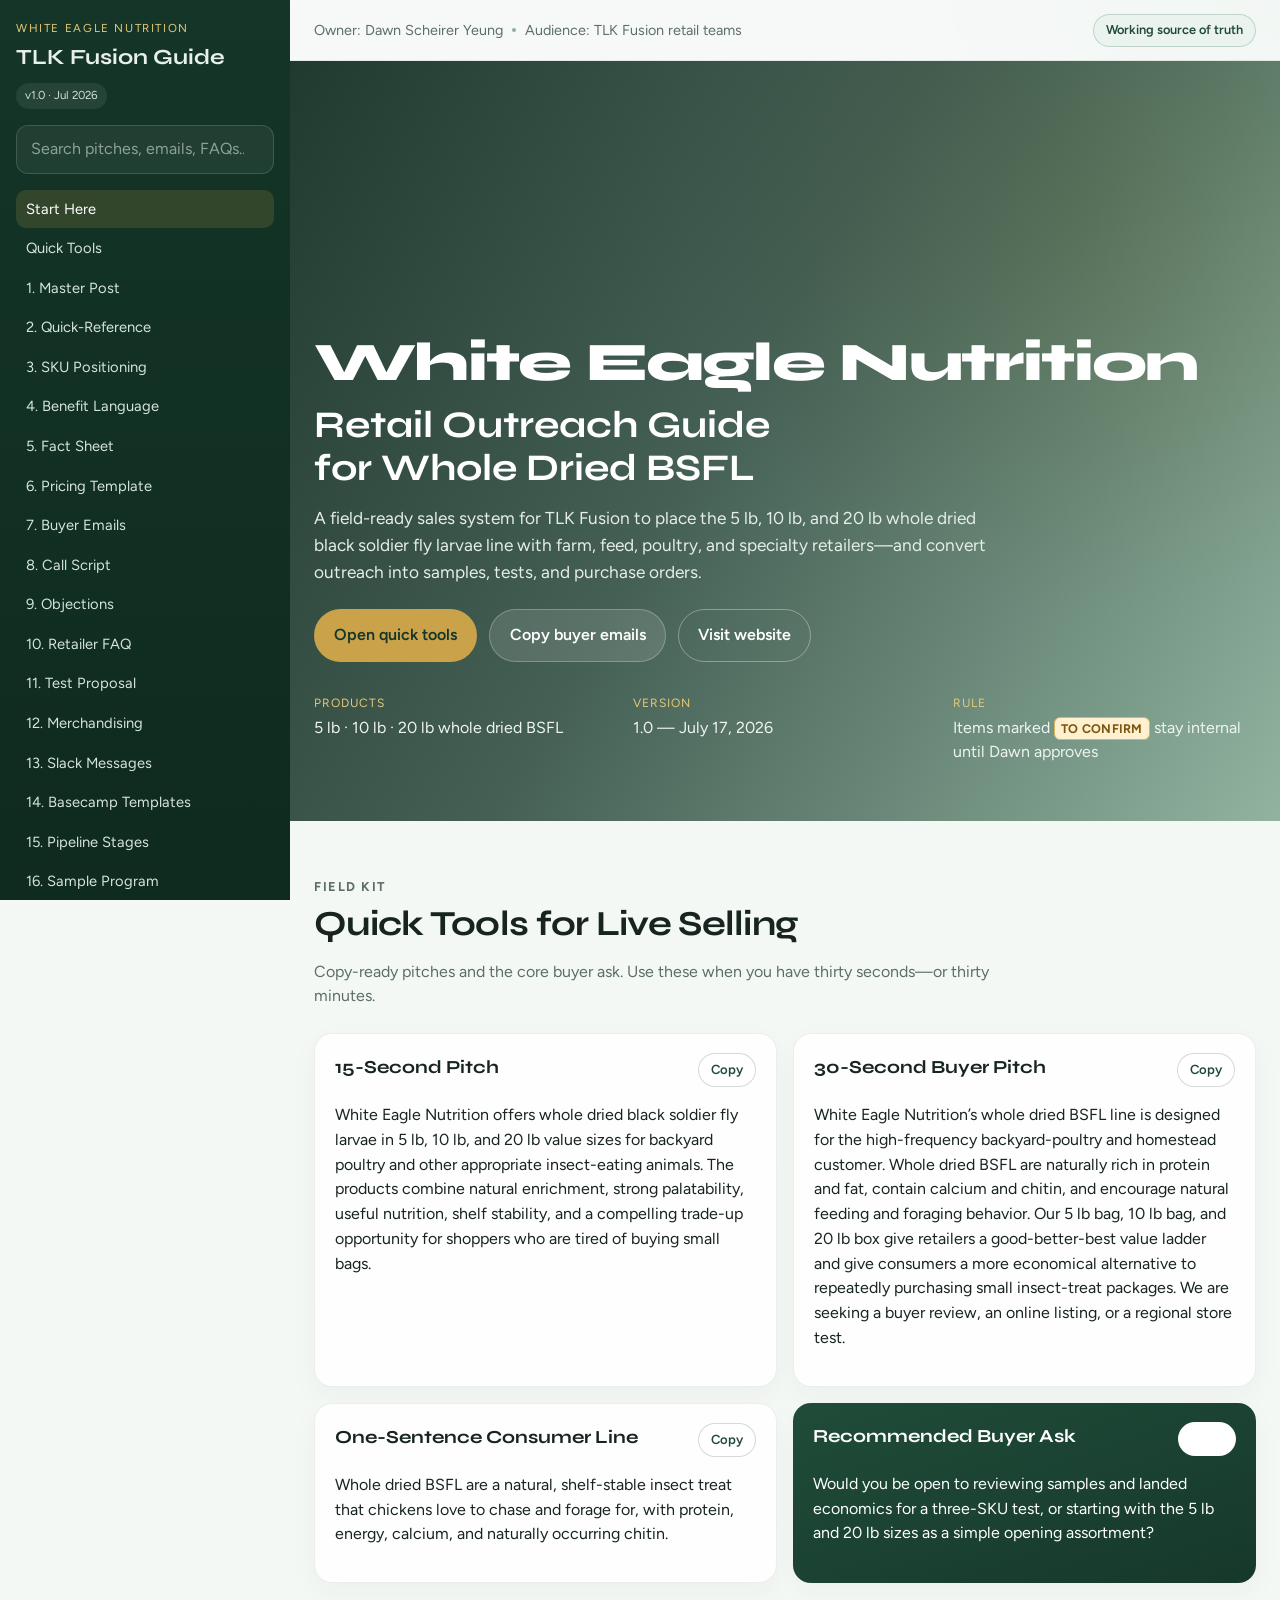
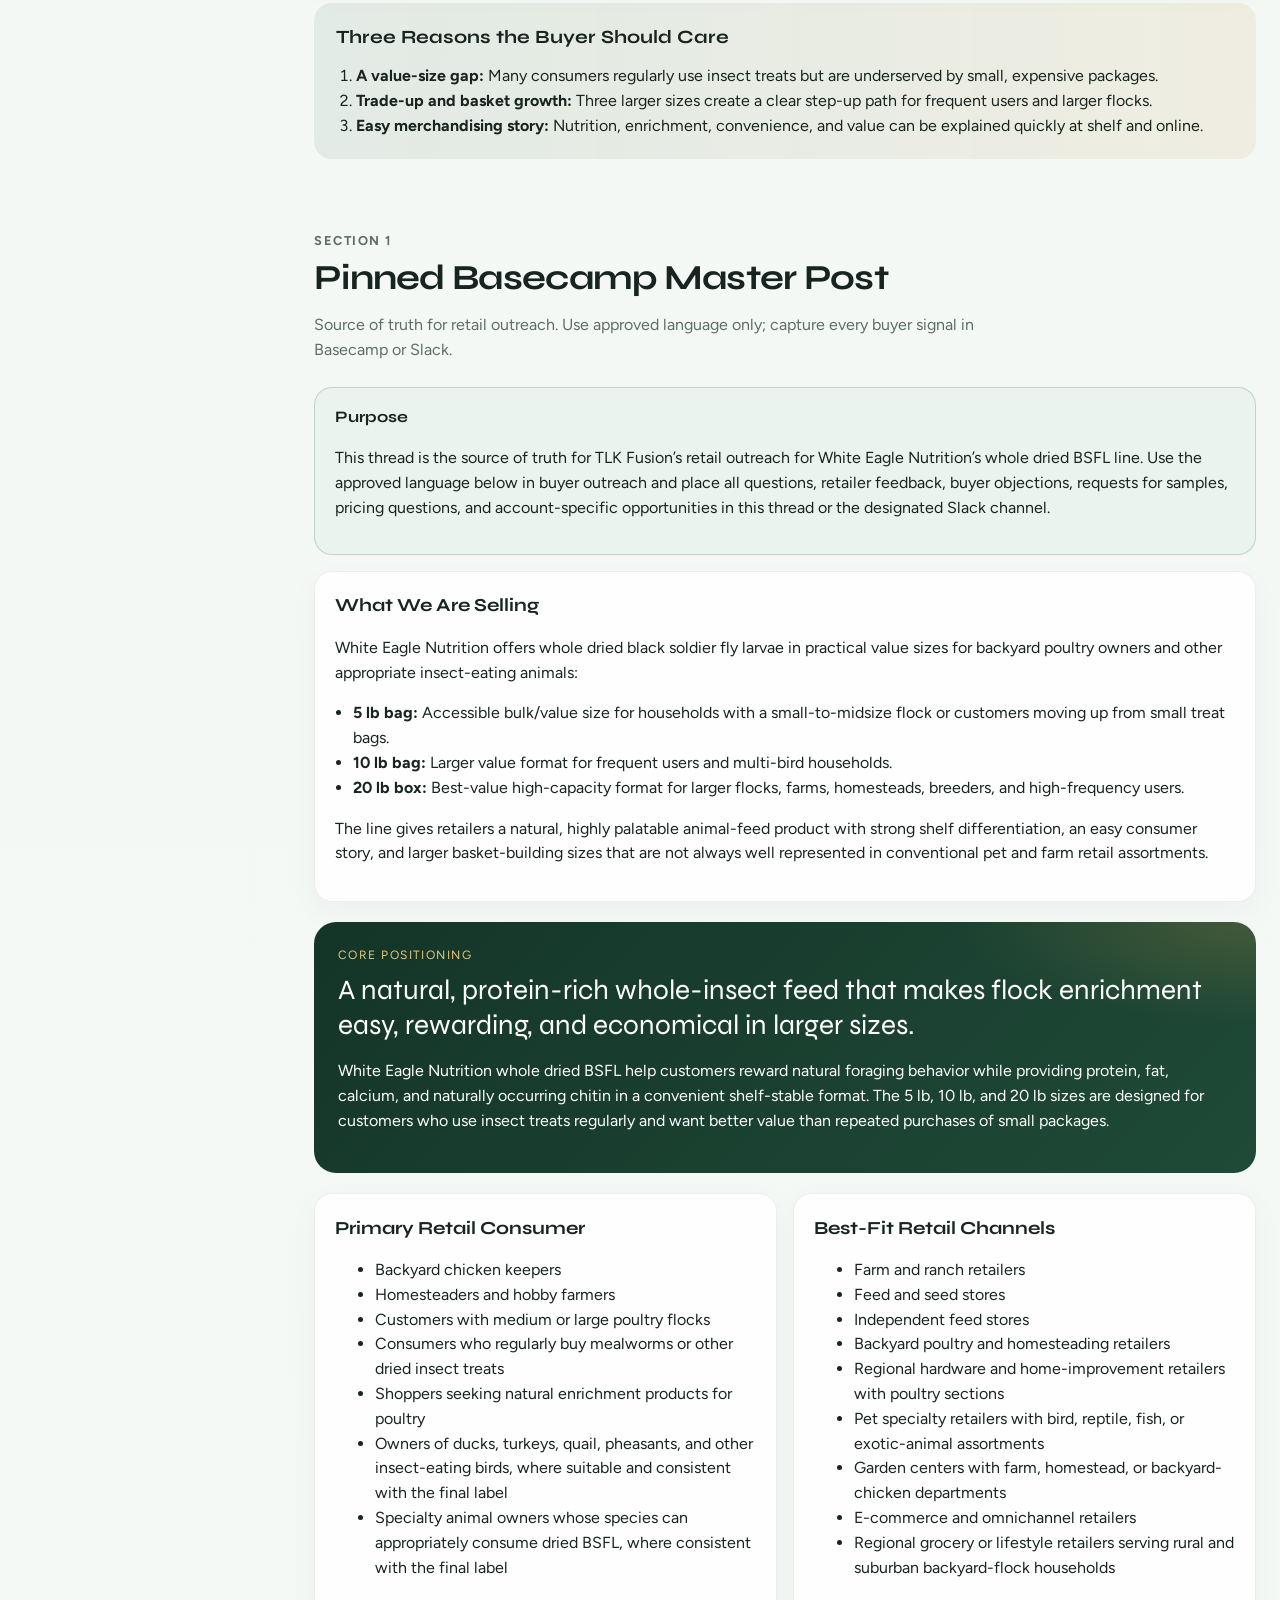
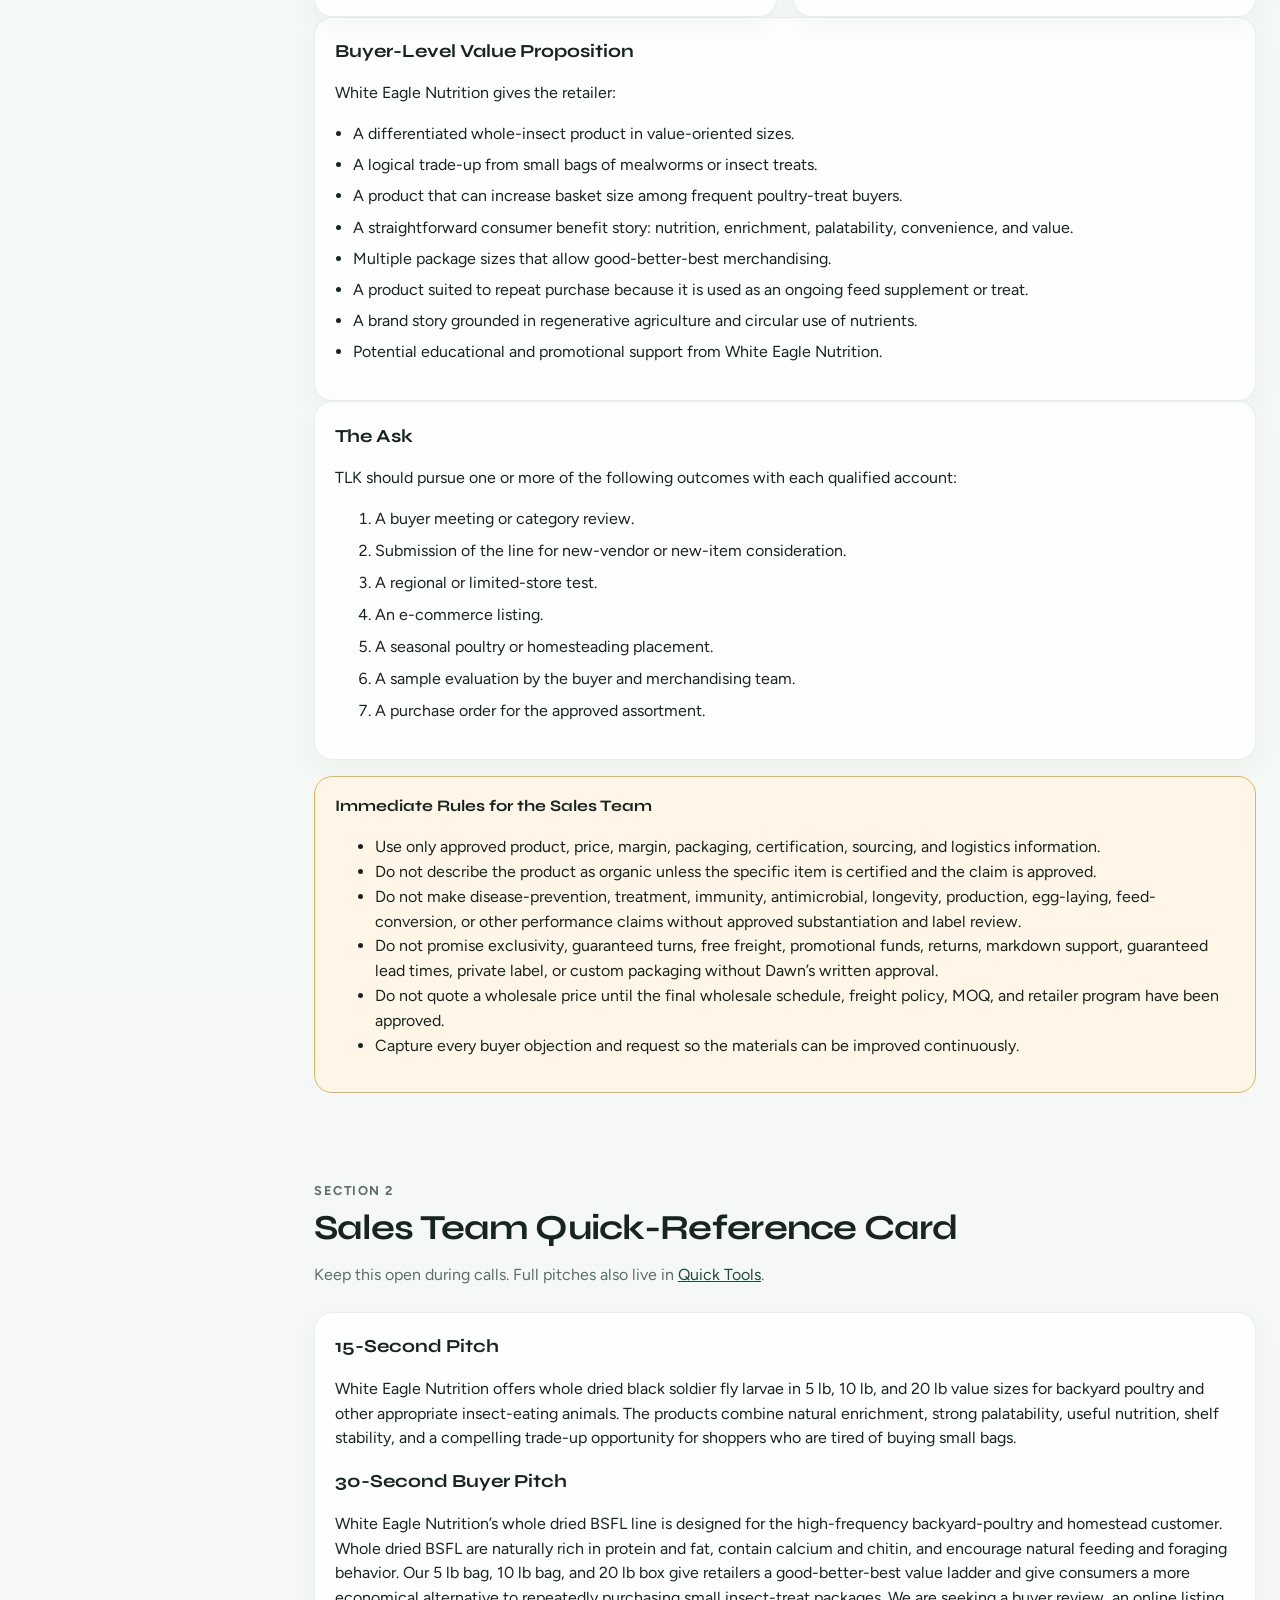
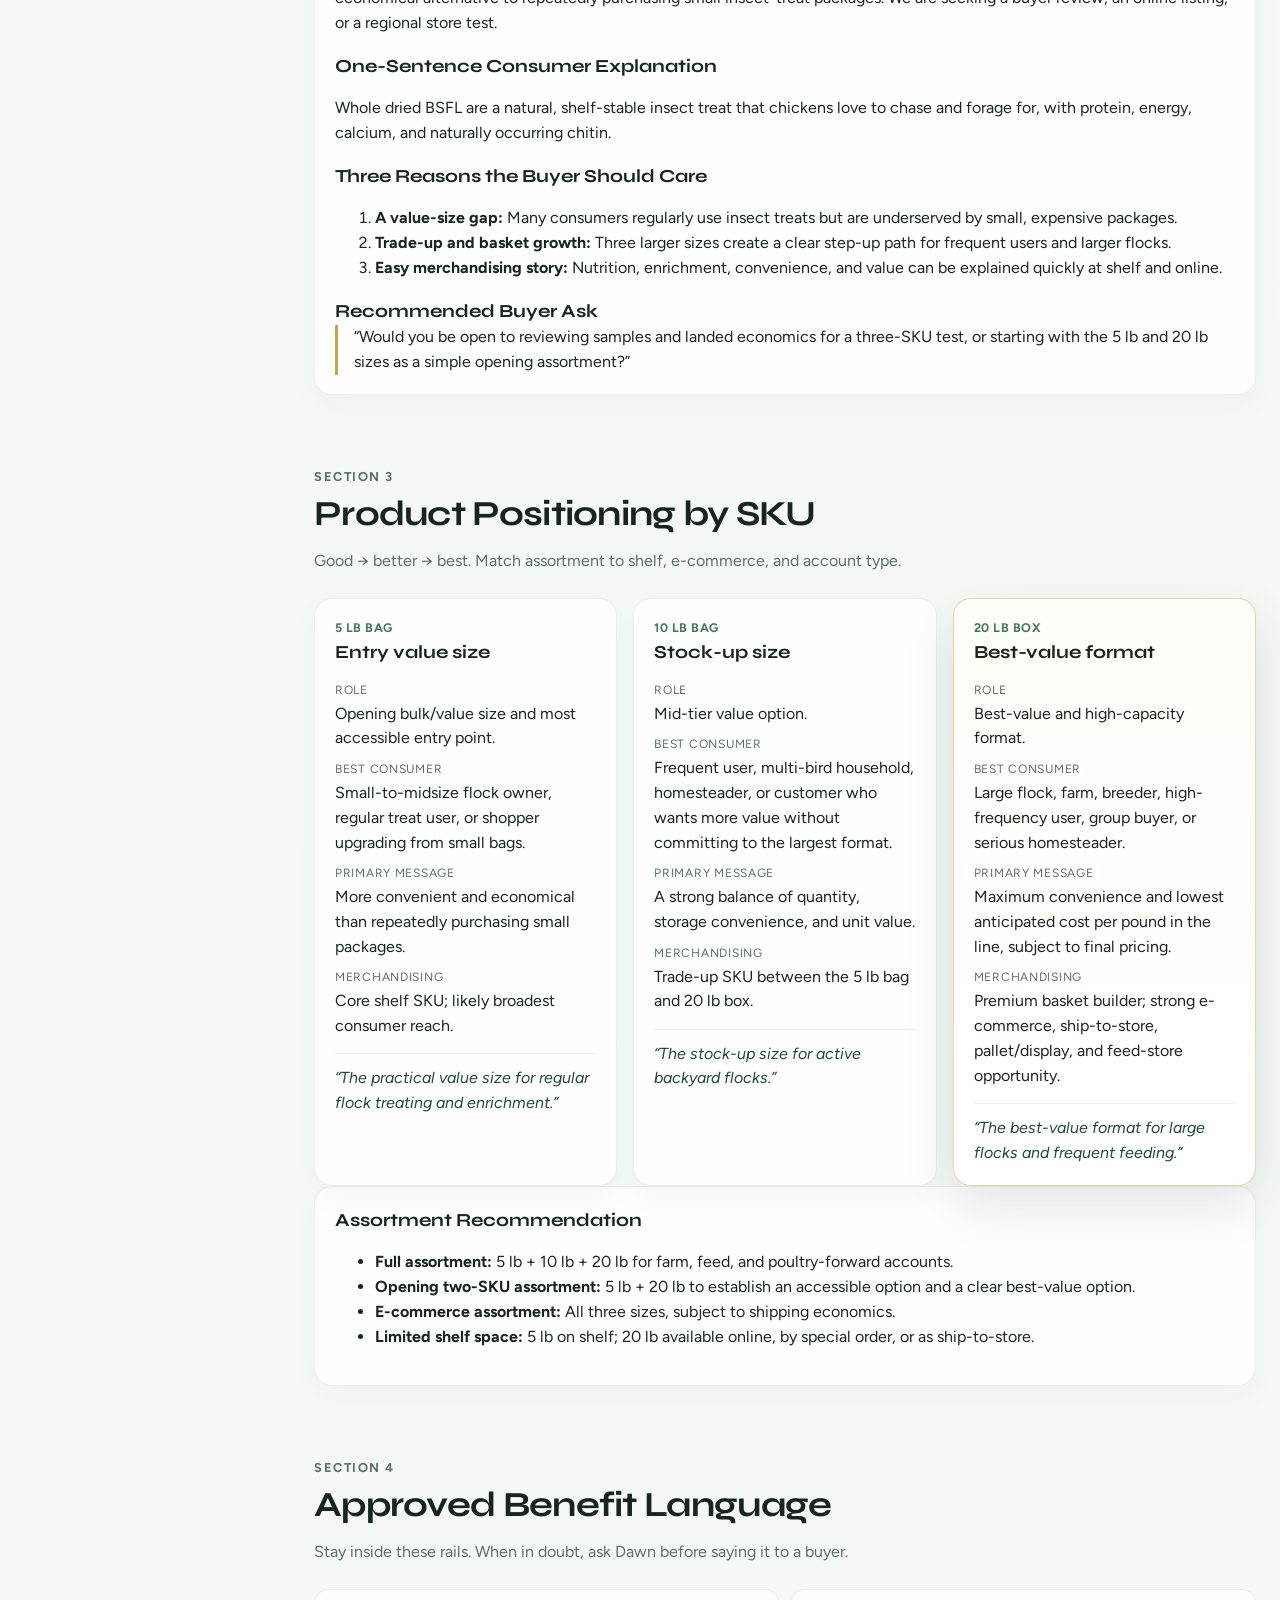
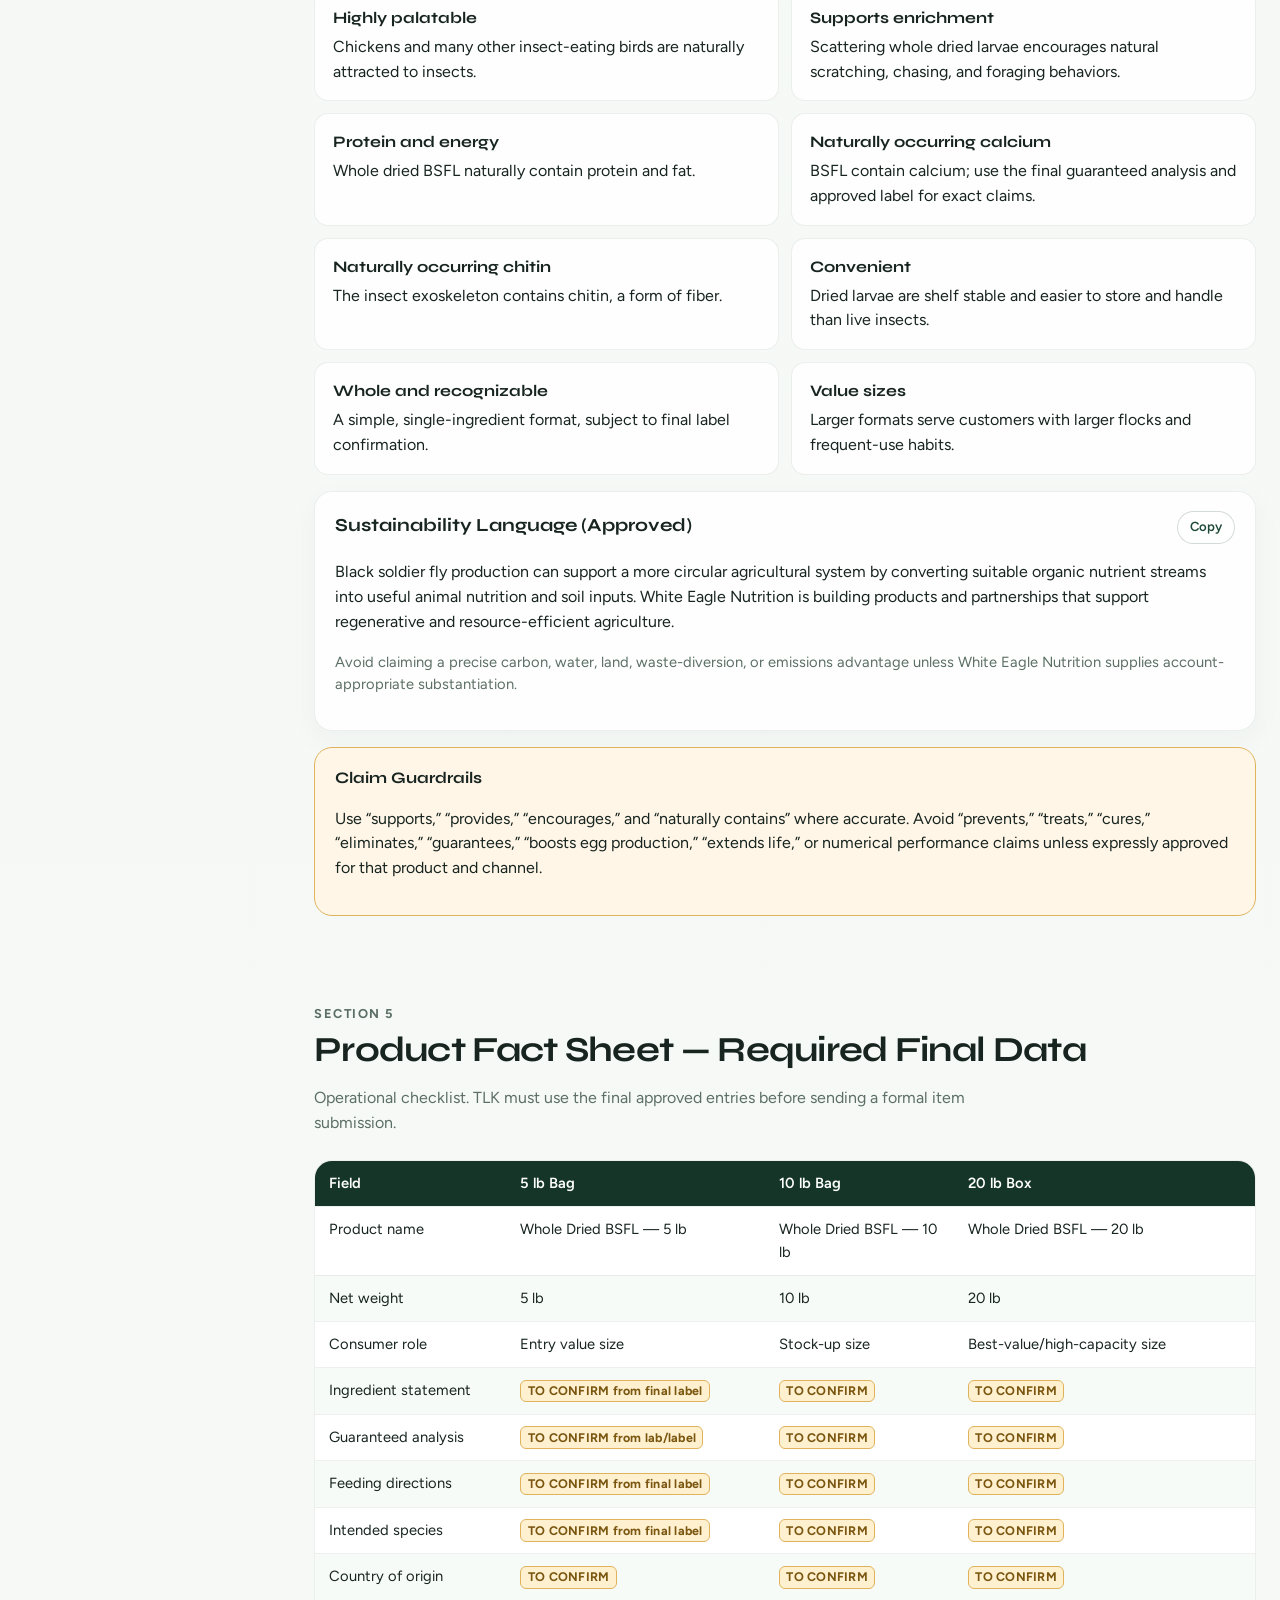
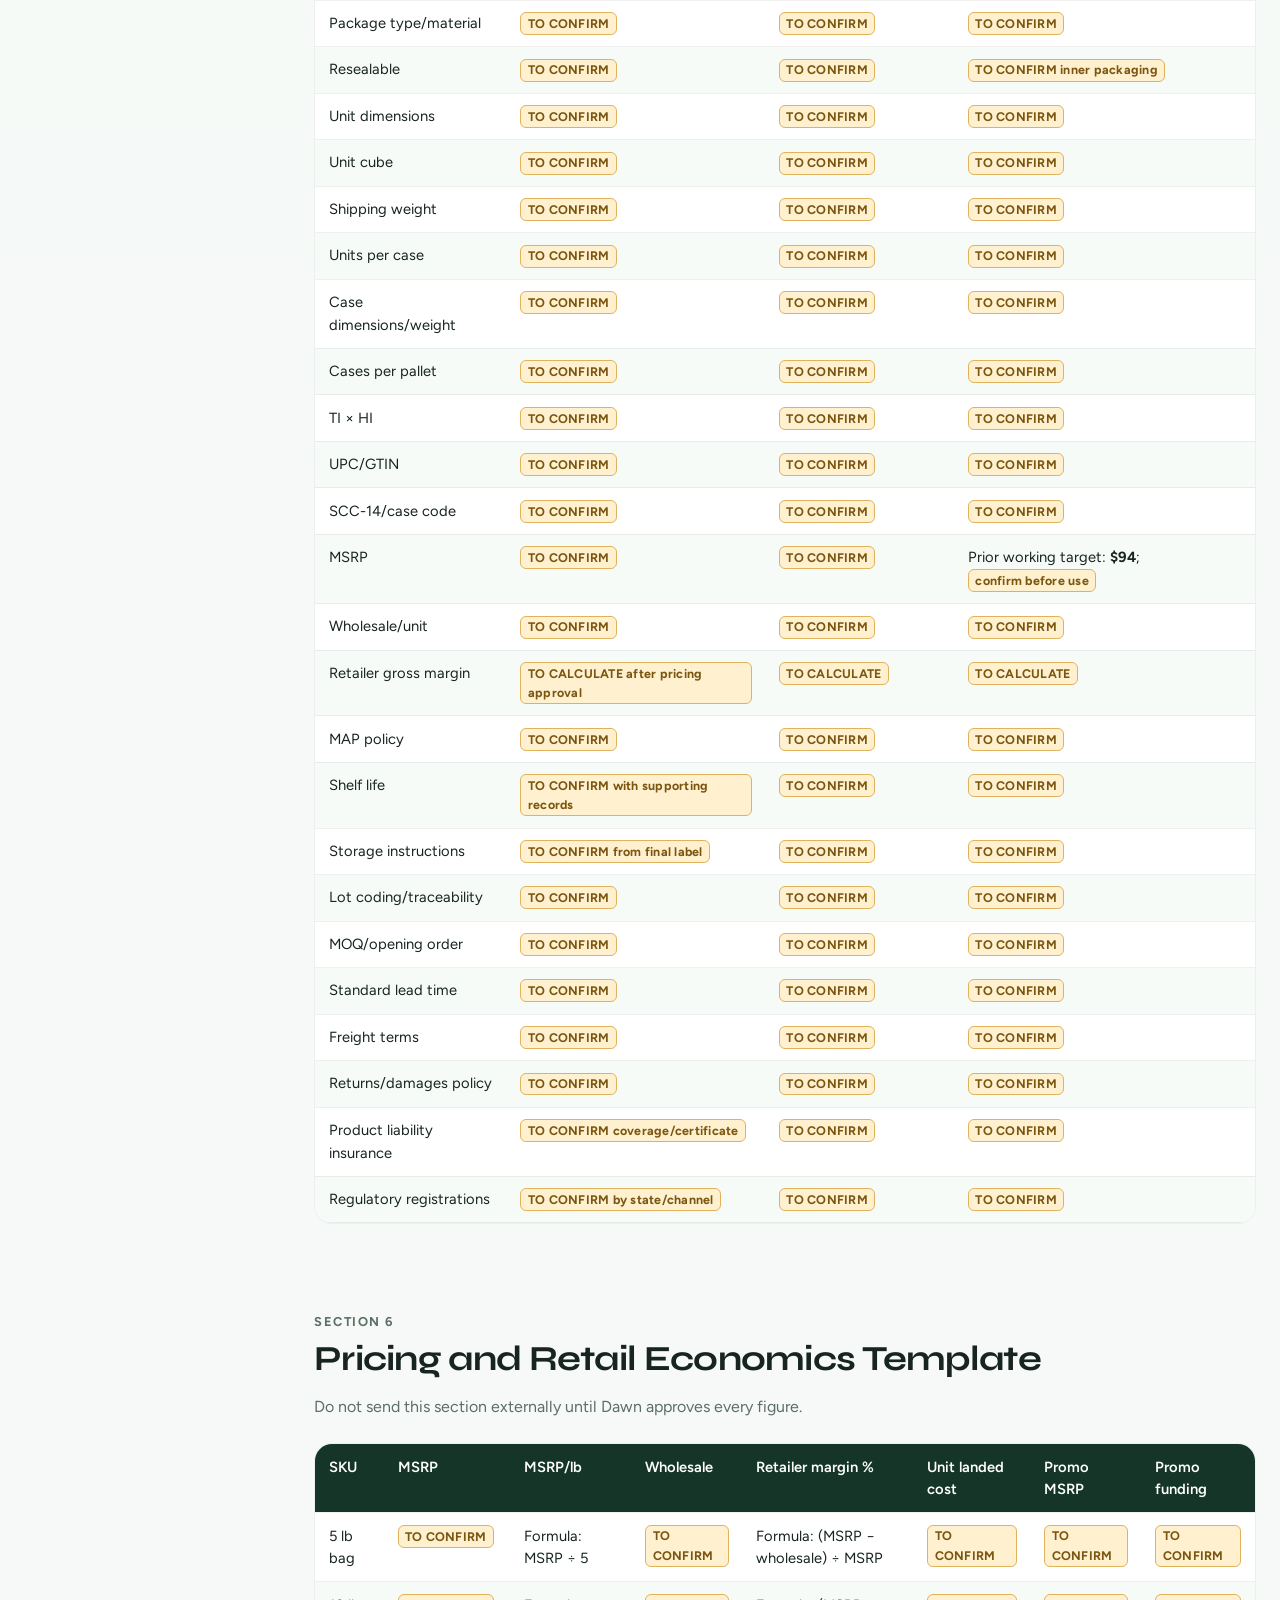
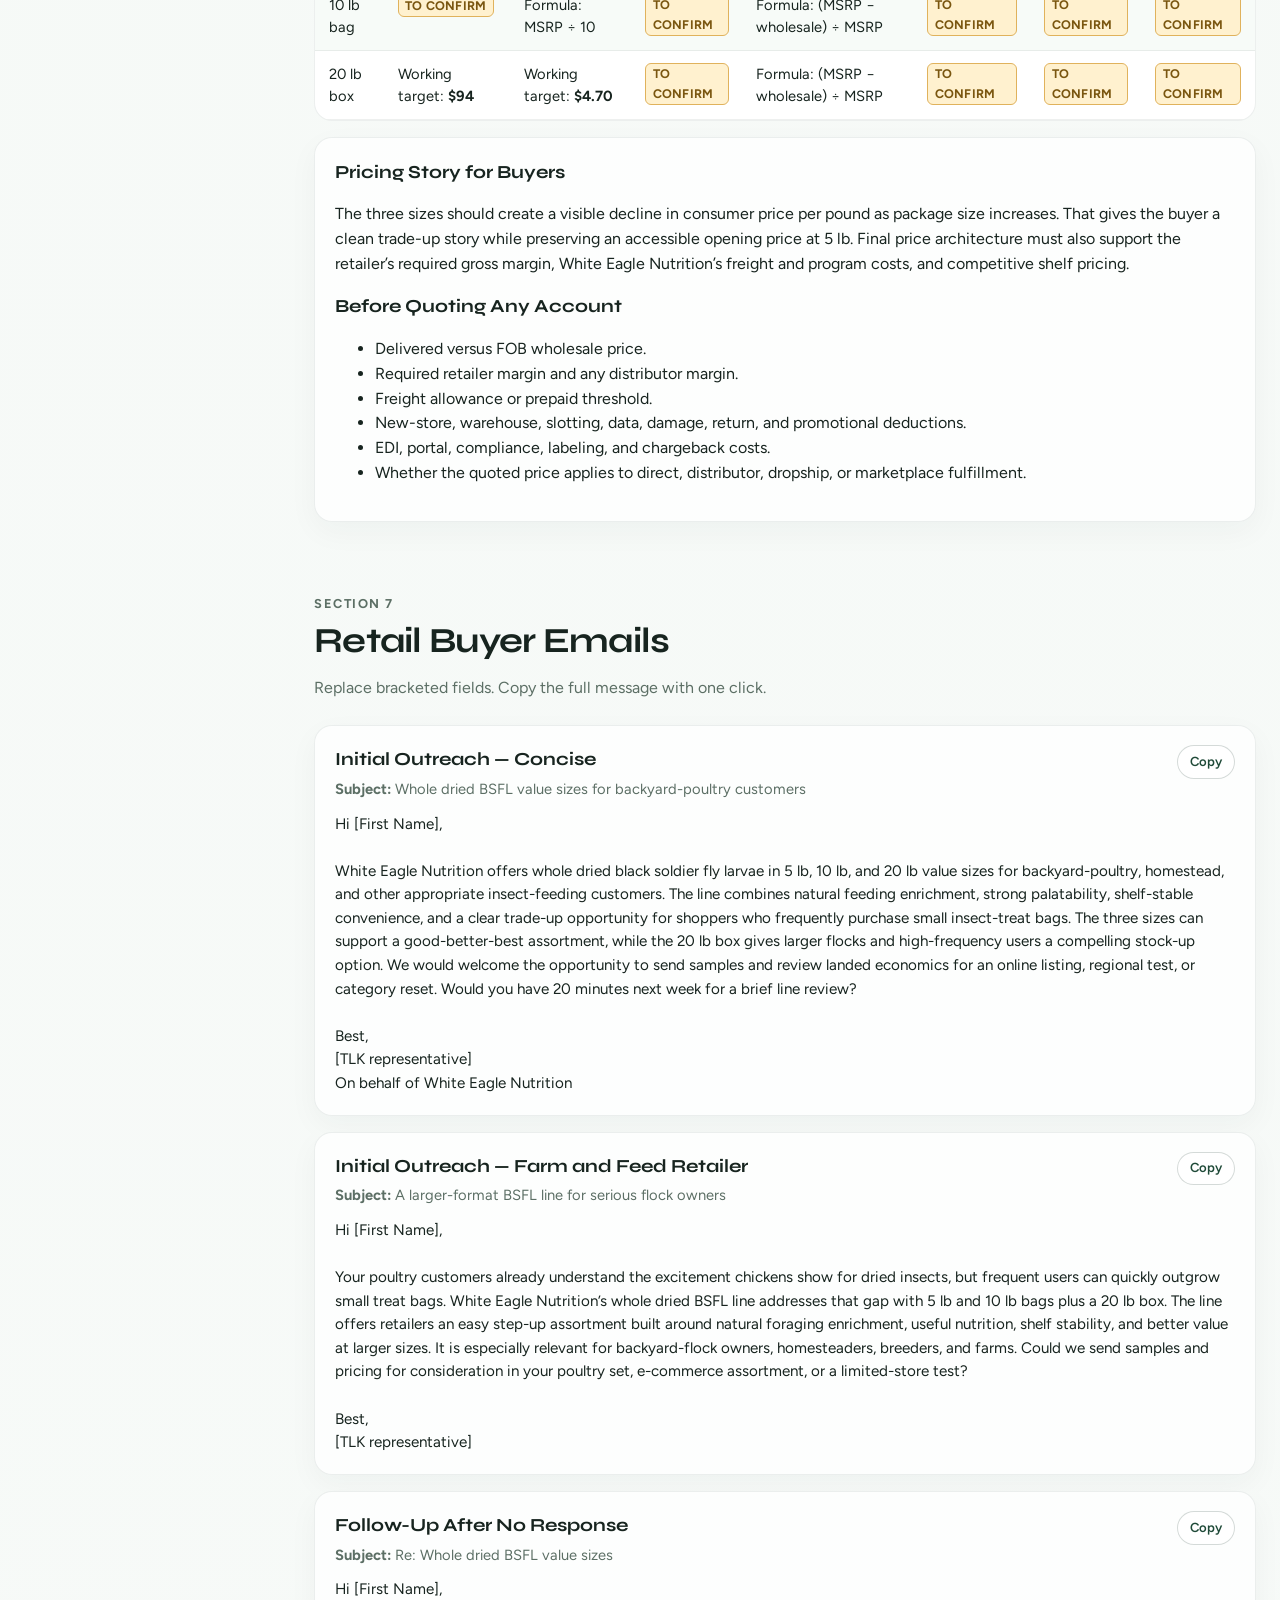
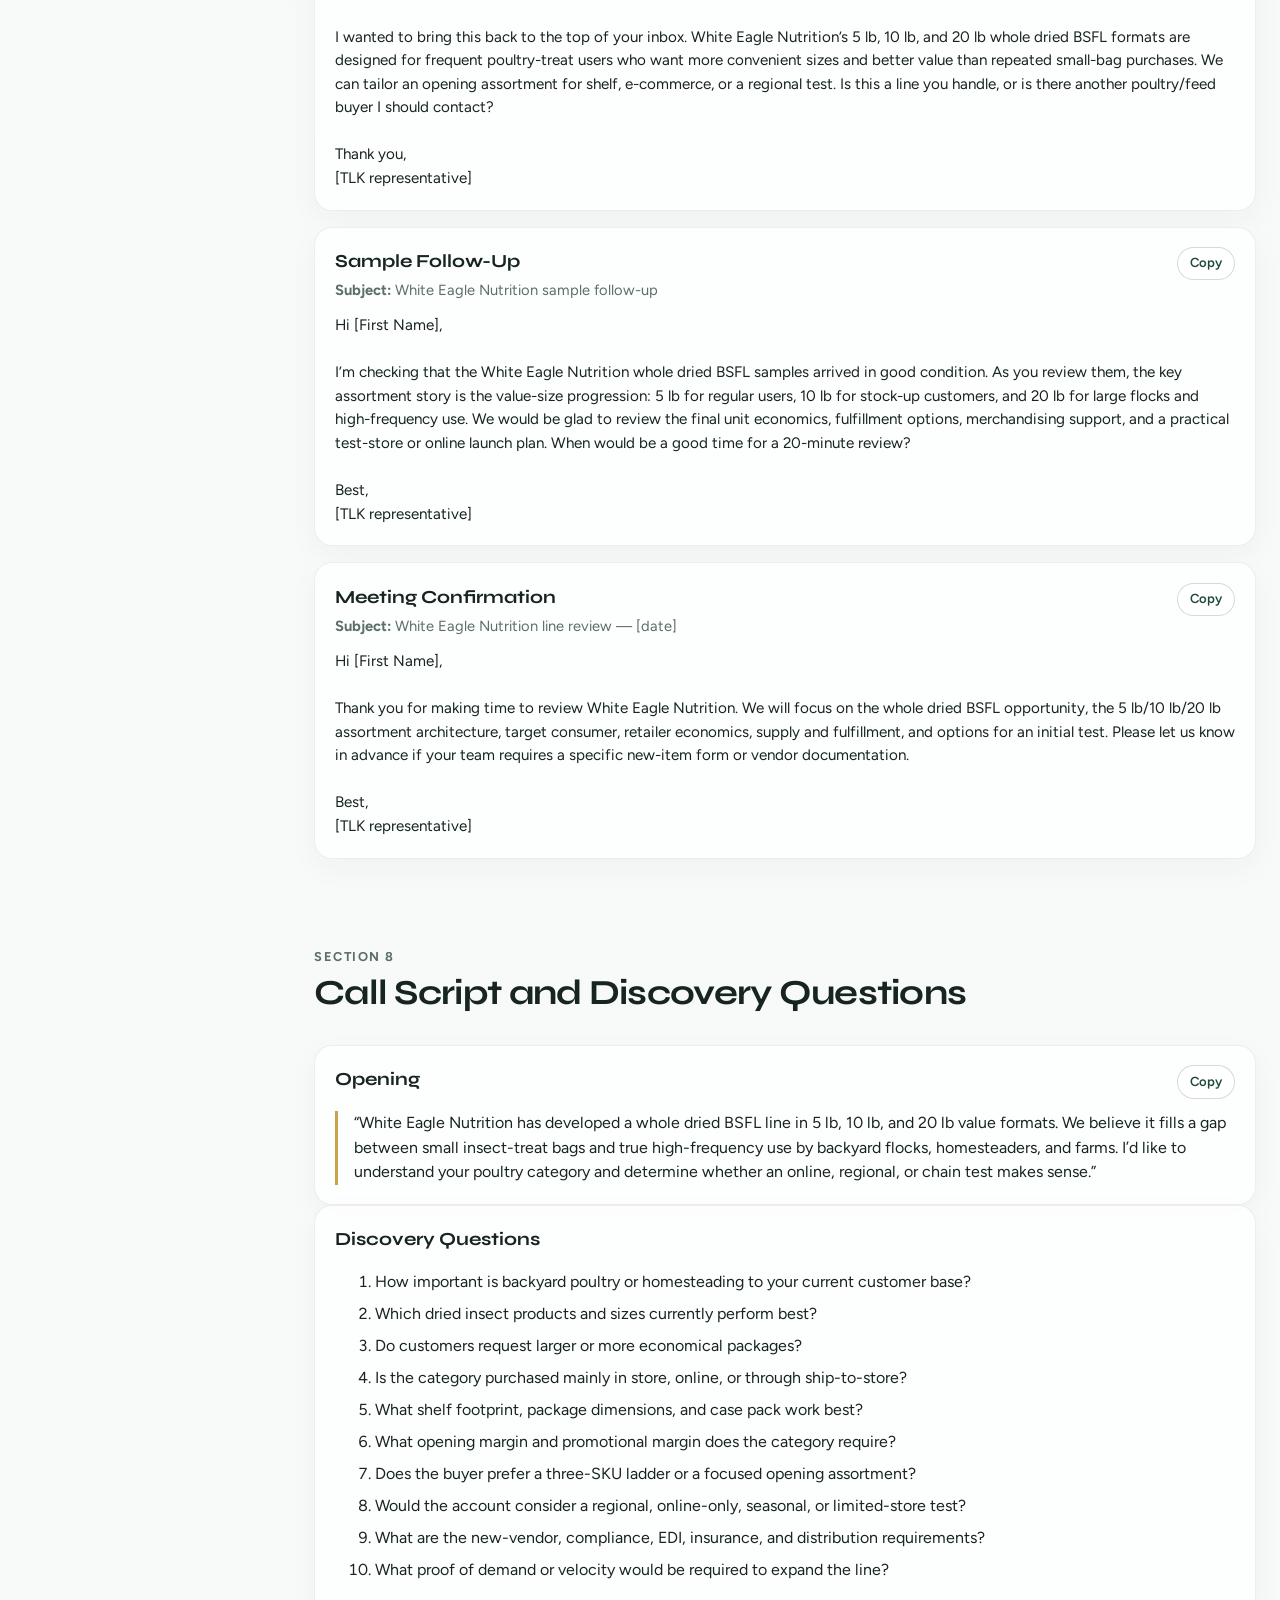
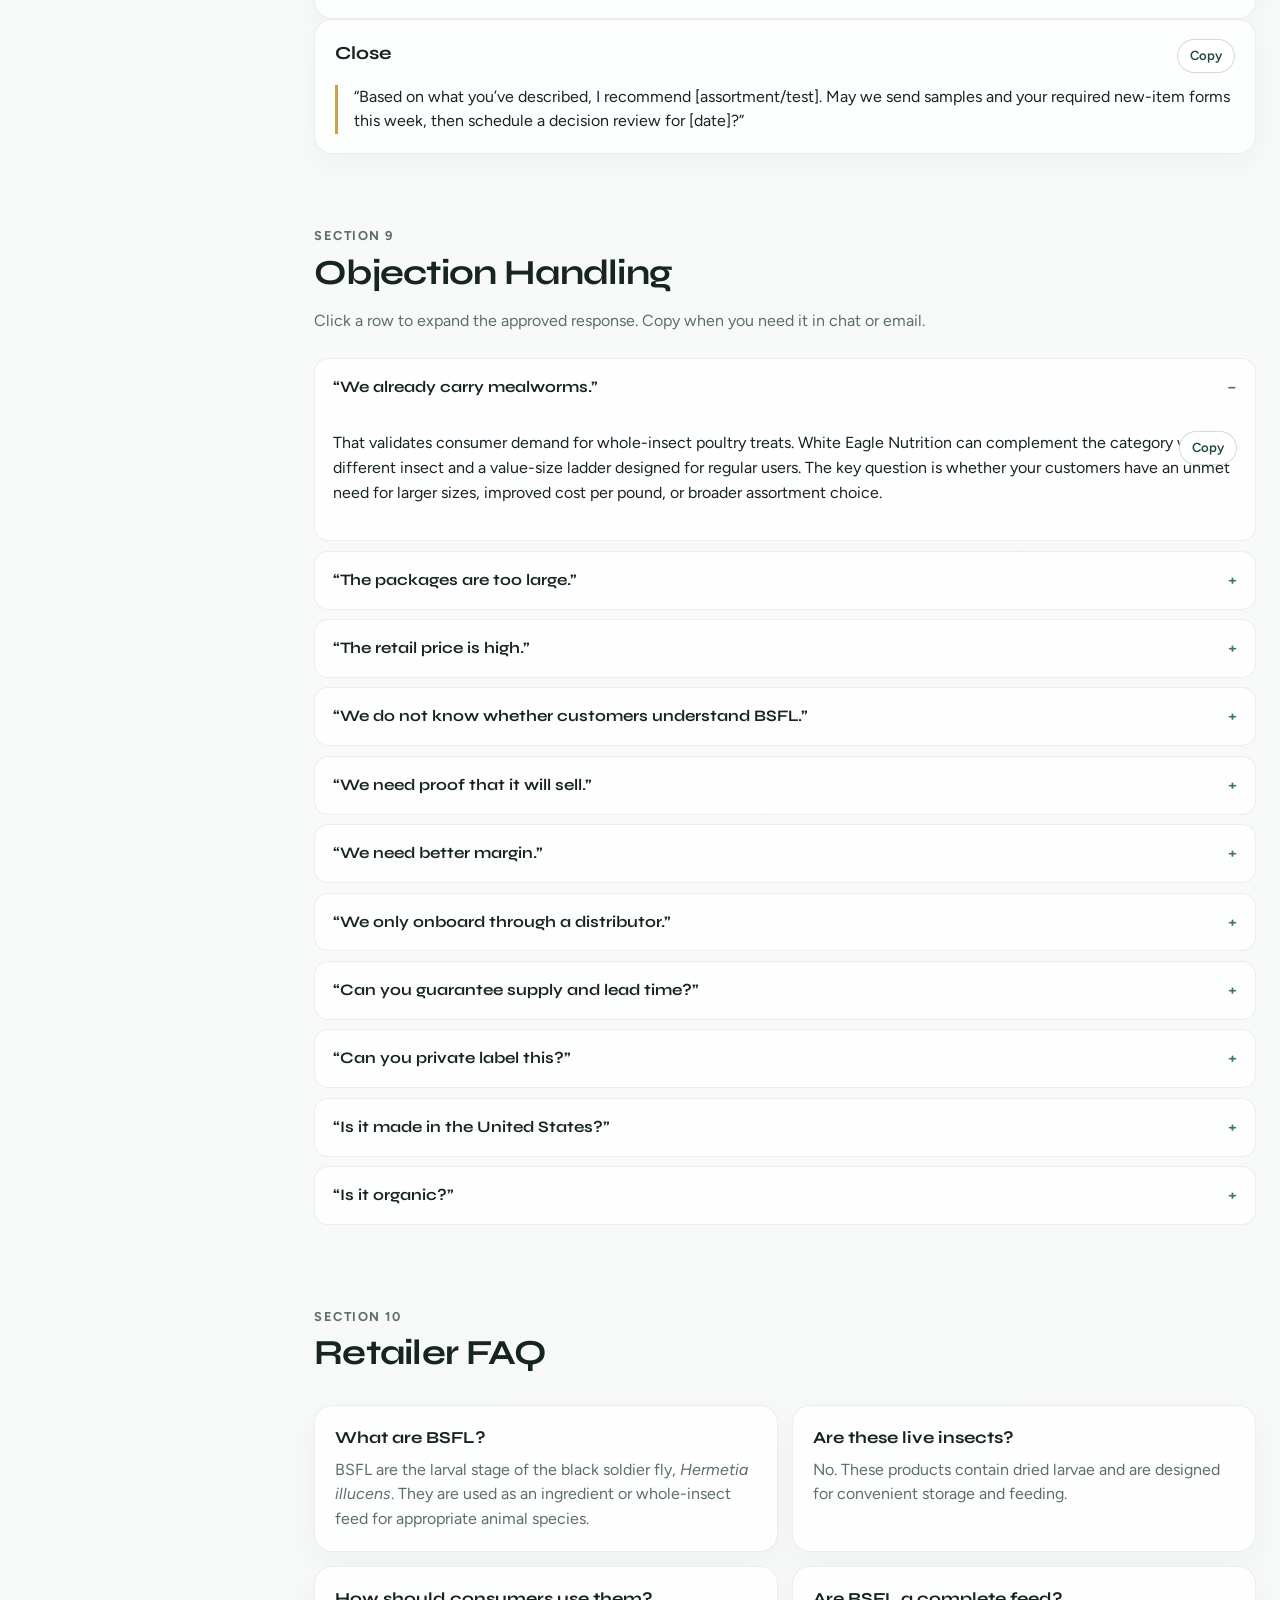
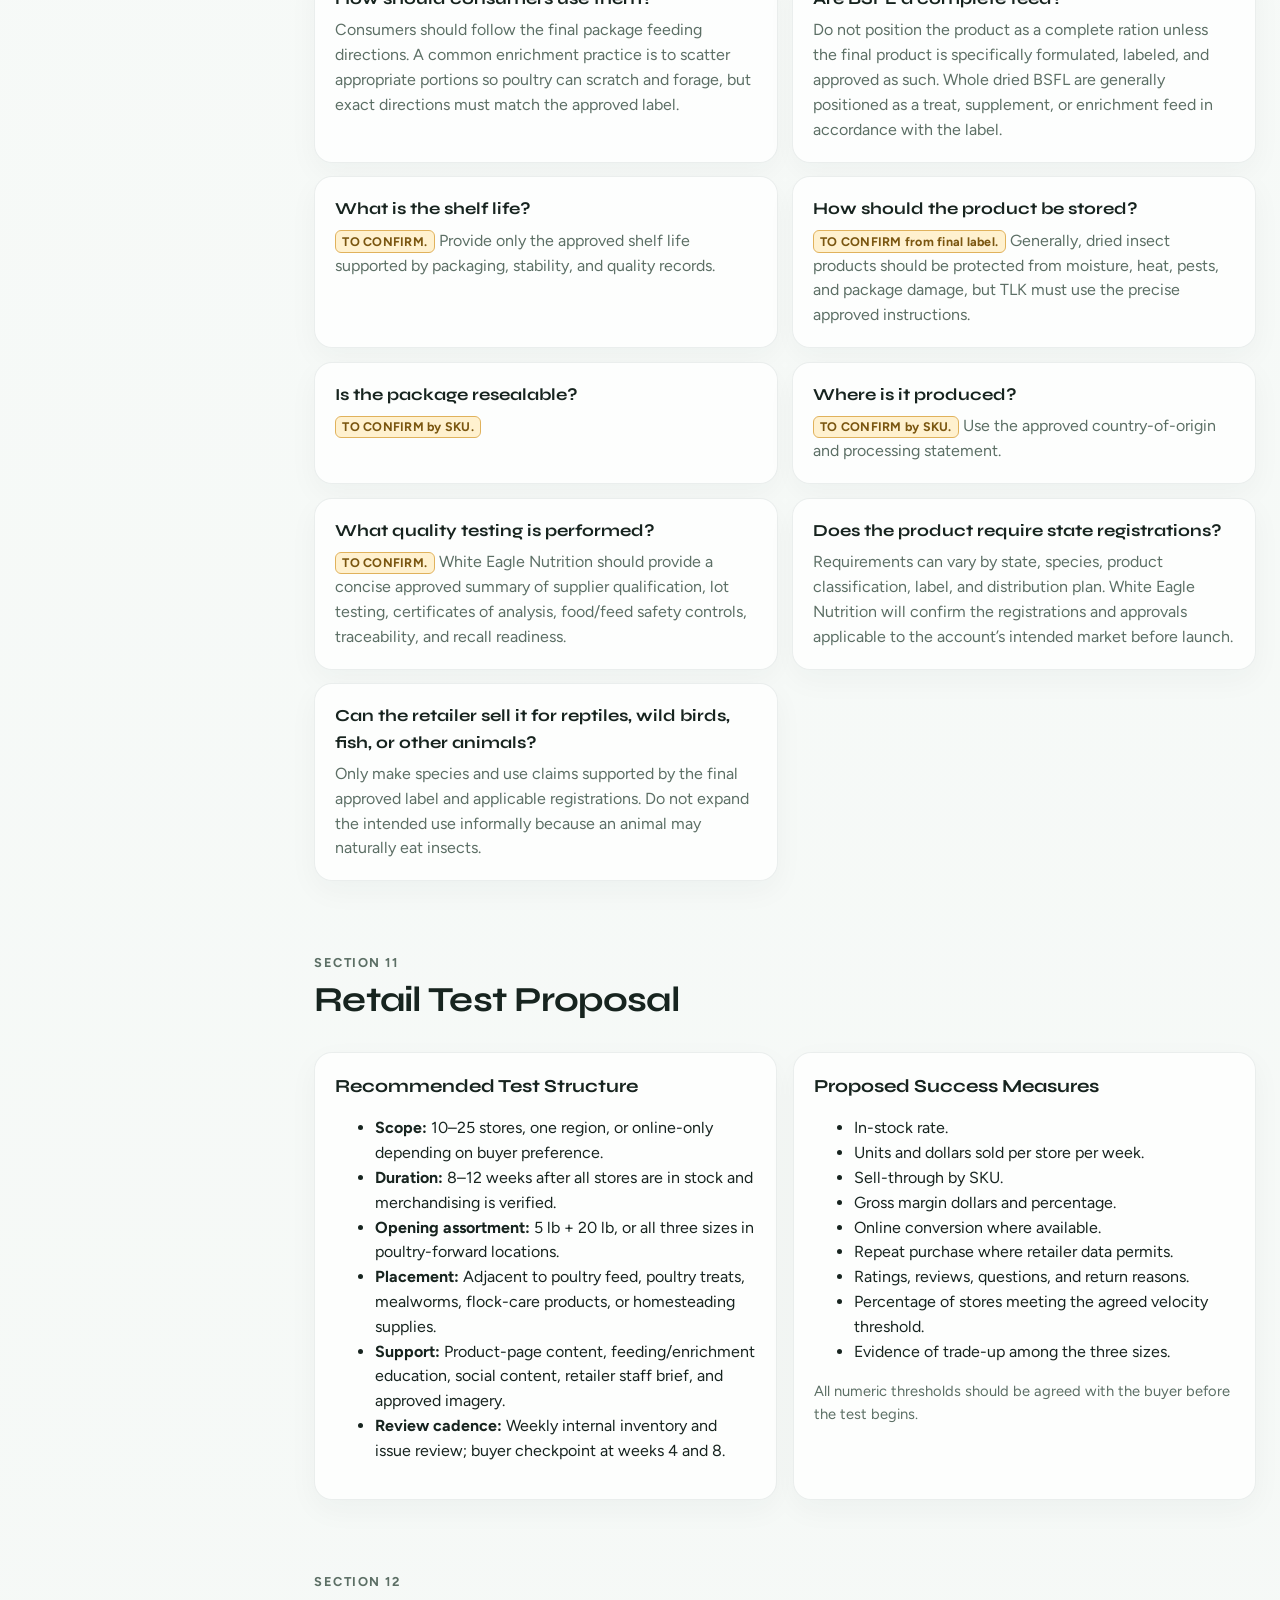
==== index.html @ b9e3f863 "Serve the retail guide at the site root for Vercel Move the interactive guide to index.html at the r" ====
<!DOCTYPE html>
<html lang="en">
<head>
  <meta charset="UTF-8" />
  <meta name="viewport" content="width=device-width, initial-scale=1" />
  <title>White Eagle Nutrition × TLK Fusion — Retail Outreach Guide</title>
  <meta name="description" content="Sales enablement guide for TLK Fusion to place White Eagle Nutrition whole dried BSFL in retail channels." />
  <link rel="preconnect" href="https://fonts.googleapis.com" />
  <link rel="preconnect" href="https://fonts.gstatic.com" crossorigin />
  <link href="https://fonts.googleapis.com/css2?family=Figtree:ital,wght@0,400;0,500;0,600;0,700;1,400&family=Syne:wght@600;700;800&display=swap" rel="stylesheet" />
  <link rel="stylesheet" href="styles.css" />
</head>
<body>
  <a class="skip-link" href="#main">Skip to content</a>

  <div class="app-shell">
    <aside class="sidebar" id="sidebar" aria-label="Guide navigation">
      <div class="sidebar-brand">
        <p class="eyebrow">White Eagle Nutrition</p>
        <strong>TLK Fusion Guide</strong>
        <span class="version-pill">v1.0 · Jul 2026</span>
      </div>

      <label class="search-wrap" for="nav-search">
        <span class="sr-only">Search guide</span>
        <input id="nav-search" type="search" placeholder="Search pitches, emails, FAQs…" autocomplete="off" />
      </label>

      <nav class="nav-list" id="nav-list">
        <a href="#overview" data-keywords="home start overview purpose">Start Here</a>
        <a href="#quick-tools" data-keywords="pitch card quick reference 15 second 30 second">Quick Tools</a>
        <a href="#pinned" data-keywords="basecamp master post selling positioning ask rules">1. Master Post</a>
        <a href="#quick-ref" data-keywords="pitch buyer care ask">2. Quick-Reference</a>
        <a href="#sku" data-keywords="5 lb 10 lb 20 lb assortment sku">3. SKU Positioning</a>
        <a href="#benefits" data-keywords="benefits sustainability claims guardrails">4. Benefit Language</a>
        <a href="#fact-sheet" data-keywords="fact sheet upc msrp dimensions to confirm">5. Fact Sheet</a>
        <a href="#pricing" data-keywords="pricing economics margin wholesale">6. Pricing Template</a>
        <a href="#emails" data-keywords="email outreach follow-up sample">7. Buyer Emails</a>
        <a href="#calls" data-keywords="call script discovery questions close">8. Call Script</a>
        <a href="#objections" data-keywords="objection mealworms price margin organic">9. Objections</a>
        <a href="#faq" data-keywords="faq shelf life storage complete feed">10. Retailer FAQ</a>
        <a href="#test" data-keywords="retail test proposal kpi success">11. Test Proposal</a>
        <a href="#merch" data-keywords="merchandising shelf talker ecommerce content">12. Merchandising</a>
        <a href="#slack" data-keywords="slack messages pipeline weekly win">13. Slack Messages</a>
        <a href="#basecamp" data-keywords="basecamp report memo templates">14. Basecamp Templates</a>
        <a href="#pipeline" data-keywords="pipeline stages evidence">15. Pipeline Stages</a>
        <a href="#samples" data-keywords="sample program tracking">16. Sample Program</a>
        <a href="#finalize" data-keywords="finalize priority white eagle data">17. To Finalize</a>
        <a href="#governance" data-keywords="governance change log approval">18. Governance</a>
        <a href="#first-basecamp" data-keywords="first basecamp dawn message">19. First Basecamp</a>
        <a href="#first-slack" data-keywords="first slack message">20. First Slack</a>
        <a href="#dashboard" data-keywords="dashboard metrics weekly executive">21. Dashboard</a>
        <a href="#market" data-keywords="market opportunity category growth competitive">Market Context</a>
        <a href="#qualification" data-keywords="account scorecard qualify retailer fit">Account Scorecard</a>
        <a href="#meeting" data-keywords="meeting agenda one pager leave behind">Meeting Toolkit</a>
        <a href="#seasonality" data-keywords="season calendar promo spring chicks">Seasonality</a>
        <a href="#sell-sheet" data-keywords="sell sheet leave behind print">Sell Sheet</a>
      </nav>

      <div class="sidebar-footer">
        <a href="https://www.whiteeaglenutrition.com" target="_blank" rel="noopener">whiteeaglenutrition.com</a>
        <button type="button" class="ghost-btn" id="print-btn">Print / PDF</button>
      </div>
    </aside>

    <div class="main-column">
      <header class="topbar">
        <button type="button" class="menu-btn" id="menu-btn" aria-label="Open navigation" aria-controls="sidebar" aria-expanded="false">
          <span></span><span></span><span></span>
        </button>
        <div class="topbar-meta">
          <span>Owner: Dawn Scheirer Yeung</span>
          <span class="dot" aria-hidden="true"></span>
          <span>Audience: TLK Fusion retail teams</span>
        </div>
        <div class="status-chip" title="Working sales source of truth">
          Working source of truth
        </div>
      </header>

      <main id="main">
        <!-- HERO -->
        <section class="hero" id="overview">
          <div class="hero-atmosphere" aria-hidden="true"></div>
          <div class="hero-inner">
            <p class="brand-mark">White Eagle Nutrition</p>
            <h1>Retail Outreach Guide for Whole Dried BSFL</h1>
            <p class="hero-lede">
              A field-ready sales system for TLK Fusion to place the 5&nbsp;lb, 10&nbsp;lb, and 20&nbsp;lb whole dried black soldier fly larvae line with farm, feed, poultry, and specialty retailers—and convert outreach into samples, tests, and purchase orders.
            </p>
            <div class="hero-actions">
              <a class="btn primary" href="#quick-tools">Open quick tools</a>
              <a class="btn secondary" href="#emails">Copy buyer emails</a>
              <a class="btn ghost" href="https://www.whiteeaglenutrition.com" target="_blank" rel="noopener">Visit website</a>
            </div>
            <dl class="hero-meta">
              <div>
                <dt>Products</dt>
                <dd>5 lb · 10 lb · 20 lb whole dried BSFL</dd>
              </div>
              <div>
                <dt>Version</dt>
                <dd>1.0 — July 17, 2026</dd>
              </div>
              <div>
                <dt>Rule</dt>
                <dd>Items marked <span class="to-confirm">TO CONFIRM</span> stay internal until Dawn approves</dd>
              </div>
            </dl>
          </div>
        </section>

        <!-- QUICK TOOLS -->
        <section class="section" id="quick-tools">
          <div class="section-head">
            <p class="section-kicker">Field kit</p>
            <h2>Quick Tools for Live Selling</h2>
            <p>Copy-ready pitches and the core buyer ask. Use these when you have thirty seconds—or thirty minutes.</p>
          </div>

          <div class="tool-grid">
            <article class="tool-card" data-copy-block>
              <header>
                <h3>15-Second Pitch</h3>
                <button type="button" class="copy-btn" data-copy>Copy</button>
              </header>
              <p class="copy-text">White Eagle Nutrition offers whole dried black soldier fly larvae in 5 lb, 10 lb, and 20 lb value sizes for backyard poultry and other appropriate insect-eating animals. The products combine natural enrichment, strong palatability, useful nutrition, shelf stability, and a compelling trade-up opportunity for shoppers who are tired of buying small bags.</p>
            </article>

            <article class="tool-card" data-copy-block>
              <header>
                <h3>30-Second Buyer Pitch</h3>
                <button type="button" class="copy-btn" data-copy>Copy</button>
              </header>
              <p class="copy-text">White Eagle Nutrition’s whole dried BSFL line is designed for the high-frequency backyard-poultry and homestead customer. Whole dried BSFL are naturally rich in protein and fat, contain calcium and chitin, and encourage natural feeding and foraging behavior. Our 5 lb bag, 10 lb bag, and 20 lb box give retailers a good-better-best value ladder and give consumers a more economical alternative to repeatedly purchasing small insect-treat packages. We are seeking a buyer review, an online listing, or a regional store test.</p>
            </article>

            <article class="tool-card" data-copy-block>
              <header>
                <h3>One-Sentence Consumer Line</h3>
                <button type="button" class="copy-btn" data-copy>Copy</button>
              </header>
              <p class="copy-text">Whole dried BSFL are a natural, shelf-stable insect treat that chickens love to chase and forage for, with protein, energy, calcium, and naturally occurring chitin.</p>
            </article>

            <article class="tool-card accent" data-copy-block>
              <header>
                <h3>Recommended Buyer Ask</h3>
                <button type="button" class="copy-btn" data-copy>Copy</button>
              </header>
              <p class="copy-text">Would you be open to reviewing samples and landed economics for a three-SKU test, or starting with the 5 lb and 20 lb sizes as a simple opening assortment?</p>
            </article>
          </div>

          <div class="reason-row">
            <h3>Three Reasons the Buyer Should Care</h3>
            <ol>
              <li><strong>A value-size gap:</strong> Many consumers regularly use insect treats but are underserved by small, expensive packages.</li>
              <li><strong>Trade-up and basket growth:</strong> Three larger sizes create a clear step-up path for frequent users and larger flocks.</li>
              <li><strong>Easy merchandising story:</strong> Nutrition, enrichment, convenience, and value can be explained quickly at shelf and online.</li>
            </ol>
          </div>
        </section>

        <!-- 1. PINNED BASECAMP -->
        <section class="section" id="pinned">
          <div class="section-head">
            <p class="section-kicker">Section 1</p>
            <h2>Pinned Basecamp Master Post</h2>
            <p>Source of truth for retail outreach. Use approved language only; capture every buyer signal in Basecamp or Slack.</p>
          </div>

          <div class="callout info">
            <strong>Purpose</strong>
            <p>This thread is the source of truth for TLK Fusion’s retail outreach for White Eagle Nutrition’s whole dried BSFL line. Use the approved language below in buyer outreach and place all questions, retailer feedback, buyer objections, requests for samples, pricing questions, and account-specific opportunities in this thread or the designated Slack channel.</p>
          </div>

          <div class="content-block">
            <h3>What We Are Selling</h3>
            <p>White Eagle Nutrition offers whole dried black soldier fly larvae in practical value sizes for backyard poultry owners and other appropriate insect-eating animals:</p>
            <ul class="sku-bullets">
              <li><strong>5 lb bag:</strong> Accessible bulk/value size for households with a small-to-midsize flock or customers moving up from small treat bags.</li>
              <li><strong>10 lb bag:</strong> Larger value format for frequent users and multi-bird households.</li>
              <li><strong>20 lb box:</strong> Best-value high-capacity format for larger flocks, farms, homesteads, breeders, and high-frequency users.</li>
            </ul>
            <p>The line gives retailers a natural, highly palatable animal-feed product with strong shelf differentiation, an easy consumer story, and larger basket-building sizes that are not always well represented in conventional pet and farm retail assortments.</p>
          </div>

          <div class="positioning-banner">
            <p class="label">Core Positioning</p>
            <p class="statement">A natural, protein-rich whole-insect feed that makes flock enrichment easy, rewarding, and economical in larger sizes.</p>
            <p>White Eagle Nutrition whole dried BSFL help customers reward natural foraging behavior while providing protein, fat, calcium, and naturally occurring chitin in a convenient shelf-stable format. The 5 lb, 10 lb, and 20 lb sizes are designed for customers who use insect treats regularly and want better value than repeated purchases of small packages.</p>
          </div>

          <div class="two-col">
            <div class="content-block">
              <h3>Primary Retail Consumer</h3>
              <ul>
                <li>Backyard chicken keepers</li>
                <li>Homesteaders and hobby farmers</li>
                <li>Customers with medium or large poultry flocks</li>
                <li>Consumers who regularly buy mealworms or other dried insect treats</li>
                <li>Shoppers seeking natural enrichment products for poultry</li>
                <li>Owners of ducks, turkeys, quail, pheasants, and other insect-eating birds, where suitable and consistent with the final label</li>
                <li>Specialty animal owners whose species can appropriately consume dried BSFL, where consistent with the final label</li>
              </ul>
            </div>
            <div class="content-block">
              <h3>Best-Fit Retail Channels</h3>
              <ul>
                <li>Farm and ranch retailers</li>
                <li>Feed and seed stores</li>
                <li>Independent feed stores</li>
                <li>Backyard poultry and homesteading retailers</li>
                <li>Regional hardware and home-improvement retailers with poultry sections</li>
                <li>Pet specialty retailers with bird, reptile, fish, or exotic-animal assortments</li>
                <li>Garden centers with farm, homestead, or backyard-chicken departments</li>
                <li>E-commerce and omnichannel retailers</li>
                <li>Regional grocery or lifestyle retailers serving rural and suburban backyard-flock households</li>
              </ul>
            </div>
          </div>

          <div class="content-block">
            <h3>Buyer-Level Value Proposition</h3>
            <p>White Eagle Nutrition gives the retailer:</p>
            <ul class="check-list">
              <li>A differentiated whole-insect product in value-oriented sizes.</li>
              <li>A logical trade-up from small bags of mealworms or insect treats.</li>
              <li>A product that can increase basket size among frequent poultry-treat buyers.</li>
              <li>A straightforward consumer benefit story: nutrition, enrichment, palatability, convenience, and value.</li>
              <li>Multiple package sizes that allow good-better-best merchandising.</li>
              <li>A product suited to repeat purchase because it is used as an ongoing feed supplement or treat.</li>
              <li>A brand story grounded in regenerative agriculture and circular use of nutrients.</li>
              <li>Potential educational and promotional support from White Eagle Nutrition.</li>
            </ul>
          </div>

          <div class="content-block">
            <h3>The Ask</h3>
            <p>TLK should pursue one or more of the following outcomes with each qualified account:</p>
            <ol class="numbered-asks">
              <li>A buyer meeting or category review.</li>
              <li>Submission of the line for new-vendor or new-item consideration.</li>
              <li>A regional or limited-store test.</li>
              <li>An e-commerce listing.</li>
              <li>A seasonal poultry or homesteading placement.</li>
              <li>A sample evaluation by the buyer and merchandising team.</li>
              <li>A purchase order for the approved assortment.</li>
            </ol>
          </div>

          <div class="callout warn">
            <strong>Immediate Rules for the Sales Team</strong>
            <ul>
              <li>Use only approved product, price, margin, packaging, certification, sourcing, and logistics information.</li>
              <li>Do not describe the product as organic unless the specific item is certified and the claim is approved.</li>
              <li>Do not make disease-prevention, treatment, immunity, antimicrobial, longevity, production, egg-laying, feed-conversion, or other performance claims without approved substantiation and label review.</li>
              <li>Do not promise exclusivity, guaranteed turns, free freight, promotional funds, returns, markdown support, guaranteed lead times, private label, or custom packaging without Dawn’s written approval.</li>
              <li>Do not quote a wholesale price until the final wholesale schedule, freight policy, MOQ, and retailer program have been approved.</li>
              <li>Capture every buyer objection and request so the materials can be improved continuously.</li>
            </ul>
          </div>
        </section>

        <!-- 2. QUICK REFERENCE (full mirror) -->
        <section class="section" id="quick-ref">
          <div class="section-head">
            <p class="section-kicker">Section 2</p>
            <h2>Sales Team Quick-Reference Card</h2>
            <p>Keep this open during calls. Full pitches also live in <a href="#quick-tools">Quick Tools</a>.</p>
          </div>
          <div class="content-block">
            <h3>15-Second Pitch</h3>
            <p>White Eagle Nutrition offers whole dried black soldier fly larvae in 5 lb, 10 lb, and 20 lb value sizes for backyard poultry and other appropriate insect-eating animals. The products combine natural enrichment, strong palatability, useful nutrition, shelf stability, and a compelling trade-up opportunity for shoppers who are tired of buying small bags.</p>
            <h3>30-Second Buyer Pitch</h3>
            <p>White Eagle Nutrition’s whole dried BSFL line is designed for the high-frequency backyard-poultry and homestead customer. Whole dried BSFL are naturally rich in protein and fat, contain calcium and chitin, and encourage natural feeding and foraging behavior. Our 5 lb bag, 10 lb bag, and 20 lb box give retailers a good-better-best value ladder and give consumers a more economical alternative to repeatedly purchasing small insect-treat packages. We are seeking a buyer review, an online listing, or a regional store test.</p>
            <h3>One-Sentence Consumer Explanation</h3>
            <p>Whole dried BSFL are a natural, shelf-stable insect treat that chickens love to chase and forage for, with protein, energy, calcium, and naturally occurring chitin.</p>
            <h3>Three Reasons the Buyer Should Care</h3>
            <ol>
              <li><strong>A value-size gap:</strong> Many consumers regularly use insect treats but are underserved by small, expensive packages.</li>
              <li><strong>Trade-up and basket growth:</strong> Three larger sizes create a clear step-up path for frequent users and larger flocks.</li>
              <li><strong>Easy merchandising story:</strong> Nutrition, enrichment, convenience, and value can be explained quickly at shelf and online.</li>
            </ol>
            <h3>Recommended Buyer Ask</h3>
            <blockquote>“Would you be open to reviewing samples and landed economics for a three-SKU test, or starting with the 5 lb and 20 lb sizes as a simple opening assortment?”</blockquote>
          </div>
        </section>

        <!-- 3. SKU -->
        <section class="section" id="sku">
          <div class="section-head">
            <p class="section-kicker">Section 3</p>
            <h2>Product Positioning by SKU</h2>
            <p>Good → better → best. Match assortment to shelf, e-commerce, and account type.</p>
          </div>

          <div class="sku-grid">
            <article class="sku-card">
              <p class="sku-size">5 lb Bag</p>
              <h3>Entry value size</h3>
              <dl>
                <dt>Role</dt><dd>Opening bulk/value size and most accessible entry point.</dd>
                <dt>Best consumer</dt><dd>Small-to-midsize flock owner, regular treat user, or shopper upgrading from small bags.</dd>
                <dt>Primary message</dt><dd>More convenient and economical than repeatedly purchasing small packages.</dd>
                <dt>Merchandising</dt><dd>Core shelf SKU; likely broadest consumer reach.</dd>
              </dl>
              <p class="retailer-line">“The practical value size for regular flock treating and enrichment.”</p>
            </article>
            <article class="sku-card">
              <p class="sku-size">10 lb Bag</p>
              <h3>Stock-up size</h3>
              <dl>
                <dt>Role</dt><dd>Mid-tier value option.</dd>
                <dt>Best consumer</dt><dd>Frequent user, multi-bird household, homesteader, or customer who wants more value without committing to the largest format.</dd>
                <dt>Primary message</dt><dd>A strong balance of quantity, storage convenience, and unit value.</dd>
                <dt>Merchandising</dt><dd>Trade-up SKU between the 5 lb bag and 20 lb box.</dd>
              </dl>
              <p class="retailer-line">“The stock-up size for active backyard flocks.”</p>
            </article>
            <article class="sku-card featured">
              <p class="sku-size">20 lb Box</p>
              <h3>Best-value format</h3>
              <dl>
                <dt>Role</dt><dd>Best-value and high-capacity format.</dd>
                <dt>Best consumer</dt><dd>Large flock, farm, breeder, high-frequency user, group buyer, or serious homesteader.</dd>
                <dt>Primary message</dt><dd>Maximum convenience and lowest anticipated cost per pound in the line, subject to final pricing.</dd>
                <dt>Merchandising</dt><dd>Premium basket builder; strong e-commerce, ship-to-store, pallet/display, and feed-store opportunity.</dd>
              </dl>
              <p class="retailer-line">“The best-value format for large flocks and frequent feeding.”</p>
            </article>
          </div>

          <div class="content-block">
            <h3>Assortment Recommendation</h3>
            <ul>
              <li><strong>Full assortment:</strong> 5 lb + 10 lb + 20 lb for farm, feed, and poultry-forward accounts.</li>
              <li><strong>Opening two-SKU assortment:</strong> 5 lb + 20 lb to establish an accessible option and a clear best-value option.</li>
              <li><strong>E-commerce assortment:</strong> All three sizes, subject to shipping economics.</li>
              <li><strong>Limited shelf space:</strong> 5 lb on shelf; 20 lb available online, by special order, or as ship-to-store.</li>
            </ul>
          </div>
        </section>

        <!-- 4. BENEFITS -->
        <section class="section" id="benefits">
          <div class="section-head">
            <p class="section-kicker">Section 4</p>
            <h2>Approved Benefit Language</h2>
            <p>Stay inside these rails. When in doubt, ask Dawn before saying it to a buyer.</p>
          </div>

          <div class="benefit-grid">
            <div class="benefit-item"><strong>Highly palatable</strong><span>Chickens and many other insect-eating birds are naturally attracted to insects.</span></div>
            <div class="benefit-item"><strong>Supports enrichment</strong><span>Scattering whole dried larvae encourages natural scratching, chasing, and foraging behaviors.</span></div>
            <div class="benefit-item"><strong>Protein and energy</strong><span>Whole dried BSFL naturally contain protein and fat.</span></div>
            <div class="benefit-item"><strong>Naturally occurring calcium</strong><span>BSFL contain calcium; use the final guaranteed analysis and approved label for exact claims.</span></div>
            <div class="benefit-item"><strong>Naturally occurring chitin</strong><span>The insect exoskeleton contains chitin, a form of fiber.</span></div>
            <div class="benefit-item"><strong>Convenient</strong><span>Dried larvae are shelf stable and easier to store and handle than live insects.</span></div>
            <div class="benefit-item"><strong>Whole and recognizable</strong><span>A simple, single-ingredient format, subject to final label confirmation.</span></div>
            <div class="benefit-item"><strong>Value sizes</strong><span>Larger formats serve customers with larger flocks and frequent-use habits.</span></div>
          </div>

          <div class="content-block" data-copy-block>
            <header class="inline-head">
              <h3>Sustainability Language (Approved)</h3>
              <button type="button" class="copy-btn" data-copy>Copy</button>
            </header>
            <p class="copy-text">Black soldier fly production can support a more circular agricultural system by converting suitable organic nutrient streams into useful animal nutrition and soil inputs. White Eagle Nutrition is building products and partnerships that support regenerative and resource-efficient agriculture.</p>
            <p class="note">Avoid claiming a precise carbon, water, land, waste-diversion, or emissions advantage unless White Eagle Nutrition supplies account-appropriate substantiation.</p>
          </div>

          <div class="callout warn">
            <strong>Claim Guardrails</strong>
            <p>Use “supports,” “provides,” “encourages,” and “naturally contains” where accurate. Avoid “prevents,” “treats,” “cures,” “eliminates,” “guarantees,” “boosts egg production,” “extends life,” or numerical performance claims unless expressly approved for that product and channel.</p>
          </div>
        </section>

        <!-- 5. FACT SHEET -->
        <section class="section" id="fact-sheet">
          <div class="section-head">
            <p class="section-kicker">Section 5</p>
            <h2>Product Fact Sheet — Required Final Data</h2>
            <p>Operational checklist. TLK must use the final approved entries before sending a formal item submission.</p>
          </div>
          <div class="table-wrap">
            <table class="data-table">
              <thead>
                <tr>
                  <th>Field</th>
                  <th>5 lb Bag</th>
                  <th>10 lb Bag</th>
                  <th>20 lb Box</th>
                </tr>
              </thead>
              <tbody>
                <tr><td>Product name</td><td>Whole Dried BSFL — 5 lb</td><td>Whole Dried BSFL — 10 lb</td><td>Whole Dried BSFL — 20 lb</td></tr>
                <tr><td>Net weight</td><td>5 lb</td><td>10 lb</td><td>20 lb</td></tr>
                <tr><td>Consumer role</td><td>Entry value size</td><td>Stock-up size</td><td>Best-value/high-capacity size</td></tr>
                <tr><td>Ingredient statement</td><td><span class="to-confirm">TO CONFIRM from final label</span></td><td><span class="to-confirm">TO CONFIRM</span></td><td><span class="to-confirm">TO CONFIRM</span></td></tr>
                <tr><td>Guaranteed analysis</td><td><span class="to-confirm">TO CONFIRM from lab/label</span></td><td><span class="to-confirm">TO CONFIRM</span></td><td><span class="to-confirm">TO CONFIRM</span></td></tr>
                <tr><td>Feeding directions</td><td><span class="to-confirm">TO CONFIRM from final label</span></td><td><span class="to-confirm">TO CONFIRM</span></td><td><span class="to-confirm">TO CONFIRM</span></td></tr>
                <tr><td>Intended species</td><td><span class="to-confirm">TO CONFIRM from final label</span></td><td><span class="to-confirm">TO CONFIRM</span></td><td><span class="to-confirm">TO CONFIRM</span></td></tr>
                <tr><td>Country of origin</td><td><span class="to-confirm">TO CONFIRM</span></td><td><span class="to-confirm">TO CONFIRM</span></td><td><span class="to-confirm">TO CONFIRM</span></td></tr>
                <tr><td>Package type/material</td><td><span class="to-confirm">TO CONFIRM</span></td><td><span class="to-confirm">TO CONFIRM</span></td><td><span class="to-confirm">TO CONFIRM</span></td></tr>
                <tr><td>Resealable</td><td><span class="to-confirm">TO CONFIRM</span></td><td><span class="to-confirm">TO CONFIRM</span></td><td><span class="to-confirm">TO CONFIRM inner packaging</span></td></tr>
                <tr><td>Unit dimensions</td><td><span class="to-confirm">TO CONFIRM</span></td><td><span class="to-confirm">TO CONFIRM</span></td><td><span class="to-confirm">TO CONFIRM</span></td></tr>
                <tr><td>Unit cube</td><td><span class="to-confirm">TO CONFIRM</span></td><td><span class="to-confirm">TO CONFIRM</span></td><td><span class="to-confirm">TO CONFIRM</span></td></tr>
                <tr><td>Shipping weight</td><td><span class="to-confirm">TO CONFIRM</span></td><td><span class="to-confirm">TO CONFIRM</span></td><td><span class="to-confirm">TO CONFIRM</span></td></tr>
                <tr><td>Units per case</td><td><span class="to-confirm">TO CONFIRM</span></td><td><span class="to-confirm">TO CONFIRM</span></td><td><span class="to-confirm">TO CONFIRM</span></td></tr>
                <tr><td>Case dimensions/weight</td><td><span class="to-confirm">TO CONFIRM</span></td><td><span class="to-confirm">TO CONFIRM</span></td><td><span class="to-confirm">TO CONFIRM</span></td></tr>
                <tr><td>Cases per pallet</td><td><span class="to-confirm">TO CONFIRM</span></td><td><span class="to-confirm">TO CONFIRM</span></td><td><span class="to-confirm">TO CONFIRM</span></td></tr>
                <tr><td>TI × HI</td><td><span class="to-confirm">TO CONFIRM</span></td><td><span class="to-confirm">TO CONFIRM</span></td><td><span class="to-confirm">TO CONFIRM</span></td></tr>
                <tr><td>UPC/GTIN</td><td><span class="to-confirm">TO CONFIRM</span></td><td><span class="to-confirm">TO CONFIRM</span></td><td><span class="to-confirm">TO CONFIRM</span></td></tr>
                <tr><td>SCC-14/case code</td><td><span class="to-confirm">TO CONFIRM</span></td><td><span class="to-confirm">TO CONFIRM</span></td><td><span class="to-confirm">TO CONFIRM</span></td></tr>
                <tr><td>MSRP</td><td><span class="to-confirm">TO CONFIRM</span></td><td><span class="to-confirm">TO CONFIRM</span></td><td>Prior working target: <strong>$94</strong>; <span class="to-confirm">confirm before use</span></td></tr>
                <tr><td>Wholesale/unit</td><td><span class="to-confirm">TO CONFIRM</span></td><td><span class="to-confirm">TO CONFIRM</span></td><td><span class="to-confirm">TO CONFIRM</span></td></tr>
                <tr><td>Retailer gross margin</td><td><span class="to-confirm">TO CALCULATE after pricing approval</span></td><td><span class="to-confirm">TO CALCULATE</span></td><td><span class="to-confirm">TO CALCULATE</span></td></tr>
                <tr><td>MAP policy</td><td><span class="to-confirm">TO CONFIRM</span></td><td><span class="to-confirm">TO CONFIRM</span></td><td><span class="to-confirm">TO CONFIRM</span></td></tr>
                <tr><td>Shelf life</td><td><span class="to-confirm">TO CONFIRM with supporting records</span></td><td><span class="to-confirm">TO CONFIRM</span></td><td><span class="to-confirm">TO CONFIRM</span></td></tr>
                <tr><td>Storage instructions</td><td><span class="to-confirm">TO CONFIRM from final label</span></td><td><span class="to-confirm">TO CONFIRM</span></td><td><span class="to-confirm">TO CONFIRM</span></td></tr>
                <tr><td>Lot coding/traceability</td><td><span class="to-confirm">TO CONFIRM</span></td><td><span class="to-confirm">TO CONFIRM</span></td><td><span class="to-confirm">TO CONFIRM</span></td></tr>
                <tr><td>MOQ/opening order</td><td><span class="to-confirm">TO CONFIRM</span></td><td><span class="to-confirm">TO CONFIRM</span></td><td><span class="to-confirm">TO CONFIRM</span></td></tr>
                <tr><td>Standard lead time</td><td><span class="to-confirm">TO CONFIRM</span></td><td><span class="to-confirm">TO CONFIRM</span></td><td><span class="to-confirm">TO CONFIRM</span></td></tr>
                <tr><td>Freight terms</td><td><span class="to-confirm">TO CONFIRM</span></td><td><span class="to-confirm">TO CONFIRM</span></td><td><span class="to-confirm">TO CONFIRM</span></td></tr>
                <tr><td>Returns/damages policy</td><td><span class="to-confirm">TO CONFIRM</span></td><td><span class="to-confirm">TO CONFIRM</span></td><td><span class="to-confirm">TO CONFIRM</span></td></tr>
                <tr><td>Product liability insurance</td><td><span class="to-confirm">TO CONFIRM coverage/certificate</span></td><td><span class="to-confirm">TO CONFIRM</span></td><td><span class="to-confirm">TO CONFIRM</span></td></tr>
                <tr><td>Regulatory registrations</td><td><span class="to-confirm">TO CONFIRM by state/channel</span></td><td><span class="to-confirm">TO CONFIRM</span></td><td><span class="to-confirm">TO CONFIRM</span></td></tr>
              </tbody>
            </table>
          </div>
        </section>

        <!-- 6. PRICING -->
        <section class="section" id="pricing">
          <div class="section-head">
            <p class="section-kicker">Section 6</p>
            <h2>Pricing and Retail Economics Template</h2>
            <p>Do not send this section externally until Dawn approves every figure.</p>
          </div>
          <div class="table-wrap">
            <table class="data-table">
              <thead>
                <tr>
                  <th>SKU</th>
                  <th>MSRP</th>
                  <th>MSRP/lb</th>
                  <th>Wholesale</th>
                  <th>Retailer margin %</th>
                  <th>Unit landed cost</th>
                  <th>Promo MSRP</th>
                  <th>Promo funding</th>
                </tr>
              </thead>
              <tbody>
                <tr>
                  <td>5 lb bag</td>
                  <td><span class="to-confirm">TO CONFIRM</span></td>
                  <td>Formula: MSRP ÷ 5</td>
                  <td><span class="to-confirm">TO CONFIRM</span></td>
                  <td>Formula: (MSRP − wholesale) ÷ MSRP</td>
                  <td><span class="to-confirm">TO CONFIRM</span></td>
                  <td><span class="to-confirm">TO CONFIRM</span></td>
                  <td><span class="to-confirm">TO CONFIRM</span></td>
                </tr>
                <tr>
                  <td>10 lb bag</td>
                  <td><span class="to-confirm">TO CONFIRM</span></td>
                  <td>Formula: MSRP ÷ 10</td>
                  <td><span class="to-confirm">TO CONFIRM</span></td>
                  <td>Formula: (MSRP − wholesale) ÷ MSRP</td>
                  <td><span class="to-confirm">TO CONFIRM</span></td>
                  <td><span class="to-confirm">TO CONFIRM</span></td>
                  <td><span class="to-confirm">TO CONFIRM</span></td>
                </tr>
                <tr>
                  <td>20 lb box</td>
                  <td>Working target: <strong>$94</strong></td>
                  <td>Working target: <strong>$4.70</strong></td>
                  <td><span class="to-confirm">TO CONFIRM</span></td>
                  <td>Formula: (MSRP − wholesale) ÷ MSRP</td>
                  <td><span class="to-confirm">TO CONFIRM</span></td>
                  <td><span class="to-confirm">TO CONFIRM</span></td>
                  <td><span class="to-confirm">TO CONFIRM</span></td>
                </tr>
              </tbody>
            </table>
          </div>
          <div class="content-block">
            <h3>Pricing Story for Buyers</h3>
            <p>The three sizes should create a visible decline in consumer price per pound as package size increases. That gives the buyer a clean trade-up story while preserving an accessible opening price at 5 lb. Final price architecture must also support the retailer’s required gross margin, White Eagle Nutrition’s freight and program costs, and competitive shelf pricing.</p>
            <h3>Before Quoting Any Account</h3>
            <ul>
              <li>Delivered versus FOB wholesale price.</li>
              <li>Required retailer margin and any distributor margin.</li>
              <li>Freight allowance or prepaid threshold.</li>
              <li>New-store, warehouse, slotting, data, damage, return, and promotional deductions.</li>
              <li>EDI, portal, compliance, labeling, and chargeback costs.</li>
              <li>Whether the quoted price applies to direct, distributor, dropship, or marketplace fulfillment.</li>
            </ul>
          </div>
        </section>

        <!-- 7. EMAILS -->
        <section class="section" id="emails">
          <div class="section-head">
            <p class="section-kicker">Section 7</p>
            <h2>Retail Buyer Emails</h2>
            <p>Replace bracketed fields. Copy the full message with one click.</p>
          </div>

          <article class="template-card" data-copy-block>
            <header>
              <div>
                <h3>Initial Outreach — Concise</h3>
                <p class="subject"><strong>Subject:</strong> Whole dried BSFL value sizes for backyard-poultry customers</p>
              </div>
              <button type="button" class="copy-btn" data-copy>Copy</button>
            </header>
            <pre class="copy-text">Hi [First Name],

White Eagle Nutrition offers whole dried black soldier fly larvae in 5 lb, 10 lb, and 20 lb value sizes for backyard-poultry, homestead, and other appropriate insect-feeding customers. The line combines natural feeding enrichment, strong palatability, shelf-stable convenience, and a clear trade-up opportunity for shoppers who frequently purchase small insect-treat bags. The three sizes can support a good-better-best assortment, while the 20 lb box gives larger flocks and high-frequency users a compelling stock-up option. We would welcome the opportunity to send samples and review landed economics for an online listing, regional test, or category reset. Would you have 20 minutes next week for a brief line review?

Best,
[TLK representative]
On behalf of White Eagle Nutrition</pre>
          </article>

          <article class="template-card" data-copy-block>
            <header>
              <div>
                <h3>Initial Outreach — Farm and Feed Retailer</h3>
                <p class="subject"><strong>Subject:</strong> A larger-format BSFL line for serious flock owners</p>
              </div>
              <button type="button" class="copy-btn" data-copy>Copy</button>
            </header>
            <pre class="copy-text">Hi [First Name],

Your poultry customers already understand the excitement chickens show for dried insects, but frequent users can quickly outgrow small treat bags. White Eagle Nutrition’s whole dried BSFL line addresses that gap with 5 lb and 10 lb bags plus a 20 lb box. The line offers retailers an easy step-up assortment built around natural foraging enrichment, useful nutrition, shelf stability, and better value at larger sizes. It is especially relevant for backyard-flock owners, homesteaders, breeders, and farms. Could we send samples and pricing for consideration in your poultry set, e-commerce assortment, or a limited-store test?

Best,
[TLK representative]</pre>
          </article>

          <article class="template-card" data-copy-block>
            <header>
              <div>
                <h3>Follow-Up After No Response</h3>
                <p class="subject"><strong>Subject:</strong> Re: Whole dried BSFL value sizes</p>
              </div>
              <button type="button" class="copy-btn" data-copy>Copy</button>
            </header>
            <pre class="copy-text">Hi [First Name],

I wanted to bring this back to the top of your inbox. White Eagle Nutrition’s 5 lb, 10 lb, and 20 lb whole dried BSFL formats are designed for frequent poultry-treat users who want more convenient sizes and better value than repeated small-bag purchases. We can tailor an opening assortment for shelf, e-commerce, or a regional test. Is this a line you handle, or is there another poultry/feed buyer I should contact?

Thank you,
[TLK representative]</pre>
          </article>

          <article class="template-card" data-copy-block>
            <header>
              <div>
                <h3>Sample Follow-Up</h3>
                <p class="subject"><strong>Subject:</strong> White Eagle Nutrition sample follow-up</p>
              </div>
              <button type="button" class="copy-btn" data-copy>Copy</button>
            </header>
            <pre class="copy-text">Hi [First Name],

I’m checking that the White Eagle Nutrition whole dried BSFL samples arrived in good condition. As you review them, the key assortment story is the value-size progression: 5 lb for regular users, 10 lb for stock-up customers, and 20 lb for large flocks and high-frequency use. We would be glad to review the final unit economics, fulfillment options, merchandising support, and a practical test-store or online launch plan. When would be a good time for a 20-minute review?

Best,
[TLK representative]</pre>
          </article>

          <article class="template-card" data-copy-block>
            <header>
              <div>
                <h3>Meeting Confirmation</h3>
                <p class="subject"><strong>Subject:</strong> White Eagle Nutrition line review — [date]</p>
              </div>
              <button type="button" class="copy-btn" data-copy>Copy</button>
            </header>
            <pre class="copy-text">Hi [First Name],

Thank you for making time to review White Eagle Nutrition. We will focus on the whole dried BSFL opportunity, the 5 lb/10 lb/20 lb assortment architecture, target consumer, retailer economics, supply and fulfillment, and options for an initial test. Please let us know in advance if your team requires a specific new-item form or vendor documentation.

Best,
[TLK representative]</pre>
          </article>
        </section>

        <!-- 8. CALL SCRIPT -->
        <section class="section" id="calls">
          <div class="section-head">
            <p class="section-kicker">Section 8</p>
            <h2>Call Script and Discovery Questions</h2>
          </div>
          <div class="content-block" data-copy-block>
            <header class="inline-head">
              <h3>Opening</h3>
              <button type="button" class="copy-btn" data-copy>Copy</button>
            </header>
            <blockquote class="copy-text">“White Eagle Nutrition has developed a whole dried BSFL line in 5 lb, 10 lb, and 20 lb value formats. We believe it fills a gap between small insect-treat bags and true high-frequency use by backyard flocks, homesteaders, and farms. I’d like to understand your poultry category and determine whether an online, regional, or chain test makes sense.”</blockquote>
          </div>
          <div class="content-block">
            <h3>Discovery Questions</h3>
            <ol class="discovery-list">
              <li>How important is backyard poultry or homesteading to your current customer base?</li>
              <li>Which dried insect products and sizes currently perform best?</li>
              <li>Do customers request larger or more economical packages?</li>
              <li>Is the category purchased mainly in store, online, or through ship-to-store?</li>
              <li>What shelf footprint, package dimensions, and case pack work best?</li>
              <li>What opening margin and promotional margin does the category require?</li>
              <li>Does the buyer prefer a three-SKU ladder or a focused opening assortment?</li>
              <li>Would the account consider a regional, online-only, seasonal, or limited-store test?</li>
              <li>What are the new-vendor, compliance, EDI, insurance, and distribution requirements?</li>
              <li>What proof of demand or velocity would be required to expand the line?</li>
            </ol>
          </div>
          <div class="content-block" data-copy-block>
            <header class="inline-head">
              <h3>Close</h3>
              <button type="button" class="copy-btn" data-copy>Copy</button>
            </header>
            <blockquote class="copy-text">“Based on what you’ve described, I recommend [assortment/test]. May we send samples and your required new-item forms this week, then schedule a decision review for [date]?”</blockquote>
          </div>
        </section>

        <!-- 9. OBJECTIONS -->
        <section class="section" id="objections">
          <div class="section-head">
            <p class="section-kicker">Section 9</p>
            <h2>Objection Handling</h2>
            <p>Click a row to expand the approved response. Copy when you need it in chat or email.</p>
          </div>
          <div class="accordion" id="objection-accordion">
            <details open>
              <summary>“We already carry mealworms.”</summary>
              <div class="accordion-body" data-copy-block>
                <button type="button" class="copy-btn" data-copy>Copy</button>
                <p class="copy-text">That validates consumer demand for whole-insect poultry treats. White Eagle Nutrition can complement the category with a different insect and a value-size ladder designed for regular users. The key question is whether your customers have an unmet need for larger sizes, improved cost per pound, or broader assortment choice.</p>
              </div>
            </details>
            <details>
              <summary>“The packages are too large.”</summary>
              <div class="accordion-body" data-copy-block>
                <button type="button" class="copy-btn" data-copy>Copy</button>
                <p class="copy-text">The 5 lb bag gives the assortment an accessible opening size, while the 10 lb and 20 lb formats can be reserved for e-commerce, ship-to-store, high-volume locations, or special order. We can propose a channel-specific assortment instead of forcing every size into every store.</p>
              </div>
            </details>
            <details>
              <summary>“The retail price is high.”</summary>
              <div class="accordion-body" data-copy-block>
                <button type="button" class="copy-btn" data-copy>Copy</button>
                <p class="copy-text">The relevant comparison is price per pound and frequency of use, not only the package ring. Frequent users may spend more through repeated small-bag purchases. The line is designed to reward trade-up with better per-pound value; final competitive comparisons should use verified current prices and equivalent net weights.</p>
              </div>
            </details>
            <details>
              <summary>“We do not know whether customers understand BSFL.”</summary>
              <div class="accordion-body" data-copy-block>
                <button type="button" class="copy-btn" data-copy>Copy</button>
                <p class="copy-text">The shelf story is simple: a whole dried insect that chickens find highly palatable, used for natural foraging enrichment, with protein, fat, calcium, and chitin. White Eagle Nutrition can support concise shelf education, digital content, feeding guidance, and staff talking points.</p>
              </div>
            </details>
            <details>
              <summary>“We need proof that it will sell.”</summary>
              <div class="accordion-body" data-copy-block>
                <button type="button" class="copy-btn" data-copy>Copy</button>
                <p class="copy-text">We recommend a controlled test with agreed stores or an online listing, defined placement, basic education, and pre-agreed success measures. We can review weekly sell-through, conversion, repeat purchase where available, reviews, returns, and customer questions before discussing expansion.</p>
              </div>
            </details>
            <details>
              <summary>“We need better margin.”</summary>
              <div class="accordion-body" data-copy-block>
                <button type="button" class="copy-btn" data-copy>Copy</button>
                <p class="copy-text">We should model the complete program, including direct versus distributor supply, freight, case pack, promotional requirements, and anticipated deductions. TLK should not commit to a revised price until Dawn approves the full economics.</p>
              </div>
            </details>
            <details>
              <summary>“We only onboard through a distributor.”</summary>
              <div class="accordion-body" data-copy-block>
                <button type="button" class="copy-btn" data-copy>Copy</button>
                <p class="copy-text">Thank you—that is useful. Please identify the approved distributor, required submission process, target landed cost, and any authorization documents needed. White Eagle Nutrition will evaluate the program economics and operational fit before confirming.</p>
              </div>
            </details>
            <details>
              <summary>“Can you guarantee supply and lead time?”</summary>
              <div class="accordion-body" data-copy-block>
                <button type="button" class="copy-btn" data-copy>Copy</button>
                <p class="copy-text">We can provide approved production capacity, inventory position, and standard lead-time information for the proposed program. We will not overpromise; the final commitment will be documented against forecast, order cadence, and delivery requirements.</p>
              </div>
            </details>
            <details>
              <summary>“Can you private label this?”</summary>
              <div class="accordion-body" data-copy-block>
                <button type="button" class="copy-btn" data-copy>Copy</button>
                <p class="copy-text">White Eagle Nutrition can evaluate private-label opportunities based on volume, packaging, lead time, compliance requirements, and commercial terms. No private-label commitment should be made until the opportunity is reviewed and approved in writing.</p>
              </div>
            </details>
            <details>
              <summary>“Is it made in the United States?”</summary>
              <div class="accordion-body" data-copy-block>
                <button type="button" class="copy-btn" data-copy>Copy</button>
                <p class="copy-text">Use only the confirmed country-of-origin and manufacturing statement for the exact SKU. Do not infer sourcing from the company address or brand story.</p>
              </div>
            </details>
            <details>
              <summary>“Is it organic?”</summary>
              <div class="accordion-body" data-copy-block>
                <button type="button" class="copy-btn" data-copy>Copy</button>
                <p class="copy-text">Do not describe the product as organic unless the exact SKU has the required certification and approved label language. “Natural” also must be consistent with the final label and regulatory review.</p>
              </div>
            </details>
          </div>
        </section>

        <!-- 10. FAQ -->
        <section class="section" id="faq">
          <div class="section-head">
            <p class="section-kicker">Section 10</p>
            <h2>Retailer FAQ</h2>
          </div>
          <div class="faq-grid">
            <article>
              <h3>What are BSFL?</h3>
              <p>BSFL are the larval stage of the black soldier fly, <em>Hermetia illucens</em>. They are used as an ingredient or whole-insect feed for appropriate animal species.</p>
            </article>
            <article>
              <h3>Are these live insects?</h3>
              <p>No. These products contain dried larvae and are designed for convenient storage and feeding.</p>
            </article>
            <article>
              <h3>How should consumers use them?</h3>
              <p>Consumers should follow the final package feeding directions. A common enrichment practice is to scatter appropriate portions so poultry can scratch and forage, but exact directions must match the approved label.</p>
            </article>
            <article>
              <h3>Are BSFL a complete feed?</h3>
              <p>Do not position the product as a complete ration unless the final product is specifically formulated, labeled, and approved as such. Whole dried BSFL are generally positioned as a treat, supplement, or enrichment feed in accordance with the label.</p>
            </article>
            <article>
              <h3>What is the shelf life?</h3>
              <p><span class="to-confirm">TO CONFIRM.</span> Provide only the approved shelf life supported by packaging, stability, and quality records.</p>
            </article>
            <article>
              <h3>How should the product be stored?</h3>
              <p><span class="to-confirm">TO CONFIRM from final label.</span> Generally, dried insect products should be protected from moisture, heat, pests, and package damage, but TLK must use the precise approved instructions.</p>
            </article>
            <article>
              <h3>Is the package resealable?</h3>
              <p><span class="to-confirm">TO CONFIRM by SKU.</span></p>
            </article>
            <article>
              <h3>Where is it produced?</h3>
              <p><span class="to-confirm">TO CONFIRM by SKU.</span> Use the approved country-of-origin and processing statement.</p>
            </article>
            <article>
              <h3>What quality testing is performed?</h3>
              <p><span class="to-confirm">TO CONFIRM.</span> White Eagle Nutrition should provide a concise approved summary of supplier qualification, lot testing, certificates of analysis, food/feed safety controls, traceability, and recall readiness.</p>
            </article>
            <article>
              <h3>Does the product require state registrations?</h3>
              <p>Requirements can vary by state, species, product classification, label, and distribution plan. White Eagle Nutrition will confirm the registrations and approvals applicable to the account’s intended market before launch.</p>
            </article>
            <article>
              <h3>Can the retailer sell it for reptiles, wild birds, fish, or other animals?</h3>
              <p>Only make species and use claims supported by the final approved label and applicable registrations. Do not expand the intended use informally because an animal may naturally eat insects.</p>
            </article>
          </div>
        </section>

        <!-- 11. TEST -->
        <section class="section" id="test">
          <div class="section-head">
            <p class="section-kicker">Section 11</p>
            <h2>Retail Test Proposal</h2>
          </div>
          <div class="two-col">
            <div class="content-block">
              <h3>Recommended Test Structure</h3>
              <ul>
                <li><strong>Scope:</strong> 10–25 stores, one region, or online-only depending on buyer preference.</li>
                <li><strong>Duration:</strong> 8–12 weeks after all stores are in stock and merchandising is verified.</li>
                <li><strong>Opening assortment:</strong> 5 lb + 20 lb, or all three sizes in poultry-forward locations.</li>
                <li><strong>Placement:</strong> Adjacent to poultry feed, poultry treats, mealworms, flock-care products, or homesteading supplies.</li>
                <li><strong>Support:</strong> Product-page content, feeding/enrichment education, social content, retailer staff brief, and approved imagery.</li>
                <li><strong>Review cadence:</strong> Weekly internal inventory and issue review; buyer checkpoint at weeks 4 and 8.</li>
              </ul>
            </div>
            <div class="content-block">
              <h3>Proposed Success Measures</h3>
              <ul>
                <li>In-stock rate.</li>
                <li>Units and dollars sold per store per week.</li>
                <li>Sell-through by SKU.</li>
                <li>Gross margin dollars and percentage.</li>
                <li>Online conversion where available.</li>
                <li>Repeat purchase where retailer data permits.</li>
                <li>Ratings, reviews, questions, and return reasons.</li>
                <li>Percentage of stores meeting the agreed velocity threshold.</li>
                <li>Evidence of trade-up among the three sizes.</li>
              </ul>
              <p class="note">All numeric thresholds should be agreed with the buyer before the test begins.</p>
            </div>
          </div>
        </section>

        <!-- 12. MERCH -->
        <section class="section" id="merch">
          <div class="section-head">
            <p class="section-kicker">Section 12</p>
            <h2>Merchandising and Content Support</h2>
          </div>
          <div class="content-block">
            <h3>Shelf Headline Options</h3>
            <ul class="headline-chips">
              <li>Bigger Bags for Happier Flocks</li>
              <li>Whole Dried Insects for Natural Foraging Fun</li>
              <li>Stock Up on the Treat Your Flock Comes Running For</li>
              <li>Protein-Rich Whole BSFL in Flock-Friendly Value Sizes</li>
              <li>Shake. Scatter. Watch Them Forage.</li>
            </ul>
          </div>
          <div class="content-block" data-copy-block>
            <header class="inline-head">
              <h3>Shelf-Talker Copy</h3>
              <button type="button" class="copy-btn" data-copy>Copy</button>
            </header>
            <p class="copy-text"><strong>Natural foraging enrichment in a convenient dried format.</strong> Scatter according to package directions and let your flock scratch, chase, and enjoy whole dried BSFL. Available in value sizes for regular use.</p>
          </div>
          <div class="content-block" data-copy-block>
            <header class="inline-head">
              <h3>E-Commerce Bullets</h3>
              <button type="button" class="copy-btn" data-copy>Copy</button>
            </header>
            <ul class="copy-text">
              <li>Whole dried black soldier fly larvae.</li>
              <li>Natural feeding and foraging enrichment for approved species.</li>
              <li>Naturally contains protein, fat, calcium, and chitin.</li>
              <li>Shelf-stable alternative to live insects.</li>
              <li>Value-size format for frequent use and larger flocks.</li>
              <li>Follow package feeding directions; not a substitute for a complete balanced ration unless labeled otherwise.</li>
            </ul>
          </div>
          <div class="content-block">
            <h3>Content Assets TLK Should Have</h3>
            <ul class="check-list">
              <li>Front, back, and side package images for every SKU.</li>
              <li>White-background hero image for each SKU.</li>
              <li>Scale image showing package size.</li>
              <li>Lifestyle images with chickens foraging.</li>
              <li>Short product demonstration video.</li>
              <li>Brand logo in PNG, SVG, EPS, and PDF formats.</li>
              <li>Approved product descriptions at 50, 100, and 250 words.</li>
              <li>Approved feature bullets and search keywords.</li>
              <li>Package dimensions, weights, UPCs, and case data.</li>
              <li>Feeding directions and guaranteed analysis.</li>
              <li>Certificates and compliance documents appropriate for buyer review.</li>
              <li>Product liability insurance certificate.</li>
              <li>W-9, vendor information, banking/payment setup, and logistics contacts.</li>
            </ul>
          </div>
        </section>

        <!-- 13. SLACK -->
        <section class="section" id="slack">
          <div class="section-head">
            <p class="section-kicker">Section 13</p>
            <h2>Slack-Ready Messages</h2>
          </div>

          <article class="template-card" data-copy-block>
            <header><h3>Channel Kickoff</h3><button type="button" class="copy-btn" data-copy>Copy</button></header>
            <pre class="copy-text">Team — this channel is for White Eagle Nutrition’s whole dried BSFL retail outreach. The current line in scope is the 5 lb bag, 10 lb bag, and 20 lb box. Please use the Basecamp master post as the source of truth, record every buyer contact and next step, and flag any request involving pricing, freight, margin, certifications, sourcing, claims, exclusivity, promotional support, returns, or private label before making a commitment. Our immediate goal is to secure buyer reviews, sample evaluations, new-item submissions, and regional or e-commerce tests that can convert to purchase orders.</pre>
          </article>

          <article class="template-card" data-copy-block>
            <header><h3>New Buyer Opportunity</h3><button type="button" class="copy-btn" data-copy>Copy</button></header>
            <pre class="copy-text">**ACCOUNT:** [Retailer]
**BUYER/ROLE:** [Name and title]
**CHANNEL:** [Farm/feed, pet, hardware, e-commerce, etc.]
**STORE/ONLINE SCOPE:** [Details]
**CURRENT ASSORTMENT:** [Known competitors/sizes]
**OPPORTUNITY:** [Why White Eagle fits]
**PROPOSED SKUS:** [5 lb / 10 lb / 20 lb]
**BUYER REQUEST:** [Samples, pricing, forms, meeting, etc.]
**RISKS/QUESTIONS:** [Margin, distributor, claim, logistics, etc.]
**NEXT ACTION / OWNER / DATE:** [Action]</pre>
          </article>

          <article class="template-card" data-copy-block>
            <header><h3>Buyer Meeting Recap</h3><button type="button" class="copy-btn" data-copy>Copy</button></header>
            <pre class="copy-text">**MEETING:** [Retailer] — [date]
**ATTENDEES:** [Names]
**BUYER PRIORITIES:** [Top 3]
**INTEREST LEVEL:** [High / Medium / Early]
**SKUS DISCUSSED:** [Details]
**COMMERCIAL REQUIREMENTS:** [Margin, freight, terms, fees]
**OPERATIONAL REQUIREMENTS:** [Case pack, EDI, DC, dropship]
**OBJECTIONS:** [Exact buyer language]
**DOCUMENTS/SAMPLES REQUESTED:** [List]
**DECISION PROCESS/TIMING:** [Details]
**NEXT ACTION / OWNER / DEADLINE:** [Action]</pre>
          </article>

          <article class="template-card" data-copy-block>
            <header><h3>Approval Request to Dawn</h3><button type="button" class="copy-btn" data-copy>Copy</button></header>
            <pre class="copy-text">**APPROVAL NEEDED:** [Retailer + issue]
**DECISION DEADLINE:** [Date/time and reason]
**REQUEST:** [Exact proposed commitment]
**ECONOMICS:** [Price, margin, freight, fees, quantity]
**UPSIDE:** [PO/test/distribution potential]
**RISK:** [Financial/operational/brand/compliance]
**TLK RECOMMENDATION:** [Approve / revise / decline, with reason]
**ALTERNATIVE:** [Fallback proposal]</pre>
          </article>

          <article class="template-card" data-copy-block>
            <header><h3>Weekly Pipeline Update</h3><button type="button" class="copy-btn" data-copy>Copy</button></header>
            <pre class="copy-text">**WHITE EAGLE WEEKLY RETAIL UPDATE — [week ending]**
**New qualified accounts:** [#]
**Buyer contacts completed:** [#]
**Meetings booked/completed:** [# / #]
**Samples requested/sent/received:** [# / # / #]
**New-item submissions:** [#]
**Tests under discussion/approved:** [# / #]
**POs received:** [# and value]
**Top opportunities:** [Account — stage — next action]
**Stalled opportunities:** [Account — blocker — recovery plan]
**Most common objection:** [Issue]
**White Eagle decisions needed:** [List with deadlines]
**Priorities for next week:** [Three actions]</pre>
          </article>

          <article class="template-card" data-copy-block>
            <header><h3>Buyer Win</h3><button type="button" class="copy-btn" data-copy>Copy</button></header>
            <pre class="copy-text">**WIN:** [Retailer] has agreed to [meeting/sample/test/listing/PO].
**SCOPE:** [Stores/channel/SKUs/quantity/value]
**WHY WE WON:** [Buyer rationale]
**NEXT MILESTONE:** [Action/date]
**OWNER:** [Name]
**SUPPORT NEEDED:** [Details]</pre>
          </article>

          <article class="template-card" data-copy-block>
            <header><h3>Lost or Paused Opportunity</h3><button type="button" class="copy-btn" data-copy>Copy</button></header>
            <pre class="copy-text">**ACCOUNT:** [Retailer]
**OUTCOME:** [Lost / paused / deferred]
**PRIMARY REASON:** [Exact buyer reason]
**CONTROLLABLE ISSUE:** [If any]
**COMPETITOR/ALTERNATIVE:** [If known]
**RE-ENTRY DATE/TRIGGER:** [Date or event]
**MATERIAL CHANGE NEEDED:** [Pricing, packaging, proof, logistics, etc.]
**OWNER:** [Name]</pre>
          </article>
        </section>

        <!-- 14. BASECAMP -->
        <section class="section" id="basecamp">
          <div class="section-head">
            <p class="section-kicker">Section 14</p>
            <h2>Basecamp Post Templates</h2>
          </div>
          <article class="template-card" data-copy-block>
            <header><h3>Weekly Retail Outreach Report</h3><button type="button" class="copy-btn" data-copy>Copy</button></header>
            <pre class="copy-text">**Title:** White Eagle Retail Outreach — Week Ending [Date]

### Executive Summary
[Three to five sentences: progress, strongest opportunity, most important blocker, and decision required.]

### Pipeline Movement
| Account | Stage last week | Stage now | SKUs | Potential scope | Next action | Owner | Due date |
|---|---|---|---|---|---|---|---|
| [Account] | [Stage] | [Stage] | [SKUs] | [Stores/value] | [Action] | [Name] | [Date] |

### Activity
- Qualified accounts added:
- Buyer contacts:
- Meetings held:
- Samples sent:
- Submissions completed:
- Tests proposed/approved:
- Purchase orders:

### Buyer Intelligence
- What buyers responded to:
- Common objections:
- Competitive products/prices observed:
- Packaging or size feedback:
- Required margins/fees/logistics:

### Decisions Needed from White Eagle
1. [Decision, recommendation, deadline, commercial impact]
2. [Decision, recommendation, deadline, commercial impact]

### Next Week’s Commitments
1. [Owner + measurable action + deadline]
2. [Owner + measurable action + deadline]
3. [Owner + measurable action + deadline]</pre>
          </article>
          <article class="template-card" data-copy-block>
            <header><h3>Buyer-Specific Decision Memo</h3><button type="button" class="copy-btn" data-copy>Copy</button></header>
            <pre class="copy-text">**Title:** Decision Needed — [Retailer] — [Issue]

**Opportunity:** [Concise description]
**Buyer request:** [Exact request]
**Deadline:** [Date and reason]
**Volume/scope:** [Units, stores, region, term]
**Proposed economics:** [MSRP, wholesale, margin, freight, fees]
**Operational requirements:** [Case pack, delivery, EDI, labeling]
**Risks:** [List]
**TLK recommendation:** [Recommendation and rationale]
**White Eagle decision:** [Approve / revise / decline]</pre>
          </article>
        </section>

        <!-- 15. PIPELINE -->
        <section class="section" id="pipeline">
          <div class="section-head">
            <p class="section-kicker">Section 15</p>
            <h2>Pipeline Stages and Required Evidence</h2>
          </div>
          <div class="table-wrap">
            <table class="data-table">
              <thead>
                <tr>
                  <th>Stage</th>
                  <th>Definition</th>
                  <th>Required evidence</th>
                  <th>Required next step</th>
                </tr>
              </thead>
              <tbody>
                <tr><td>Target</td><td>Account fits channel and consumer</td><td>Account rationale and buyer role</td><td>Identify verified contact</td></tr>
                <tr><td>Contacted</td><td>Personalized outreach delivered</td><td>Date, channel, message</td><td>Follow-up date</td></tr>
                <tr><td>Engaged</td><td>Buyer responded or referred</td><td>Response summary</td><td>Secure discovery call or request</td></tr>
                <tr><td>Qualified</td><td>Need, channel, timing, and process identified</td><td>Discovery notes</td><td>Agree evaluation path</td></tr>
                <tr><td>Sample requested</td><td>Buyer agreed to evaluate</td><td>Ship-to and evaluation criteria</td><td>Send and track sample</td></tr>
                <tr><td>Submission</td><td>New-item/vendor materials requested or filed</td><td>Form/status/date</td><td>Resolve gaps and schedule review</td></tr>
                <tr><td>Commercial review</td><td>Pricing, margin, freight, and terms under review</td><td>Economics sheet</td><td>Obtain conditional approval</td></tr>
                <tr><td>Test proposed</td><td>Defined test presented</td><td>Stores, SKUs, duration, KPIs</td><td>Buyer approval</td></tr>
                <tr><td>Test approved</td><td>Buyer authorized test</td><td>Written confirmation</td><td>Item setup and launch</td></tr>
                <tr><td>PO pending</td><td>Buyer committed subject to PO/setup</td><td>Commitment and timing</td><td>Close operational items</td></tr>
                <tr><td>PO received</td><td>Valid purchase order received</td><td>PO number/value</td><td>Confirm fulfillment</td></tr>
                <tr><td>Live</td><td>Product available for sale</td><td>Store/URL and in-stock proof</td><td>Monitor performance</td></tr>
                <tr><td>Expansion</td><td>Additional doors/SKUs/regions discussed</td><td>Performance evidence</td><td>Secure expansion commitment</td></tr>
                <tr><td>Paused/lost</td><td>No current path to purchase</td><td>Reason and re-entry trigger</td><td>Schedule reactivation or close</td></tr>
              </tbody>
            </table>
          </div>
        </section>

        <!-- 16. SAMPLES -->
        <section class="section" id="samples">
          <div class="section-head">
            <p class="section-kicker">Section 16</p>
            <h2>Sample Program</h2>
          </div>
          <div class="content-block">
            <h3>Sample Approval and Tracking Rules</h3>
            <ul>
              <li>A sample must have a named recipient, retailer, role, business reason, and agreed follow-up date.</li>
              <li>Do not send untracked samples to a general office when a buyer-specific recipient can be obtained.</li>
              <li>Include a one-page sell sheet, contact information, SKU overview, and approved feeding/label information.</li>
              <li>Record shipment date, carrier, tracking, delivery confirmation, and condition on arrival.</li>
              <li>Schedule the follow-up before shipping whenever possible.</li>
              <li>Capture buyer feedback on package, product appearance, odor, size, value, intended consumer, assortment, and concerns.</li>
            </ul>
          </div>
          <article class="template-card" data-copy-block>
            <header><h3>Sample Request Record</h3><button type="button" class="copy-btn" data-copy>Copy</button></header>
            <pre class="copy-text">**Retailer:** [Name]
**Buyer:** [Name/title]
**Address/phone:** [Verified details]
**Products requested:** [SKUs/sample type]
**Reason:** [Evaluation objective]
**Decision process:** [What happens after sample]
**Ship date/tracking:** [Details]
**Delivery date:** [Details]
**Follow-up meeting:** [Date]
**Owner:** [Name]</pre>
          </article>
        </section>

        <!-- 17. FINALIZE -->
        <section class="section" id="finalize">
          <div class="section-head">
            <p class="section-kicker">Section 17</p>
            <h2>Information White Eagle Must Finalize</h2>
          </div>
          <div class="priority-grid">
            <article class="priority p1">
              <h3>Priority 1 — Before Formal Buyer Submission</h3>
              <ul>
                <li>Final front/back/side label for all three SKUs.</li>
                <li>Exact product names and intended species/use.</li>
                <li>Ingredient statement, guaranteed analysis, and feeding directions.</li>
                <li>Country of origin and approved sourcing/manufacturing statement.</li>
                <li>Final MSRP and wholesale price for each SKU.</li>
                <li>Retailer margin targets and distributor economics.</li>
                <li>Unit and case dimensions, weights, cubes, case packs, pallet configuration, and TI/HI.</li>
                <li>UPC/GTIN and case codes.</li>
                <li>Shelf life, storage, lot coding, and traceability.</li>
                <li>MOQ, opening order, lead time, capacity, freight terms, and payment terms.</li>
                <li>State registrations and channel-specific compliance status.</li>
                <li>Product liability insurance and recall/contact procedures.</li>
              </ul>
            </article>
            <article class="priority p2">
              <h3>Priority 2 — Needed to Win and Launch</h3>
              <ul>
                <li>Competitive price-per-pound comparison using current verified retailer listings.</li>
                <li>High-resolution product and lifestyle images.</li>
                <li>Buyer sell sheet and item setup data.</li>
                <li>Certificates of analysis and concise quality-control summary.</li>
                <li>Digital product descriptions, bullets, keywords, and image specifications.</li>
                <li>Retail test plan and success metrics.</li>
                <li>Promotional calendar and approved launch support.</li>
                <li>Samples and sample-insert materials.</li>
              </ul>
            </article>
            <article class="priority p3">
              <h3>Priority 3 — Needed for Scale</h3>
              <ul>
                <li>Demand forecast by account and SKU.</li>
                <li>Reorder and inventory-service standards.</li>
                <li>EDI and retailer portal readiness.</li>
                <li>Distributor strategy.</li>
                <li>Broker/account responsibility matrix.</li>
                <li>Chargeback, deductions, returns, and damage process.</li>
                <li>Expansion triggers and account profitability review.</li>
              </ul>
            </article>
          </div>
        </section>

        <!-- 18. GOVERNANCE -->
        <section class="section" id="governance">
          <div class="section-head">
            <p class="section-kicker">Section 18</p>
            <h2>Governance: How This Material Is Maintained</h2>
          </div>
          <div class="content-block">
            <h3>Source-of-Truth Rule</h3>
            <p>This master document controls general sales language. Account-specific written approval controls only that named opportunity unless Dawn expressly approves it for broader use.</p>
            <h3>Change Log Format</h3>
            <div class="table-wrap">
              <table class="data-table">
                <thead>
                  <tr>
                    <th>Date</th>
                    <th>Section changed</th>
                    <th>Change</th>
                    <th>Reason/evidence</th>
                    <th>Approved by</th>
                    <th>Team notified</th>
                  </tr>
                </thead>
                <tbody>
                  <tr>
                    <td>2026-07-17</td>
                    <td>Entire document</td>
                    <td>Initial master created</td>
                    <td>Retail outreach enablement</td>
                    <td>Pending Dawn review</td>
                    <td>Pending</td>
                  </tr>
                </tbody>
              </table>
            </div>
            <h3>Update Triggers</h3>
            <ul>
              <li>Price, MSRP, margin, freight, MOQ, lead time, or terms.</li>
              <li>Packaging, weights, dimensions, case pack, pallet, UPC, label, or images.</li>
              <li>Ingredient, guaranteed analysis, feeding instructions, shelf life, or claims.</li>
              <li>Sourcing, country of origin, manufacturer, certifications, registrations, or testing.</li>
              <li>Retailer feedback reveals a repeated objection or content gap.</li>
              <li>A test produces performance evidence that can be used responsibly.</li>
              <li>A new competitor, price point, or relevant channel development is verified.</li>
            </ul>
            <h3>Approval Labels</h3>
            <ul class="label-list">
              <li><span class="tag draft">DRAFT</span> Not for external use.</li>
              <li><span class="tag internal">INTERNAL APPROVED</span> May be used by White Eagle and TLK internally.</li>
              <li><span class="tag buyer">BUYER APPROVED</span> May be sent to buyers as written.</li>
              <li><span class="tag account">ACCOUNT-SPECIFIC</span> Approved only for the named retailer.</li>
              <li><span class="tag retired">RETIRED</span> Must no longer be used.</li>
            </ul>
            <h3>Weekly Maintenance Rhythm</h3>
            <ol>
              <li>TLK posts the weekly pipeline update by the agreed day and time.</li>
              <li>TLK lists new objections, buyer requests, competitive intelligence, and content gaps.</li>
              <li>White Eagle resolves or assigns each material commercial/compliance question.</li>
              <li>Approved changes are entered in the master and change log.</li>
              <li>TLK confirms that all active representatives are using the current version.</li>
            </ol>
          </div>
        </section>

        <!-- 19. FIRST BASECAMP -->
        <section class="section" id="first-basecamp">
          <div class="section-head">
            <p class="section-kicker">Section 19</p>
            <h2>First Basecamp Message to TLK</h2>
          </div>
          <article class="template-card" data-copy-block>
            <header>
              <div>
                <h3>Kickoff Post</h3>
                <p class="subject"><strong>Title:</strong> White Eagle Whole Dried BSFL — Retail Sales Source of Truth and Required Next Steps</p>
              </div>
              <button type="button" class="copy-btn" data-copy>Copy</button>
            </header>
            <pre class="copy-text">Candi, Tim, and team — I have organized the core positioning, buyer language, SKU roles, outreach templates, objection handling, reporting formats, and information requirements for the White Eagle Nutrition whole dried BSFL retail program. The current assortment in scope is the 5 lb bag, 10 lb bag, and 20 lb box.

Please treat this master as the working source of truth and do not improvise claims, prices, freight, margins, certifications, sourcing, exclusivity, private-label commitments, or delivery terms. Items marked TO CONFIRM are being completed and should not be represented to buyers as final.

For every active retail account, please post the buyer, channel, current assortment, opportunity, stage, proposed SKUs, buyer request, objections, next action, owner, and deadline. I also want a weekly pipeline report that shows measurable movement: qualified accounts, buyer contacts, meetings, samples, submissions, tests, POs, stalled opportunities, decisions needed from me, and the next week’s commitments.

Our objective is not simply outreach volume. It is to move qualified retailers toward samples, buyer reviews, new-item submissions, controlled tests, and purchase orders while learning exactly what the market requires from the product, packaging, economics, and support program.

Please begin by confirming:

1. The first 25 priority retail accounts and the buyer/category owner for each.
2. The proposed outreach sequence and account-specific reason each retailer fits.
3. Which materials or data fields are blocking initial outreach versus formal submission.
4. The accounts that can be approached immediately for a buyer review or sample evaluation.
5. The weekly reporting day, channel, and responsible TLK owner.

— Dawn</pre>
          </article>
        </section>

        <!-- 20. FIRST SLACK -->
        <section class="section" id="first-slack">
          <div class="section-head">
            <p class="section-kicker">Section 20</p>
            <h2>First Slack Message to TLK</h2>
          </div>
          <article class="template-card" data-copy-block>
            <header><h3>Kickoff Slack</h3><button type="button" class="copy-btn" data-copy>Copy</button></header>
            <pre class="copy-text">Team — I have prepared the working retail-sales source of truth for White Eagle Nutrition’s 5 lb, 10 lb, and 20 lb whole dried BSFL products. It includes the product positioning, buyer pitches, objection responses, outreach emails, sample process, retail-test framework, pipeline stages, and weekly reporting format. Please do not improvise product claims or commit to pricing, freight, margins, certifications, origin statements, exclusivity, private label, promotional funds, returns, or delivery terms. Please post the first 25 priority accounts, the verified buyer/category contact, why each account fits, present stage, next action, owner, and deadline. Our measure of progress is movement toward buyer reviews, samples, submissions, tests, and purchase orders—not the number of emails sent.</pre>
          </article>
        </section>

        <!-- 21. DASHBOARD -->
        <section class="section" id="dashboard">
          <div class="section-head">
            <p class="section-kicker">Section 21</p>
            <h2>Dawn’s Weekly Executive Dashboard</h2>
          </div>
          <div class="table-wrap">
            <table class="data-table">
              <thead>
                <tr>
                  <th>Metric</th>
                  <th>This week</th>
                  <th>Last week</th>
                  <th>Change</th>
                  <th>Target</th>
                  <th>Commentary/action</th>
                </tr>
              </thead>
              <tbody>
                <tr><td>Qualified target accounts</td><td></td><td></td><td></td><td></td><td></td></tr>
                <tr><td>Buyer contacts completed</td><td></td><td></td><td></td><td></td><td></td></tr>
                <tr><td>Buyer responses</td><td></td><td></td><td></td><td></td><td></td></tr>
                <tr><td>Meetings completed</td><td></td><td></td><td></td><td></td><td></td></tr>
                <tr><td>Samples requested</td><td></td><td></td><td></td><td></td><td></td></tr>
                <tr><td>Samples delivered</td><td></td><td></td><td></td><td></td><td></td></tr>
                <tr><td>New-item submissions</td><td></td><td></td><td></td><td></td><td></td></tr>
                <tr><td>Tests proposed</td><td></td><td></td><td></td><td></td><td></td></tr>
                <tr><td>Tests approved</td><td></td><td></td><td></td><td></td><td></td></tr>
                <tr><td>POs received</td><td></td><td></td><td></td><td></td><td></td></tr>
                <tr><td>PO value</td><td></td><td></td><td></td><td></td><td></td></tr>
                <tr><td>Weighted pipeline value</td><td></td><td></td><td></td><td></td><td></td></tr>
                <tr><td>Opportunities stalled &gt;14 days</td><td></td><td></td><td></td><td></td><td></td></tr>
                <tr><td>Decisions awaiting Dawn</td><td></td><td></td><td></td><td></td><td></td></tr>
              </tbody>
            </table>
          </div>
          <div class="content-block">
            <h3>Questions TLK Must Answer Every Week</h3>
            <ol>
              <li>What moved closer to a purchase order?</li>
              <li>What did buyers specifically say?</li>
              <li>Which opportunity is most likely to close next, and why?</li>
              <li>What is stalled, who owns recovery, and what happens next?</li>
              <li>What decision is needed from White Eagle, by when, and what is the financial impact?</li>
              <li>What did the team learn that should change our product, pricing, packaging, or sales material?</li>
            </ol>
          </div>
        </section>

        <!-- MARKET CONTEXT (supplemental) -->
        <section class="section supplemental" id="market">
          <div class="section-head">
            <p class="section-kicker">Supplemental sales content</p>
            <h2>Market Context for Retail Conversations</h2>
            <p>Use this as background for discovery—not as unverified White Eagle product claims. Align any numerical or competitive claim with Dawn before external use.</p>
          </div>

          <div class="insight-grid">
            <article class="insight">
              <h3>Why the category is open</h3>
              <p>Backyard poultry and homestead shoppers already buy dried insect treats. Many assortments still skew toward small bags. White Eagle’s 5 / 10 / 20 lb ladder is built for the frequent user who wants better value and fewer rebuys.</p>
            </article>
            <article class="insight">
              <h3>What buyers already hear</h3>
              <p>Competitive dried BSFL brands commonly emphasize calcium versus mealworms, resealable bulk packs, and “chickens love them” palatability. Expect buyers to compare price per pound and package size first.</p>
            </article>
            <article class="insight">
              <h3>Where traction starts</h3>
              <p>Farm/feed independents, poultry-forward regionals, and e-commerce listings are the fastest paths to proof. Use a controlled test or online listing to generate sell-through evidence before national asks.</p>
            </article>
          </div>

          <div class="callout warn">
            <strong>Competitive landscape note — internal only unless approved</strong>
            <p>Some retail competitors market claims such as “85× more calcium than mealworms” or egg-shell / molt performance language. Those are <em>not</em> White Eagle claims unless Dawn supplies approved substantiation and label-consistent wording. If a buyer raises them, acknowledge category education, then return to approved benefits: palatability, enrichment, protein/fat/calcium/chitin (as labeled), shelf stability, and value sizes.</p>
          </div>

          <div class="content-block">
            <h3>Differentiation angles TLK can use (approved framing)</h3>
            <ul class="check-list">
              <li><strong>Assortment architecture:</strong> Clear good-better-best with a true 20 lb best-value format.</li>
              <li><strong>Retailer merchandising flexibility:</strong> Shelf + e-commerce + ship-to-store options by account.</li>
              <li><strong>Brand story:</strong> Documented Texas White Eagle origin and circular agriculture narrative (animals + soil via frass ecosystem on the brand site).</li>
              <li><strong>Broker partnership:</strong> TLK Fusion provides local retail coverage; White Eagle provides product, education, and approval discipline.</li>
              <li><strong>Program mindset:</strong> Samples → test → measured expansion, not “spray and pray” listings.</li>
            </ul>
          </div>

          <div class="content-block">
            <h3>Shopper jobs-to-be-done (talk tracks)</h3>
            <ul>
              <li>“I buy mealworms every week—give me a size that lasts.”</li>
              <li>“My flock goes crazy for bugs; I want a natural treat that feels like foraging.”</li>
              <li>“I keep 20+ birds / multiple coops—small bags are wasteful.”</li>
              <li>“I prefer shelf-stable over live insects for convenience.”</li>
            </ul>
          </div>
        </section>

        <!-- ACCOUNT SCORECARD -->
        <section class="section supplemental" id="qualification">
          <div class="section-head">
            <p class="section-kicker">Supplemental sales content</p>
            <h2>Account Qualification Scorecard</h2>
            <p>Score each prospect before investing sample and travel time. Prioritize accounts scoring 18+.</p>
          </div>
          <div class="table-wrap">
            <table class="data-table">
              <thead>
                <tr>
                  <th>Factor</th>
                  <th>1 pt</th>
                  <th>2 pts</th>
                  <th>3 pts</th>
                </tr>
              </thead>
              <tbody>
                <tr>
                  <td>Poultry / homestead relevance</td>
                  <td>Incidental</td>
                  <td>Visible department</td>
                  <td>Core traffic driver</td>
                </tr>
                <tr>
                  <td>Existing insect-treat sales</td>
                  <td>None / unknown</td>
                  <td>Small bags only</td>
                  <td>Strong velocity + rebuy</td>
                </tr>
                <tr>
                  <td>Assortment fit for value sizes</td>
                  <td>Tiny shelf only</td>
                  <td>Can do 5 lb + online 20 lb</td>
                  <td>Full 5/10/20 ladder</td>
                </tr>
                <tr>
                  <td>Path to decision</td>
                  <td>Unclear / multi-year</td>
                  <td>Distributor gate</td>
                  <td>Buyer can authorize test</td>
                </tr>
                <tr>
                  <td>Geography / coverage fit</td>
                  <td>Outside TLK focus</td>
                  <td>Adjacent region</td>
                  <td>In priority territory</td>
                </tr>
                <tr>
                  <td>Strategic upside</td>
                  <td>Single door</td>
                  <td>Regional chain / multi-door</td>
                  <td>Banner + e-comm scale</td>
                </tr>
                <tr>
                  <td>Willingness to educate</td>
                  <td>No staff time</td>
                  <td>Shelf talker OK</td>
                  <td>Demo / content / reset partner</td>
                </tr>
                <tr>
                  <td>Economics openness</td>
                  <td>Margin-only blocker</td>
                  <td>Needs modeling</td>
                  <td>Category-standard margins</td>
                </tr>
              </tbody>
            </table>
          </div>
          <div class="content-block">
            <h3>Priority actions by score</h3>
            <ul>
              <li><strong>22–24:</strong> Immediate sample + meeting ask; propose test structure in first call.</li>
              <li><strong>18–21:</strong> Personalized outreach; tailor assortment (often 5 lb + 20 lb).</li>
              <li><strong>14–17:</strong> Nurture / seasonal timing; gather competitive intel.</li>
              <li><strong>&lt;14:</strong> Park unless a warm referral appears.</li>
            </ul>
          </div>
        </section>

        <!-- MEETING TOOLKIT -->
        <section class="section supplemental" id="meeting">
          <div class="section-head">
            <p class="section-kicker">Supplemental sales content</p>
            <h2>Meeting Toolkit</h2>
            <p>Run a tight 20–30 minute buyer review. Leave with a next step, not “we’ll think about it.”</p>
          </div>
          <div class="two-col">
            <div class="content-block">
              <h3>Suggested agenda (25 minutes)</h3>
              <ol>
                <li><strong>2 min</strong> — Context: who White Eagle is; why this call.</li>
                <li><strong>3 min</strong> — Consumer + category gap (value sizes).</li>
                <li><strong>5 min</strong> — SKU roles and recommended opening assortment.</li>
                <li><strong>5 min</strong> — Merchandising, placement, content support.</li>
                <li><strong>5 min</strong> — Discovery on their process, margins, distributor path.</li>
                <li><strong>5 min</strong> — Ask: samples + economics review + test/listing path.</li>
              </ol>
            </div>
            <div class="content-block">
              <h3>What to bring / send ahead</h3>
              <ul class="check-list">
                <li>This guide’s sell sheet section (or PDF print).</li>
                <li>Approved images and benefit bullets only.</li>
                <li>Blank economics worksheet (no unapproved prices).</li>
                <li>Sample request form fields filled for their DC/buyer.</li>
                <li>List of <span class="to-confirm">TO CONFIRM</span> items you will not guess on.</li>
              </ul>
            </div>
          </div>
          <div class="content-block" data-copy-block>
            <header class="inline-head">
              <h3>Staff floor talk track (30 seconds)</h3>
              <button type="button" class="copy-btn" data-copy>Copy</button>
            </header>
            <p class="copy-text">These are whole dried black soldier fly larvae—natural insect treats chickens love to chase and forage for. They come in larger value sizes so regular treat buyers aren’t stuck rebuying tiny bags. Scatter according to the package directions as an enrichment treat, not as a complete feed unless the label says otherwise.</p>
          </div>
          <div class="content-block" data-copy-block>
            <header class="inline-head">
              <h3>Voicemail script</h3>
              <button type="button" class="copy-btn" data-copy>Copy</button>
            </header>
            <p class="copy-text">Hi [Name], this is [Rep] with TLK Fusion on behalf of White Eagle Nutrition. We have whole dried BSFL in 5, 10, and 20 lb value sizes for backyard poultry customers who’ve outgrown small treat bags. I’d like to send samples and review a simple opening assortment for your poultry set or e-commerce. I’ll follow up by email—my number is [phone].</p>
          </div>
        </section>

        <!-- SEASONALITY -->
        <section class="section supplemental" id="seasonality">
          <div class="section-head">
            <p class="section-kicker">Supplemental sales content</p>
            <h2>Seasonality &amp; Promo Planning Guide</h2>
            <p>Suggested timing for outreach and in-store emphasis. Confirm any promo funds with Dawn before promising.</p>
          </div>
          <div class="season-grid">
            <article>
              <h3>Jan–Mar</h3>
              <p><strong>Chick season ramp.</strong> Pitch buyers for spring resets; place educational content; propose e-comm listings before peak traffic.</p>
            </article>
            <article>
              <h3>Apr–Jun</h3>
              <p><strong>Peak backyard activity.</strong> Ideal for demos, endcaps near feed, and “stock up” messaging on 10 lb / 20 lb.</p>
            </article>
            <article>
              <h3>Jul–Sep</h3>
              <p><strong>Heat &amp; molt conversations.</strong> Stay inside approved language—focus on enrichment and convenient dried treats, not unapproved performance claims.</p>
            </article>
            <article>
              <h3>Oct–Dec</h3>
              <p><strong>Holiday gifting + winter flock care.</strong> Bundle narratives with feed; push ship-to-store on larger sizes; plan Q1 resets.</p>
            </article>
          </div>
        </section>

        <!-- SELL SHEET -->
        <section class="section supplemental" id="sell-sheet">
          <div class="section-head">
            <p class="section-kicker">Supplemental sales content</p>
            <h2>One-Page Sell Sheet</h2>
            <p>Print this section or use Print / PDF for a leave-behind. Do not fill unapproved prices.</p>
          </div>
          <div class="sell-sheet" id="sell-sheet-print">
            <header class="sell-sheet-header">
              <div>
                <p class="brand-mark">White Eagle Nutrition</p>
                <h3>Whole Dried Black Soldier Fly Larvae</h3>
                <p>Value sizes for backyard poultry &amp; appropriate insect-eating animals</p>
              </div>
              <div class="sell-sheet-contact">
                <p><a href="https://www.whiteeaglenutrition.com">www.whiteeaglenutrition.com</a></p>
                <p>Broker: TLK Fusion</p>
                <p>info@WhiteEagleNutrition.com · (713) 497-1745</p>
              </div>
            </header>
            <p class="sell-positioning">A natural, protein-rich whole-insect feed that makes flock enrichment easy, rewarding, and economical in larger sizes.</p>
            <div class="sell-skus">
              <div>
                <strong>5 lb bag</strong>
                <span>Practical value size for regular treating</span>
              </div>
              <div>
                <strong>10 lb bag</strong>
                <span>Stock-up size for active flocks</span>
              </div>
              <div>
                <strong>20 lb box</strong>
                <span>Best-value format for large flocks</span>
              </div>
            </div>
            <div class="sell-two">
              <div>
                <h4>Why retailers stock it</h4>
                <ul>
                  <li>Fills the value-size gap beyond small treat bags</li>
                  <li>Good-better-best trade-up ladder</li>
                  <li>Repeat-purchase enrichment treat</li>
                  <li>Simple shelf story: nutrition + foraging + convenience</li>
                </ul>
              </div>
              <div>
                <h4>Approved consumer benefits</h4>
                <ul>
                  <li>Highly palatable whole dried insects</li>
                  <li>Supports natural scratching &amp; foraging</li>
                  <li>Naturally contains protein, fat, calcium &amp; chitin</li>
                  <li>Shelf-stable alternative to live insects</li>
                </ul>
              </div>
            </div>
            <div class="sell-ask">
              <strong>The ask:</strong> Review samples and landed economics for a three-SKU test—or open with 5 lb + 20 lb.
            </div>
            <p class="sell-disclaimer">Not a complete ration unless labeled as such. Follow package directions. Pricing, origin, certifications, and guaranteed analysis provided upon approved item submission. Organic and performance claims only if certified/approved.</p>
          </div>
        </section>

        <footer class="guide-footer">
          <div>
            <p class="brand-mark">White Eagle Nutrition</p>
            <p>Retail Outreach Guide for TLK Fusion · Version 1.0 · July 17, 2026</p>
            <p>Owner: Dawn Scheirer Yeung · Working sales source of truth</p>
          </div>
          <div class="footer-links">
            <a href="https://www.whiteeaglenutrition.com" target="_blank" rel="noopener">Website</a>
            <a href="#overview">Back to top</a>
            <a href="/TLK_Fusion_Retail_Outreach_Master.md">Master markdown</a>
          </div>
        </footer>
      </main>
    </div>
  </div>

  <div class="toast" id="toast" role="status" aria-live="polite">Copied</div>
  <script src="app.js"></script>
</body>
</html>
---- styles.css ----
:root {
  --forest: #143528;
  --pine: #1f4a38;
  --leaf: #3f7a58;
  --sage: #8fad97;
  --mist: #eef4f0;
  --canvas: #f7faf8;
  --ink: #17241f;
  --muted: #5c6f65;
  --gold: #c9a24a;
  --gold-soft: #e6c97a;
  --warn-bg: #fff6e8;
  --warn-border: #e0b25c;
  --info-bg: #eaf3ee;
  --danger-soft: #f3e8e6;
  --white: #ffffff;
  --shadow: 0 18px 50px rgba(20, 53, 40, 0.12);
  --radius: 18px;
  --sidebar-w: 290px;
  --font-display: "Syne", sans-serif;
  --font-body: "Figtree", sans-serif;
}

*,
*::before,
*::after {
  box-sizing: border-box;
}

html {
  scroll-behavior: smooth;
}

body {
  margin: 0;
  font-family: var(--font-body);
  color: var(--ink);
  background:
    radial-gradient(1200px 600px at 10% -10%, rgba(201, 162, 74, 0.18), transparent 55%),
    radial-gradient(900px 500px at 100% 0%, rgba(63, 122, 88, 0.16), transparent 50%),
    linear-gradient(180deg, #f4f8f5 0%, var(--canvas) 40%, #eef3f0 100%);
  line-height: 1.55;
}

img {
  max-width: 100%;
}

a {
  color: var(--pine);
}

.sr-only {
  position: absolute;
  width: 1px;
  height: 1px;
  padding: 0;
  margin: -1px;
  overflow: hidden;
  clip: rect(0, 0, 0, 0);
  border: 0;
}

.skip-link {
  position: absolute;
  left: 1rem;
  top: -3rem;
  background: var(--forest);
  color: white;
  padding: 0.6rem 1rem;
  z-index: 1000;
  border-radius: 8px;
}

.skip-link:focus {
  top: 1rem;
}

.app-shell {
  display: grid;
  grid-template-columns: var(--sidebar-w) 1fr;
  min-height: 100vh;
}

.sidebar {
  position: sticky;
  top: 0;
  height: 100vh;
  overflow: auto;
  background: linear-gradient(180deg, var(--forest) 0%, #0f2a1f 100%);
  color: #e8f0eb;
  padding: 1.25rem 1rem 1.5rem;
  display: flex;
  flex-direction: column;
  gap: 1rem;
  z-index: 40;
}

.sidebar-brand .eyebrow {
  margin: 0;
  font-size: 0.72rem;
  letter-spacing: 0.14em;
  text-transform: uppercase;
  color: var(--gold-soft);
}

.sidebar-brand strong {
  display: block;
  font-family: var(--font-display);
  font-size: 1.35rem;
  margin-top: 0.2rem;
}

.version-pill {
  display: inline-block;
  margin-top: 0.55rem;
  font-size: 0.72rem;
  padding: 0.25rem 0.55rem;
  border-radius: 999px;
  background: rgba(255, 255, 255, 0.08);
  color: #cfe0d6;
}

.search-wrap input {
  width: 100%;
  border: 1px solid rgba(255, 255, 255, 0.14);
  background: rgba(255, 255, 255, 0.06);
  color: white;
  border-radius: 12px;
  padding: 0.7rem 0.85rem;
  font: inherit;
}

.search-wrap input::placeholder {
  color: rgba(232, 240, 235, 0.55);
}

.search-wrap input:focus {
  outline: 2px solid var(--gold);
  border-color: transparent;
}

.nav-list {
  display: flex;
  flex-direction: column;
  gap: 0.15rem;
  flex: 1;
}

.nav-list a {
  color: #d5e4db;
  text-decoration: none;
  padding: 0.45rem 0.65rem;
  border-radius: 10px;
  font-size: 0.92rem;
  transition: background 0.2s ease, color 0.2s ease, transform 0.2s ease;
}

.nav-list a:hover,
.nav-list a.active {
  background: rgba(201, 162, 74, 0.18);
  color: white;
}

.nav-list a.nav-hidden {
  display: none;
}

.sidebar-footer {
  display: flex;
  flex-direction: column;
  gap: 0.55rem;
  padding-top: 0.5rem;
  border-top: 1px solid rgba(255, 255, 255, 0.1);
}

.sidebar-footer a {
  color: var(--gold-soft);
  font-size: 0.88rem;
}

.ghost-btn,
.menu-btn,
.copy-btn,
.btn {
  font: inherit;
  cursor: pointer;
}

.ghost-btn {
  border: 1px solid rgba(255, 255, 255, 0.2);
  background: transparent;
  color: white;
  border-radius: 10px;
  padding: 0.55rem 0.75rem;
}

.main-column {
  min-width: 0;
}

.topbar {
  position: sticky;
  top: 0;
  z-index: 30;
  display: flex;
  align-items: center;
  gap: 1rem;
  padding: 0.85rem 1.5rem;
  background: rgba(247, 250, 248, 0.85);
  backdrop-filter: blur(10px);
  border-bottom: 1px solid rgba(20, 53, 40, 0.08);
}

.menu-btn {
  display: none;
  flex-direction: column;
  gap: 4px;
  border: 0;
  background: transparent;
  padding: 0.35rem;
}

.menu-btn span {
  display: block;
  width: 20px;
  height: 2px;
  background: var(--forest);
}

.topbar-meta {
  display: flex;
  flex-wrap: wrap;
  align-items: center;
  gap: 0.55rem;
  color: var(--muted);
  font-size: 0.9rem;
}

.topbar-meta .dot {
  width: 4px;
  height: 4px;
  border-radius: 50%;
  background: var(--sage);
}

.status-chip {
  margin-left: auto;
  background: var(--info-bg);
  color: var(--pine);
  border: 1px solid rgba(63, 122, 88, 0.25);
  border-radius: 999px;
  padding: 0.35rem 0.75rem;
  font-size: 0.8rem;
  font-weight: 600;
}

.hero {
  position: relative;
  overflow: hidden;
  min-height: min(88vh, 760px);
  display: flex;
  align-items: flex-end;
  color: white;
}

.hero-atmosphere {
  position: absolute;
  inset: 0;
  background:
    linear-gradient(120deg, rgba(15, 42, 31, 0.92) 0%, rgba(20, 53, 40, 0.78) 45%, rgba(63, 122, 88, 0.55) 100%),
    radial-gradient(circle at 80% 20%, rgba(201, 162, 74, 0.35), transparent 40%),
    url("data:image/svg+xml,%3Csvg width='160' height='160' viewBox='0 0 160 160' xmlns='http://www.w3.org/2000/svg'%3E%3Cg fill='none' stroke='%23ffffff' stroke-opacity='0.05'%3E%3Cpath d='M0 40c20 0 20-20 40-20s20 20 40 20 20-20 40-20 20 20 40 20'/%3E%3Cpath d='M0 80c20 0 20-20 40-20s20 20 40 20 20-20 40-20 20 20 40 20'/%3E%3Cpath d='M0 120c20 0 20-20 40-20s20 20 40 20 20-20 40-20 20 20 40 20'/%3E%3C/g%3E%3C/svg%3E");
  animation: atmosphereShift 14s ease-in-out infinite alternate;
}

@keyframes atmosphereShift {
  from { transform: scale(1) translateY(0); }
  to { transform: scale(1.04) translateY(-1.5%); }
}

.hero-inner {
  position: relative;
  z-index: 1;
  width: min(980px, calc(100% - 3rem));
  margin: 0 auto 3.5rem;
  padding-top: 5rem;
  animation: riseIn 0.9s ease both;
}

@keyframes riseIn {
  from { opacity: 0; transform: translateY(18px); }
  to { opacity: 1; transform: translateY(0); }
}

.brand-mark {
  font-family: var(--font-display);
  font-weight: 800;
  font-size: clamp(2rem, 5vw, 3.4rem);
  letter-spacing: -0.03em;
  margin: 0 0 0.75rem;
  line-height: 1.05;
}

.hero h1 {
  font-family: var(--font-display);
  font-size: clamp(1.55rem, 3.4vw, 2.35rem);
  font-weight: 700;
  margin: 0 0 1rem;
  max-width: 18ch;
  line-height: 1.15;
}

.hero-lede {
  max-width: 62ch;
  font-size: 1.08rem;
  color: #e5eee8;
  margin: 0 0 1.5rem;
}

.hero-actions {
  display: flex;
  flex-wrap: wrap;
  gap: 0.75rem;
  margin-bottom: 2rem;
}

.btn {
  display: inline-flex;
  align-items: center;
  justify-content: center;
  text-decoration: none;
  border-radius: 999px;
  padding: 0.8rem 1.2rem;
  font-weight: 600;
  border: 1px solid transparent;
  transition: transform 0.2s ease, background 0.2s ease, color 0.2s ease;
}

.btn:hover {
  transform: translateY(-1px);
}

.btn.primary {
  background: var(--gold);
  color: var(--forest);
}

.btn.secondary {
  background: rgba(255, 255, 255, 0.12);
  color: white;
  border-color: rgba(255, 255, 255, 0.25);
}

.btn.ghost {
  background: transparent;
  color: white;
  border-color: rgba(255, 255, 255, 0.35);
}

.hero-meta {
  display: grid;
  grid-template-columns: repeat(3, minmax(0, 1fr));
  gap: 1rem;
  margin: 0;
}

.hero-meta dt {
  font-size: 0.75rem;
  text-transform: uppercase;
  letter-spacing: 0.08em;
  color: var(--gold-soft);
}

.hero-meta dd {
  margin: 0.2rem 0 0;
  color: #eef5f0;
}

.section {
  width: min(1100px, calc(100% - 3rem));
  margin: 0 auto;
  padding: 3.5rem 0 1rem;
  animation: fadeSection 0.7s ease both;
}

@keyframes fadeSection {
  from { opacity: 0; transform: translateY(10px); }
  to { opacity: 1; transform: none; }
}

.section-head {
  margin-bottom: 1.5rem;
}

.section-kicker {
  margin: 0 0 0.35rem;
  color: var(--leaf);
  font-size: 0.8rem;
  font-weight: 700;
  letter-spacing: 0.12em;
  text-transform: uppercase;
}

.section-head h2 {
  font-family: var(--font-display);
  font-size: clamp(1.6rem, 3vw, 2.2rem);
  margin: 0 0 0.5rem;
  letter-spacing: -0.02em;
}

.section-head p {
  margin: 0;
  color: var(--muted);
  max-width: 70ch;
}

.section.supplemental {
  border-top: 1px dashed rgba(63, 122, 88, 0.35);
  margin-top: 1rem;
}

.tool-grid {
  display: grid;
  grid-template-columns: repeat(2, minmax(0, 1fr));
  gap: 1rem;
}

.tool-card,
.content-block,
.template-card,
.sku-card,
.insight,
.priority,
.faq-grid article,
.season-grid article {
  background: rgba(255, 255, 255, 0.78);
  border: 1px solid rgba(20, 53, 40, 0.08);
  border-radius: var(--radius);
  padding: 1.2rem 1.25rem;
  box-shadow: 0 10px 30px rgba(20, 53, 40, 0.04);
}

.tool-card header,
.template-card header,
.inline-head {
  display: flex;
  justify-content: space-between;
  gap: 1rem;
  align-items: flex-start;
  margin-bottom: 0.75rem;
}

.tool-card h3,
.template-card h3,
.content-block h3,
.sku-card h3 {
  margin: 0;
  font-family: var(--font-display);
  font-size: 1.15rem;
}

.tool-card.accent {
  background: linear-gradient(160deg, #204c39, #16382b);
  color: white;
  border: 0;
}

.tool-card.accent .copy-btn {
  border-color: rgba(255, 255, 255, 0.3);
  color: white;
}

.copy-btn {
  border: 1px solid rgba(20, 53, 40, 0.18);
  background: white;
  color: var(--pine);
  border-radius: 999px;
  padding: 0.35rem 0.75rem;
  font-size: 0.82rem;
  font-weight: 600;
  white-space: nowrap;
}

.copy-btn:hover,
.copy-btn.copied {
  background: var(--pine);
  color: white;
  border-color: var(--pine);
}

.reason-row {
  margin-top: 1.25rem;
  padding: 1.25rem 1.4rem;
  border-radius: var(--radius);
  background: linear-gradient(90deg, rgba(63, 122, 88, 0.1), rgba(201, 162, 74, 0.12));
}

.reason-row h3 {
  margin: 0 0 0.75rem;
  font-family: var(--font-display);
}

.reason-row ol {
  margin: 0;
  padding-left: 1.2rem;
}

.callout {
  border-radius: var(--radius);
  padding: 1.1rem 1.25rem;
  margin: 1rem 0;
}

.callout.info {
  background: var(--info-bg);
  border: 1px solid rgba(63, 122, 88, 0.25);
}

.callout.warn {
  background: var(--warn-bg);
  border: 1px solid var(--warn-border);
}

.callout strong {
  display: block;
  margin-bottom: 0.4rem;
  font-family: var(--font-display);
}

.positioning-banner {
  margin: 1.25rem 0;
  padding: 1.5rem;
  border-radius: calc(var(--radius) + 4px);
  background:
    radial-gradient(600px 200px at 100% 0%, rgba(201, 162, 74, 0.22), transparent 50%),
    linear-gradient(135deg, var(--forest), var(--pine));
  color: white;
}

.positioning-banner .label {
  margin: 0;
  text-transform: uppercase;
  letter-spacing: 0.12em;
  font-size: 0.75rem;
  color: var(--gold-soft);
}

.positioning-banner .statement {
  font-family: var(--font-display);
  font-size: clamp(1.3rem, 2.5vw, 1.75rem);
  margin: 0.5rem 0 0.85rem;
  line-height: 1.25;
}

.two-col {
  display: grid;
  grid-template-columns: repeat(2, minmax(0, 1fr));
  gap: 1rem;
}

.check-list,
.sku-bullets {
  padding-left: 1.1rem;
}

.check-list li {
  margin-bottom: 0.4rem;
}

.numbered-asks {
  display: grid;
  gap: 0.45rem;
}

.sku-grid {
  display: grid;
  grid-template-columns: repeat(3, minmax(0, 1fr));
  gap: 1rem;
}

.sku-size {
  margin: 0;
  color: var(--leaf);
  font-weight: 700;
  letter-spacing: 0.04em;
  text-transform: uppercase;
  font-size: 0.78rem;
}

.sku-card dl {
  margin: 0.9rem 0;
}

.sku-card dt {
  font-size: 0.75rem;
  text-transform: uppercase;
  letter-spacing: 0.06em;
  color: var(--muted);
  margin-top: 0.55rem;
}

.sku-card dd {
  margin: 0.15rem 0 0;
}

.sku-card.featured {
  background: linear-gradient(180deg, #fffdf7, #fff);
  border-color: rgba(201, 162, 74, 0.45);
  box-shadow: var(--shadow);
}

.retailer-line {
  margin: 0;
  padding-top: 0.75rem;
  border-top: 1px solid rgba(20, 53, 40, 0.08);
  font-style: italic;
  color: var(--pine);
}

.benefit-grid {
  display: grid;
  grid-template-columns: repeat(2, minmax(0, 1fr));
  gap: 0.75rem;
  margin-bottom: 1rem;
}

.benefit-item {
  display: flex;
  flex-direction: column;
  gap: 0.25rem;
  padding: 1rem 1.1rem;
  border-radius: 14px;
  background: rgba(255, 255, 255, 0.75);
  border: 1px solid rgba(20, 53, 40, 0.08);
}

.benefit-item strong {
  font-family: var(--font-display);
}

.note {
  color: var(--muted);
  font-size: 0.92rem;
}

.to-confirm {
  display: inline-block;
  background: #fff1cf;
  color: #7a5610;
  border: 1px solid #e0b25c;
  border-radius: 6px;
  padding: 0.05rem 0.4rem;
  font-size: 0.78rem;
  font-weight: 700;
  letter-spacing: 0.02em;
}

.table-wrap {
  overflow-x: auto;
  border-radius: var(--radius);
  border: 1px solid rgba(20, 53, 40, 0.08);
  background: white;
  margin: 1rem 0;
}

.data-table {
  width: 100%;
  border-collapse: collapse;
  font-size: 0.92rem;
  min-width: 720px;
}

.data-table th,
.data-table td {
  padding: 0.7rem 0.85rem;
  text-align: left;
  border-bottom: 1px solid rgba(20, 53, 40, 0.07);
  vertical-align: top;
}

.data-table th {
  background: var(--forest);
  color: white;
  font-weight: 600;
  position: sticky;
  top: 0;
}

.data-table tr:nth-child(even) td {
  background: #f7fbf8;
}

.template-card {
  margin-bottom: 1rem;
}

.template-card pre,
pre.copy-text {
  margin: 0;
  white-space: pre-wrap;
  font-family: var(--font-body);
  font-size: 0.95rem;
  line-height: 1.55;
  color: var(--ink);
}

.subject {
  margin: 0.25rem 0 0;
  color: var(--muted);
  font-size: 0.92rem;
}

.discovery-list li {
  margin-bottom: 0.45rem;
}

.accordion details {
  background: rgba(255, 255, 255, 0.8);
  border: 1px solid rgba(20, 53, 40, 0.08);
  border-radius: 14px;
  margin-bottom: 0.6rem;
  overflow: hidden;
}

.accordion summary {
  cursor: pointer;
  list-style: none;
  padding: 1rem 1.15rem;
  font-weight: 650;
  font-family: var(--font-display);
}

.accordion summary::-webkit-details-marker {
  display: none;
}

.accordion summary::after {
  content: "+";
  float: right;
  color: var(--leaf);
  font-weight: 700;
}

.accordion details[open] summary::after {
  content: "–";
}

.accordion-body {
  position: relative;
  padding: 0 1.15rem 1.15rem;
}

.accordion-body .copy-btn {
  position: absolute;
  right: 1.15rem;
  top: 0;
}

.faq-grid {
  display: grid;
  grid-template-columns: repeat(2, minmax(0, 1fr));
  gap: 0.85rem;
}

.faq-grid h3 {
  margin: 0 0 0.4rem;
  font-size: 1.05rem;
  font-family: var(--font-display);
}

.faq-grid p {
  margin: 0;
  color: var(--muted);
}

.headline-chips {
  list-style: none;
  padding: 0;
  margin: 0;
  display: flex;
  flex-wrap: wrap;
  gap: 0.55rem;
}

.headline-chips li {
  background: var(--mist);
  border: 1px solid rgba(63, 122, 88, 0.2);
  border-radius: 999px;
  padding: 0.45rem 0.85rem;
  font-weight: 600;
  color: var(--pine);
}

.priority-grid {
  display: grid;
  grid-template-columns: repeat(3, minmax(0, 1fr));
  gap: 1rem;
}

.priority h3 {
  margin-top: 0;
  font-family: var(--font-display);
  font-size: 1.05rem;
}

.priority.p1 {
  border-top: 4px solid #b45309;
}

.priority.p2 {
  border-top: 4px solid var(--gold);
}

.priority.p3 {
  border-top: 4px solid var(--leaf);
}

.label-list {
  list-style: none;
  padding: 0;
}

.label-list li {
  margin-bottom: 0.45rem;
}

.tag {
  display: inline-block;
  font-size: 0.72rem;
  font-weight: 700;
  letter-spacing: 0.04em;
  padding: 0.2rem 0.45rem;
  border-radius: 6px;
  margin-right: 0.35rem;
}

.tag.draft { background: #e5e7eb; }
.tag.internal { background: #dbeafe; }
.tag.buyer { background: #dcfce7; }
.tag.account { background: #fef3c7; }
.tag.retired { background: #fee2e2; }

.insight-grid,
.season-grid {
  display: grid;
  grid-template-columns: repeat(3, minmax(0, 1fr));
  gap: 1rem;
  margin-bottom: 1rem;
}

.season-grid {
  grid-template-columns: repeat(4, minmax(0, 1fr));
}

.insight h3,
.season-grid h3 {
  margin: 0 0 0.45rem;
  font-family: var(--font-display);
}

.sell-sheet {
  background: white;
  border: 1px solid rgba(20, 53, 40, 0.12);
  border-radius: 22px;
  padding: 1.75rem;
  box-shadow: var(--shadow);
}

.sell-sheet-header {
  display: flex;
  justify-content: space-between;
  gap: 1rem;
  align-items: flex-start;
  border-bottom: 2px solid var(--forest);
  padding-bottom: 1rem;
  margin-bottom: 1rem;
}

.sell-sheet-header .brand-mark {
  font-size: 2rem;
  color: var(--forest);
}

.sell-sheet-header h3 {
  margin: 0.2rem 0;
  font-family: var(--font-display);
}

.sell-sheet-contact {
  text-align: right;
  font-size: 0.92rem;
  color: var(--muted);
}

.sell-sheet-contact p {
  margin: 0.15rem 0;
}

.sell-positioning {
  font-family: var(--font-display);
  font-size: 1.2rem;
  color: var(--pine);
  margin: 0 0 1rem;
}

.sell-skus {
  display: grid;
  grid-template-columns: repeat(3, minmax(0, 1fr));
  gap: 0.75rem;
  margin-bottom: 1rem;
}

.sell-skus > div {
  background: var(--mist);
  border-radius: 14px;
  padding: 0.9rem;
}

.sell-skus strong {
  display: block;
  font-family: var(--font-display);
  margin-bottom: 0.25rem;
}

.sell-two {
  display: grid;
  grid-template-columns: 1fr 1fr;
  gap: 1rem;
}

.sell-two h4 {
  margin: 0 0 0.4rem;
  font-family: var(--font-display);
}

.sell-ask {
  margin-top: 1rem;
  padding: 0.9rem 1rem;
  border-radius: 12px;
  background: linear-gradient(90deg, rgba(63, 122, 88, 0.12), rgba(201, 162, 74, 0.18));
}

.sell-disclaimer {
  margin: 0.9rem 0 0;
  font-size: 0.82rem;
  color: var(--muted);
}

.guide-footer {
  width: min(1100px, calc(100% - 3rem));
  margin: 3rem auto 2.5rem;
  padding: 1.75rem 0 0;
  border-top: 1px solid rgba(20, 53, 40, 0.1);
  display: flex;
  justify-content: space-between;
  gap: 1rem;
  color: var(--muted);
}

.guide-footer .brand-mark {
  font-size: 1.4rem;
  color: var(--forest);
  margin-bottom: 0.35rem;
}

.footer-links {
  display: flex;
  gap: 1rem;
  align-items: flex-start;
}

.toast {
  position: fixed;
  bottom: 1.25rem;
  right: 1.25rem;
  background: var(--forest);
  color: white;
  padding: 0.7rem 1rem;
  border-radius: 999px;
  opacity: 0;
  transform: translateY(10px);
  pointer-events: none;
  transition: opacity 0.25s ease, transform 0.25s ease;
  z-index: 100;
}

.toast.show {
  opacity: 1;
  transform: none;
}

blockquote {
  margin: 0;
  padding-left: 1rem;
  border-left: 3px solid var(--gold);
}

@media (max-width: 1100px) {
  .sku-grid,
  .priority-grid,
  .insight-grid,
  .season-grid {
    grid-template-columns: 1fr 1fr;
  }
}

@media (max-width: 900px) {
  .app-shell {
    grid-template-columns: 1fr;
  }

  .sidebar {
    position: fixed;
    left: 0;
    top: 0;
    width: min(86vw, 320px);
    transform: translateX(-105%);
    transition: transform 0.25s ease;
    box-shadow: var(--shadow);
  }

  .sidebar.open {
    transform: none;
  }

  .menu-btn {
    display: flex;
  }

  .hero-meta,
  .tool-grid,
  .two-col,
  .benefit-grid,
  .faq-grid,
  .sell-two,
  .sell-skus {
    grid-template-columns: 1fr;
  }

  .status-chip {
    display: none;
  }

  .hero-inner {
    width: calc(100% - 2rem);
    margin-bottom: 2.5rem;
  }

  .section,
  .guide-footer {
    width: calc(100% - 2rem);
  }

  .sell-sheet-header,
  .guide-footer {
    flex-direction: column;
  }

  .sell-sheet-contact {
    text-align: left;
  }
}

@media (max-width: 640px) {
  .sku-grid,
  .priority-grid,
  .insight-grid,
  .season-grid {
    grid-template-columns: 1fr;
  }

  .topbar-meta span:last-child,
  .topbar-meta .dot:last-of-type {
    display: none;
  }
}

@media print {
  .sidebar,
  .topbar,
  .skip-link,
  .toast,
  .copy-btn,
  .hero-actions,
  .menu-btn {
    display: none !important;
  }

  .app-shell {
    display: block;
  }

  body {
    background: white;
  }

  .hero {
    min-height: auto;
    color: var(--ink);
    border-bottom: 2px solid var(--forest);
  }

  .hero-atmosphere {
    display: none;
  }

  .hero-inner {
    color: var(--ink);
    padding-top: 1rem;
    margin-bottom: 1rem;
  }

  .brand-mark,
  .hero h1 {
    color: var(--forest);
  }

  .hero-lede,
  .hero-meta dd {
    color: var(--muted);
  }

  .section {
    break-inside: avoid;
    page-break-inside: avoid;
    width: 100%;
    padding: 1rem 0;
  }

  .tool-card,
  .content-block,
  .template-card,
  .sku-card {
    box-shadow: none;
  }

  #sell-sheet {
    break-before: page;
  }
}
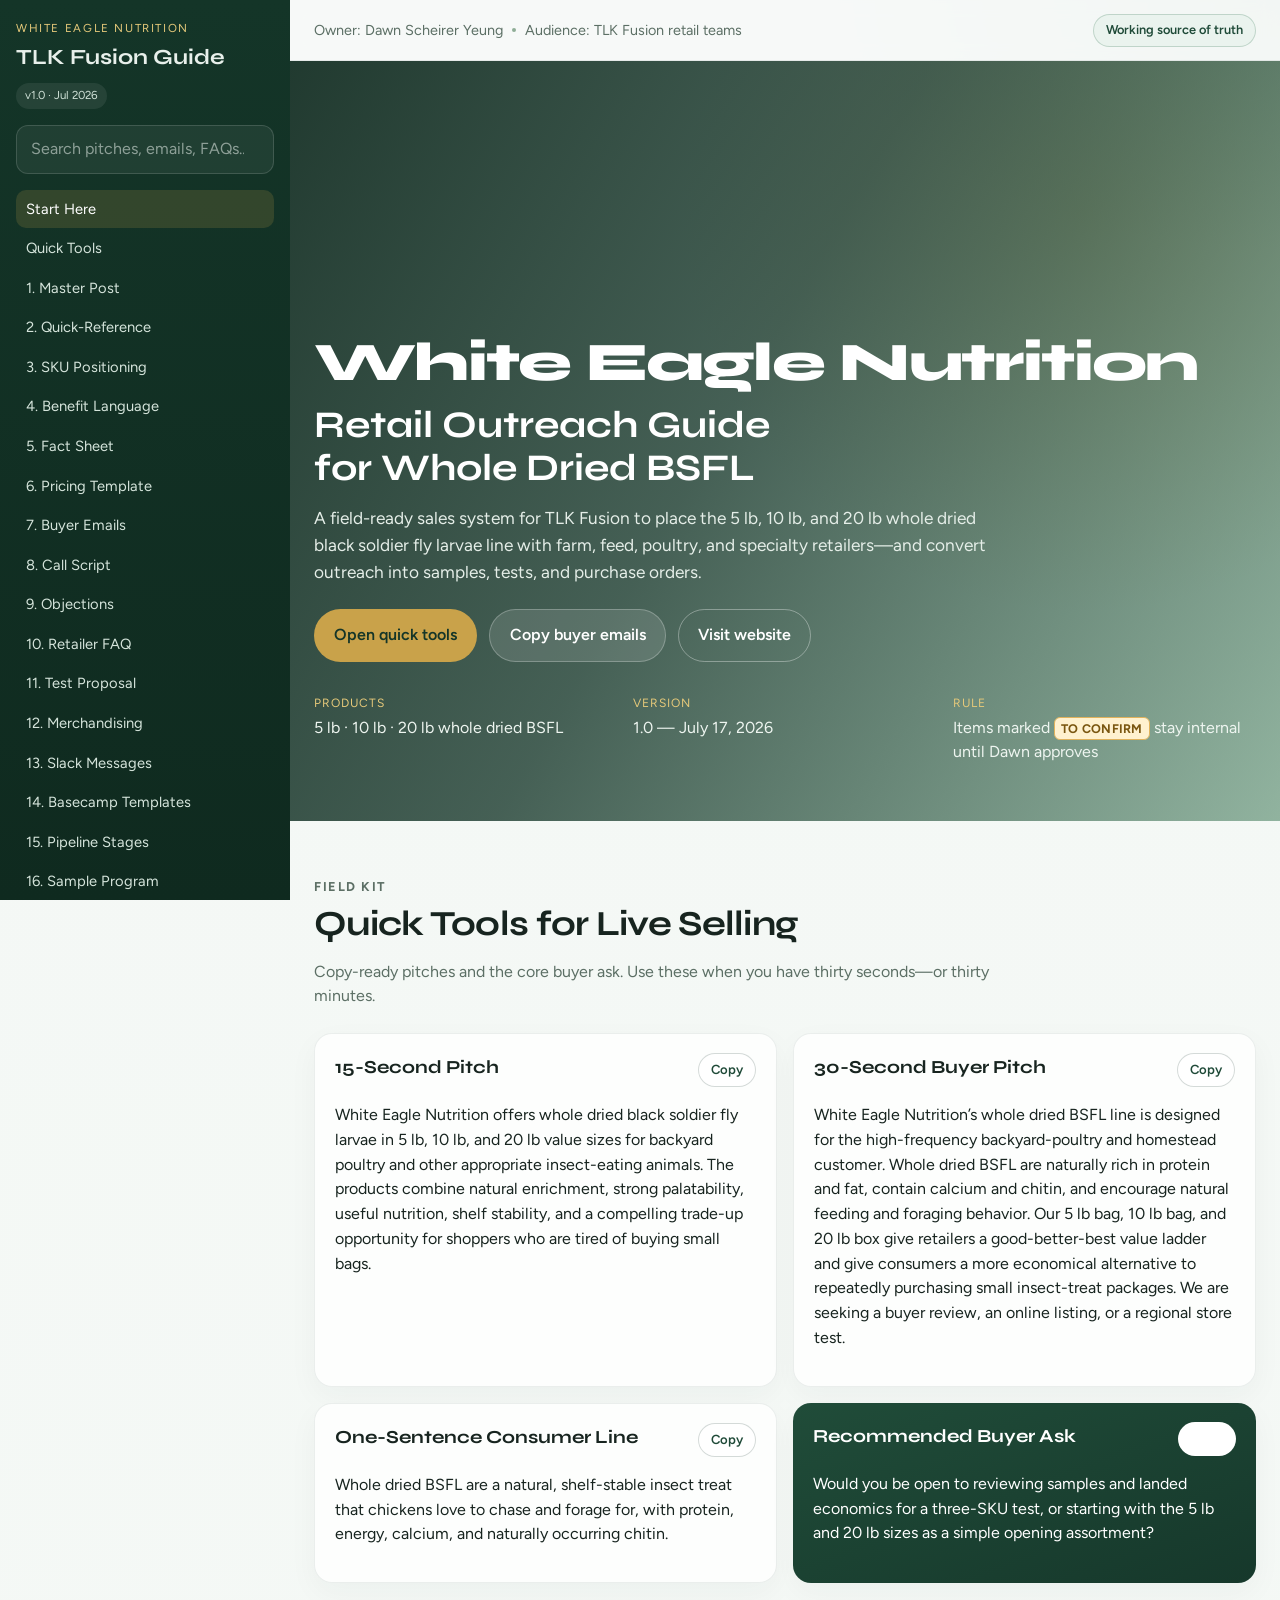
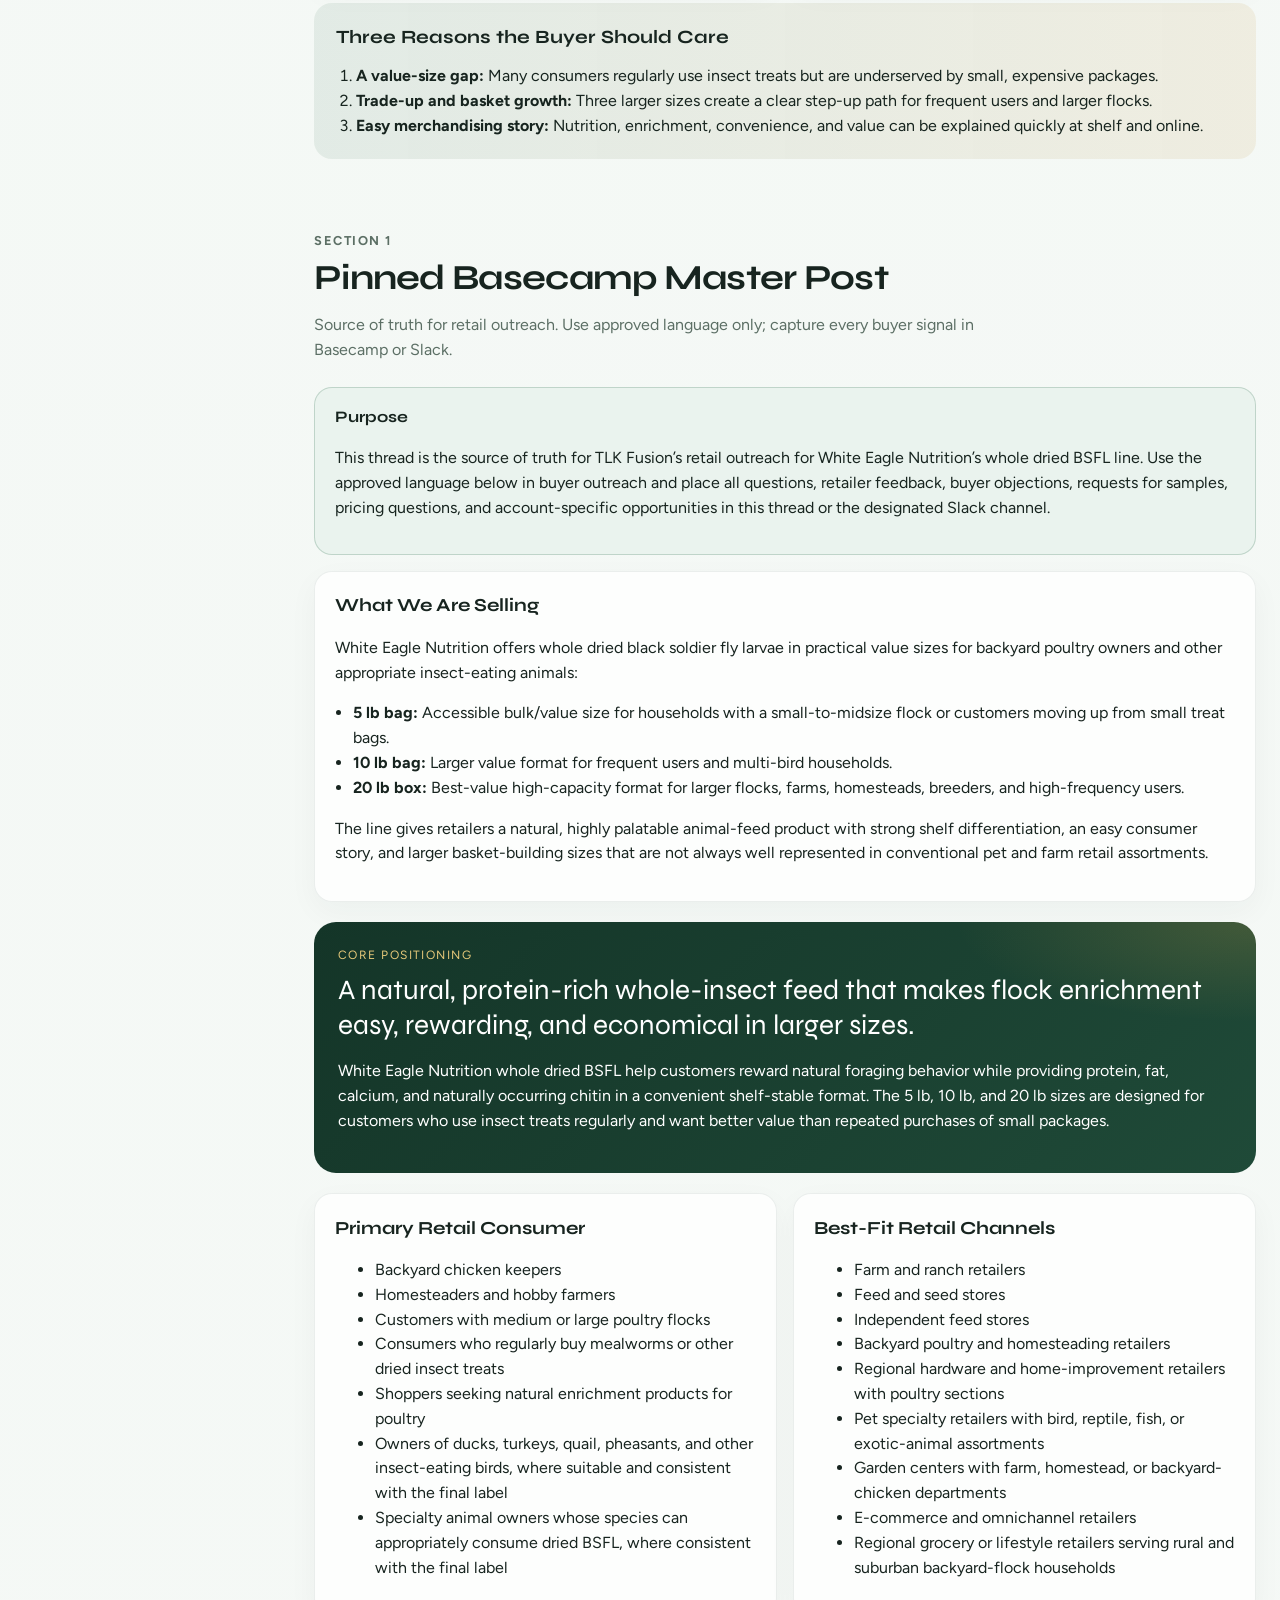
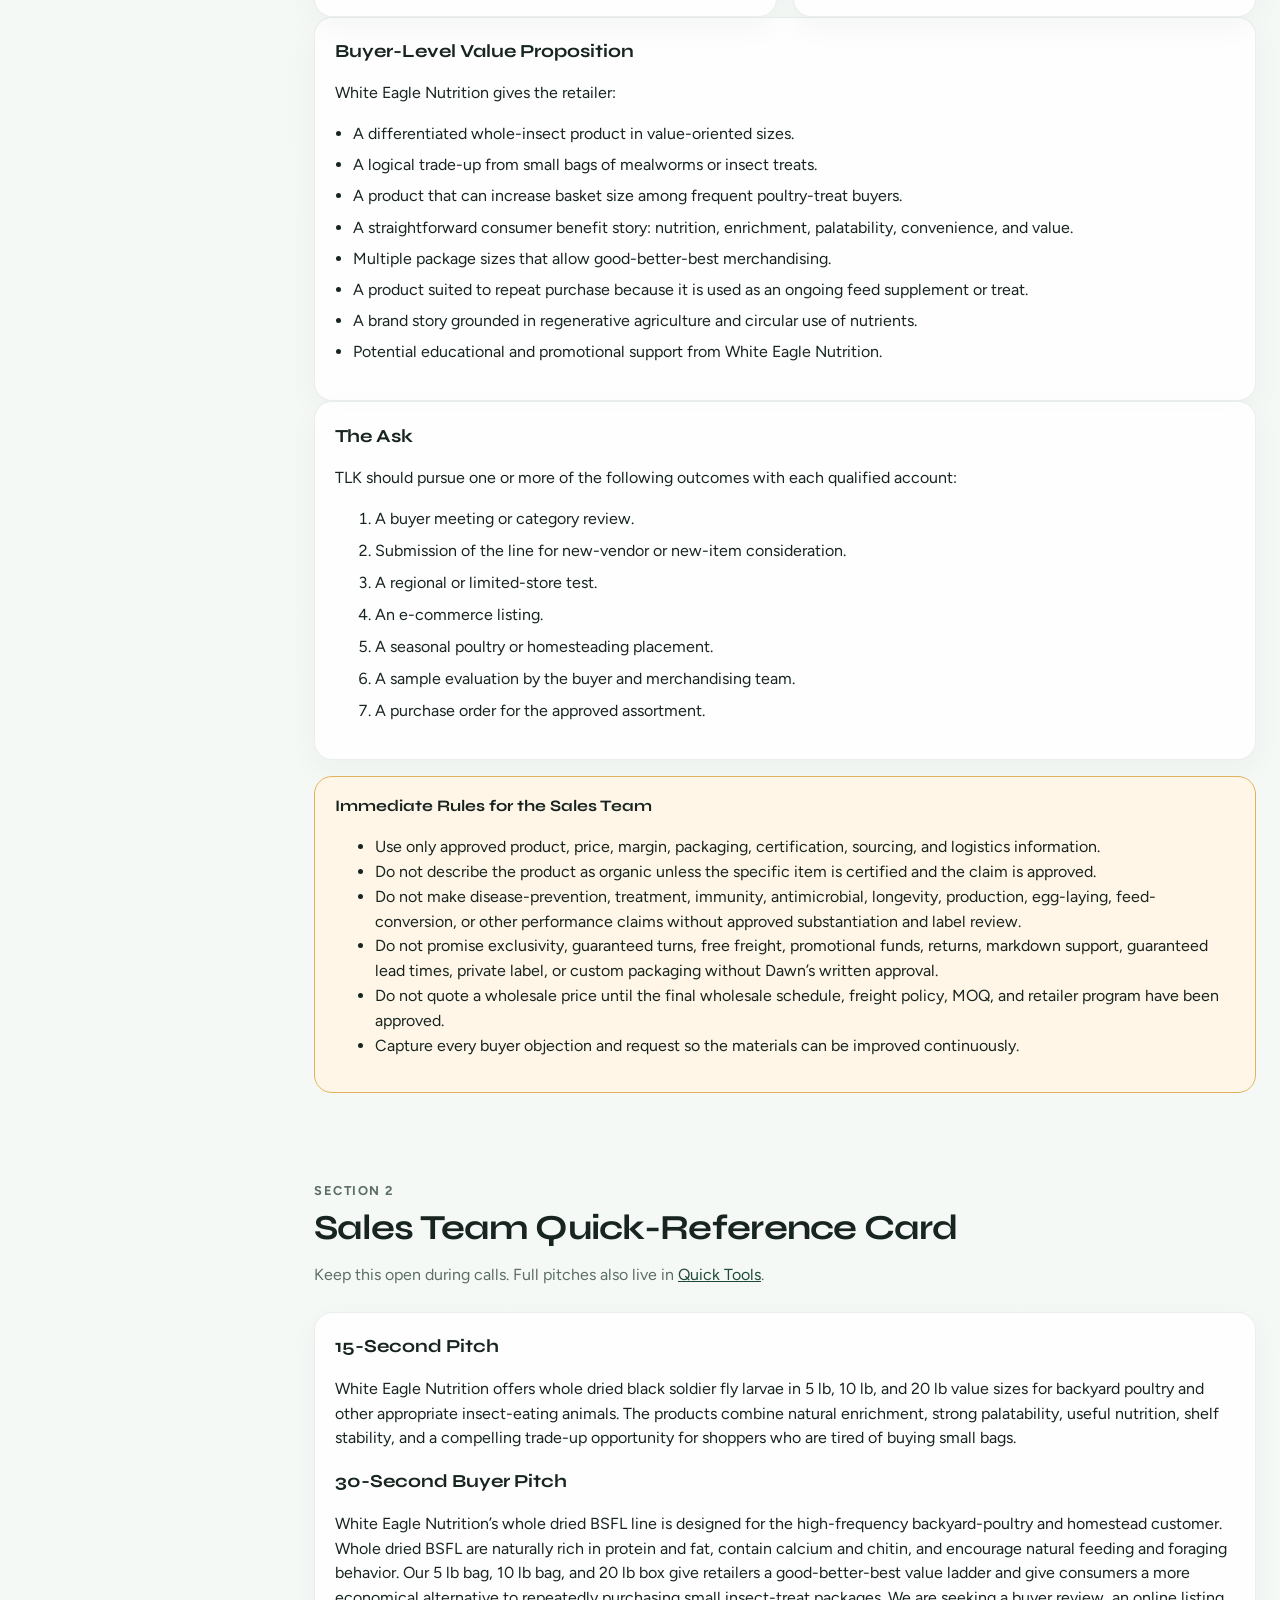
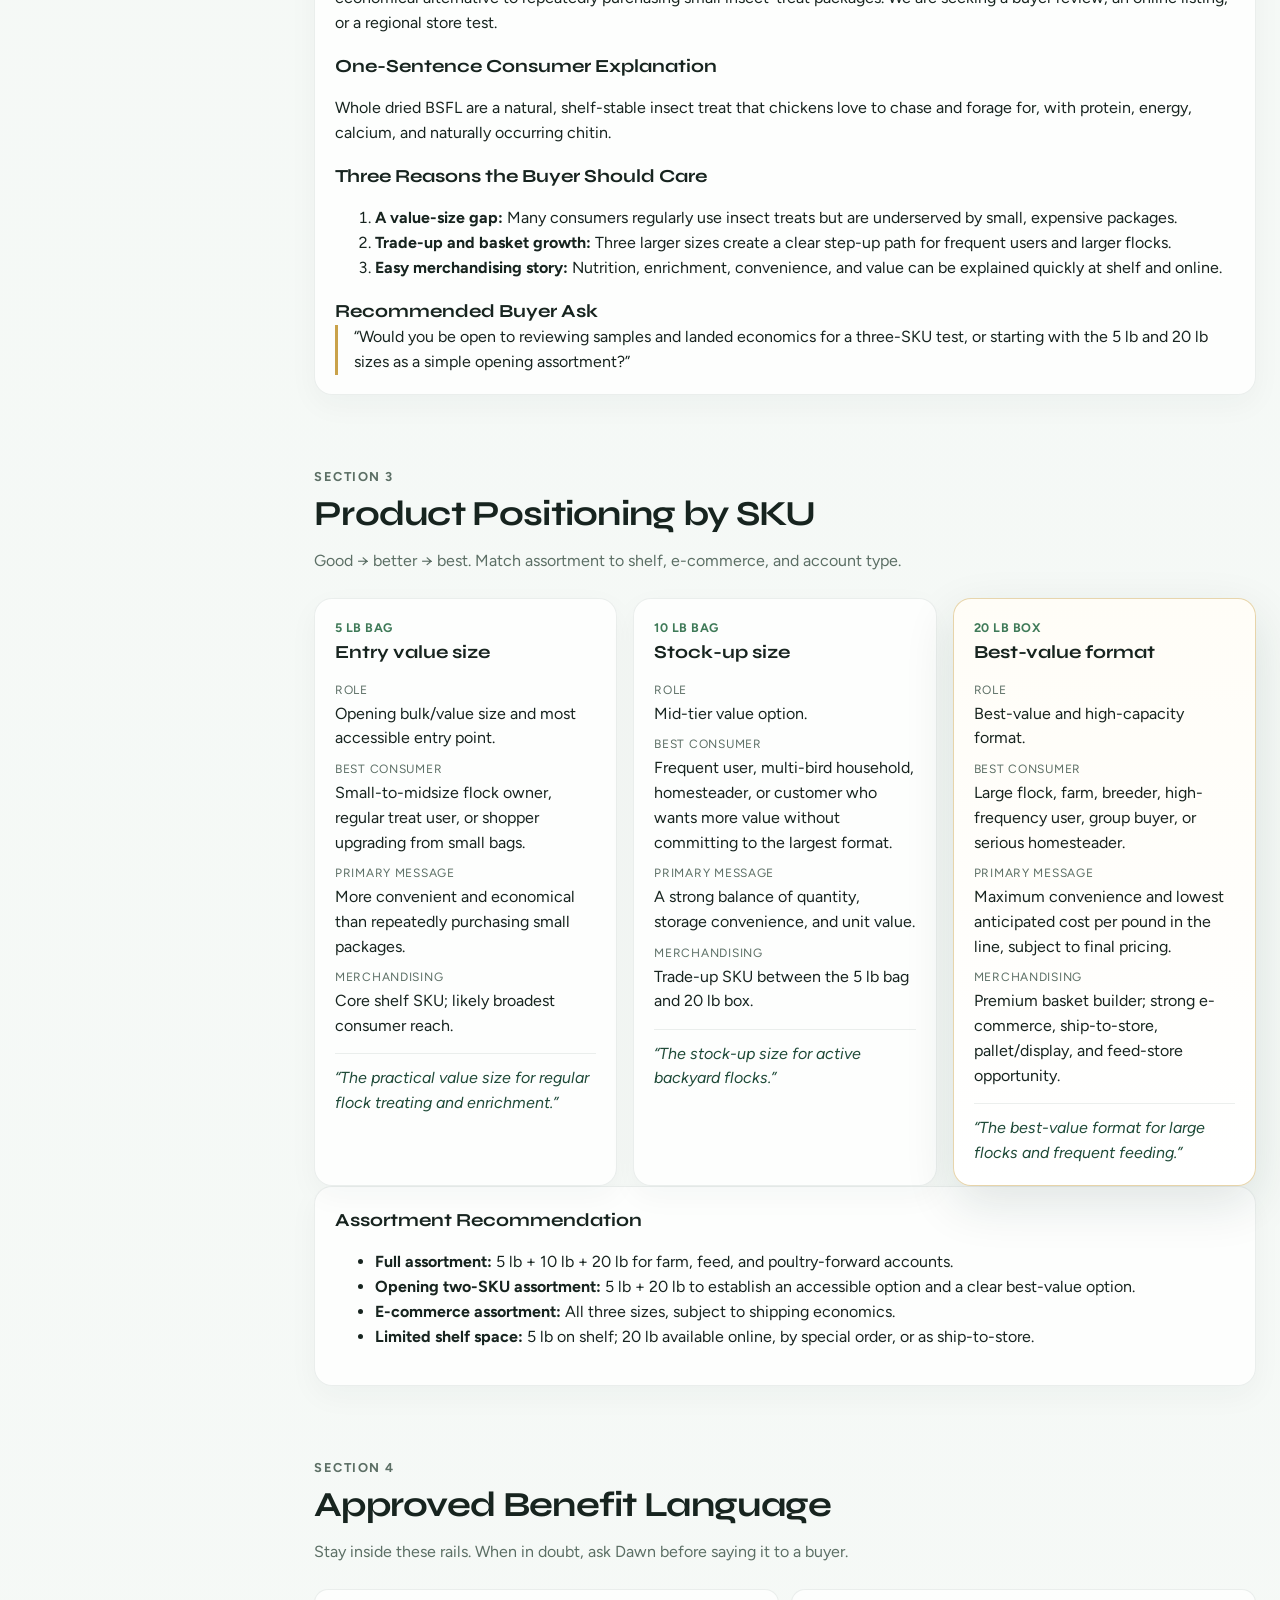
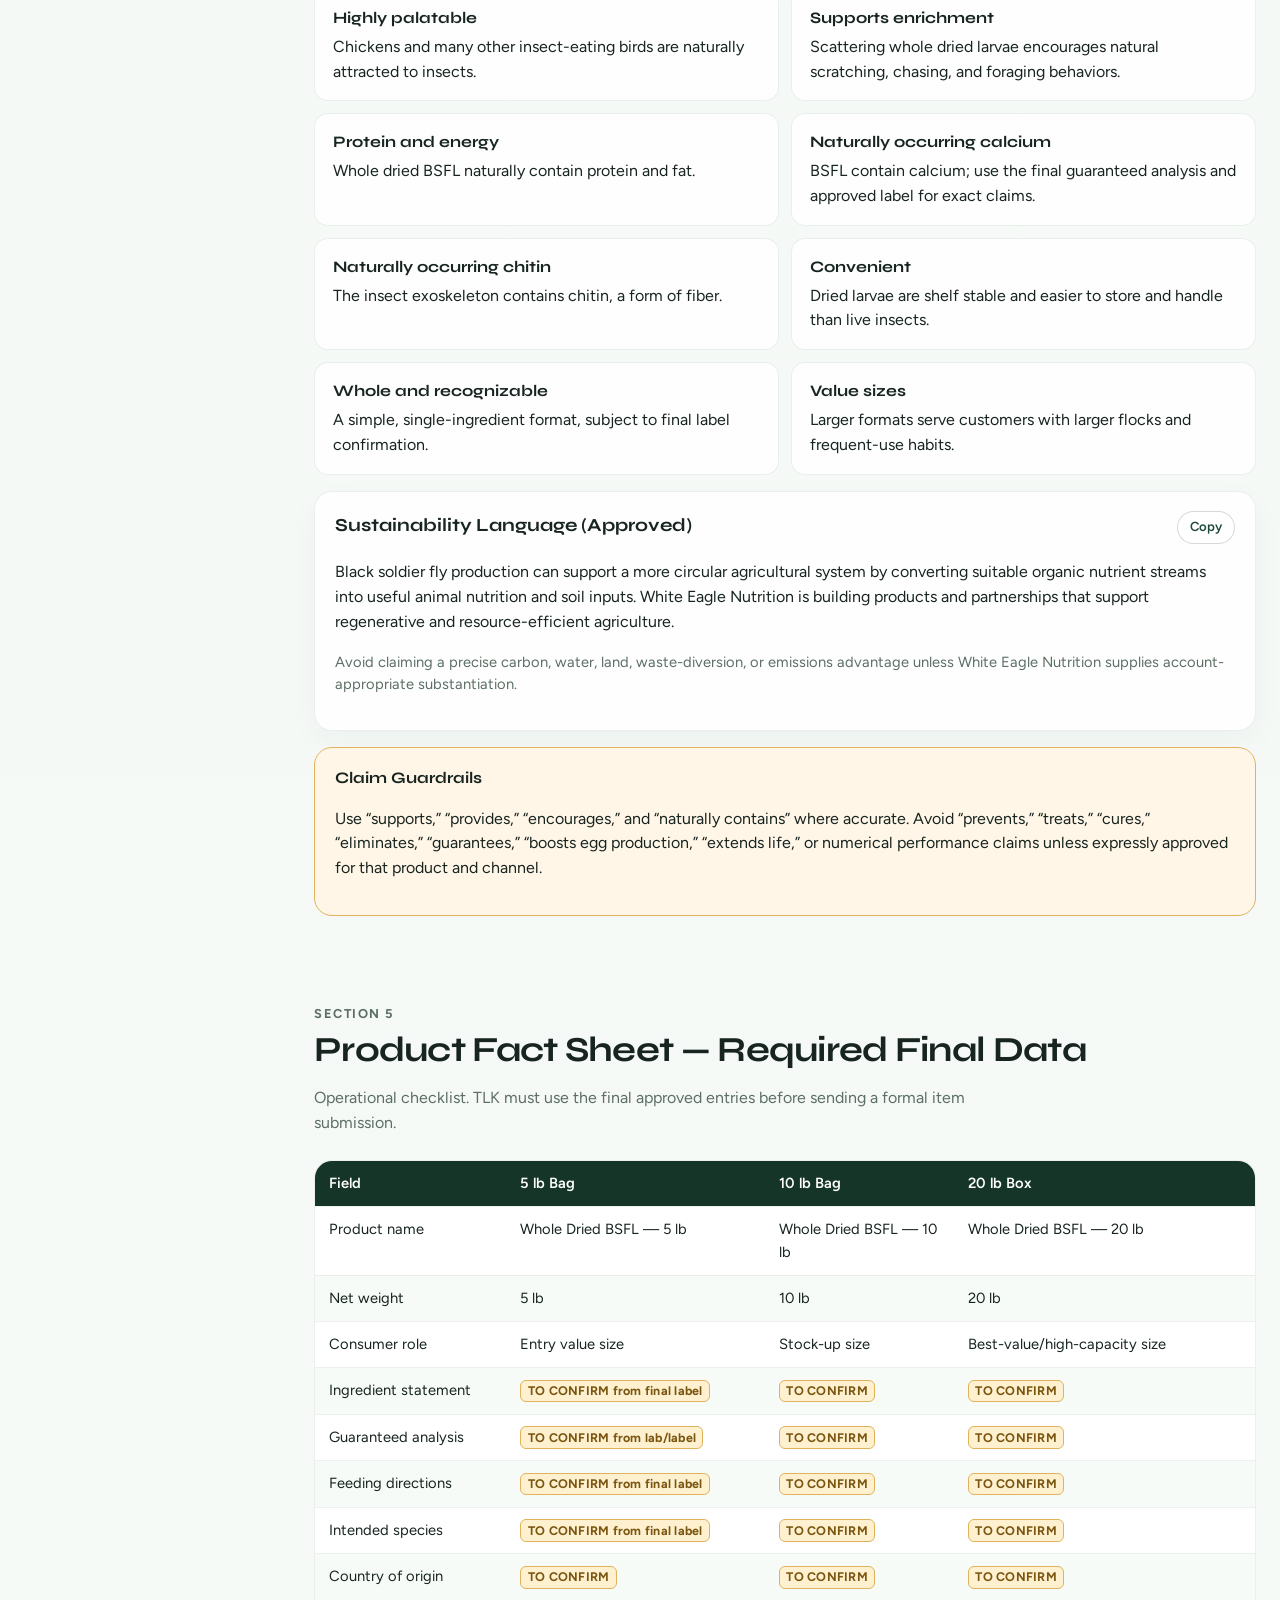
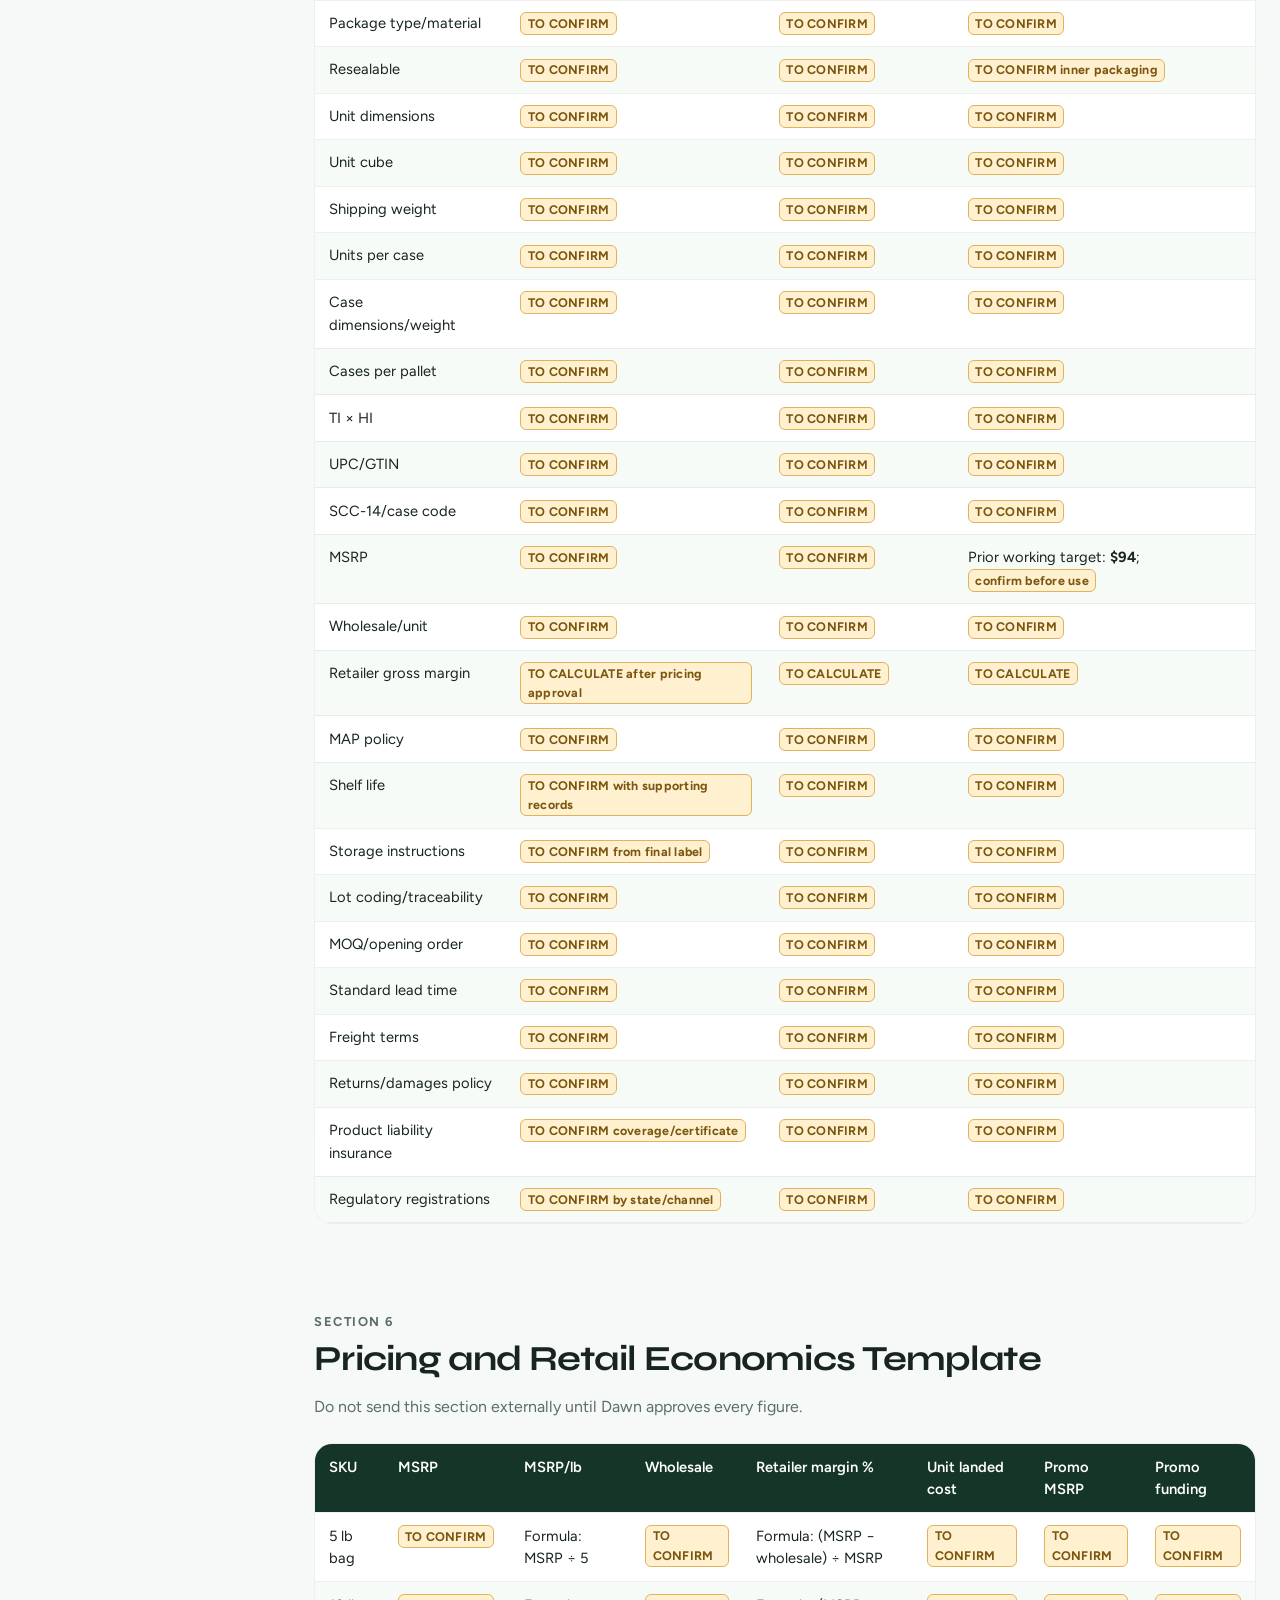
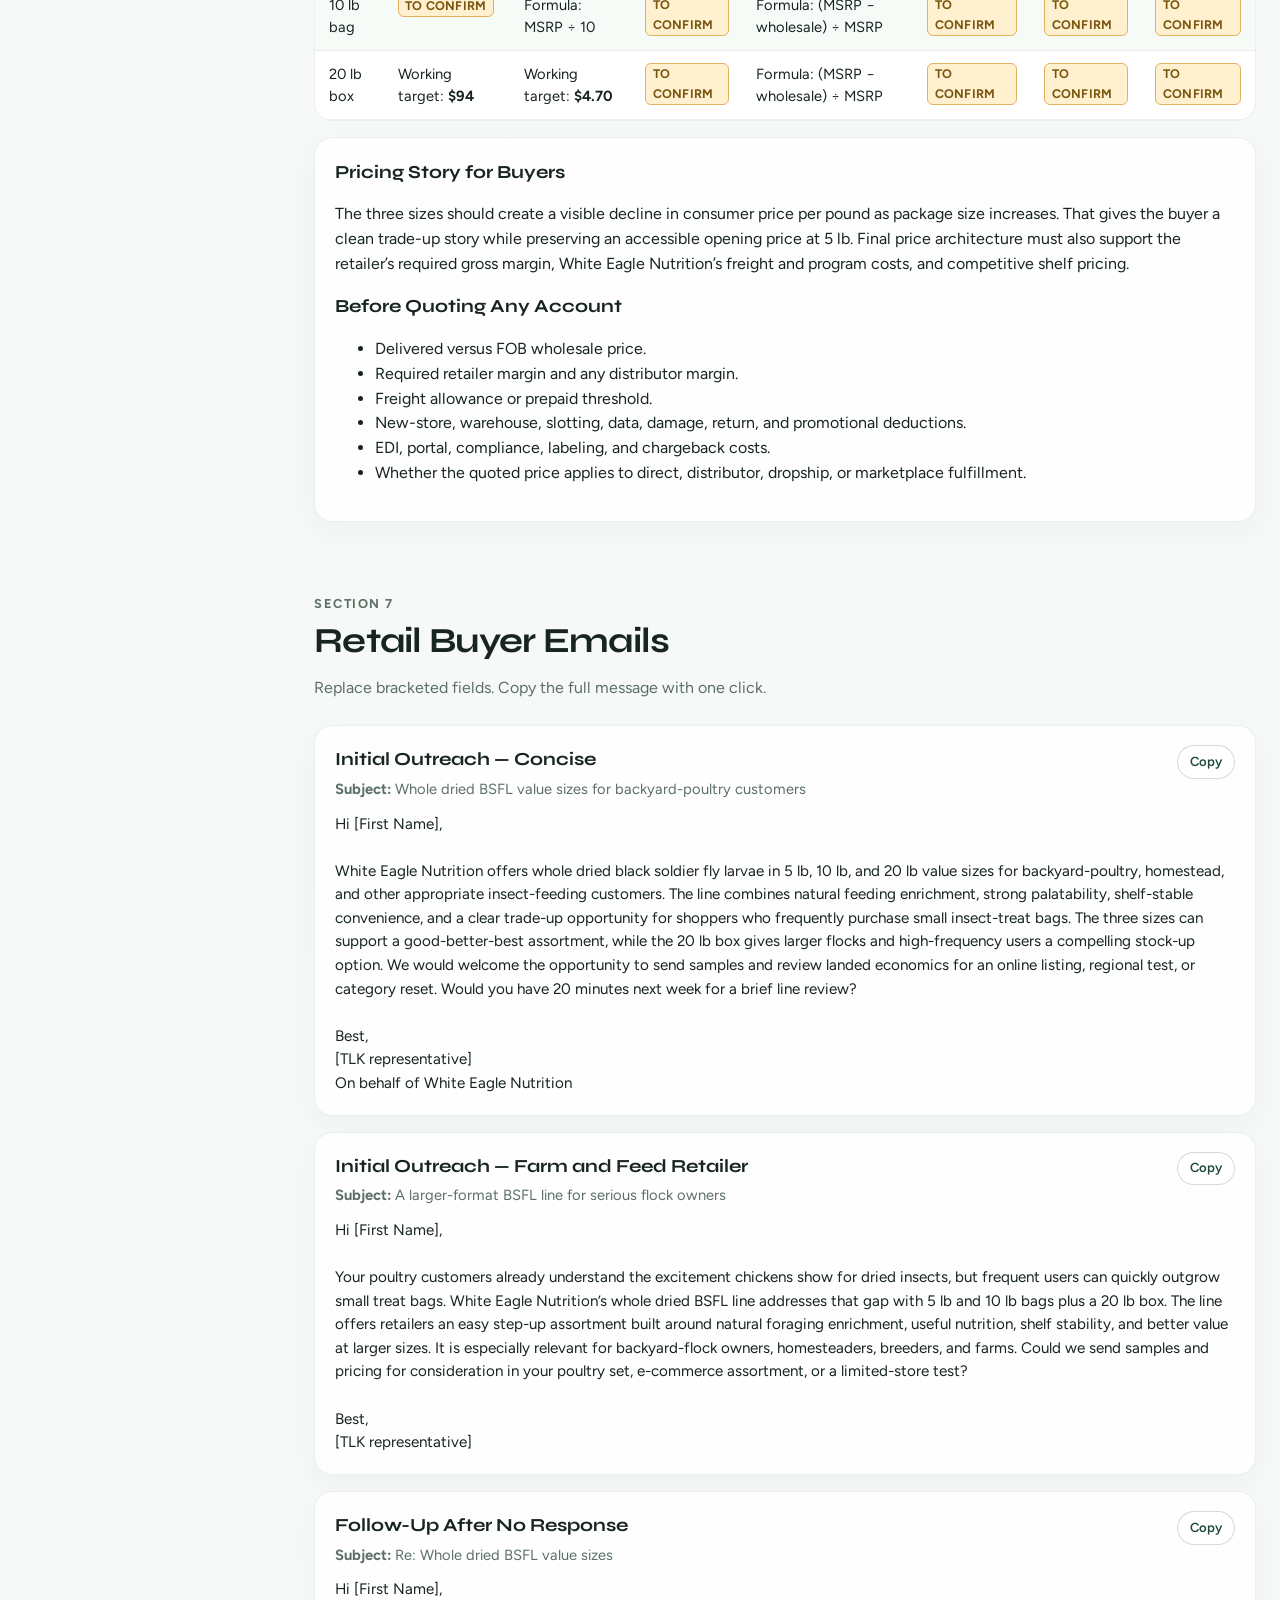
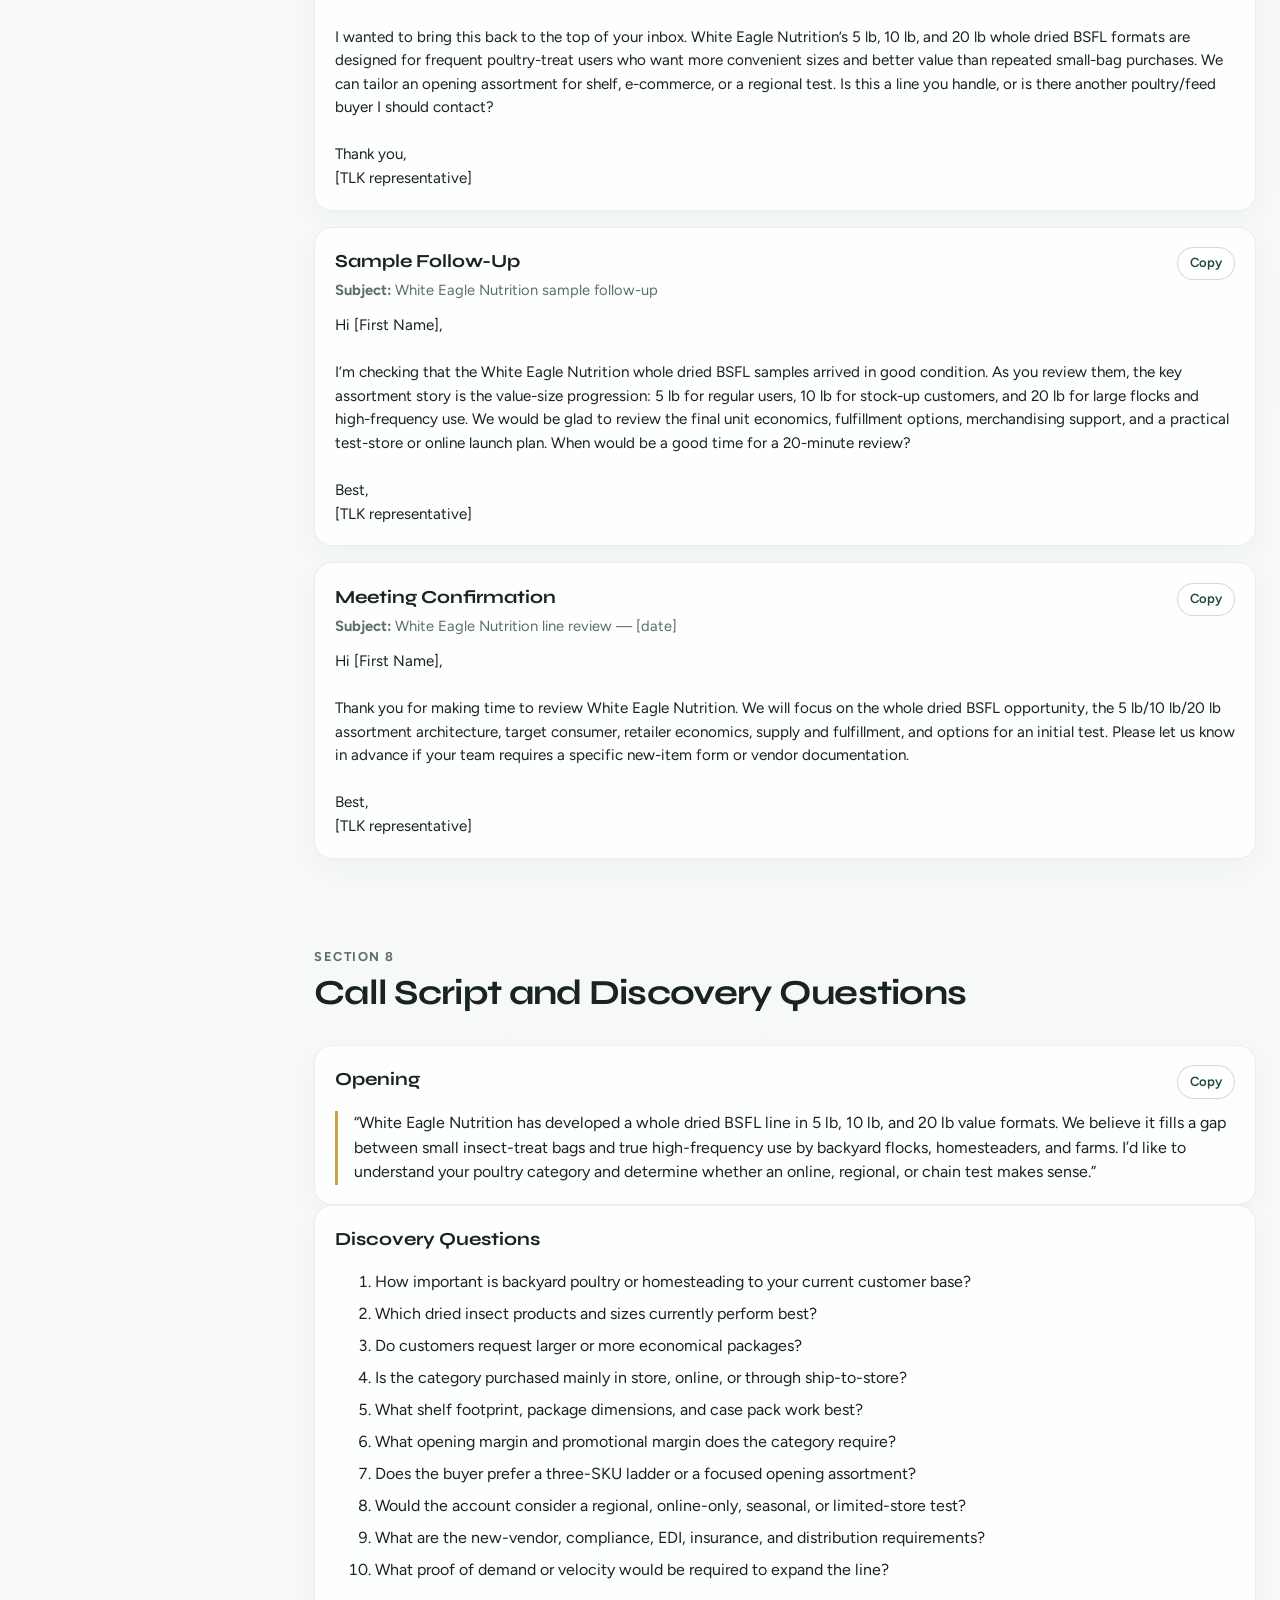
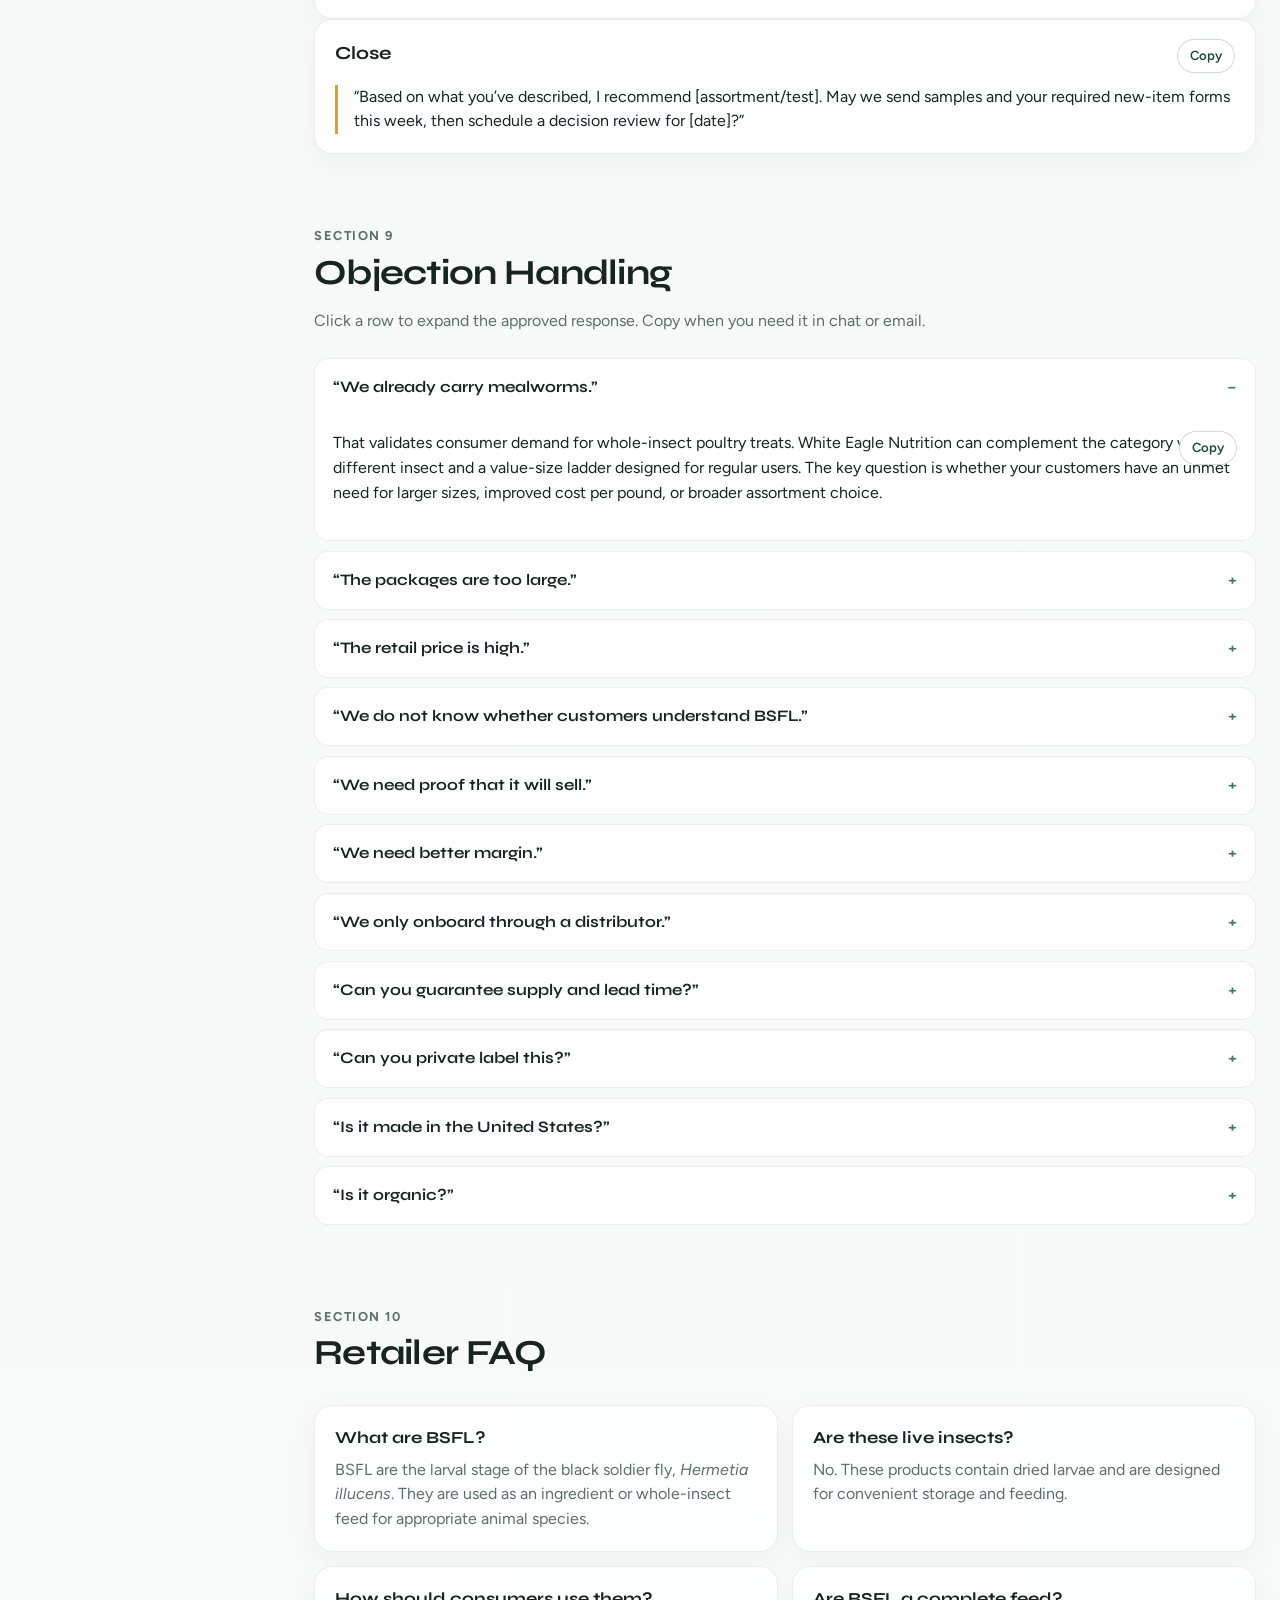
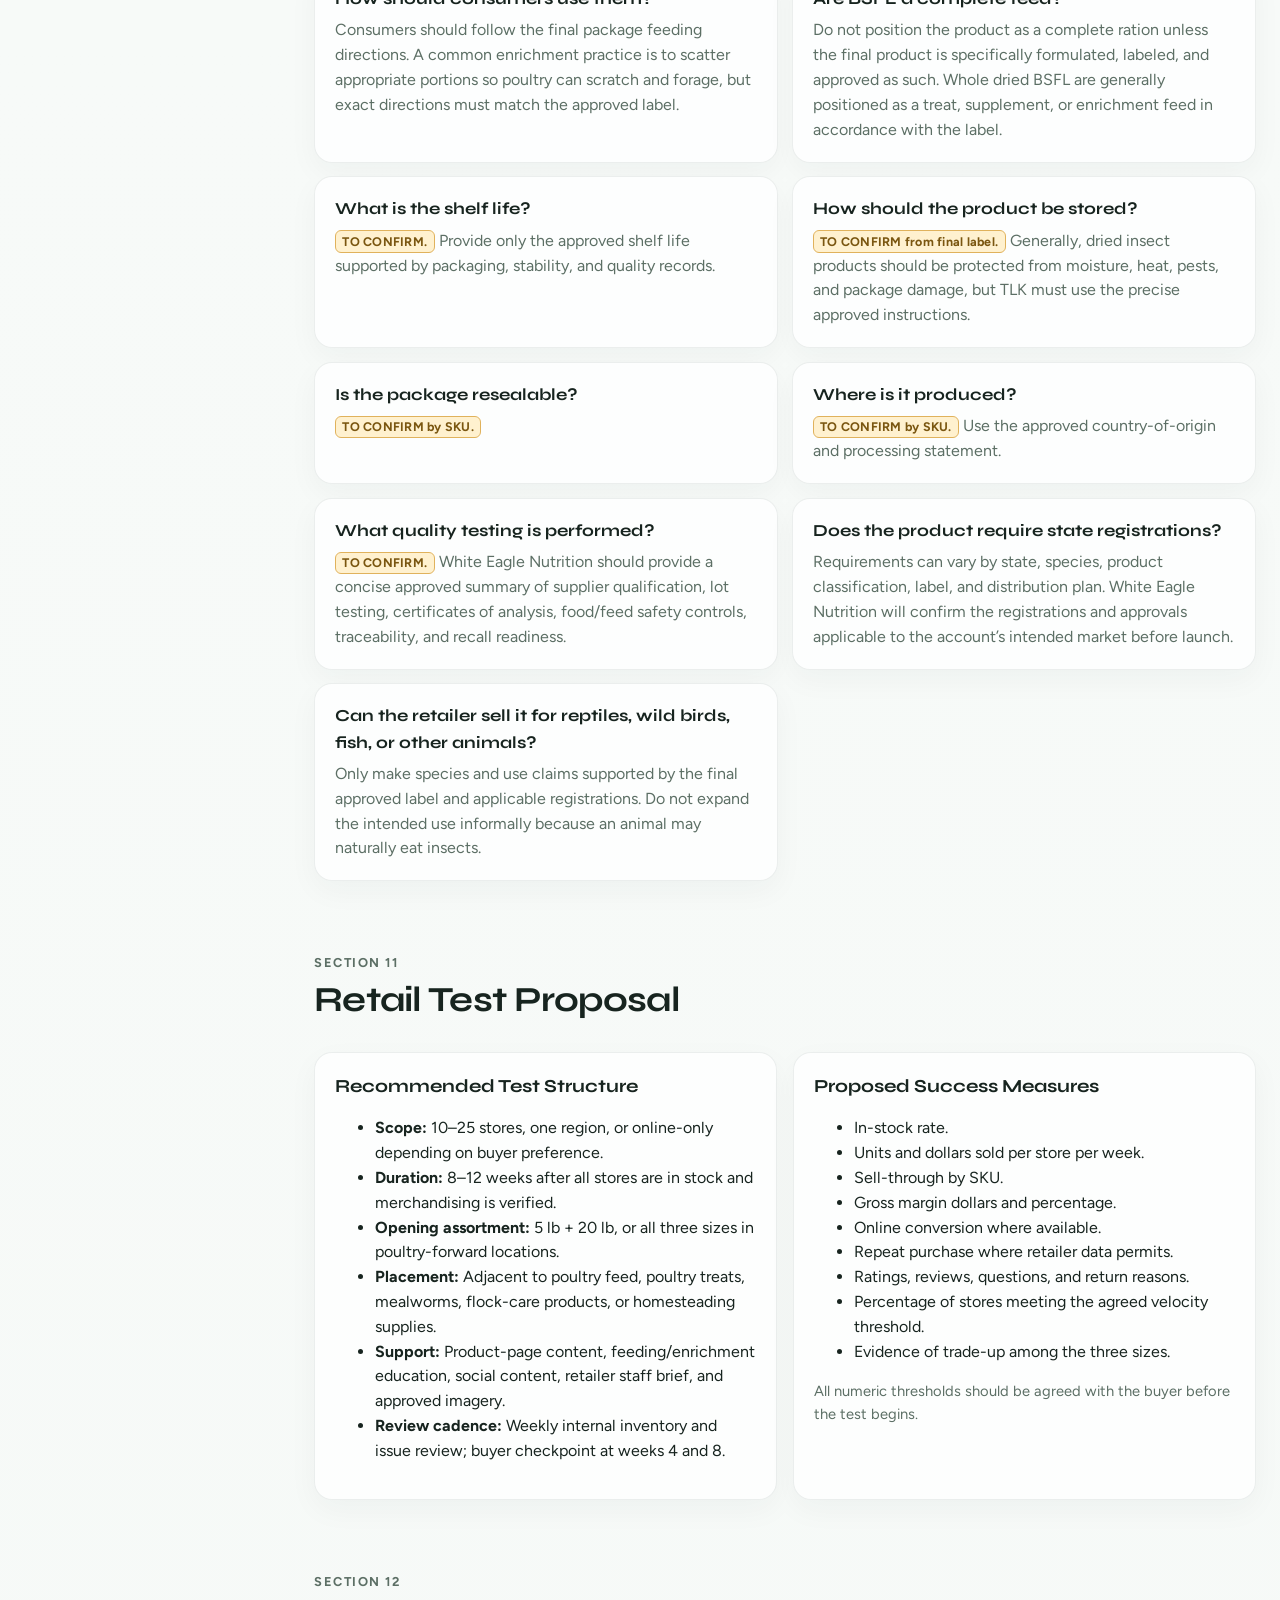
==== commit 3052082d: "Add BSFL vs mealworms retailer switch comparison Give TLK a compare-and-contrast section with talk t" ====
--- a/index.html
+++ b/index.html
@@ -51,6 +51,7 @@
         <a href="#first-slack" data-keywords="first slack message">20. First Slack</a>
         <a href="#dashboard" data-keywords="dashboard metrics weekly executive">21. Dashboard</a>
         <a href="#market" data-keywords="market opportunity category growth competitive">Market Context</a>
+        <a href="#bsfl-vs-mealworms" data-keywords="bsfl mealworms compare contrast switch calcium protein assortment trade-up">BSFL vs Mealworms</a>
         <a href="#qualification" data-keywords="account scorecard qualify retailer fit">Account Scorecard</a>
         <a href="#meeting" data-keywords="meeting agenda one pager leave behind">Meeting Toolkit</a>
         <a href="#seasonality" data-keywords="season calendar promo spring chicks">Seasonality</a>
@@ -1341,6 +1342,209 @@
               <li>“I keep 20+ birds / multiple coops—small bags are wasteful.”</li>
               <li>“I prefer shelf-stable over live insects for convenience.”</li>
             </ul>
+          </div>
+        </section>
+
+        <!-- BSFL VS MEALWORMS -->
+        <section class="section supplemental" id="bsfl-vs-mealworms">
+          <div class="section-head">
+            <p class="section-kicker">Supplemental sales content</p>
+            <h2>BSFL vs Mealworms: Why Retailers Should Make the Switch</h2>
+            <p>Use this section when a buyer says they already carry mealworms—or when you need a crisp compare-and-contrast case for adding White Eagle’s value-size BSFL line.</p>
+          </div>
+
+          <div class="positioning-banner">
+            <p class="label">The retail case in one line</p>
+            <p class="statement">Mealworms proved the category. Whole dried BSFL in 5 / 10 / 20 lb sizes is how retailers upgrade the assortment, grow basket size, and serve the frequent treat buyer who has outgrown small bags.</p>
+          </div>
+
+          <div class="insight-grid">
+            <article class="insight">
+              <h3>Demand is already validated</h3>
+              <p>If they sell mealworms, customers already understand dried insects as a flock treat. You are not educating a new behavior—you are offering a stronger next step.</p>
+            </article>
+            <article class="insight">
+              <h3>BSFL is the trade-up story</h3>
+              <p>Category shoppers respond to enrichment, nutrition, and value. White Eagle’s ladder gives retailers a clear good-better-best path mealworm small bags rarely deliver.</p>
+            </article>
+            <article class="insight">
+              <h3>Switch ≠ rip and replace</h3>
+              <p>Lead with “add and trade up,” not “delete mealworms tomorrow.” Open with 5 lb + 20 lb beside existing insect treats, then expand on sell-through.</p>
+            </article>
+          </div>
+
+          <div class="content-block">
+            <h3>Side-by-side comparison</h3>
+            <p class="note">Directional category comparison for sales conversations. Exact White Eagle values must come from the final guaranteed analysis and approved label. Do not present competitor-style multipliers or performance claims as White Eagle facts until Dawn approves them.</p>
+            <div class="table-wrap">
+              <table class="data-table compare-table">
+                <thead>
+                  <tr>
+                    <th>Dimension</th>
+                    <th>Dried mealworms (typical category)</th>
+                    <th>Whole dried BSFL (White Eagle positioning)</th>
+                    <th>Retail takeaway</th>
+                  </tr>
+                </thead>
+                <tbody>
+                  <tr>
+                    <td><strong>Shopper familiarity</strong></td>
+                    <td>High — often the default insect treat</td>
+                    <td>Growing fast; easy to explain once sampled or shelf-educated</td>
+                    <td>Mealworms open the door; BSFL captures the upgrade</td>
+                  </tr>
+                  <tr>
+                    <td><strong>Palatability / enrichment</strong></td>
+                    <td>Strong — chickens chase and forage eagerly</td>
+                    <td>Strong — whole larvae support the same scatter/forage ritual</td>
+                    <td>Parity on fun; win on assortment and nutrition story</td>
+                  </tr>
+                  <tr>
+                    <td><strong>Protein &amp; energy</strong></td>
+                    <td>High protein treat; commonly slightly higher crude protein %</td>
+                    <td>Naturally rich in protein and fat; useful energy for active flocks</td>
+                    <td>Both are protein treats — do not overclaim “more protein”</td>
+                  </tr>
+                  <tr>
+                    <td><strong>Calcium &amp; mineral balance</strong></td>
+                    <td>Typically very low calcium; Ca:P often unfavorable without fortification</td>
+                    <td>BSFL naturally contain calcium and are widely positioned as the mineral-forward insect treat; use White Eagle GA for exacts <span class="to-confirm">TO CONFIRM</span></td>
+                    <td>Primary nutritional contrast buyers expect — stay label-true</td>
+                  </tr>
+                  <tr>
+                    <td><strong>Chitin / fiber story</strong></td>
+                    <td>Present in exoskeleton</td>
+                    <td>Naturally occurring chitin as part of the whole-insect format</td>
+                    <td>Supports “whole insect, not a processed mystery treat” messaging</td>
+                  </tr>
+                  <tr>
+                    <td><strong>Package architecture</strong></td>
+                    <td>Assortments often stuck in small, expensive bags</td>
+                    <td>5 lb / 10 lb / 20 lb value ladder designed for frequent users</td>
+                    <td>This is White Eagle’s sharpest shelf advantage</td>
+                  </tr>
+                  <tr>
+                    <td><strong>Basket &amp; ring</strong></td>
+                    <td>Frequent small-bag rebuys; lower ring, more trips</td>
+                    <td>Larger formats increase dollars per trip and reward stock-up behavior</td>
+                    <td>Trade-up grows margin dollars even if units slow</td>
+                  </tr>
+                  <tr>
+                    <td><strong>Merchandising clarity</strong></td>
+                    <td>“Treat bag” — limited step-up path</td>
+                    <td>Good-better-best: entry 5 lb → stock-up 10 lb → best-value 20 lb</td>
+                    <td>Easy planogram and e-comm story</td>
+                  </tr>
+                  <tr>
+                    <td><strong>Sustainability narrative</strong></td>
+                    <td>Familiar protein treat; sustainability story varies by brand</td>
+                    <td>Approved circular-agriculture framing: organic nutrient streams → animal nutrition (+ soil inputs via brand ecosystem)</td>
+                    <td>Differentiates beyond “another bug bag”</td>
+                  </tr>
+                  <tr>
+                    <td><strong>Operational fit</strong></td>
+                    <td>Shelf-stable dried insect; known category set</td>
+                    <td>Shelf-stable dried insect; same set, adjacent placement</td>
+                    <td>Low friction to trial beside mealworms</td>
+                  </tr>
+                </tbody>
+              </table>
+            </div>
+          </div>
+
+          <div class="two-col">
+            <div class="content-block">
+              <h3>Where mealworms still make sense</h3>
+              <ul>
+                <li>Impulse / novelty small bags for first-time treat buyers</li>
+                <li>Customers who specifically ask for mealworms by name</li>
+                <li>Accounts that need a low-entry price point on shelf</li>
+                <li>Variety sets where multiple insect types drive discovery</li>
+              </ul>
+              <p class="note">Acknowledge this respectfully. The goal is category leadership, not insulting their current assortment.</p>
+            </div>
+            <div class="content-block">
+              <h3>Where BSFL wins the switch</h3>
+              <ul class="check-list">
+                <li>Regular treat users tired of rebuying tiny bags</li>
+                <li>Medium-to-large flocks, homesteaders, and breeders</li>
+                <li>Shoppers seeking a more complete mineral story in an insect treat</li>
+                <li>Buyers who want higher ring and clearer trade-up</li>
+                <li>Retailers ready to modernize the poultry-treat set</li>
+              </ul>
+            </div>
+          </div>
+
+          <div class="content-block">
+            <h3>Why the retailer should switch (or lead with BSFL)</h3>
+            <ol class="numbered-asks">
+              <li><strong>Protect and grow the insect-treat dollar.</strong> Demand exists; staying mealworm-only leaves the trade-up to Amazon, farm Facebook groups, or a competitor.</li>
+              <li><strong>Fill the value-size gap.</strong> Frequent users are underserved by small bags. 5 / 10 / 20 lb is a structural assortment fix, not a fad SKU.</li>
+              <li><strong>Increase basket size.</strong> One 10 lb or 20 lb purchase can replace multiple small-bag rings while improving customer convenience.</li>
+              <li><strong>Give associates an easy story.</strong> “Whole dried insects for foraging fun — in sizes that match how people actually treat.”</li>
+              <li><strong>Create a testable upgrade path.</strong> Keep mealworms if needed; add White Eagle; measure sell-through, trade-up, and repeat.</li>
+            </ol>
+          </div>
+
+          <div class="content-block">
+            <h3>Recommended assortment moves</h3>
+            <ul>
+              <li><strong>Conservative switch path:</strong> Keep best-selling small mealworm SKU + add White Eagle 5 lb and 20 lb.</li>
+              <li><strong>Poultry-forward reset:</strong> Full White Eagle 5 / 10 / 20 lb ladder adjacent to feed and flock treats.</li>
+              <li><strong>E-commerce first:</strong> List all three BSFL sizes online; keep mealworms in-store for impulse if shelf is tight.</li>
+              <li><strong>Full category leadership:</strong> Position BSFL as the primary value insect treat; narrow mealworms to one entry SKU.</li>
+            </ul>
+          </div>
+
+          <article class="template-card" data-copy-block>
+            <header>
+              <h3>Buyer talk track — “We already carry mealworms”</h3>
+              <button type="button" class="copy-btn" data-copy>Copy</button>
+            </header>
+            <pre class="copy-text">That’s great — it means your customers already buy dried insects. White Eagle isn’t asking you to abandon mealworms overnight. We’re offering the trade-up: whole dried BSFL in 5 lb, 10 lb, and 20 lb value sizes for the frequent treat buyer who’s tired of small bags. Mealworms proved the demand. Our line lets you capture more basket, serve larger flocks, and give shoppers a clear good-better-best step-up. Would you review samples for a two-SKU open — 5 lb and 20 lb — next to your current insect treats?</pre>
+          </article>
+
+          <article class="template-card" data-copy-block>
+            <header>
+              <h3>Buyer talk track — nutritional contrast (guardrailed)</h3>
+              <button type="button" class="copy-btn" data-copy>Copy</button>
+            </header>
+            <pre class="copy-text">Both mealworms and BSFL are highly palatable whole-insect treats. Where BSFL typically differentiates in the category is calcium and overall mineral story, while mealworms are often chosen for familiarity and a slightly higher crude protein percentage. We’ll share White Eagle’s final guaranteed analysis for exact values. On shelf, the simpler story is: natural foraging enrichment, useful nutrition, shelf-stable convenience, and value sizes that match how regular customers actually buy.</pre>
+          </article>
+
+          <article class="template-card" data-copy-block>
+            <header>
+              <h3>Email blurb — switch / add BSFL</h3>
+              <button type="button" class="copy-btn" data-copy>Copy</button>
+            </header>
+            <pre class="copy-text">Subject: Upgrade the insect-treat set beyond small mealworm bags
+
+Hi [First Name],
+
+If dried mealworms are already working in your poultry set, your customers have validated the category. White Eagle Nutrition’s whole dried BSFL line is built for the next step: 5 lb, 10 lb, and 20 lb value sizes for frequent treat users and larger flocks. It gives you a clear trade-up ladder, a strong enrichment story, and a chance to grow basket size without asking shoppers to change how they feed — just the bag they reach for. Can we send samples and review a simple open of 5 lb + 20 lb beside your current insect treats?
+
+Best,
+[TLK representative]
+On behalf of White Eagle Nutrition</pre>
+          </article>
+
+          <div class="callout warn">
+            <strong>Claim guardrails for this section</strong>
+            <ul>
+              <li>Do not quote “85× more calcium,” egg-shell strength, molt recovery, immunity, antimicrobial, or production claims as White Eagle product claims unless Dawn approves substantiation and label language.</li>
+              <li>Do not say BSFL “replaces” complete feed, oyster shell, or a balanced ration.</li>
+              <li>Do not attack the retailer’s current mealworm vendor personally — contrast the assortment opportunity.</li>
+              <li>When sharing numbers, use White Eagle’s approved guaranteed analysis only.</li>
+              <li>Preferred verbs: supports, provides, encourages, naturally contains, trade-up, value sizes.</li>
+            </ul>
+          </div>
+
+          <div class="content-block" data-copy-block>
+            <header class="inline-head">
+              <h3>Close after the comparison</h3>
+              <button type="button" class="copy-btn" data-copy>Copy</button>
+            </header>
+            <blockquote class="copy-text">“Mealworms got your customers into the set. White Eagle’s BSFL value sizes are how you keep their next purchase — and a bigger one. May we set up samples and a short test plan for 5 lb and 20 lb?”</blockquote>
           </div>
         </section>
 
--- a/styles.css
+++ b/styles.css
@@ -691,6 +691,19 @@
   background: #f7fbf8;
 }
 
+.compare-table td:nth-child(3) {
+  background: rgba(63, 122, 88, 0.08);
+}
+
+.compare-table tr:nth-child(even) td:nth-child(3) {
+  background: rgba(63, 122, 88, 0.12);
+}
+
+.compare-table td:last-child {
+  font-weight: 600;
+  color: var(--pine);
+}
+
 .template-card {
   margin-bottom: 1rem;
 }
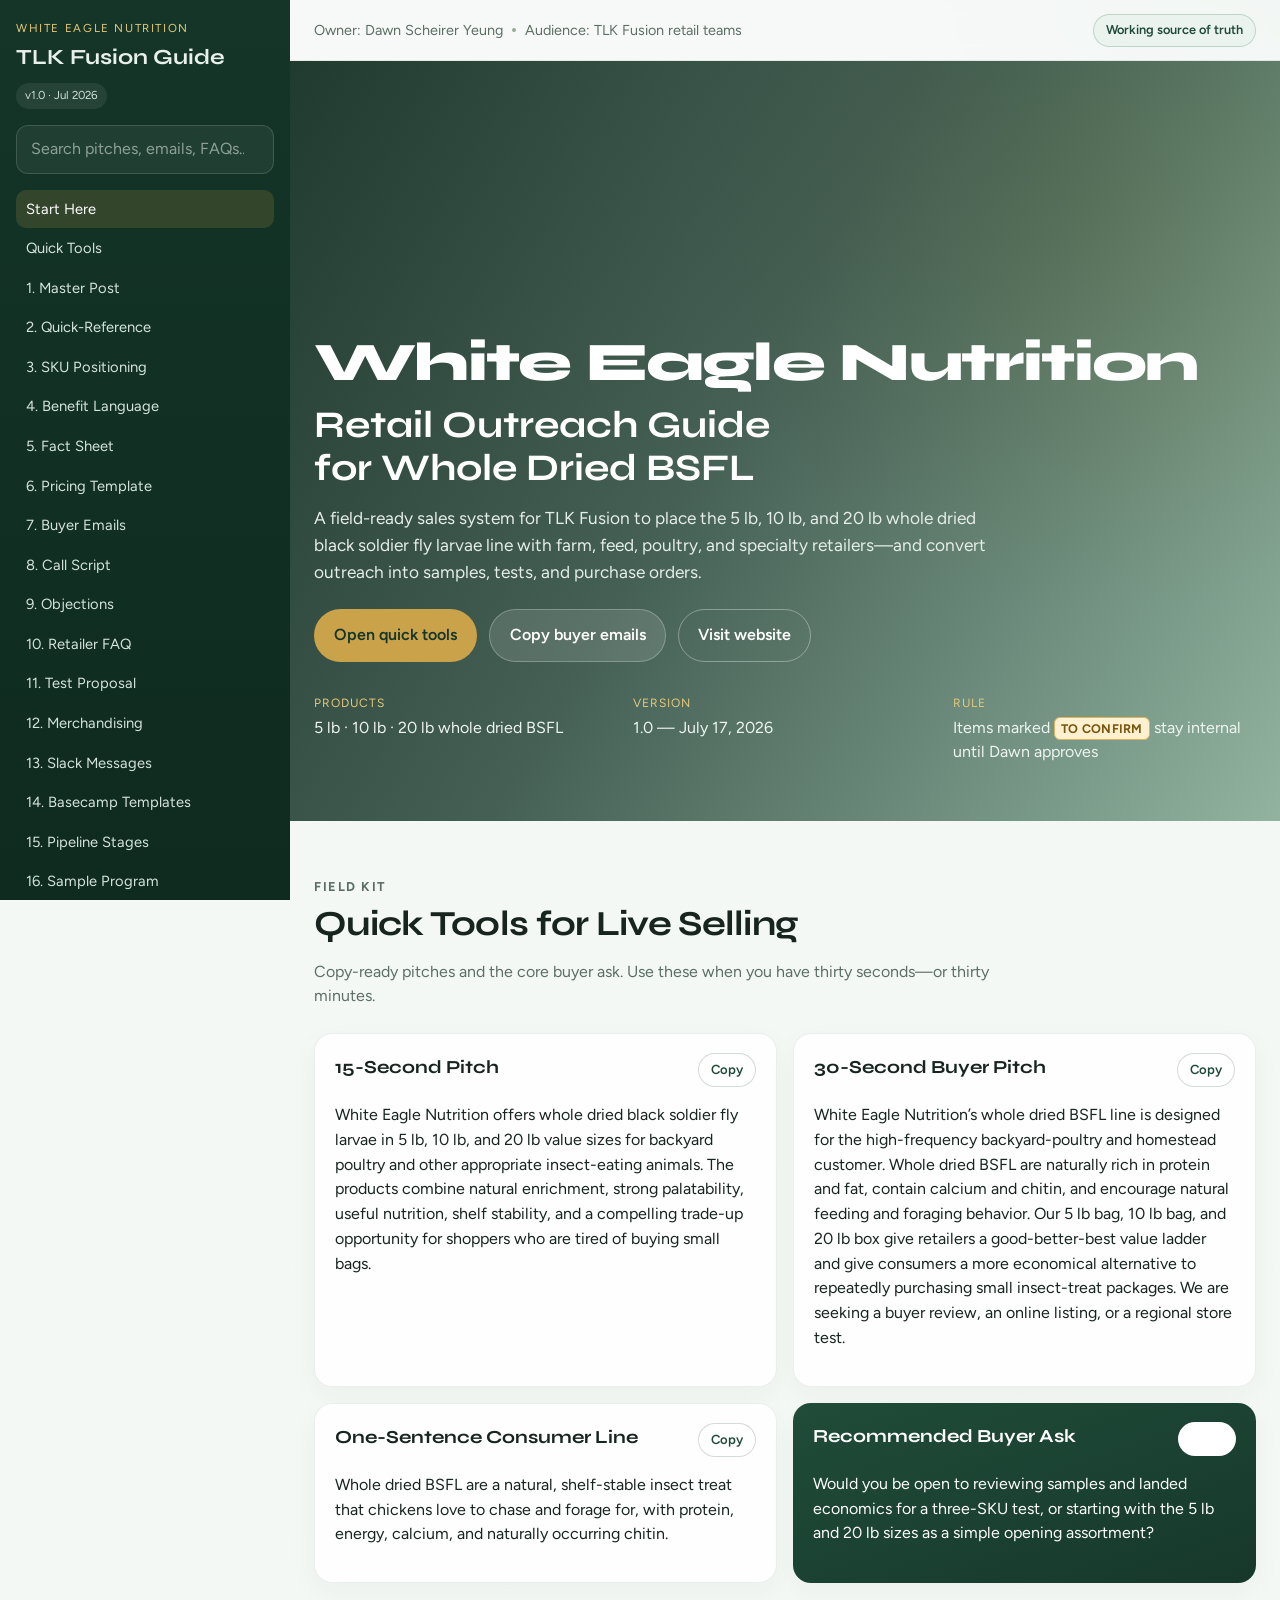
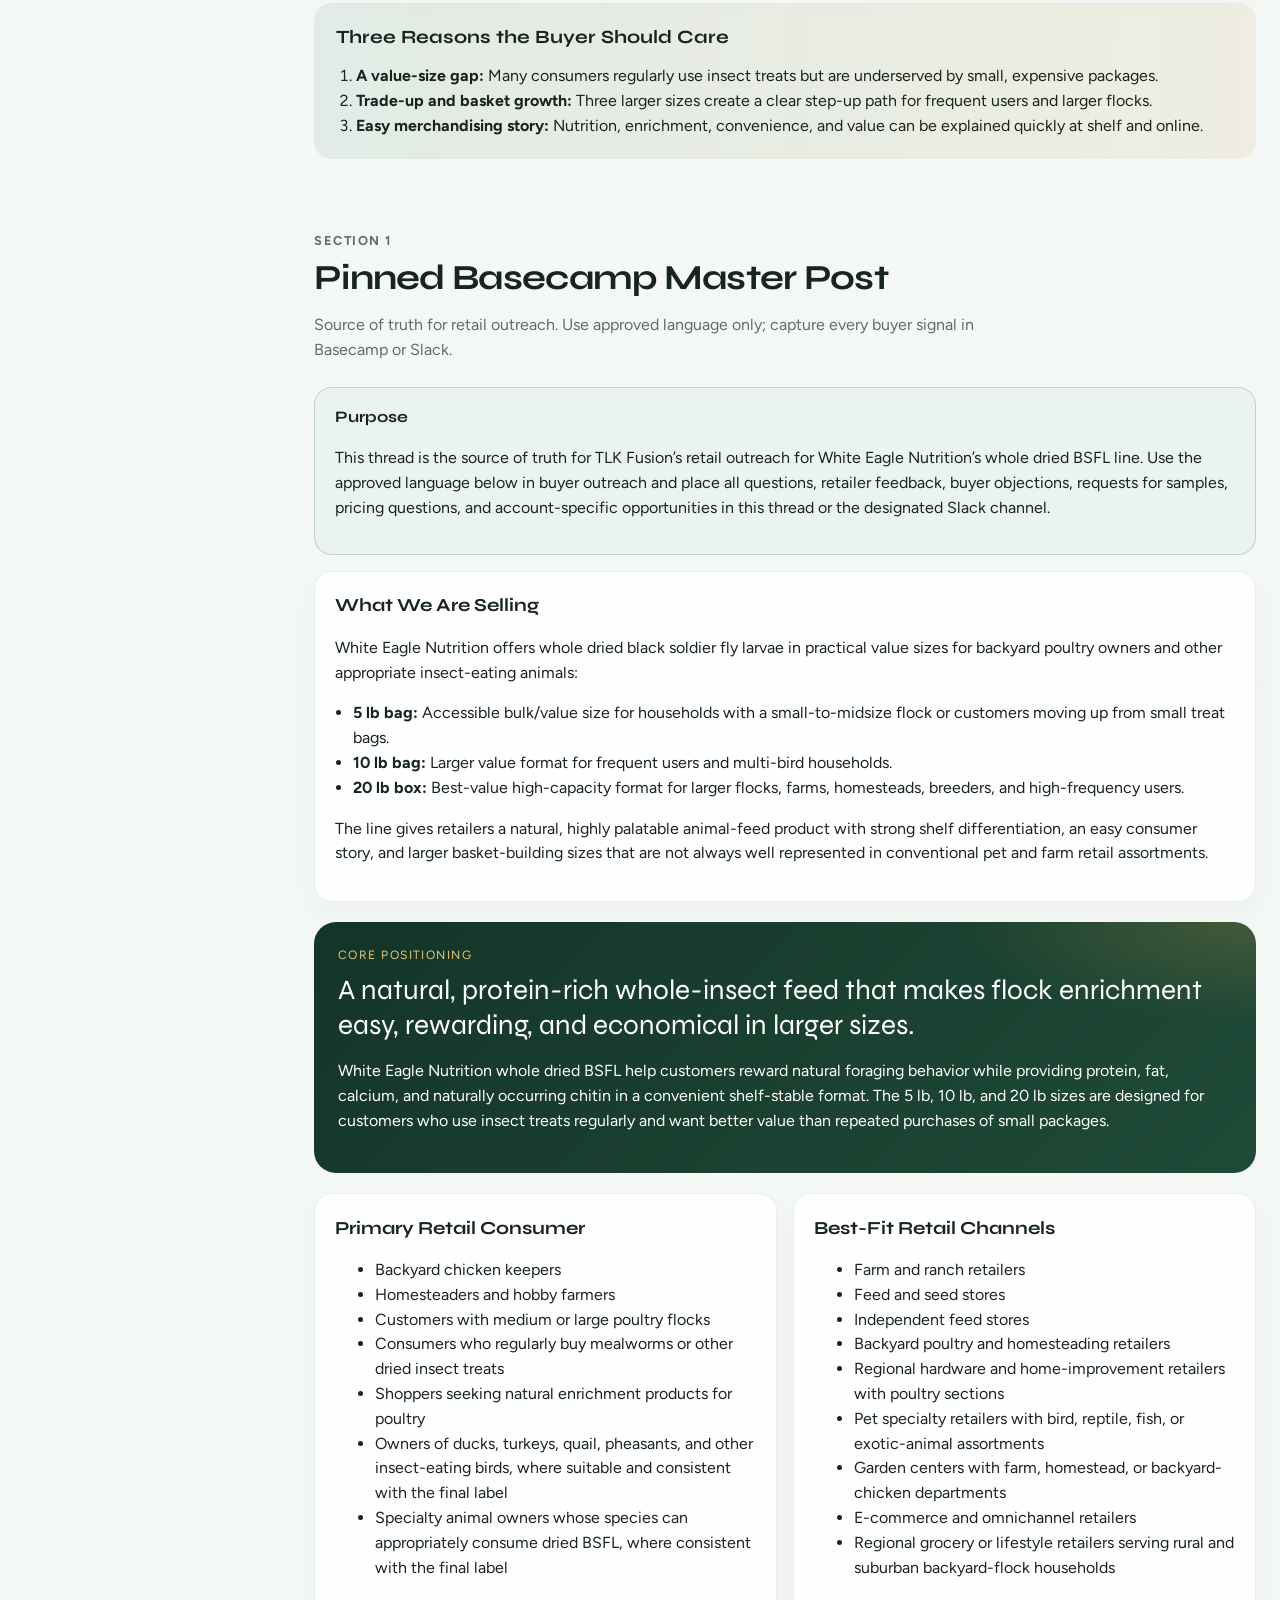
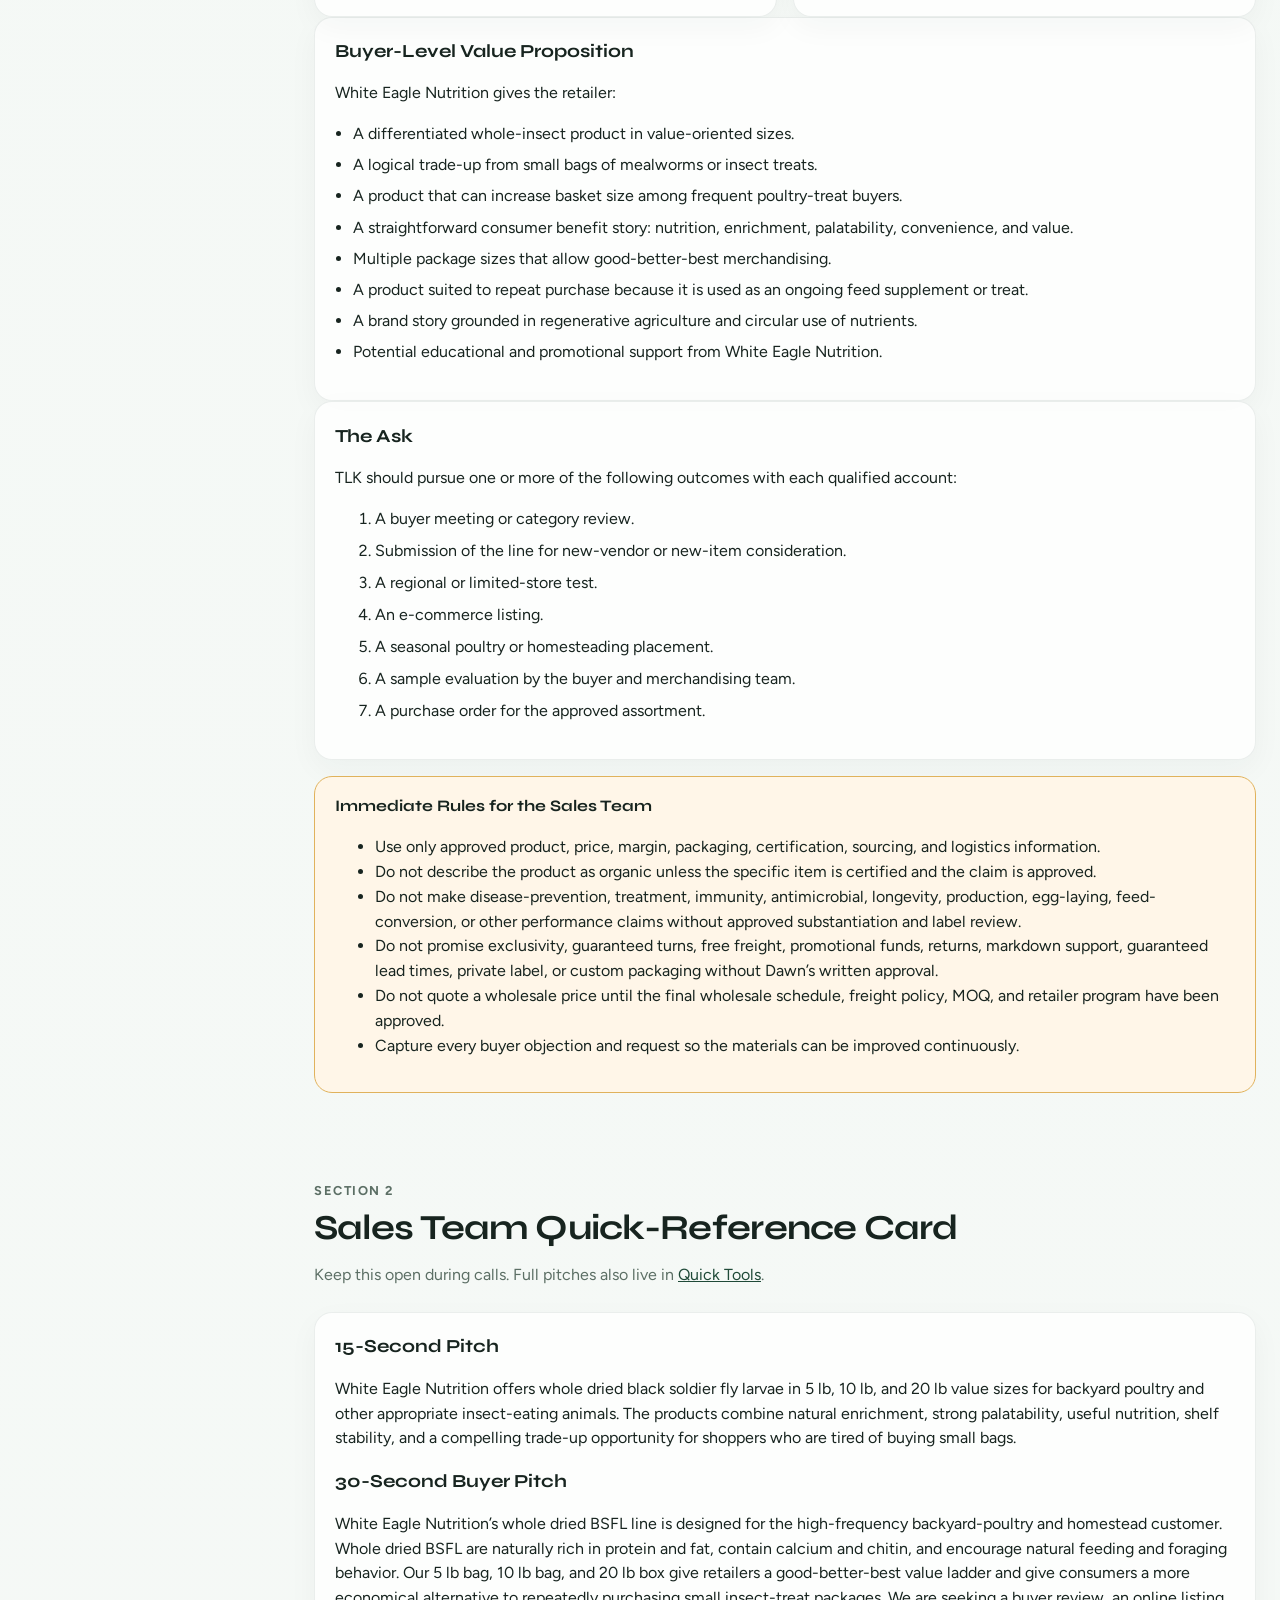
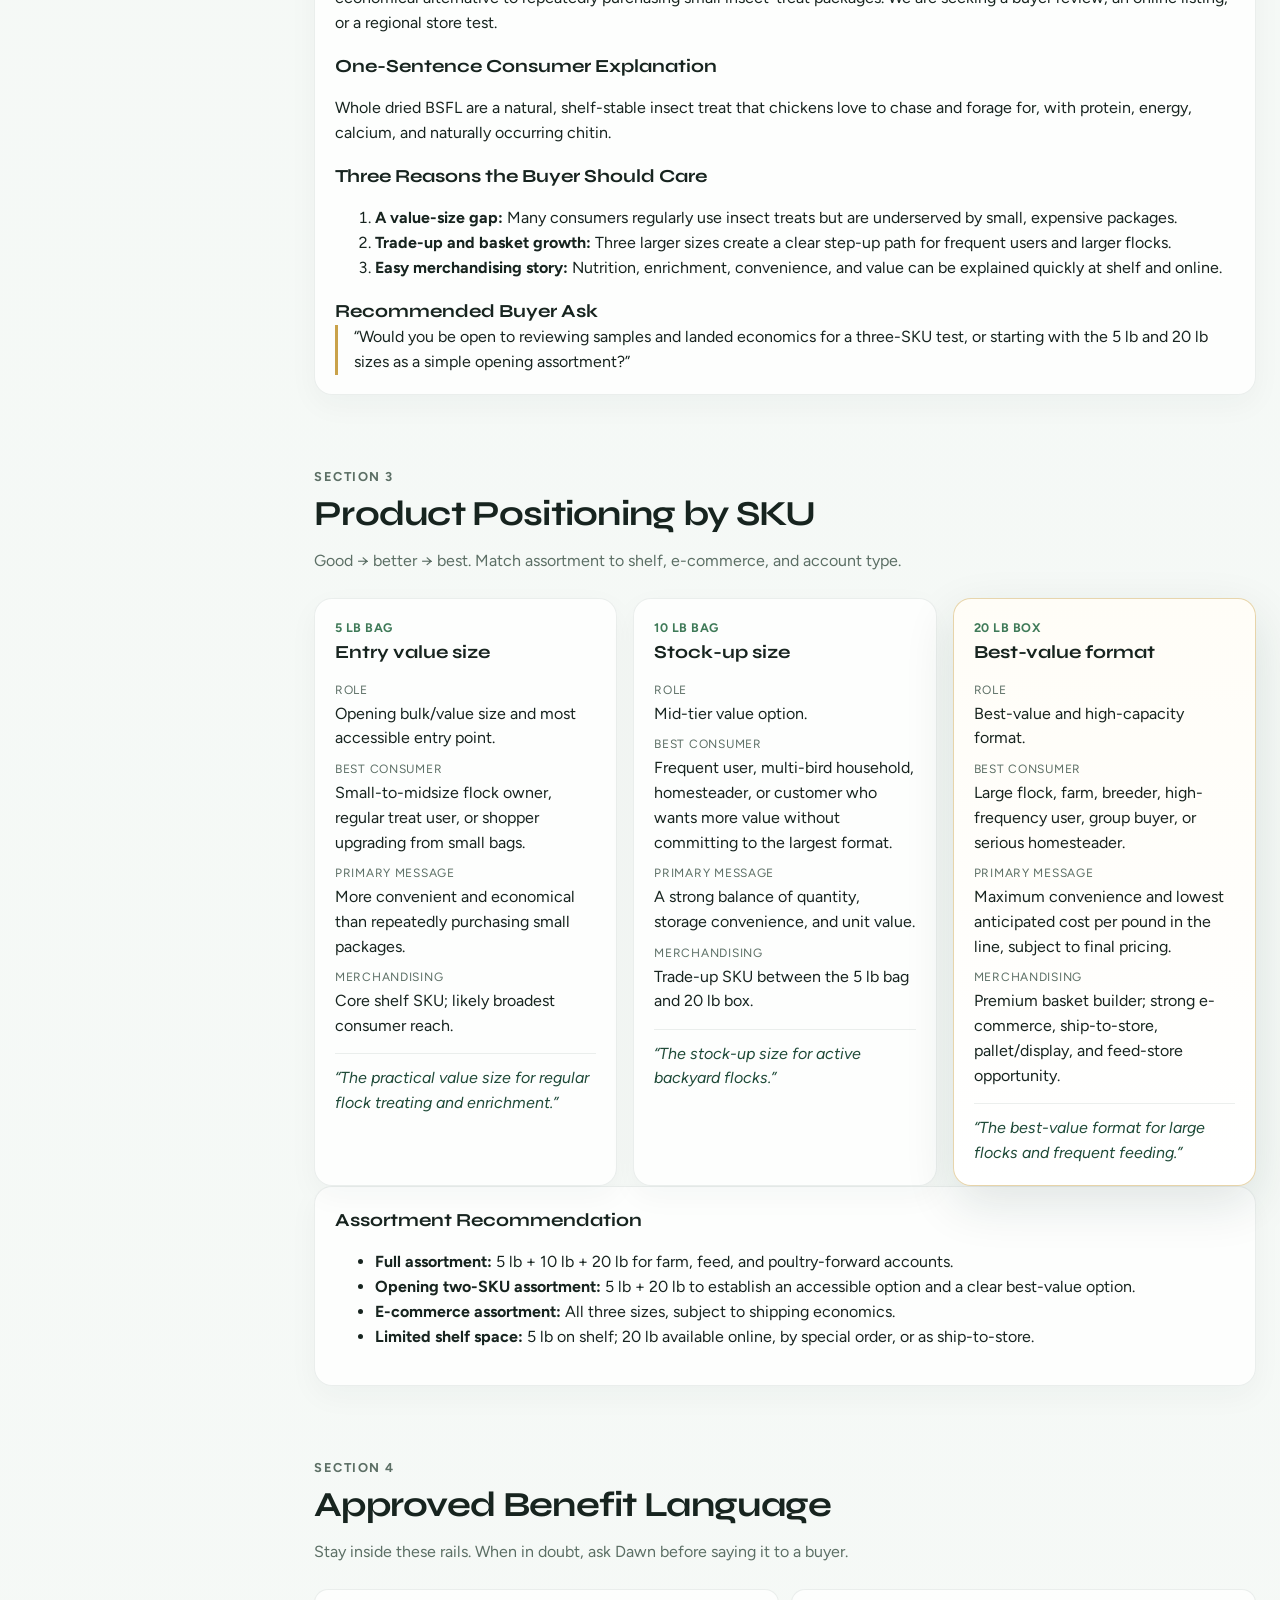
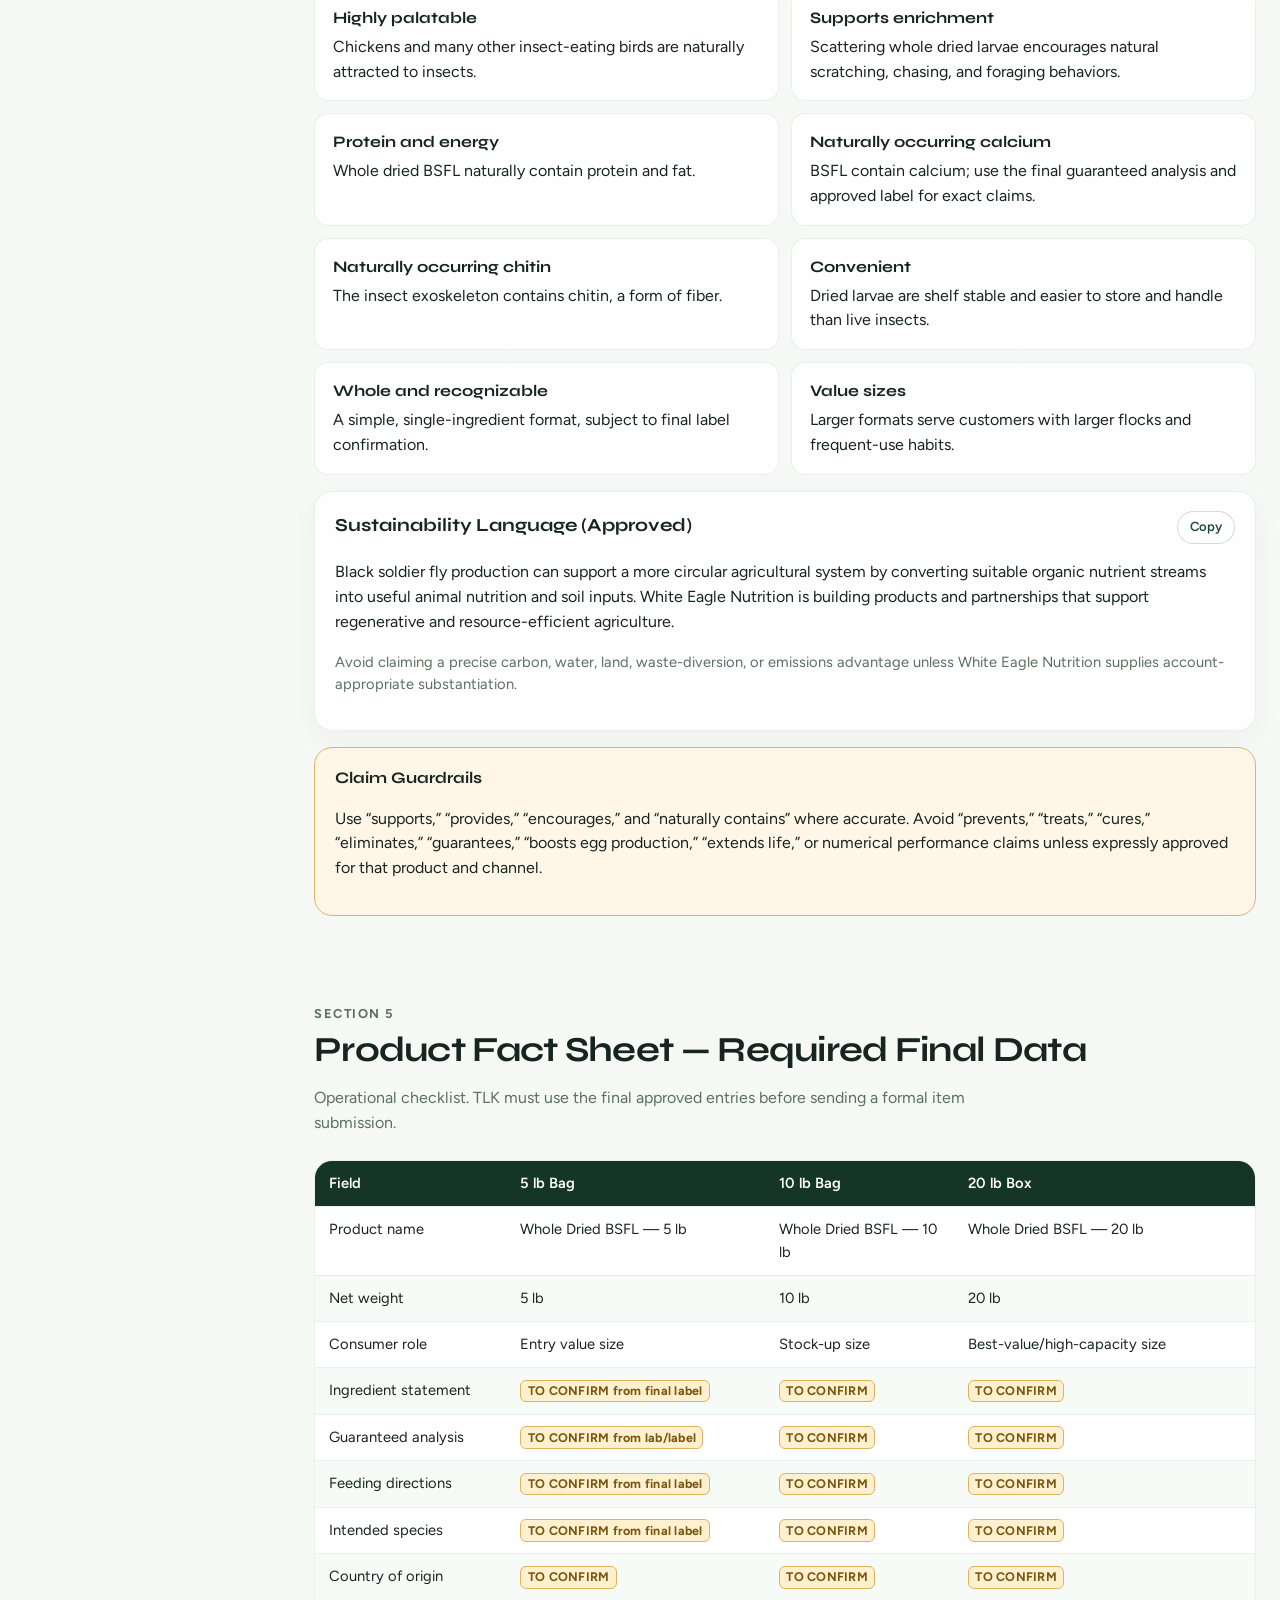
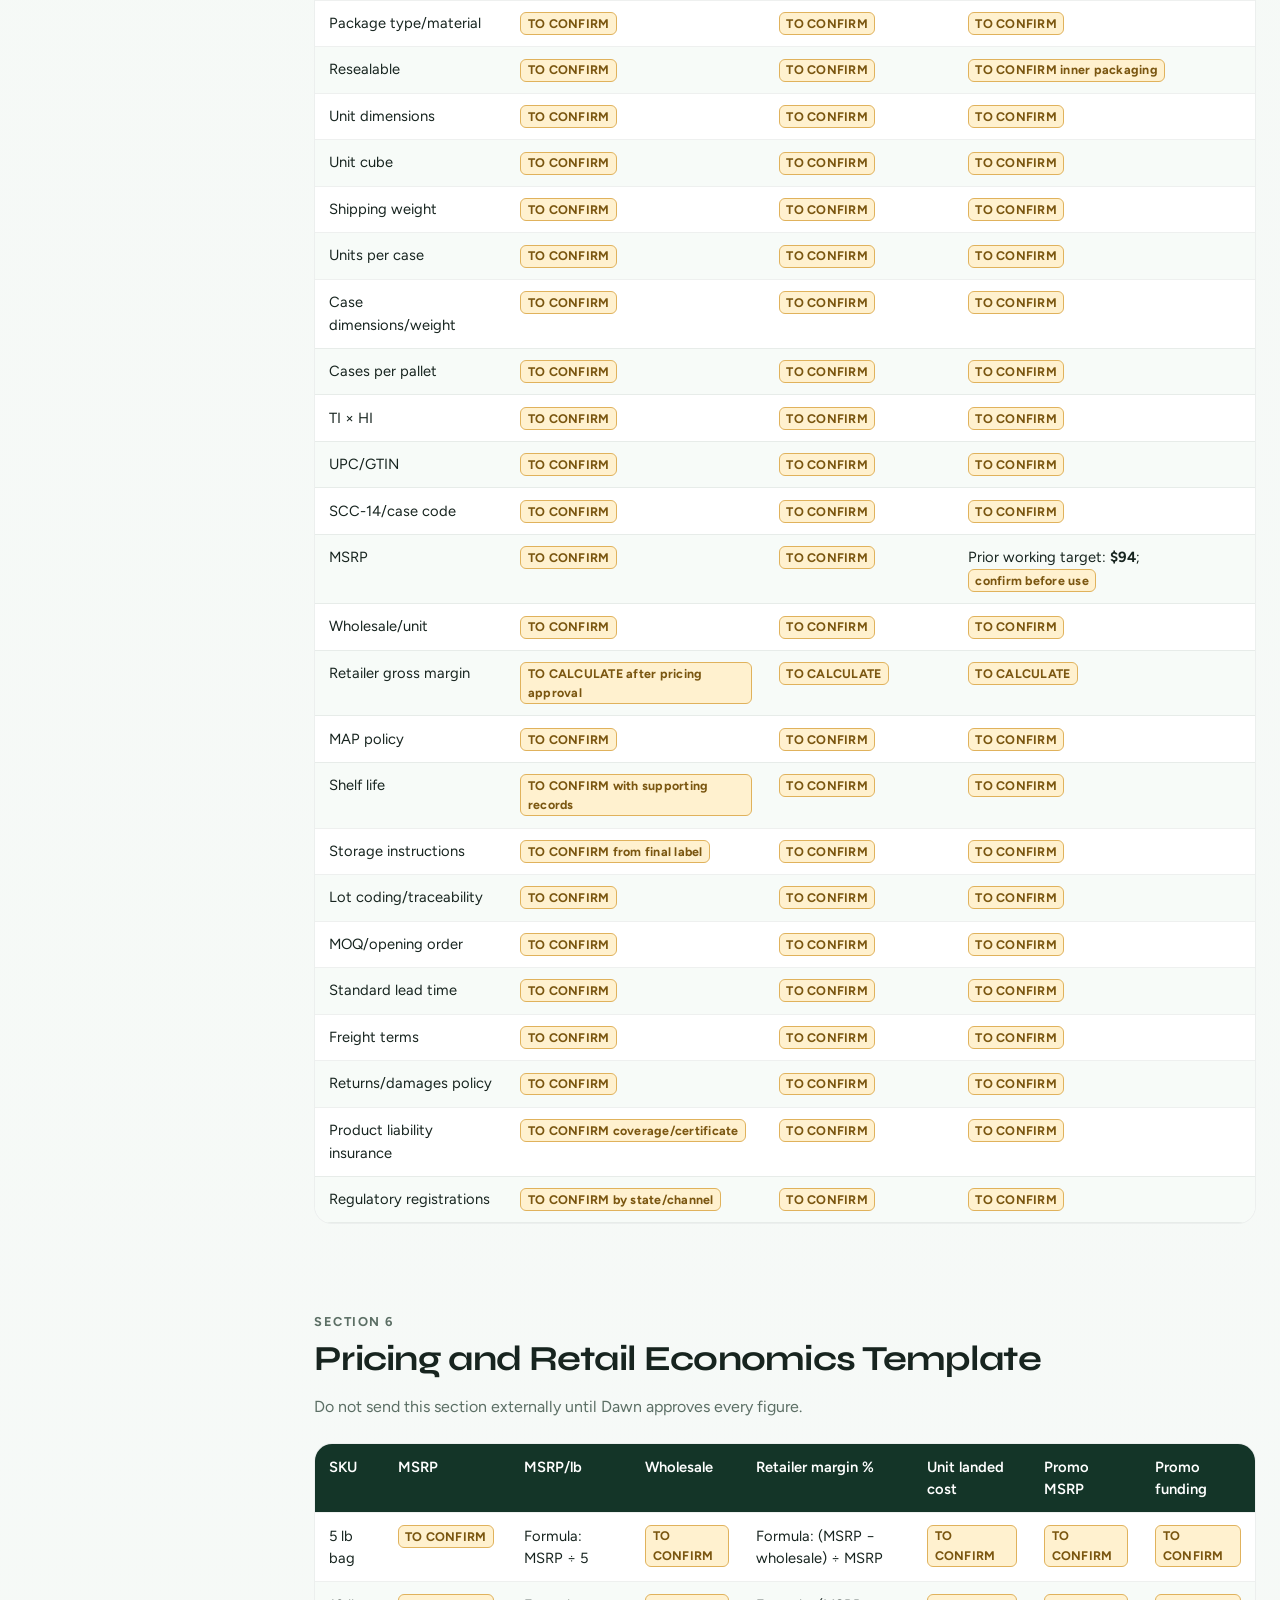
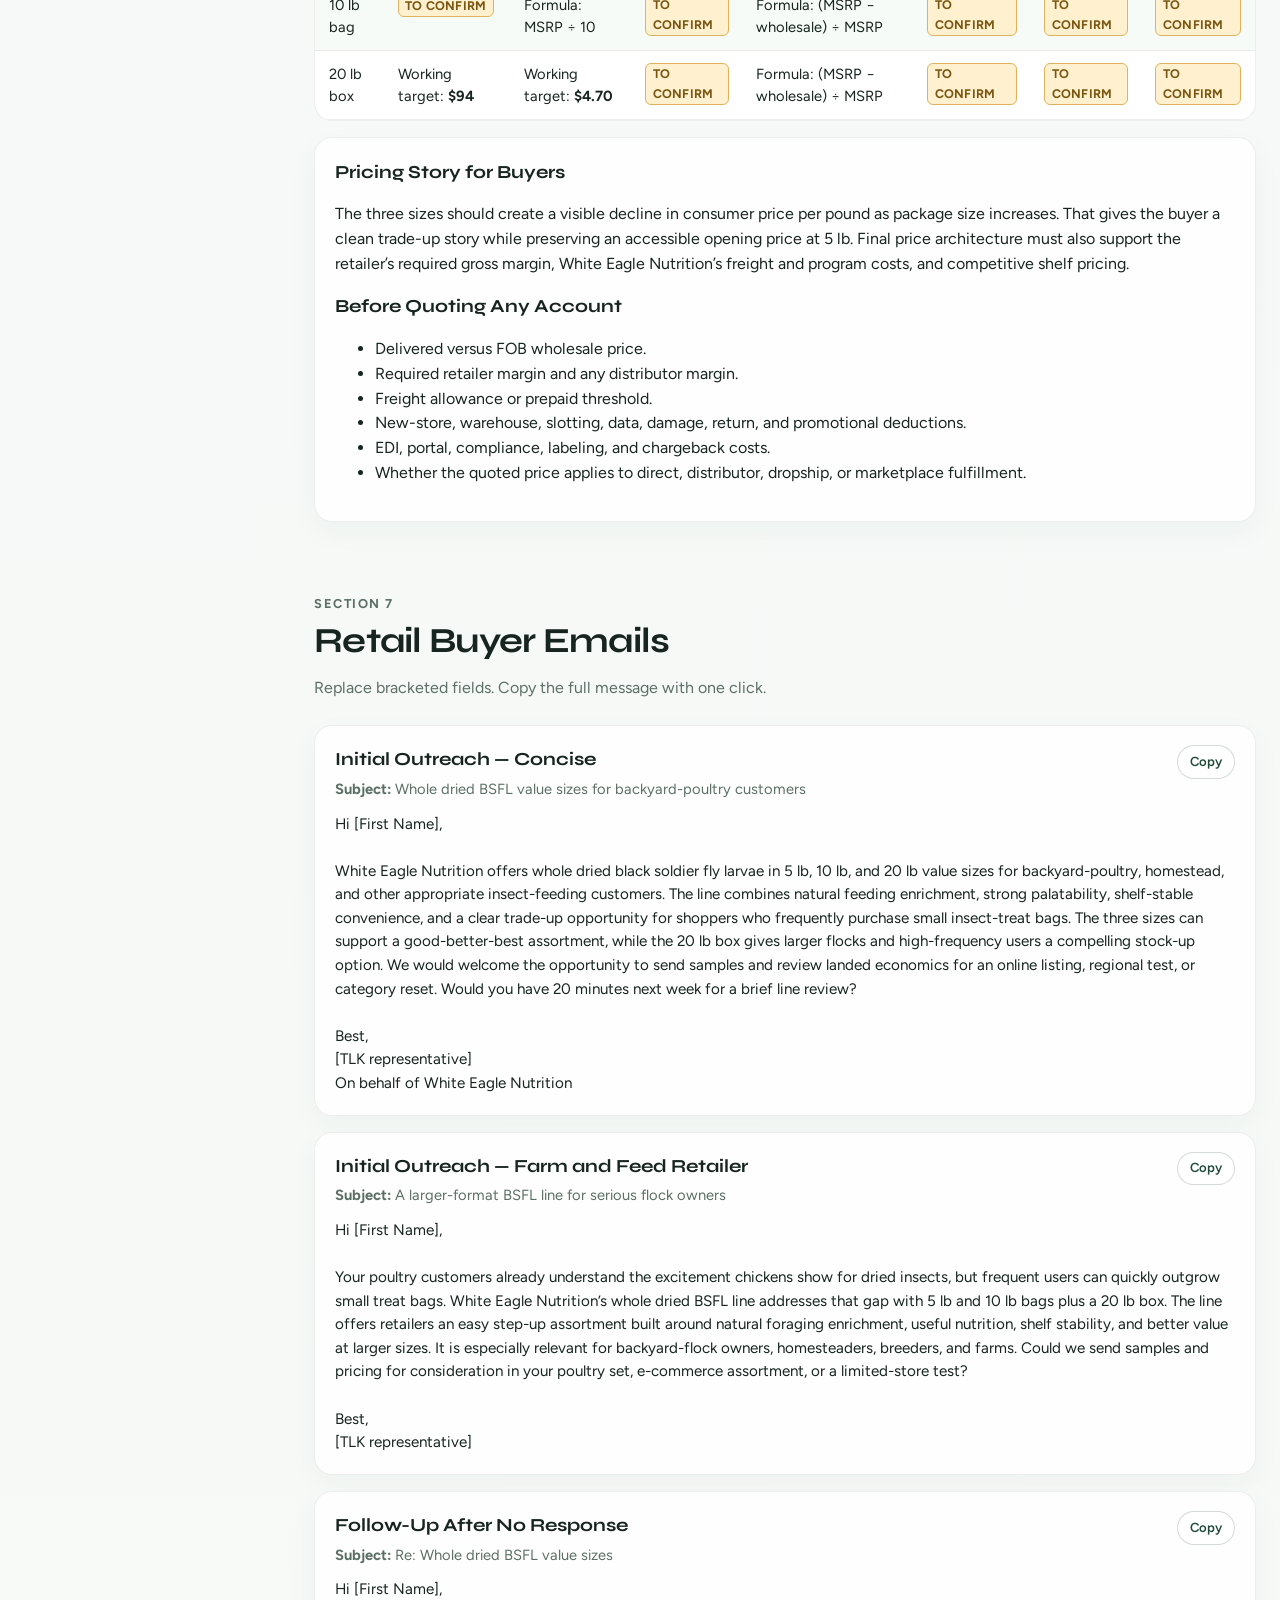
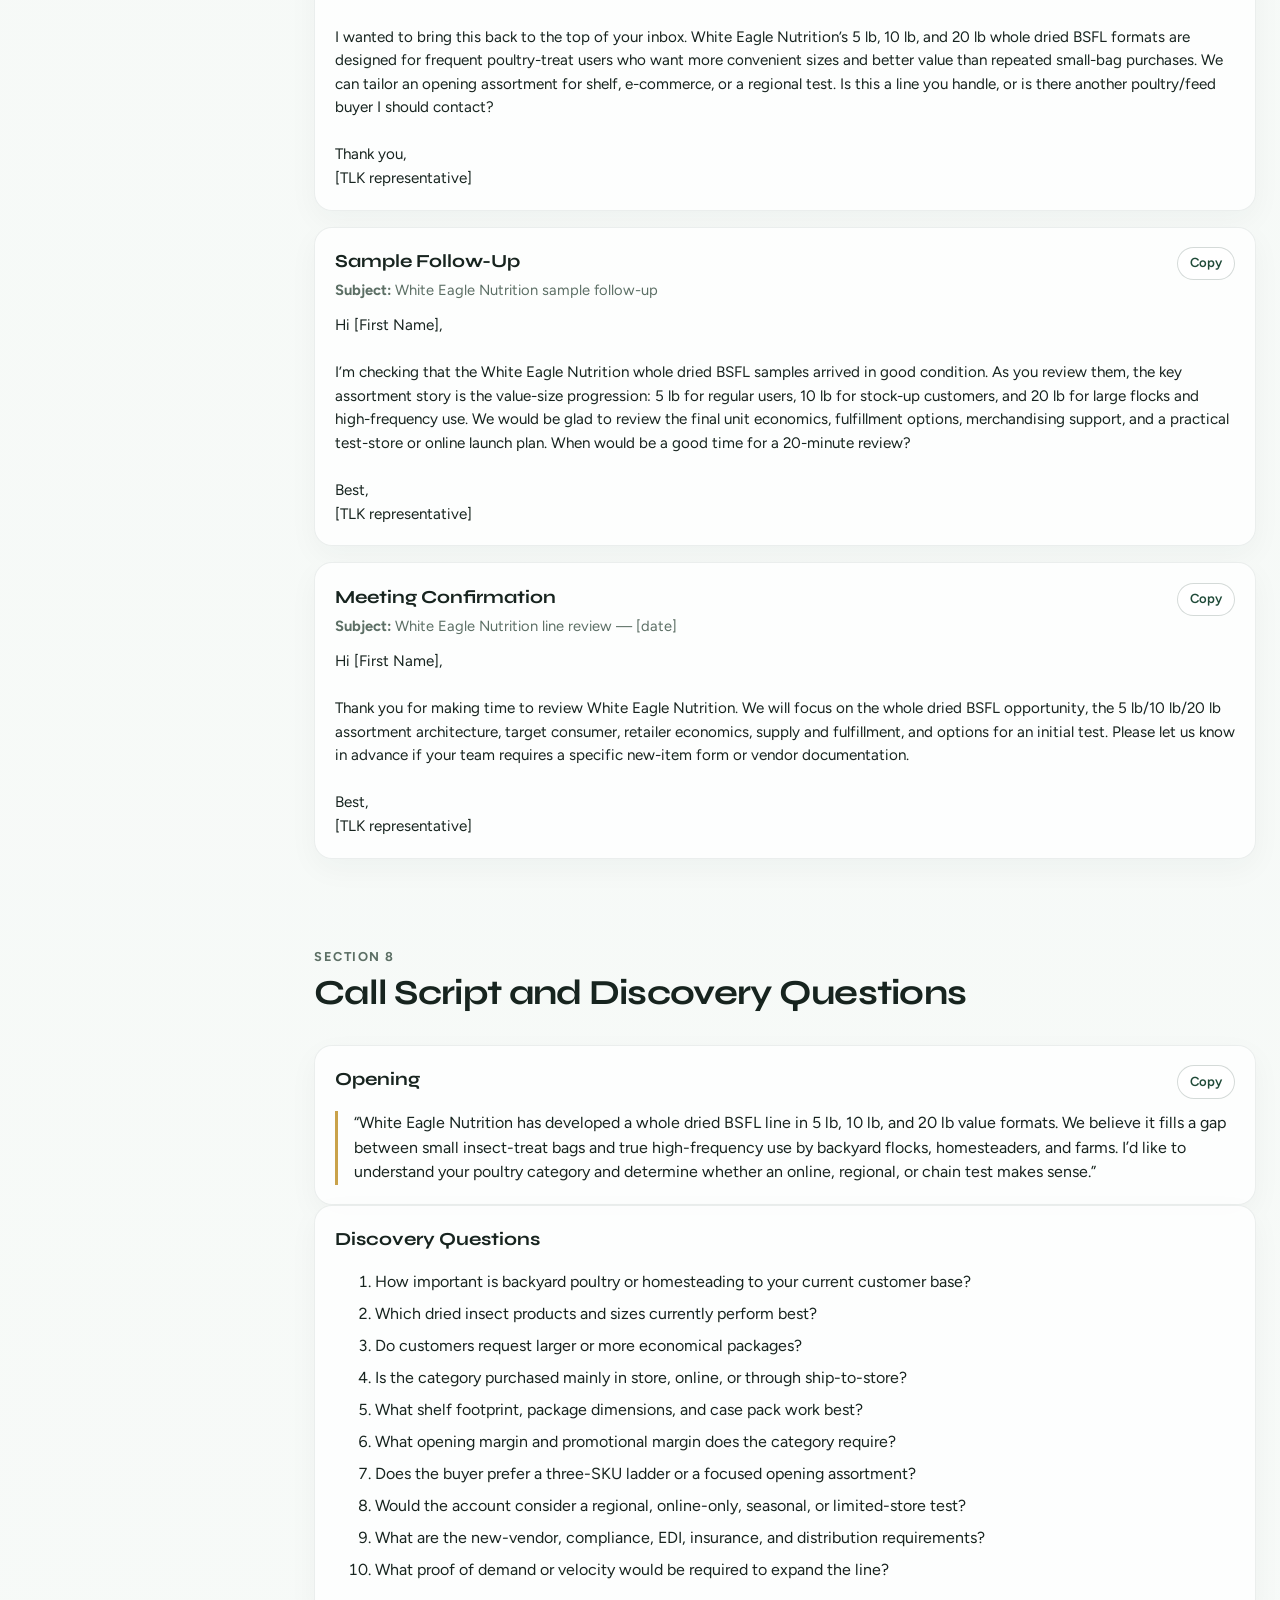
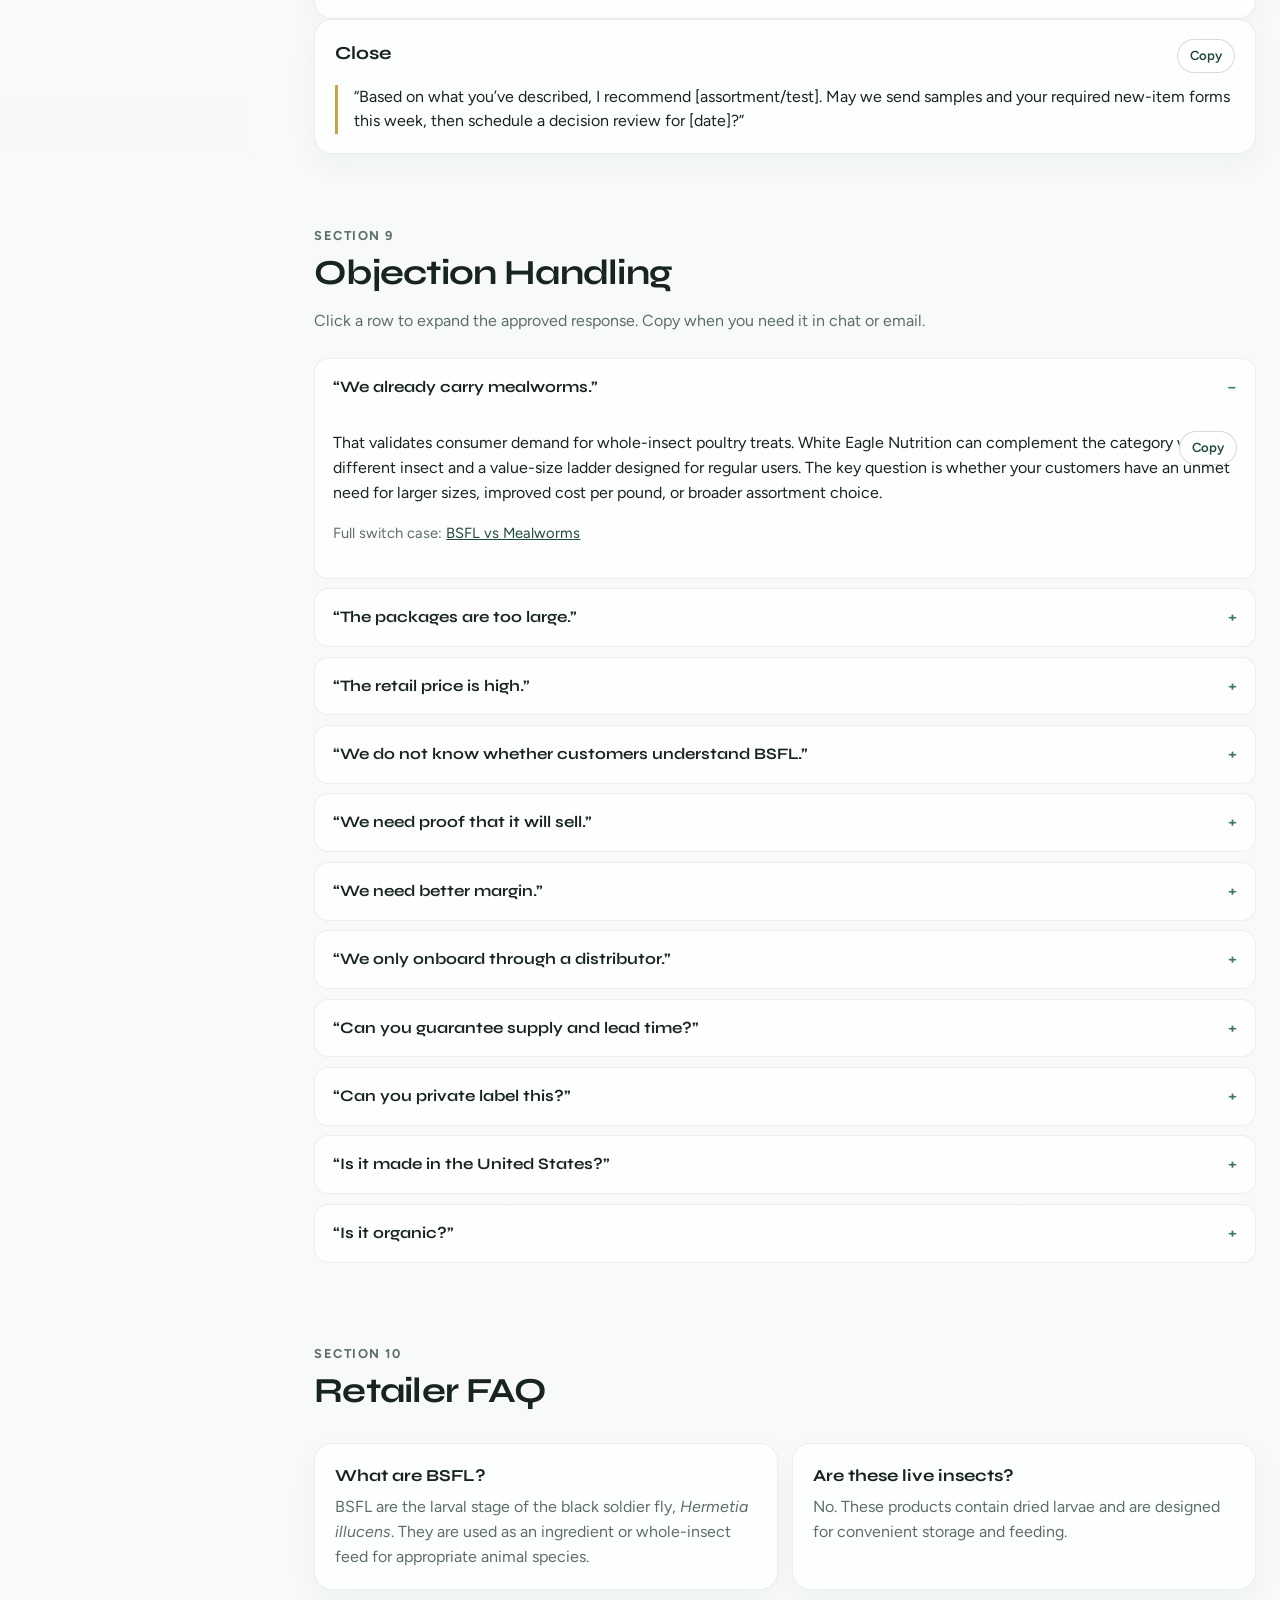
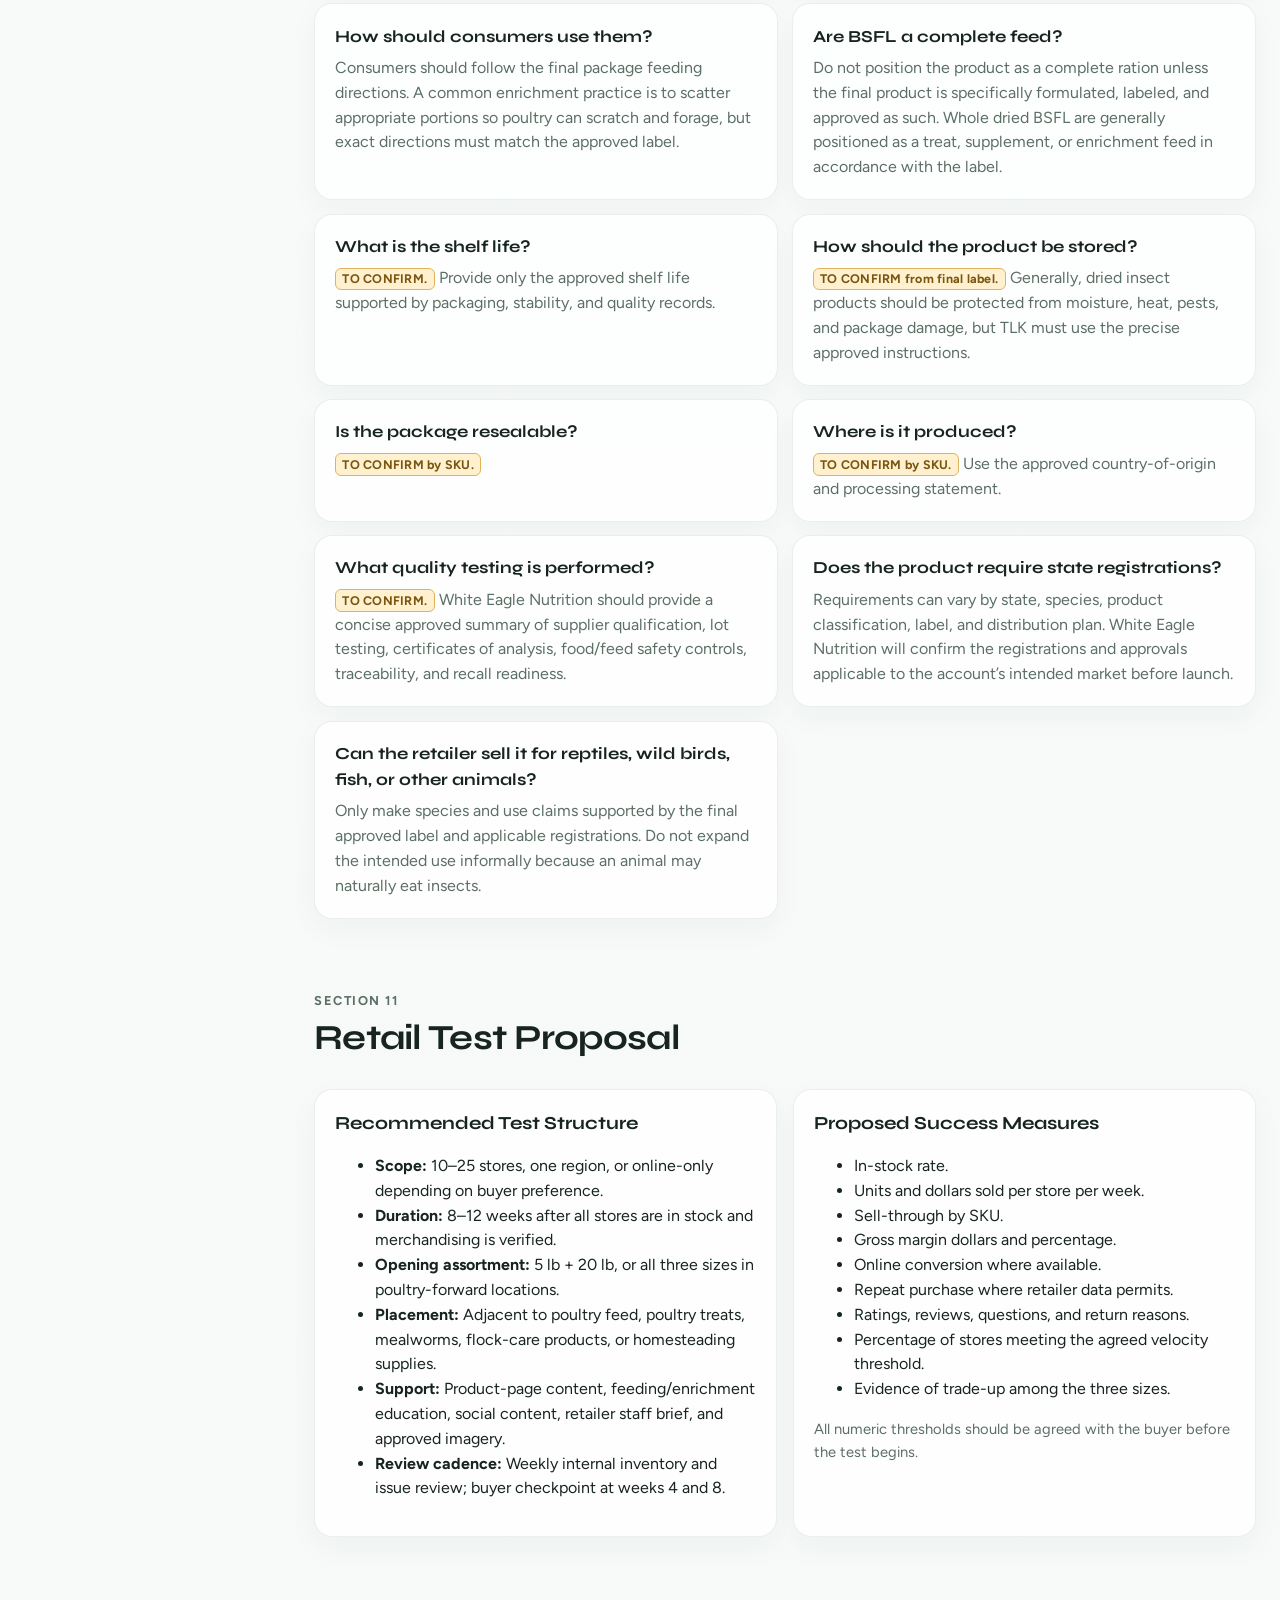
==== commit b950a8e2: "Link mealworm objection to BSFL vs mealworms section Co-authored-by: dawnsyeung <dawnsyeung@users.no" ====
--- a/index.html
+++ b/index.html
@@ -643,6 +643,7 @@
               <div class="accordion-body" data-copy-block>
                 <button type="button" class="copy-btn" data-copy>Copy</button>
                 <p class="copy-text">That validates consumer demand for whole-insect poultry treats. White Eagle Nutrition can complement the category with a different insect and a value-size ladder designed for regular users. The key question is whether your customers have an unmet need for larger sizes, improved cost per pound, or broader assortment choice.</p>
+                <p class="note" style="margin-top:0.75rem;">Full switch case: <a href="#bsfl-vs-mealworms">BSFL vs Mealworms</a></p>
               </div>
             </details>
             <details>
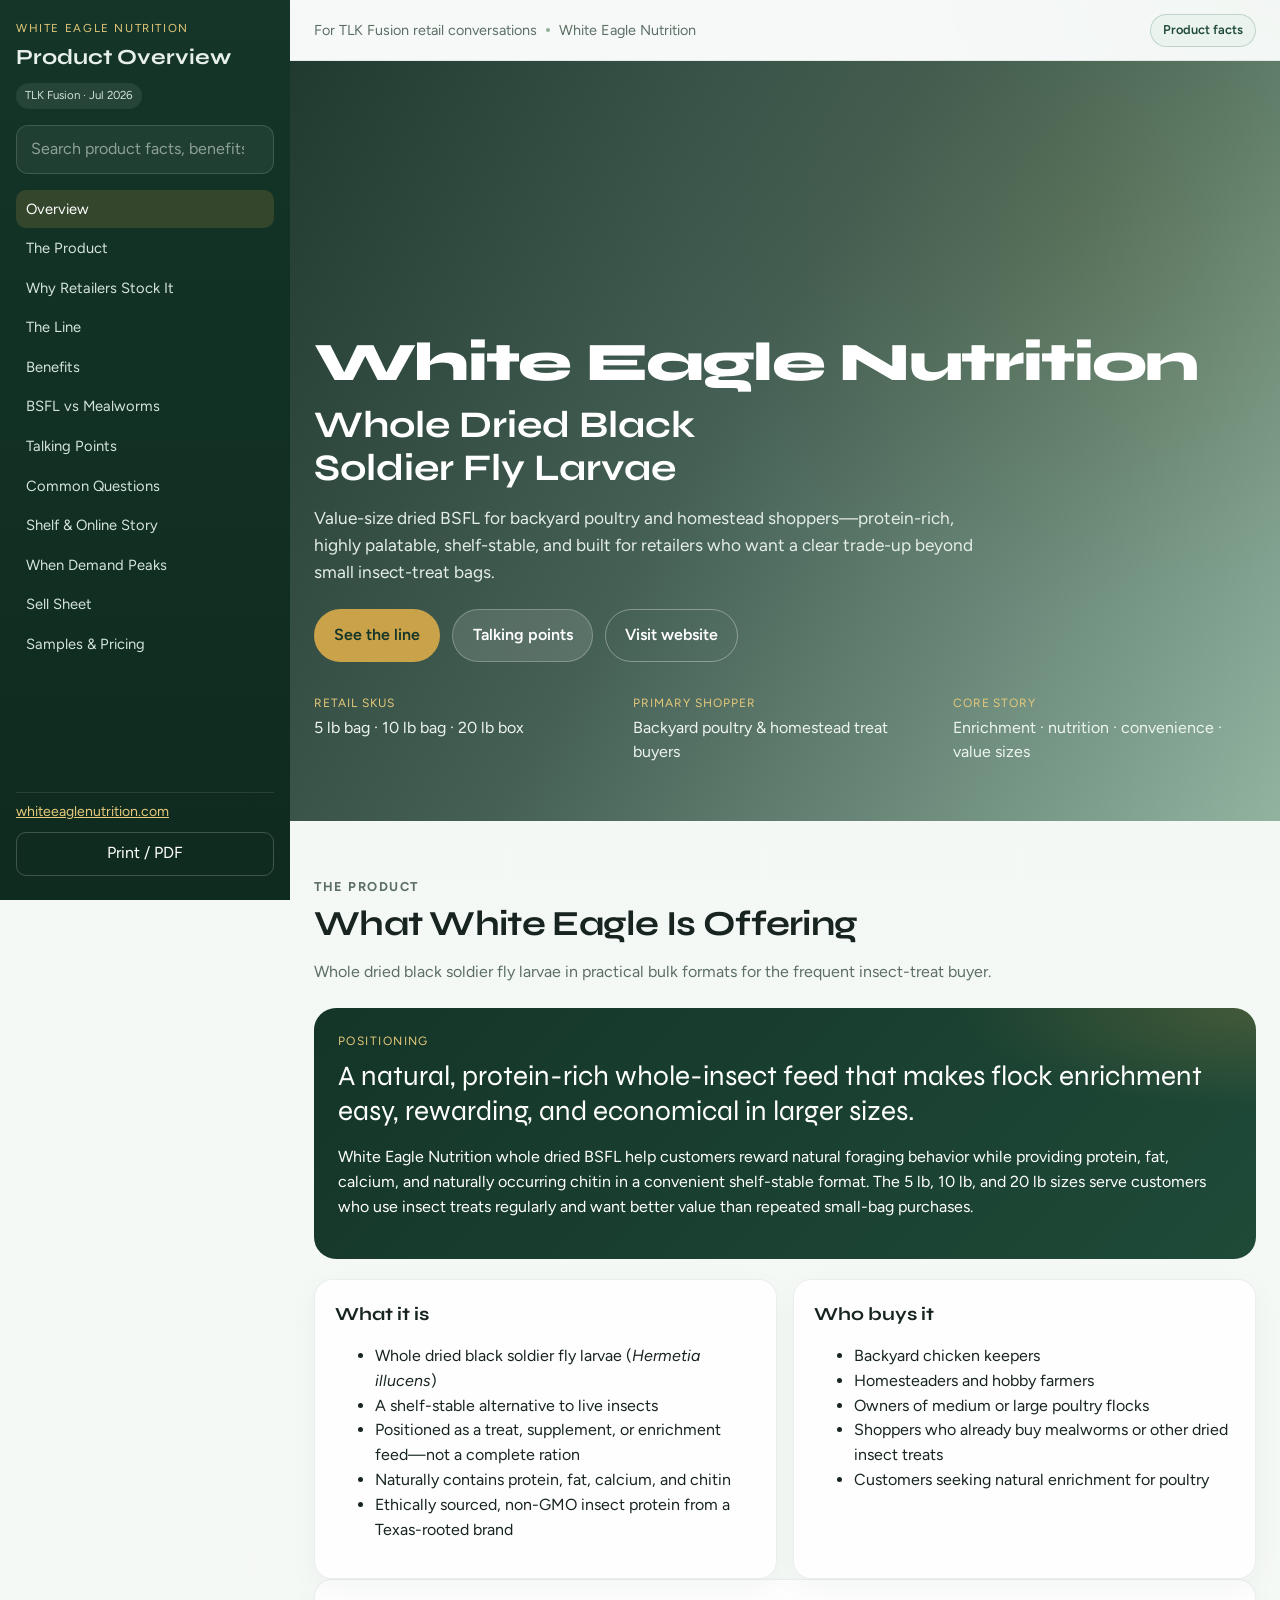
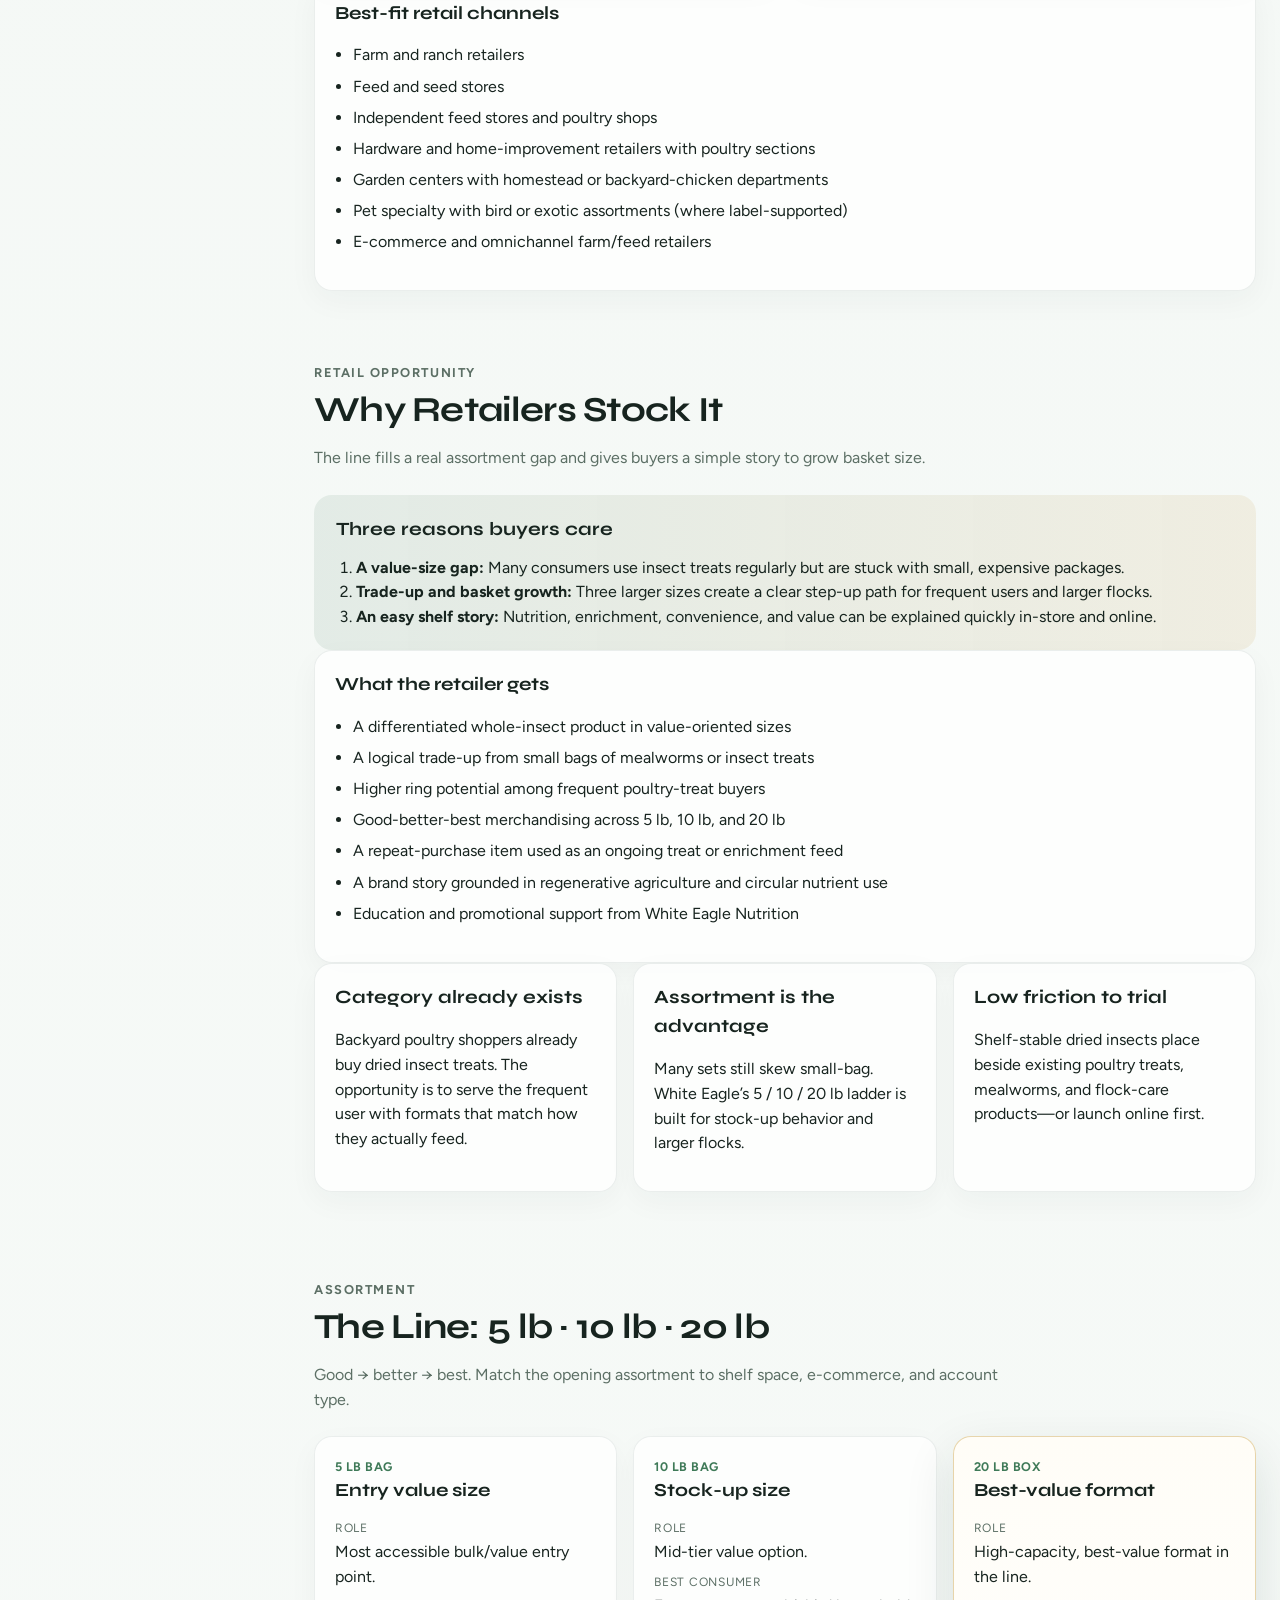
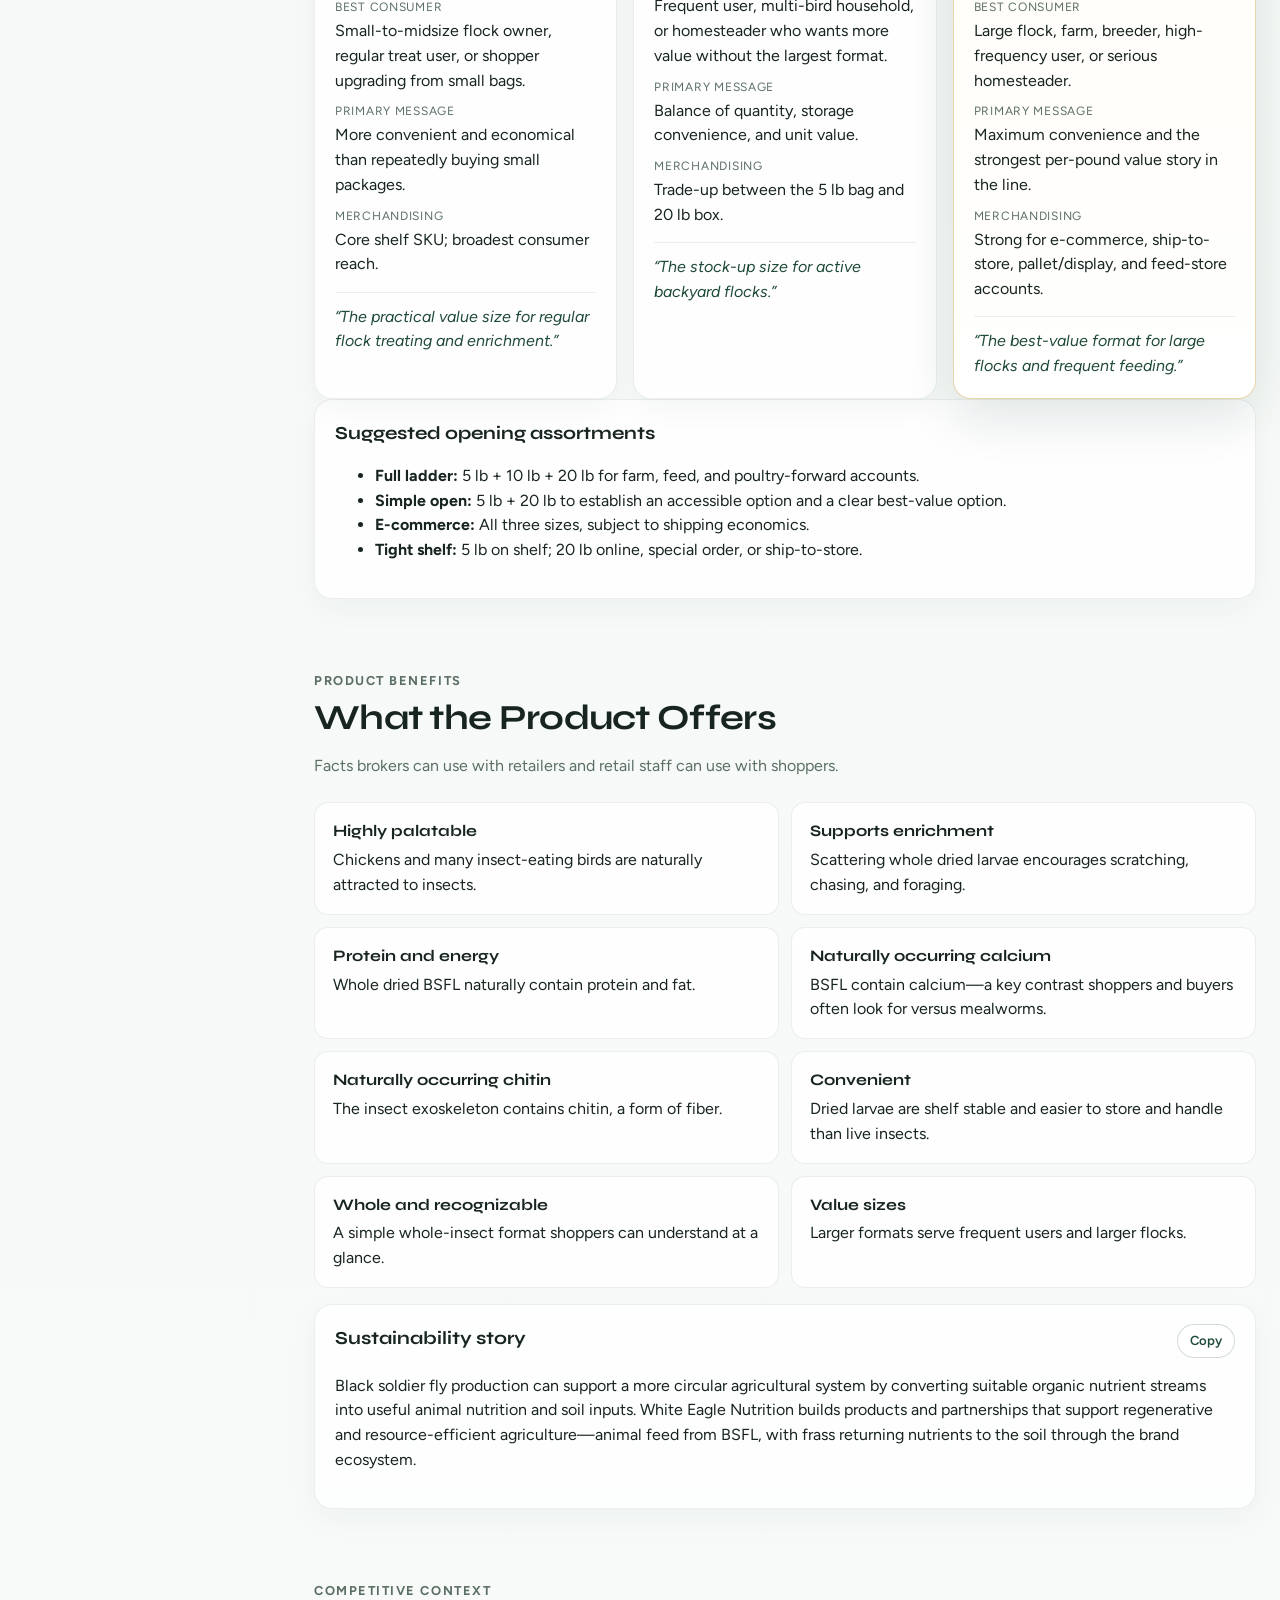
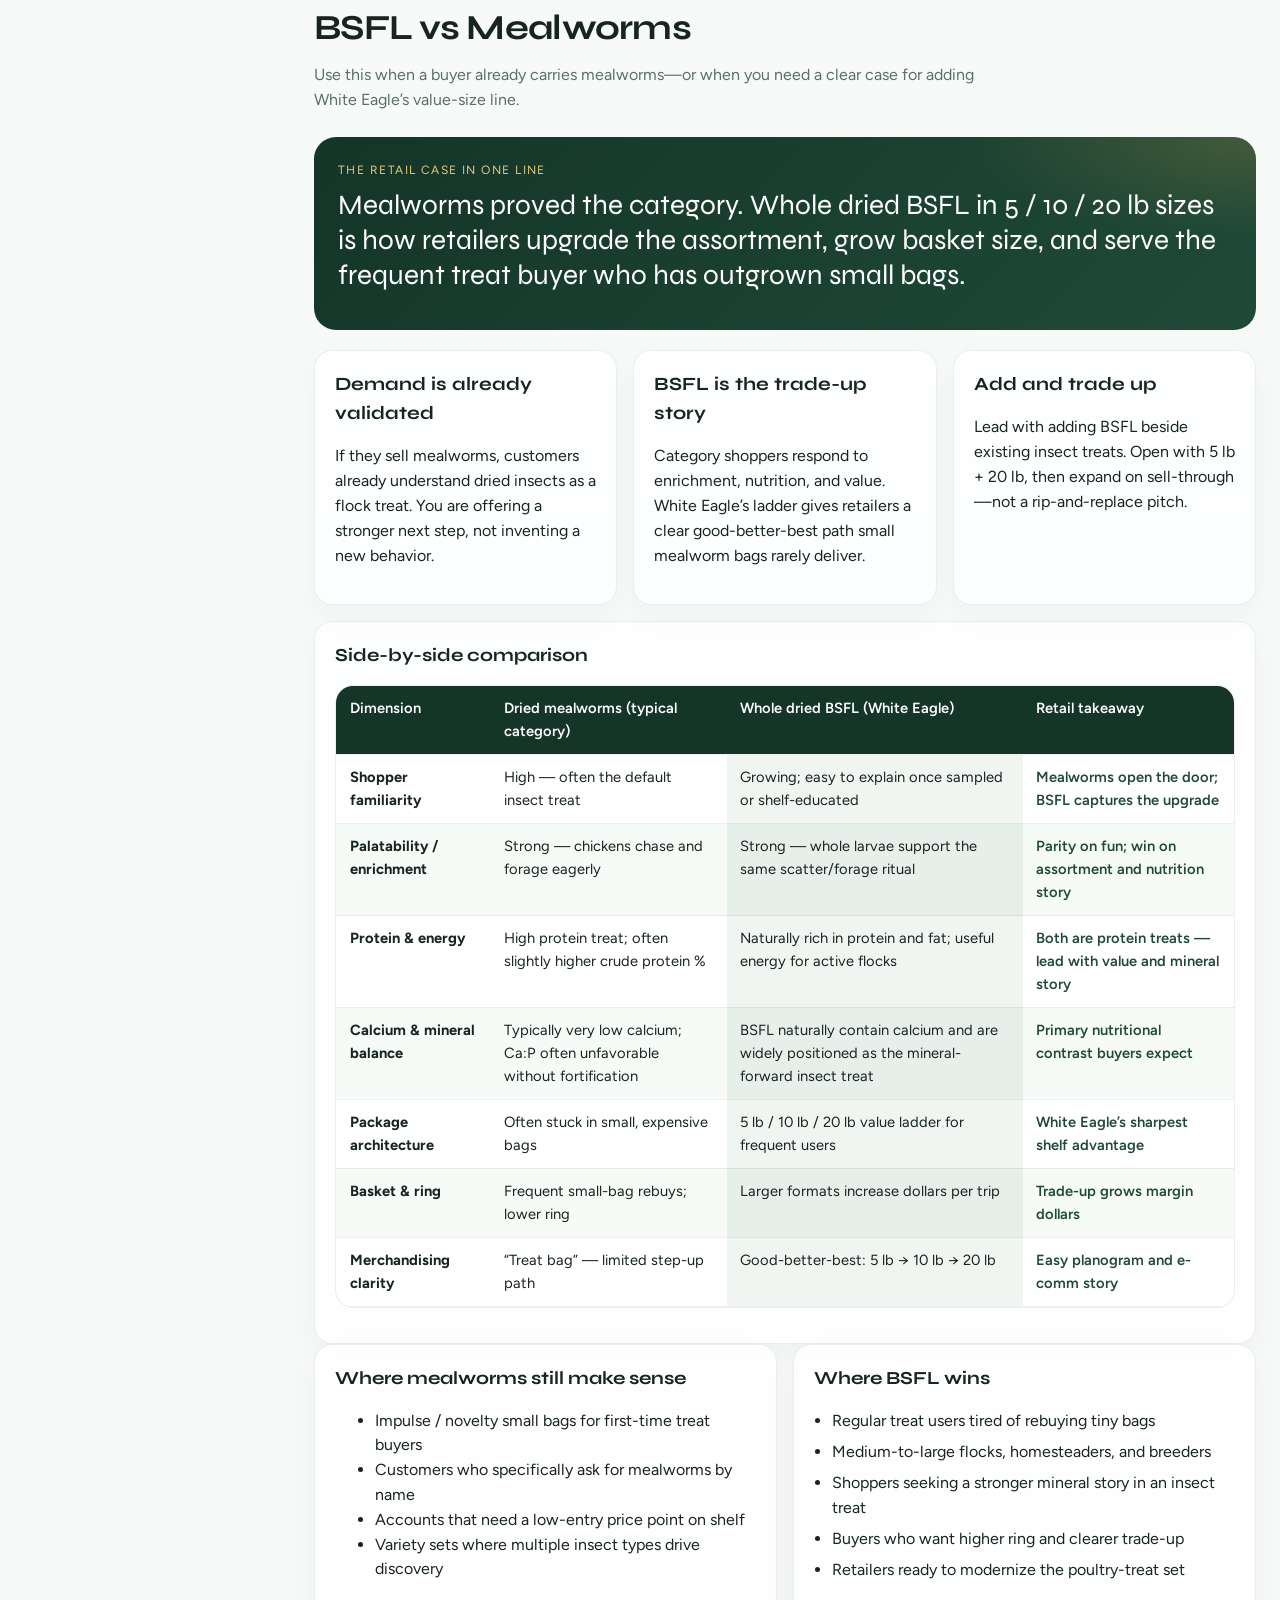
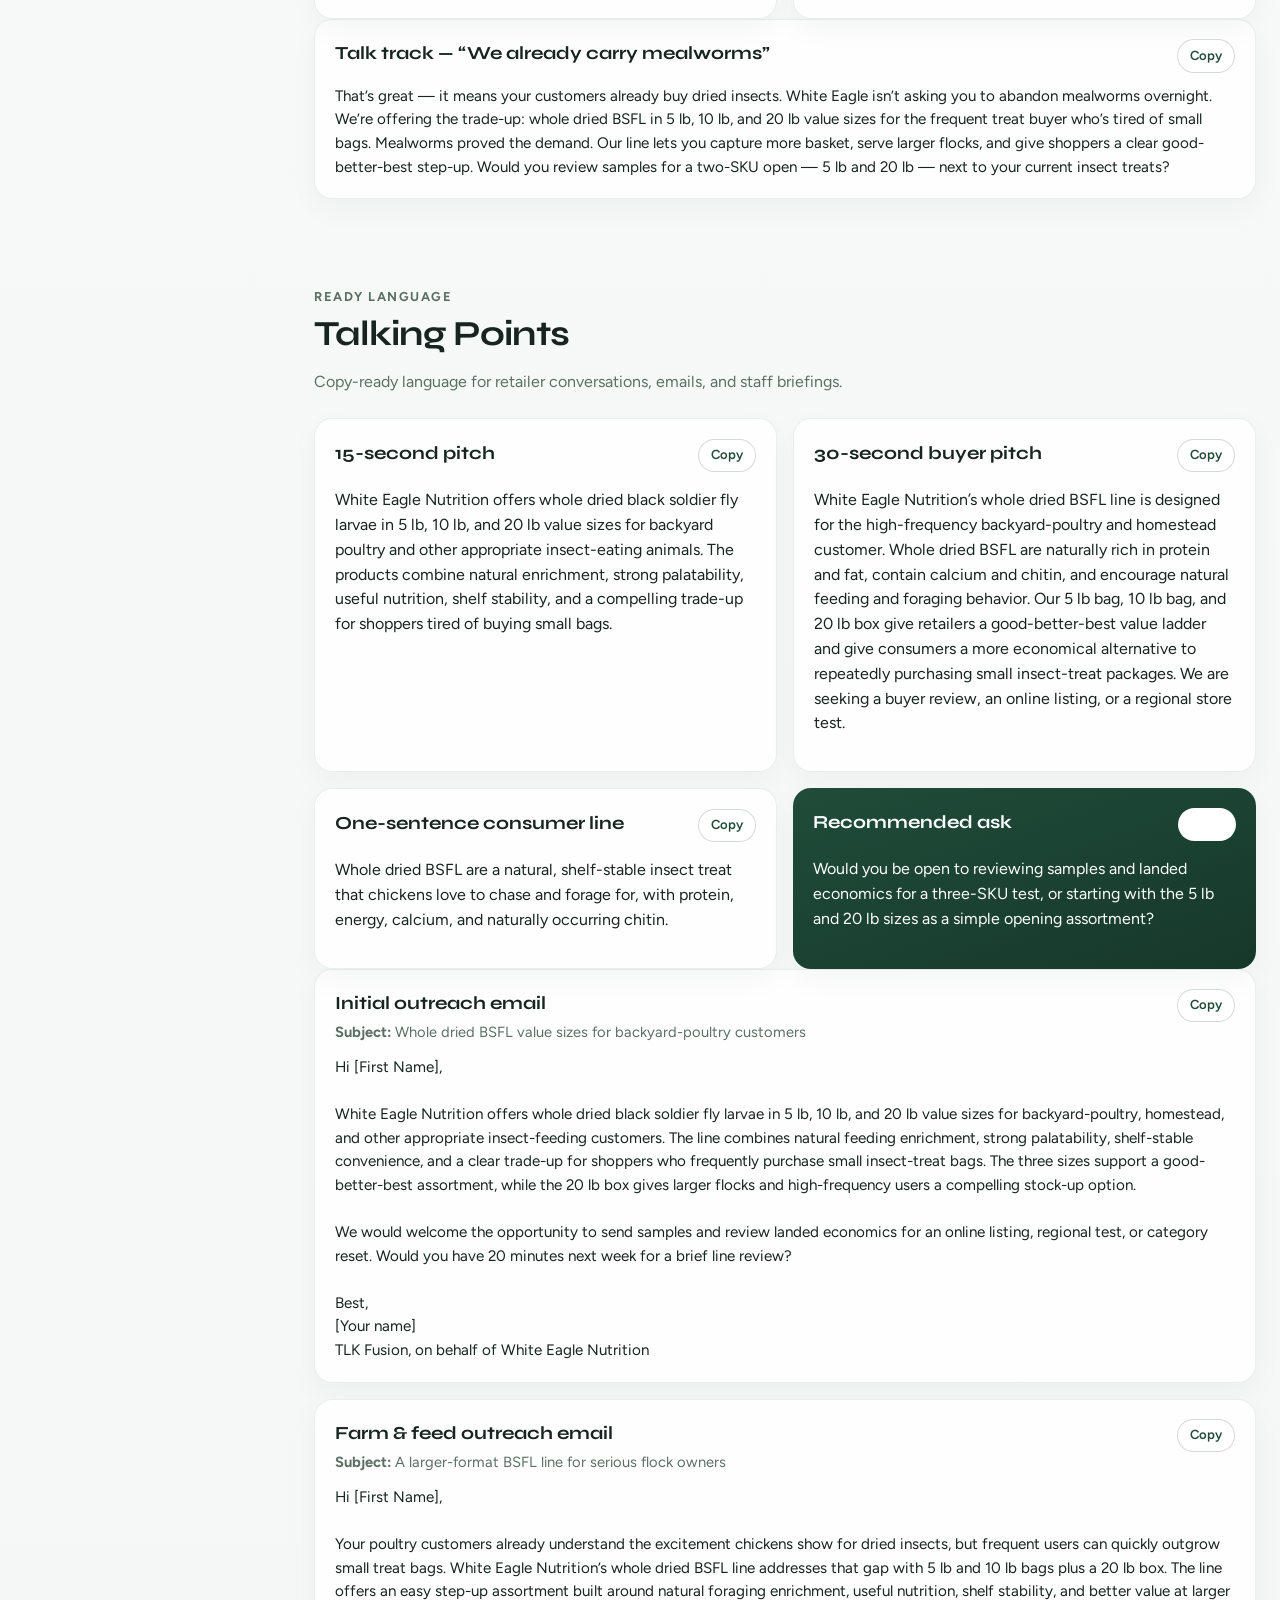
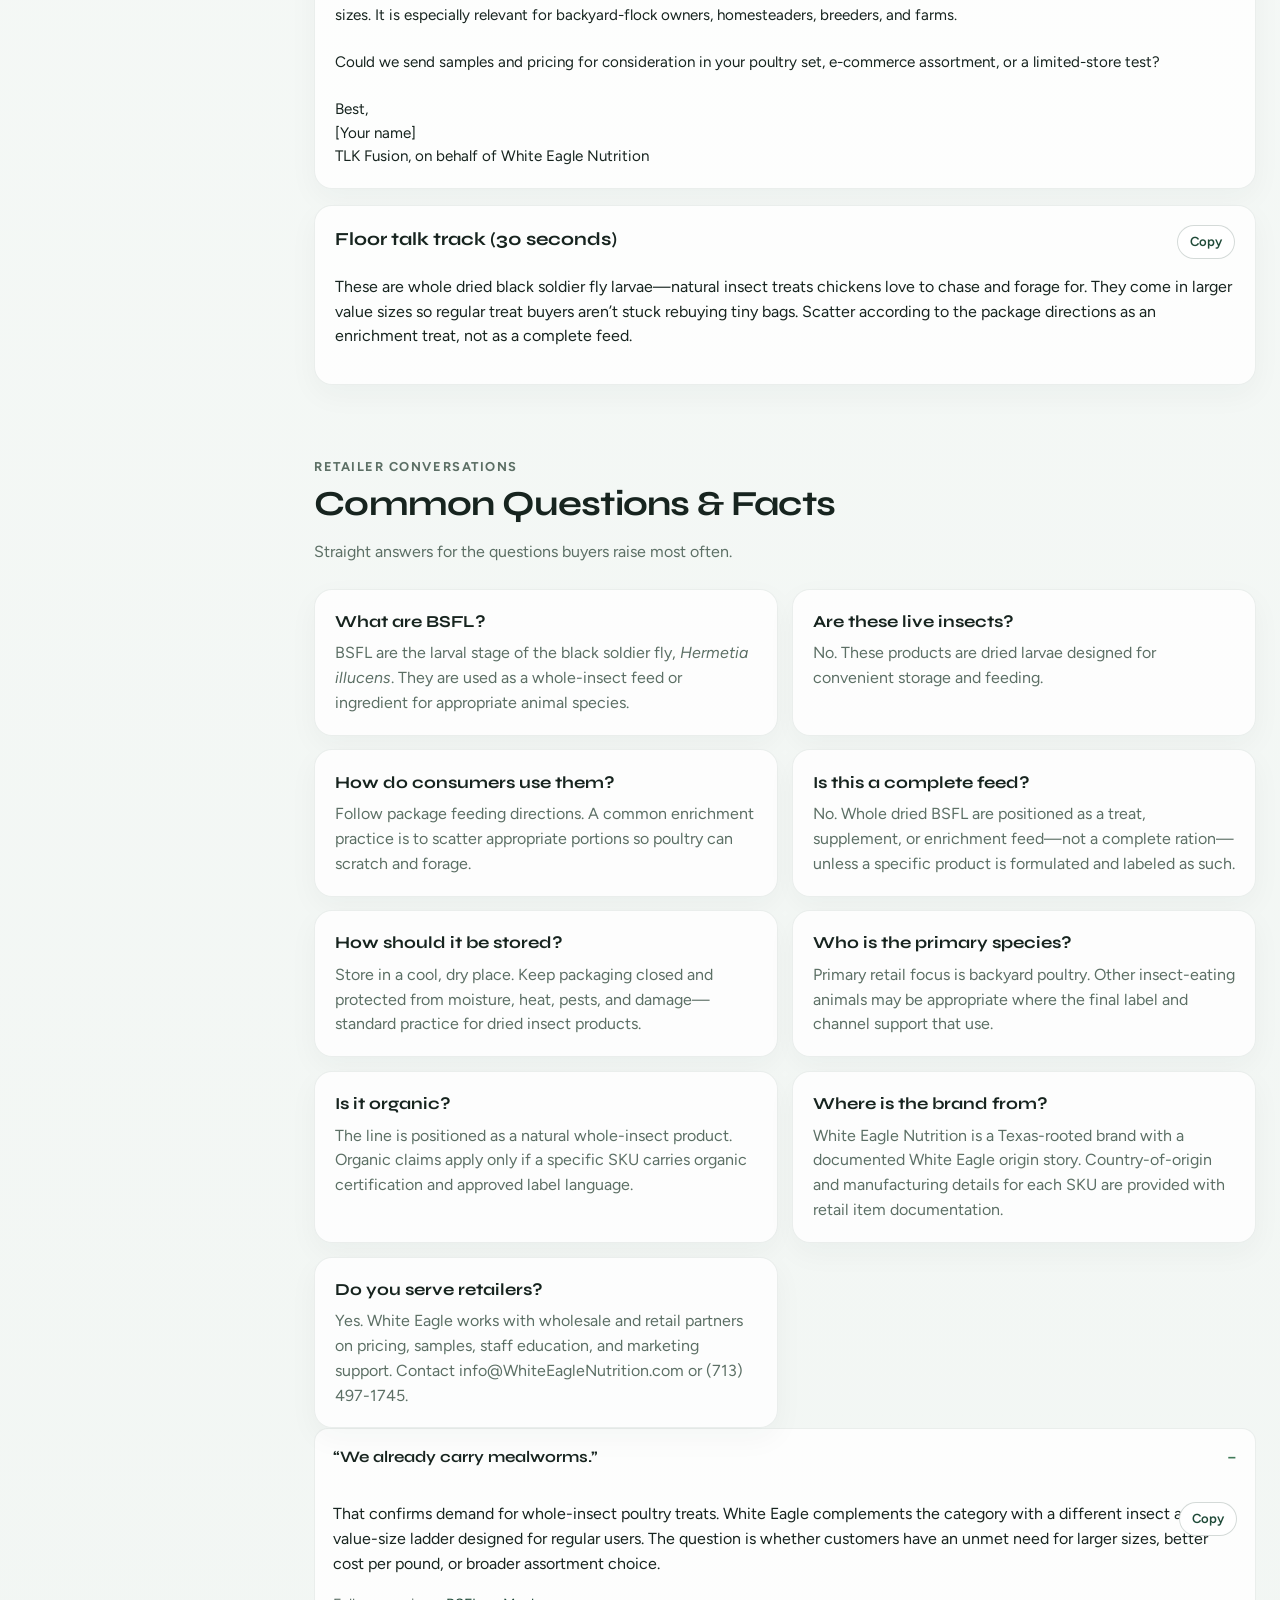
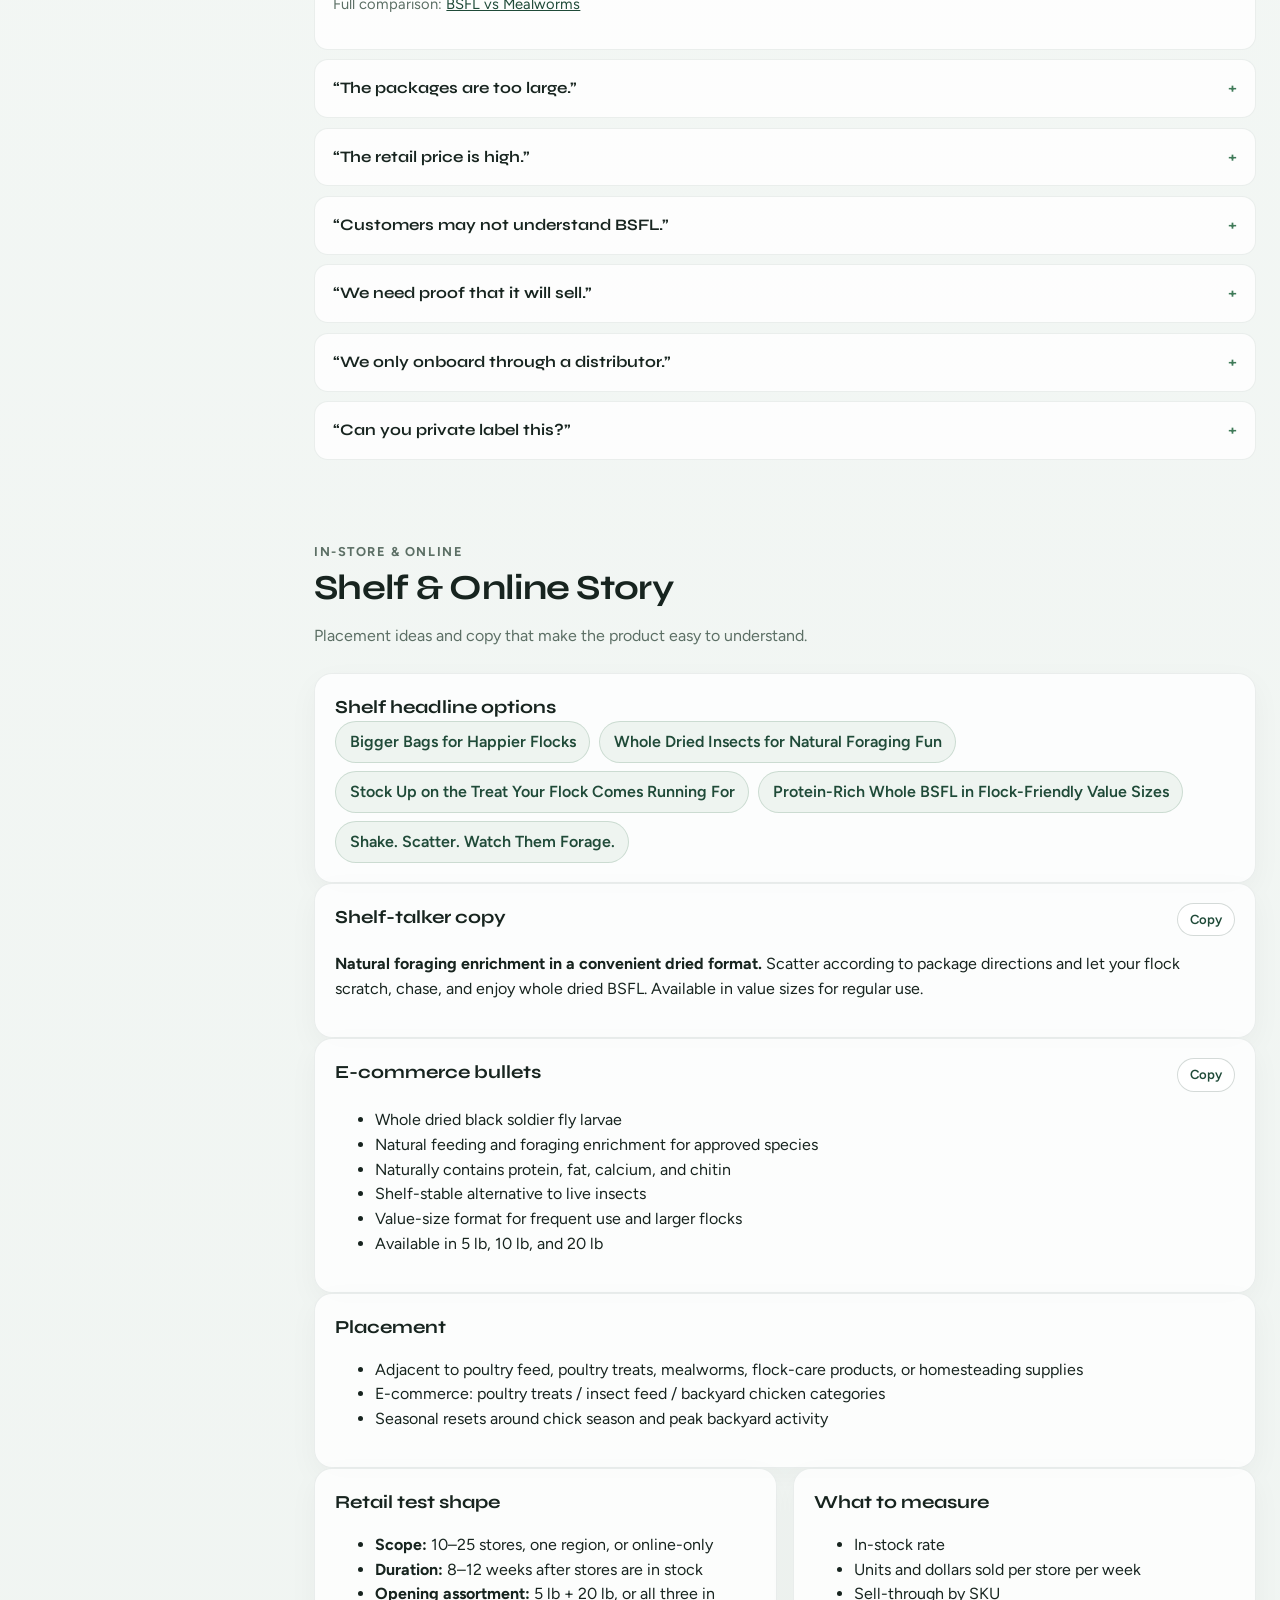
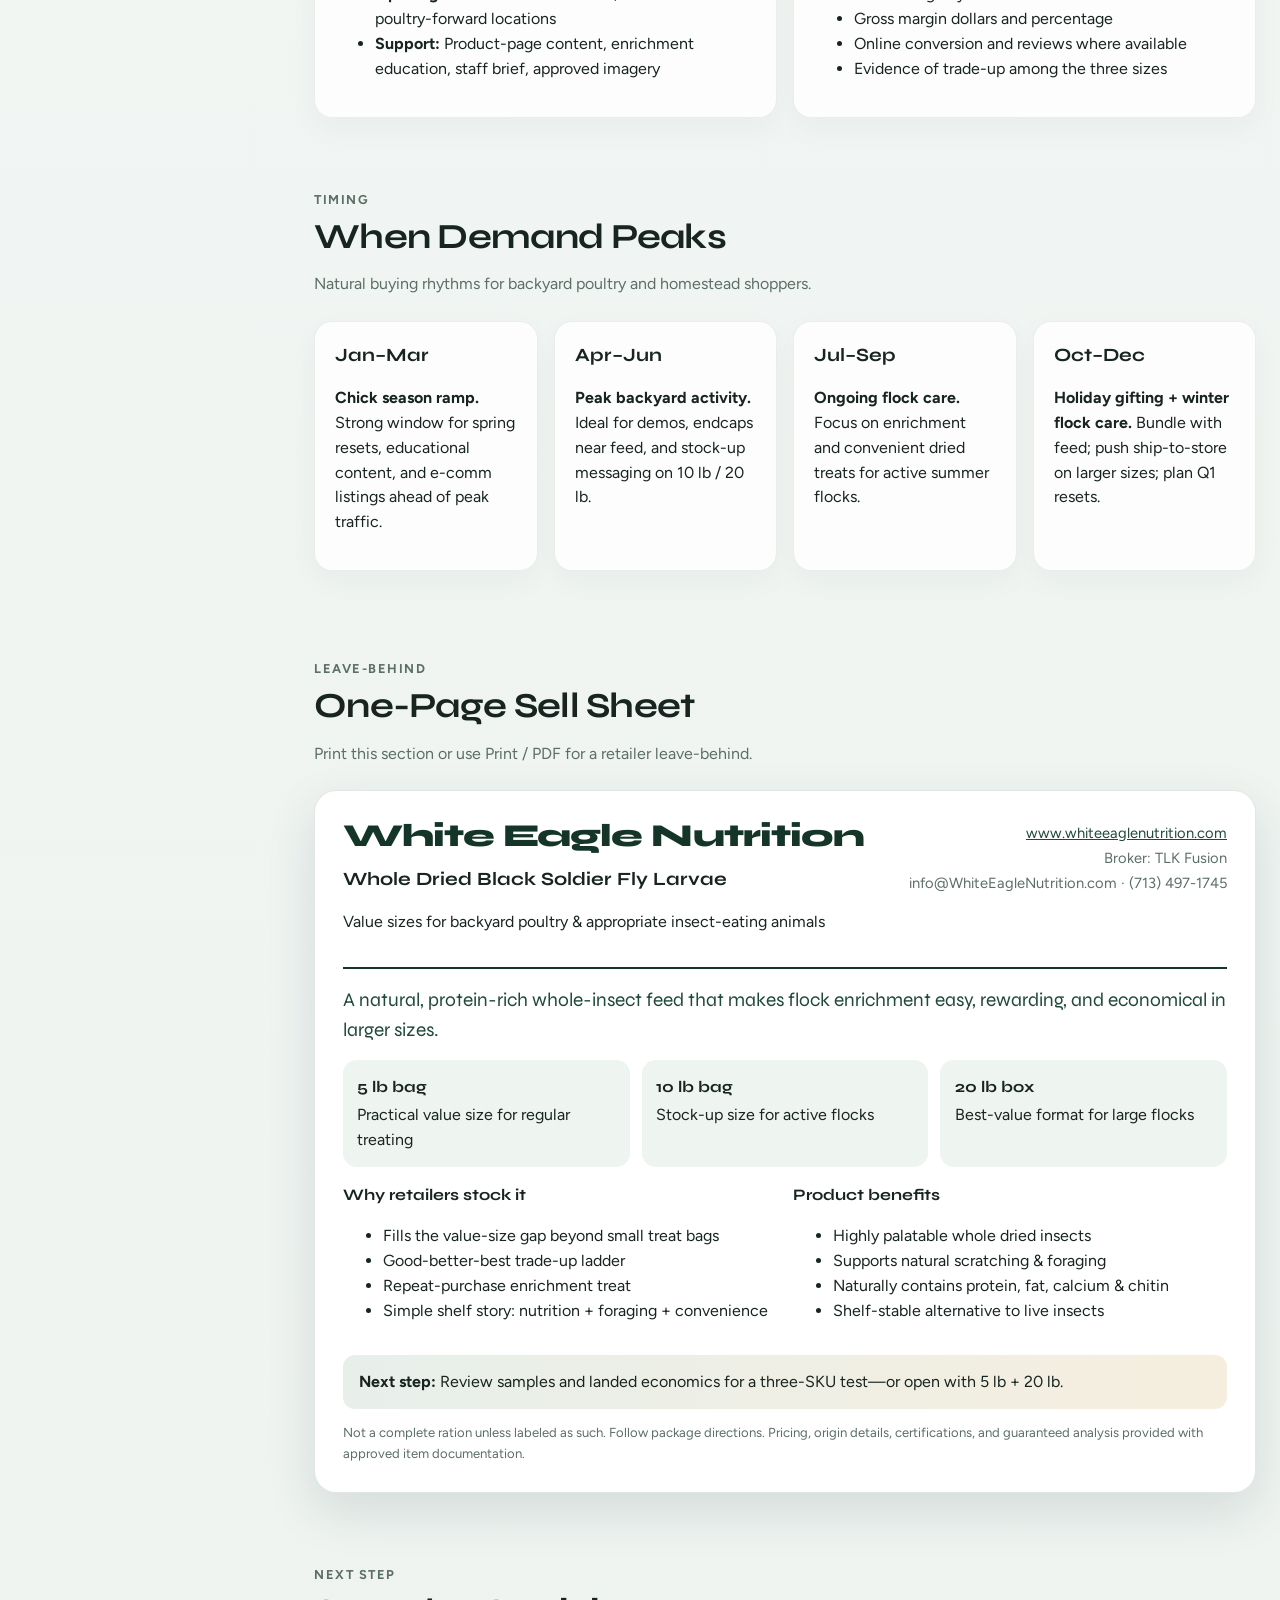
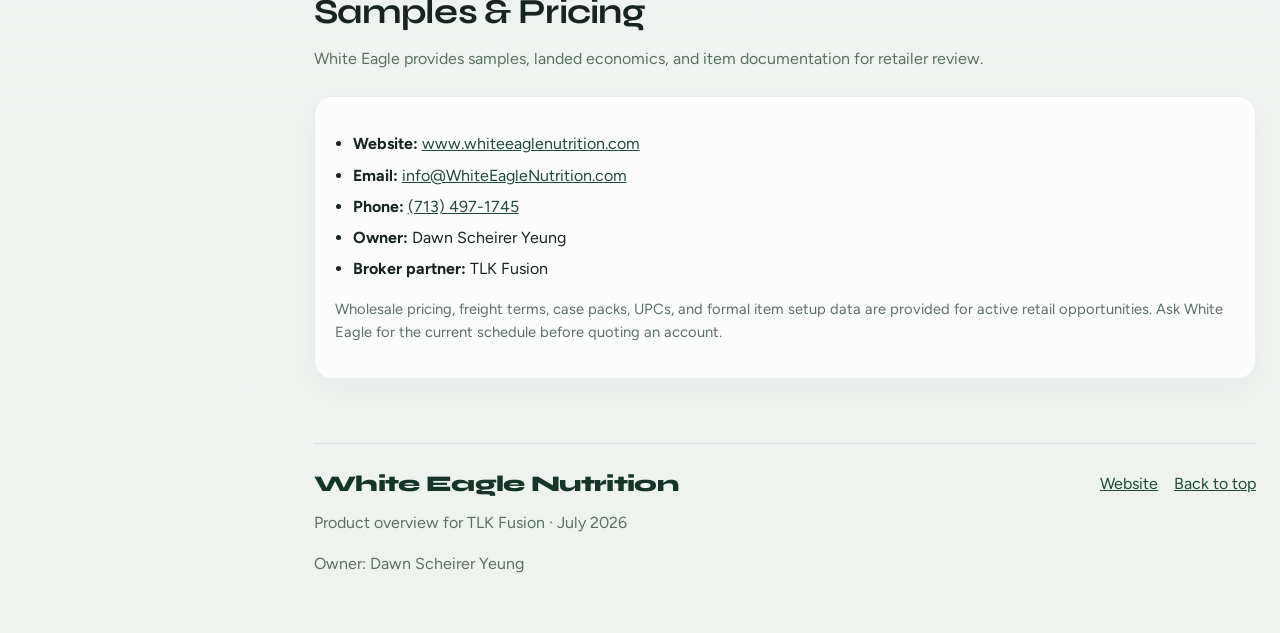
==== commit 40d13bb2: "Ship a filled product overview for TLK Fusion brokers Replace the process-heavy sales guide with an " ====
--- a/index.html
+++ b/index.html
@@ -3,8 +3,8 @@
 <head>
   <meta charset="UTF-8" />
   <meta name="viewport" content="width=device-width, initial-scale=1" />
-  <title>White Eagle Nutrition × TLK Fusion — Retail Outreach Guide</title>
-  <meta name="description" content="Sales enablement guide for TLK Fusion to place White Eagle Nutrition whole dried BSFL in retail channels." />
+  <title>White Eagle Nutrition × TLK Fusion — Product Overview</title>
+  <meta name="description" content="Product facts, benefits, and retailer talking points for White Eagle Nutrition whole dried black soldier fly larvae (5 lb, 10 lb, 20 lb)." />
   <link rel="preconnect" href="https://fonts.googleapis.com" />
   <link rel="preconnect" href="https://fonts.gstatic.com" crossorigin />
   <link href="https://fonts.googleapis.com/css2?family=Figtree:ital,wght@0,400;0,500;0,600;0,700;1,400&family=Syne:wght@600;700;800&display=swap" rel="stylesheet" />
@@ -17,45 +17,28 @@
     <aside class="sidebar" id="sidebar" aria-label="Guide navigation">
       <div class="sidebar-brand">
         <p class="eyebrow">White Eagle Nutrition</p>
-        <strong>TLK Fusion Guide</strong>
-        <span class="version-pill">v1.0 · Jul 2026</span>
+        <strong>Product Overview</strong>
+        <span class="version-pill">TLK Fusion · Jul 2026</span>
       </div>
 
       <label class="search-wrap" for="nav-search">
-        <span class="sr-only">Search guide</span>
-        <input id="nav-search" type="search" placeholder="Search pitches, emails, FAQs…" autocomplete="off" />
+        <span class="sr-only">Search</span>
+        <input id="nav-search" type="search" placeholder="Search product facts, benefits…" autocomplete="off" />
       </label>
 
       <nav class="nav-list" id="nav-list">
-        <a href="#overview" data-keywords="home start overview purpose">Start Here</a>
-        <a href="#quick-tools" data-keywords="pitch card quick reference 15 second 30 second">Quick Tools</a>
-        <a href="#pinned" data-keywords="basecamp master post selling positioning ask rules">1. Master Post</a>
-        <a href="#quick-ref" data-keywords="pitch buyer care ask">2. Quick-Reference</a>
-        <a href="#sku" data-keywords="5 lb 10 lb 20 lb assortment sku">3. SKU Positioning</a>
-        <a href="#benefits" data-keywords="benefits sustainability claims guardrails">4. Benefit Language</a>
-        <a href="#fact-sheet" data-keywords="fact sheet upc msrp dimensions to confirm">5. Fact Sheet</a>
-        <a href="#pricing" data-keywords="pricing economics margin wholesale">6. Pricing Template</a>
-        <a href="#emails" data-keywords="email outreach follow-up sample">7. Buyer Emails</a>
-        <a href="#calls" data-keywords="call script discovery questions close">8. Call Script</a>
-        <a href="#objections" data-keywords="objection mealworms price margin organic">9. Objections</a>
-        <a href="#faq" data-keywords="faq shelf life storage complete feed">10. Retailer FAQ</a>
-        <a href="#test" data-keywords="retail test proposal kpi success">11. Test Proposal</a>
-        <a href="#merch" data-keywords="merchandising shelf talker ecommerce content">12. Merchandising</a>
-        <a href="#slack" data-keywords="slack messages pipeline weekly win">13. Slack Messages</a>
-        <a href="#basecamp" data-keywords="basecamp report memo templates">14. Basecamp Templates</a>
-        <a href="#pipeline" data-keywords="pipeline stages evidence">15. Pipeline Stages</a>
-        <a href="#samples" data-keywords="sample program tracking">16. Sample Program</a>
-        <a href="#finalize" data-keywords="finalize priority white eagle data">17. To Finalize</a>
-        <a href="#governance" data-keywords="governance change log approval">18. Governance</a>
-        <a href="#first-basecamp" data-keywords="first basecamp dawn message">19. First Basecamp</a>
-        <a href="#first-slack" data-keywords="first slack message">20. First Slack</a>
-        <a href="#dashboard" data-keywords="dashboard metrics weekly executive">21. Dashboard</a>
-        <a href="#market" data-keywords="market opportunity category growth competitive">Market Context</a>
-        <a href="#bsfl-vs-mealworms" data-keywords="bsfl mealworms compare contrast switch calcium protein assortment trade-up">BSFL vs Mealworms</a>
-        <a href="#qualification" data-keywords="account scorecard qualify retailer fit">Account Scorecard</a>
-        <a href="#meeting" data-keywords="meeting agenda one pager leave behind">Meeting Toolkit</a>
-        <a href="#seasonality" data-keywords="season calendar promo spring chicks">Seasonality</a>
+        <a href="#overview" data-keywords="home start overview product">Overview</a>
+        <a href="#product" data-keywords="what is bsfl black soldier fly larvae dried">The Product</a>
+        <a href="#retailer-value" data-keywords="why retailers stock value proposition basket">Why Retailers Stock It</a>
+        <a href="#line" data-keywords="5 lb 10 lb 20 lb sku assortment sizes">The Line</a>
+        <a href="#benefits" data-keywords="benefits nutrition calcium protein chitin enrichment">Benefits</a>
+        <a href="#bsfl-vs-mealworms" data-keywords="mealworms compare switch trade-up calcium">BSFL vs Mealworms</a>
+        <a href="#talking-points" data-keywords="pitch talk track 15 second 30 second">Talking Points</a>
+        <a href="#questions" data-keywords="faq questions objections retailer">Common Questions</a>
+        <a href="#merch" data-keywords="merchandising shelf talker ecommerce content">Shelf &amp; Online Story</a>
+        <a href="#seasonality" data-keywords="season calendar spring chicks timing">When Demand Peaks</a>
         <a href="#sell-sheet" data-keywords="sell sheet leave behind print">Sell Sheet</a>
+        <a href="#contact" data-keywords="contact samples pricing dawn">Samples &amp; Pricing</a>
       </nav>
 
       <div class="sidebar-footer">
@@ -70,231 +53,146 @@
           <span></span><span></span><span></span>
         </button>
         <div class="topbar-meta">
-          <span>Owner: Dawn Scheirer Yeung</span>
+          <span>For TLK Fusion retail conversations</span>
           <span class="dot" aria-hidden="true"></span>
-          <span>Audience: TLK Fusion retail teams</span>
+          <span>White Eagle Nutrition</span>
         </div>
-        <div class="status-chip" title="Working sales source of truth">
-          Working source of truth
+        <div class="status-chip" title="Product facts for retailer discussions">
+          Product facts
         </div>
       </header>
 
       <main id="main">
-        <!-- HERO -->
         <section class="hero" id="overview">
           <div class="hero-atmosphere" aria-hidden="true"></div>
           <div class="hero-inner">
             <p class="brand-mark">White Eagle Nutrition</p>
-            <h1>Retail Outreach Guide for Whole Dried BSFL</h1>
+            <h1>Whole Dried Black Soldier Fly Larvae</h1>
             <p class="hero-lede">
-              A field-ready sales system for TLK Fusion to place the 5&nbsp;lb, 10&nbsp;lb, and 20&nbsp;lb whole dried black soldier fly larvae line with farm, feed, poultry, and specialty retailers—and convert outreach into samples, tests, and purchase orders.
+              Value-size dried BSFL for backyard poultry and homestead shoppers—protein-rich, highly palatable, shelf-stable, and built for retailers who want a clear trade-up beyond small insect-treat bags.
             </p>
             <div class="hero-actions">
-              <a class="btn primary" href="#quick-tools">Open quick tools</a>
-              <a class="btn secondary" href="#emails">Copy buyer emails</a>
+              <a class="btn primary" href="#line">See the line</a>
+              <a class="btn secondary" href="#talking-points">Talking points</a>
               <a class="btn ghost" href="https://www.whiteeaglenutrition.com" target="_blank" rel="noopener">Visit website</a>
             </div>
             <dl class="hero-meta">
               <div>
-                <dt>Products</dt>
-                <dd>5 lb · 10 lb · 20 lb whole dried BSFL</dd>
-              </div>
-              <div>
-                <dt>Version</dt>
-                <dd>1.0 — July 17, 2026</dd>
-              </div>
-              <div>
-                <dt>Rule</dt>
-                <dd>Items marked <span class="to-confirm">TO CONFIRM</span> stay internal until Dawn approves</dd>
+                <dt>Retail SKUs</dt>
+                <dd>5 lb bag · 10 lb bag · 20 lb box</dd>
+              </div>
+              <div>
+                <dt>Primary shopper</dt>
+                <dd>Backyard poultry &amp; homestead treat buyers</dd>
+              </div>
+              <div>
+                <dt>Core story</dt>
+                <dd>Enrichment · nutrition · convenience · value sizes</dd>
               </div>
             </dl>
           </div>
         </section>
 
-        <!-- QUICK TOOLS -->
-        <section class="section" id="quick-tools">
-          <div class="section-head">
-            <p class="section-kicker">Field kit</p>
-            <h2>Quick Tools for Live Selling</h2>
-            <p>Copy-ready pitches and the core buyer ask. Use these when you have thirty seconds—or thirty minutes.</p>
-          </div>
-
-          <div class="tool-grid">
-            <article class="tool-card" data-copy-block>
-              <header>
-                <h3>15-Second Pitch</h3>
-                <button type="button" class="copy-btn" data-copy>Copy</button>
-              </header>
-              <p class="copy-text">White Eagle Nutrition offers whole dried black soldier fly larvae in 5 lb, 10 lb, and 20 lb value sizes for backyard poultry and other appropriate insect-eating animals. The products combine natural enrichment, strong palatability, useful nutrition, shelf stability, and a compelling trade-up opportunity for shoppers who are tired of buying small bags.</p>
-            </article>
-
-            <article class="tool-card" data-copy-block>
-              <header>
-                <h3>30-Second Buyer Pitch</h3>
-                <button type="button" class="copy-btn" data-copy>Copy</button>
-              </header>
-              <p class="copy-text">White Eagle Nutrition’s whole dried BSFL line is designed for the high-frequency backyard-poultry and homestead customer. Whole dried BSFL are naturally rich in protein and fat, contain calcium and chitin, and encourage natural feeding and foraging behavior. Our 5 lb bag, 10 lb bag, and 20 lb box give retailers a good-better-best value ladder and give consumers a more economical alternative to repeatedly purchasing small insect-treat packages. We are seeking a buyer review, an online listing, or a regional store test.</p>
-            </article>
-
-            <article class="tool-card" data-copy-block>
-              <header>
-                <h3>One-Sentence Consumer Line</h3>
-                <button type="button" class="copy-btn" data-copy>Copy</button>
-              </header>
-              <p class="copy-text">Whole dried BSFL are a natural, shelf-stable insect treat that chickens love to chase and forage for, with protein, energy, calcium, and naturally occurring chitin.</p>
-            </article>
-
-            <article class="tool-card accent" data-copy-block>
-              <header>
-                <h3>Recommended Buyer Ask</h3>
-                <button type="button" class="copy-btn" data-copy>Copy</button>
-              </header>
-              <p class="copy-text">Would you be open to reviewing samples and landed economics for a three-SKU test, or starting with the 5 lb and 20 lb sizes as a simple opening assortment?</p>
-            </article>
-          </div>
-
-          <div class="reason-row">
-            <h3>Three Reasons the Buyer Should Care</h3>
-            <ol>
-              <li><strong>A value-size gap:</strong> Many consumers regularly use insect treats but are underserved by small, expensive packages.</li>
-              <li><strong>Trade-up and basket growth:</strong> Three larger sizes create a clear step-up path for frequent users and larger flocks.</li>
-              <li><strong>Easy merchandising story:</strong> Nutrition, enrichment, convenience, and value can be explained quickly at shelf and online.</li>
-            </ol>
-          </div>
-        </section>
-
-        <!-- 1. PINNED BASECAMP -->
-        <section class="section" id="pinned">
-          <div class="section-head">
-            <p class="section-kicker">Section 1</p>
-            <h2>Pinned Basecamp Master Post</h2>
-            <p>Source of truth for retail outreach. Use approved language only; capture every buyer signal in Basecamp or Slack.</p>
-          </div>
-
-          <div class="callout info">
-            <strong>Purpose</strong>
-            <p>This thread is the source of truth for TLK Fusion’s retail outreach for White Eagle Nutrition’s whole dried BSFL line. Use the approved language below in buyer outreach and place all questions, retailer feedback, buyer objections, requests for samples, pricing questions, and account-specific opportunities in this thread or the designated Slack channel.</p>
-          </div>
-
-          <div class="content-block">
-            <h3>What We Are Selling</h3>
-            <p>White Eagle Nutrition offers whole dried black soldier fly larvae in practical value sizes for backyard poultry owners and other appropriate insect-eating animals:</p>
-            <ul class="sku-bullets">
-              <li><strong>5 lb bag:</strong> Accessible bulk/value size for households with a small-to-midsize flock or customers moving up from small treat bags.</li>
-              <li><strong>10 lb bag:</strong> Larger value format for frequent users and multi-bird households.</li>
-              <li><strong>20 lb box:</strong> Best-value high-capacity format for larger flocks, farms, homesteads, breeders, and high-frequency users.</li>
-            </ul>
-            <p>The line gives retailers a natural, highly palatable animal-feed product with strong shelf differentiation, an easy consumer story, and larger basket-building sizes that are not always well represented in conventional pet and farm retail assortments.</p>
+        <section class="section" id="product">
+          <div class="section-head">
+            <p class="section-kicker">The product</p>
+            <h2>What White Eagle Is Offering</h2>
+            <p>Whole dried black soldier fly larvae in practical bulk formats for the frequent insect-treat buyer.</p>
           </div>
 
           <div class="positioning-banner">
-            <p class="label">Core Positioning</p>
+            <p class="label">Positioning</p>
             <p class="statement">A natural, protein-rich whole-insect feed that makes flock enrichment easy, rewarding, and economical in larger sizes.</p>
-            <p>White Eagle Nutrition whole dried BSFL help customers reward natural foraging behavior while providing protein, fat, calcium, and naturally occurring chitin in a convenient shelf-stable format. The 5 lb, 10 lb, and 20 lb sizes are designed for customers who use insect treats regularly and want better value than repeated purchases of small packages.</p>
+            <p>White Eagle Nutrition whole dried BSFL help customers reward natural foraging behavior while providing protein, fat, calcium, and naturally occurring chitin in a convenient shelf-stable format. The 5 lb, 10 lb, and 20 lb sizes serve customers who use insect treats regularly and want better value than repeated small-bag purchases.</p>
           </div>
 
           <div class="two-col">
             <div class="content-block">
-              <h3>Primary Retail Consumer</h3>
+              <h3>What it is</h3>
+              <ul>
+                <li>Whole dried black soldier fly larvae (<em>Hermetia illucens</em>)</li>
+                <li>A shelf-stable alternative to live insects</li>
+                <li>Positioned as a treat, supplement, or enrichment feed—not a complete ration</li>
+                <li>Naturally contains protein, fat, calcium, and chitin</li>
+                <li>Ethically sourced, non-GMO insect protein from a Texas-rooted brand</li>
+              </ul>
+            </div>
+            <div class="content-block">
+              <h3>Who buys it</h3>
               <ul>
                 <li>Backyard chicken keepers</li>
                 <li>Homesteaders and hobby farmers</li>
-                <li>Customers with medium or large poultry flocks</li>
-                <li>Consumers who regularly buy mealworms or other dried insect treats</li>
-                <li>Shoppers seeking natural enrichment products for poultry</li>
-                <li>Owners of ducks, turkeys, quail, pheasants, and other insect-eating birds, where suitable and consistent with the final label</li>
-                <li>Specialty animal owners whose species can appropriately consume dried BSFL, where consistent with the final label</li>
+                <li>Owners of medium or large poultry flocks</li>
+                <li>Shoppers who already buy mealworms or other dried insect treats</li>
+                <li>Customers seeking natural enrichment for poultry</li>
               </ul>
             </div>
-            <div class="content-block">
-              <h3>Best-Fit Retail Channels</h3>
-              <ul>
-                <li>Farm and ranch retailers</li>
-                <li>Feed and seed stores</li>
-                <li>Independent feed stores</li>
-                <li>Backyard poultry and homesteading retailers</li>
-                <li>Regional hardware and home-improvement retailers with poultry sections</li>
-                <li>Pet specialty retailers with bird, reptile, fish, or exotic-animal assortments</li>
-                <li>Garden centers with farm, homestead, or backyard-chicken departments</li>
-                <li>E-commerce and omnichannel retailers</li>
-                <li>Regional grocery or lifestyle retailers serving rural and suburban backyard-flock households</li>
-              </ul>
-            </div>
           </div>
 
           <div class="content-block">
-            <h3>Buyer-Level Value Proposition</h3>
-            <p>White Eagle Nutrition gives the retailer:</p>
+            <h3>Best-fit retail channels</h3>
             <ul class="check-list">
-              <li>A differentiated whole-insect product in value-oriented sizes.</li>
-              <li>A logical trade-up from small bags of mealworms or insect treats.</li>
-              <li>A product that can increase basket size among frequent poultry-treat buyers.</li>
-              <li>A straightforward consumer benefit story: nutrition, enrichment, palatability, convenience, and value.</li>
-              <li>Multiple package sizes that allow good-better-best merchandising.</li>
-              <li>A product suited to repeat purchase because it is used as an ongoing feed supplement or treat.</li>
-              <li>A brand story grounded in regenerative agriculture and circular use of nutrients.</li>
-              <li>Potential educational and promotional support from White Eagle Nutrition.</li>
+              <li>Farm and ranch retailers</li>
+              <li>Feed and seed stores</li>
+              <li>Independent feed stores and poultry shops</li>
+              <li>Hardware and home-improvement retailers with poultry sections</li>
+              <li>Garden centers with homestead or backyard-chicken departments</li>
+              <li>Pet specialty with bird or exotic assortments (where label-supported)</li>
+              <li>E-commerce and omnichannel farm/feed retailers</li>
             </ul>
           </div>
+        </section>
+
+        <section class="section" id="retailer-value">
+          <div class="section-head">
+            <p class="section-kicker">Retail opportunity</p>
+            <h2>Why Retailers Stock It</h2>
+            <p>The line fills a real assortment gap and gives buyers a simple story to grow basket size.</p>
+          </div>
+
+          <div class="reason-row">
+            <h3>Three reasons buyers care</h3>
+            <ol>
+              <li><strong>A value-size gap:</strong> Many consumers use insect treats regularly but are stuck with small, expensive packages.</li>
+              <li><strong>Trade-up and basket growth:</strong> Three larger sizes create a clear step-up path for frequent users and larger flocks.</li>
+              <li><strong>An easy shelf story:</strong> Nutrition, enrichment, convenience, and value can be explained quickly in-store and online.</li>
+            </ol>
+          </div>
 
           <div class="content-block">
-            <h3>The Ask</h3>
-            <p>TLK should pursue one or more of the following outcomes with each qualified account:</p>
-            <ol class="numbered-asks">
-              <li>A buyer meeting or category review.</li>
-              <li>Submission of the line for new-vendor or new-item consideration.</li>
-              <li>A regional or limited-store test.</li>
-              <li>An e-commerce listing.</li>
-              <li>A seasonal poultry or homesteading placement.</li>
-              <li>A sample evaluation by the buyer and merchandising team.</li>
-              <li>A purchase order for the approved assortment.</li>
-            </ol>
-          </div>
-
-          <div class="callout warn">
-            <strong>Immediate Rules for the Sales Team</strong>
-            <ul>
-              <li>Use only approved product, price, margin, packaging, certification, sourcing, and logistics information.</li>
-              <li>Do not describe the product as organic unless the specific item is certified and the claim is approved.</li>
-              <li>Do not make disease-prevention, treatment, immunity, antimicrobial, longevity, production, egg-laying, feed-conversion, or other performance claims without approved substantiation and label review.</li>
-              <li>Do not promise exclusivity, guaranteed turns, free freight, promotional funds, returns, markdown support, guaranteed lead times, private label, or custom packaging without Dawn’s written approval.</li>
-              <li>Do not quote a wholesale price until the final wholesale schedule, freight policy, MOQ, and retailer program have been approved.</li>
-              <li>Capture every buyer objection and request so the materials can be improved continuously.</li>
+            <h3>What the retailer gets</h3>
+            <ul class="check-list">
+              <li>A differentiated whole-insect product in value-oriented sizes</li>
+              <li>A logical trade-up from small bags of mealworms or insect treats</li>
+              <li>Higher ring potential among frequent poultry-treat buyers</li>
+              <li>Good-better-best merchandising across 5 lb, 10 lb, and 20 lb</li>
+              <li>A repeat-purchase item used as an ongoing treat or enrichment feed</li>
+              <li>A brand story grounded in regenerative agriculture and circular nutrient use</li>
+              <li>Education and promotional support from White Eagle Nutrition</li>
             </ul>
           </div>
-        </section>
-
-        <!-- 2. QUICK REFERENCE (full mirror) -->
-        <section class="section" id="quick-ref">
-          <div class="section-head">
-            <p class="section-kicker">Section 2</p>
-            <h2>Sales Team Quick-Reference Card</h2>
-            <p>Keep this open during calls. Full pitches also live in <a href="#quick-tools">Quick Tools</a>.</p>
-          </div>
-          <div class="content-block">
-            <h3>15-Second Pitch</h3>
-            <p>White Eagle Nutrition offers whole dried black soldier fly larvae in 5 lb, 10 lb, and 20 lb value sizes for backyard poultry and other appropriate insect-eating animals. The products combine natural enrichment, strong palatability, useful nutrition, shelf stability, and a compelling trade-up opportunity for shoppers who are tired of buying small bags.</p>
-            <h3>30-Second Buyer Pitch</h3>
-            <p>White Eagle Nutrition’s whole dried BSFL line is designed for the high-frequency backyard-poultry and homestead customer. Whole dried BSFL are naturally rich in protein and fat, contain calcium and chitin, and encourage natural feeding and foraging behavior. Our 5 lb bag, 10 lb bag, and 20 lb box give retailers a good-better-best value ladder and give consumers a more economical alternative to repeatedly purchasing small insect-treat packages. We are seeking a buyer review, an online listing, or a regional store test.</p>
-            <h3>One-Sentence Consumer Explanation</h3>
-            <p>Whole dried BSFL are a natural, shelf-stable insect treat that chickens love to chase and forage for, with protein, energy, calcium, and naturally occurring chitin.</p>
-            <h3>Three Reasons the Buyer Should Care</h3>
-            <ol>
-              <li><strong>A value-size gap:</strong> Many consumers regularly use insect treats but are underserved by small, expensive packages.</li>
-              <li><strong>Trade-up and basket growth:</strong> Three larger sizes create a clear step-up path for frequent users and larger flocks.</li>
-              <li><strong>Easy merchandising story:</strong> Nutrition, enrichment, convenience, and value can be explained quickly at shelf and online.</li>
-            </ol>
-            <h3>Recommended Buyer Ask</h3>
-            <blockquote>“Would you be open to reviewing samples and landed economics for a three-SKU test, or starting with the 5 lb and 20 lb sizes as a simple opening assortment?”</blockquote>
-          </div>
-        </section>
-
-        <!-- 3. SKU -->
-        <section class="section" id="sku">
-          <div class="section-head">
-            <p class="section-kicker">Section 3</p>
-            <h2>Product Positioning by SKU</h2>
-            <p>Good → better → best. Match assortment to shelf, e-commerce, and account type.</p>
+
+          <div class="insight-grid">
+            <article class="insight">
+              <h3>Category already exists</h3>
+              <p>Backyard poultry shoppers already buy dried insect treats. The opportunity is to serve the frequent user with formats that match how they actually feed.</p>
+            </article>
+            <article class="insight">
+              <h3>Assortment is the advantage</h3>
+              <p>Many sets still skew small-bag. White Eagle’s 5 / 10 / 20 lb ladder is built for stock-up behavior and larger flocks.</p>
+            </article>
+            <article class="insight">
+              <h3>Low friction to trial</h3>
+              <p>Shelf-stable dried insects place beside existing poultry treats, mealworms, and flock-care products—or launch online first.</p>
+            </article>
+          </div>
+        </section>
+
+        <section class="section" id="line">
+          <div class="section-head">
+            <p class="section-kicker">Assortment</p>
+            <h2>The Line: 5 lb · 10 lb · 20 lb</h2>
+            <p>Good → better → best. Match the opening assortment to shelf space, e-commerce, and account type.</p>
           </div>
 
           <div class="sku-grid">
@@ -302,10 +200,10 @@
               <p class="sku-size">5 lb Bag</p>
               <h3>Entry value size</h3>
               <dl>
-                <dt>Role</dt><dd>Opening bulk/value size and most accessible entry point.</dd>
+                <dt>Role</dt><dd>Most accessible bulk/value entry point.</dd>
                 <dt>Best consumer</dt><dd>Small-to-midsize flock owner, regular treat user, or shopper upgrading from small bags.</dd>
-                <dt>Primary message</dt><dd>More convenient and economical than repeatedly purchasing small packages.</dd>
-                <dt>Merchandising</dt><dd>Core shelf SKU; likely broadest consumer reach.</dd>
+                <dt>Primary message</dt><dd>More convenient and economical than repeatedly buying small packages.</dd>
+                <dt>Merchandising</dt><dd>Core shelf SKU; broadest consumer reach.</dd>
               </dl>
               <p class="retailer-line">“The practical value size for regular flock treating and enrichment.”</p>
             </article>
@@ -314,9 +212,9 @@
               <h3>Stock-up size</h3>
               <dl>
                 <dt>Role</dt><dd>Mid-tier value option.</dd>
-                <dt>Best consumer</dt><dd>Frequent user, multi-bird household, homesteader, or customer who wants more value without committing to the largest format.</dd>
-                <dt>Primary message</dt><dd>A strong balance of quantity, storage convenience, and unit value.</dd>
-                <dt>Merchandising</dt><dd>Trade-up SKU between the 5 lb bag and 20 lb box.</dd>
+                <dt>Best consumer</dt><dd>Frequent user, multi-bird household, or homesteader who wants more value without the largest format.</dd>
+                <dt>Primary message</dt><dd>Balance of quantity, storage convenience, and unit value.</dd>
+                <dt>Merchandising</dt><dd>Trade-up between the 5 lb bag and 20 lb box.</dd>
               </dl>
               <p class="retailer-line">“The stock-up size for active backyard flocks.”</p>
             </article>
@@ -324,1034 +222,58 @@
               <p class="sku-size">20 lb Box</p>
               <h3>Best-value format</h3>
               <dl>
-                <dt>Role</dt><dd>Best-value and high-capacity format.</dd>
-                <dt>Best consumer</dt><dd>Large flock, farm, breeder, high-frequency user, group buyer, or serious homesteader.</dd>
-                <dt>Primary message</dt><dd>Maximum convenience and lowest anticipated cost per pound in the line, subject to final pricing.</dd>
-                <dt>Merchandising</dt><dd>Premium basket builder; strong e-commerce, ship-to-store, pallet/display, and feed-store opportunity.</dd>
+                <dt>Role</dt><dd>High-capacity, best-value format in the line.</dd>
+                <dt>Best consumer</dt><dd>Large flock, farm, breeder, high-frequency user, or serious homesteader.</dd>
+                <dt>Primary message</dt><dd>Maximum convenience and the strongest per-pound value story in the line.</dd>
+                <dt>Merchandising</dt><dd>Strong for e-commerce, ship-to-store, pallet/display, and feed-store accounts.</dd>
               </dl>
               <p class="retailer-line">“The best-value format for large flocks and frequent feeding.”</p>
             </article>
           </div>
 
           <div class="content-block">
-            <h3>Assortment Recommendation</h3>
+            <h3>Suggested opening assortments</h3>
             <ul>
-              <li><strong>Full assortment:</strong> 5 lb + 10 lb + 20 lb for farm, feed, and poultry-forward accounts.</li>
-              <li><strong>Opening two-SKU assortment:</strong> 5 lb + 20 lb to establish an accessible option and a clear best-value option.</li>
-              <li><strong>E-commerce assortment:</strong> All three sizes, subject to shipping economics.</li>
-              <li><strong>Limited shelf space:</strong> 5 lb on shelf; 20 lb available online, by special order, or as ship-to-store.</li>
+              <li><strong>Full ladder:</strong> 5 lb + 10 lb + 20 lb for farm, feed, and poultry-forward accounts.</li>
+              <li><strong>Simple open:</strong> 5 lb + 20 lb to establish an accessible option and a clear best-value option.</li>
+              <li><strong>E-commerce:</strong> All three sizes, subject to shipping economics.</li>
+              <li><strong>Tight shelf:</strong> 5 lb on shelf; 20 lb online, special order, or ship-to-store.</li>
             </ul>
           </div>
         </section>
 
-        <!-- 4. BENEFITS -->
         <section class="section" id="benefits">
           <div class="section-head">
-            <p class="section-kicker">Section 4</p>
-            <h2>Approved Benefit Language</h2>
-            <p>Stay inside these rails. When in doubt, ask Dawn before saying it to a buyer.</p>
+            <p class="section-kicker">Product benefits</p>
+            <h2>What the Product Offers</h2>
+            <p>Facts brokers can use with retailers and retail staff can use with shoppers.</p>
           </div>
 
           <div class="benefit-grid">
-            <div class="benefit-item"><strong>Highly palatable</strong><span>Chickens and many other insect-eating birds are naturally attracted to insects.</span></div>
-            <div class="benefit-item"><strong>Supports enrichment</strong><span>Scattering whole dried larvae encourages natural scratching, chasing, and foraging behaviors.</span></div>
+            <div class="benefit-item"><strong>Highly palatable</strong><span>Chickens and many insect-eating birds are naturally attracted to insects.</span></div>
+            <div class="benefit-item"><strong>Supports enrichment</strong><span>Scattering whole dried larvae encourages scratching, chasing, and foraging.</span></div>
             <div class="benefit-item"><strong>Protein and energy</strong><span>Whole dried BSFL naturally contain protein and fat.</span></div>
-            <div class="benefit-item"><strong>Naturally occurring calcium</strong><span>BSFL contain calcium; use the final guaranteed analysis and approved label for exact claims.</span></div>
+            <div class="benefit-item"><strong>Naturally occurring calcium</strong><span>BSFL contain calcium—a key contrast shoppers and buyers often look for versus mealworms.</span></div>
             <div class="benefit-item"><strong>Naturally occurring chitin</strong><span>The insect exoskeleton contains chitin, a form of fiber.</span></div>
             <div class="benefit-item"><strong>Convenient</strong><span>Dried larvae are shelf stable and easier to store and handle than live insects.</span></div>
-            <div class="benefit-item"><strong>Whole and recognizable</strong><span>A simple, single-ingredient format, subject to final label confirmation.</span></div>
-            <div class="benefit-item"><strong>Value sizes</strong><span>Larger formats serve customers with larger flocks and frequent-use habits.</span></div>
+            <div class="benefit-item"><strong>Whole and recognizable</strong><span>A simple whole-insect format shoppers can understand at a glance.</span></div>
+            <div class="benefit-item"><strong>Value sizes</strong><span>Larger formats serve frequent users and larger flocks.</span></div>
           </div>
 
           <div class="content-block" data-copy-block>
             <header class="inline-head">
-              <h3>Sustainability Language (Approved)</h3>
+              <h3>Sustainability story</h3>
               <button type="button" class="copy-btn" data-copy>Copy</button>
             </header>
-            <p class="copy-text">Black soldier fly production can support a more circular agricultural system by converting suitable organic nutrient streams into useful animal nutrition and soil inputs. White Eagle Nutrition is building products and partnerships that support regenerative and resource-efficient agriculture.</p>
-            <p class="note">Avoid claiming a precise carbon, water, land, waste-diversion, or emissions advantage unless White Eagle Nutrition supplies account-appropriate substantiation.</p>
-          </div>
-
-          <div class="callout warn">
-            <strong>Claim Guardrails</strong>
-            <p>Use “supports,” “provides,” “encourages,” and “naturally contains” where accurate. Avoid “prevents,” “treats,” “cures,” “eliminates,” “guarantees,” “boosts egg production,” “extends life,” or numerical performance claims unless expressly approved for that product and channel.</p>
-          </div>
-        </section>
-
-        <!-- 5. FACT SHEET -->
-        <section class="section" id="fact-sheet">
-          <div class="section-head">
-            <p class="section-kicker">Section 5</p>
-            <h2>Product Fact Sheet — Required Final Data</h2>
-            <p>Operational checklist. TLK must use the final approved entries before sending a formal item submission.</p>
-          </div>
-          <div class="table-wrap">
-            <table class="data-table">
-              <thead>
-                <tr>
-                  <th>Field</th>
-                  <th>5 lb Bag</th>
-                  <th>10 lb Bag</th>
-                  <th>20 lb Box</th>
-                </tr>
-              </thead>
-              <tbody>
-                <tr><td>Product name</td><td>Whole Dried BSFL — 5 lb</td><td>Whole Dried BSFL — 10 lb</td><td>Whole Dried BSFL — 20 lb</td></tr>
-                <tr><td>Net weight</td><td>5 lb</td><td>10 lb</td><td>20 lb</td></tr>
-                <tr><td>Consumer role</td><td>Entry value size</td><td>Stock-up size</td><td>Best-value/high-capacity size</td></tr>
-                <tr><td>Ingredient statement</td><td><span class="to-confirm">TO CONFIRM from final label</span></td><td><span class="to-confirm">TO CONFIRM</span></td><td><span class="to-confirm">TO CONFIRM</span></td></tr>
-                <tr><td>Guaranteed analysis</td><td><span class="to-confirm">TO CONFIRM from lab/label</span></td><td><span class="to-confirm">TO CONFIRM</span></td><td><span class="to-confirm">TO CONFIRM</span></td></tr>
-                <tr><td>Feeding directions</td><td><span class="to-confirm">TO CONFIRM from final label</span></td><td><span class="to-confirm">TO CONFIRM</span></td><td><span class="to-confirm">TO CONFIRM</span></td></tr>
-                <tr><td>Intended species</td><td><span class="to-confirm">TO CONFIRM from final label</span></td><td><span class="to-confirm">TO CONFIRM</span></td><td><span class="to-confirm">TO CONFIRM</span></td></tr>
-                <tr><td>Country of origin</td><td><span class="to-confirm">TO CONFIRM</span></td><td><span class="to-confirm">TO CONFIRM</span></td><td><span class="to-confirm">TO CONFIRM</span></td></tr>
-                <tr><td>Package type/material</td><td><span class="to-confirm">TO CONFIRM</span></td><td><span class="to-confirm">TO CONFIRM</span></td><td><span class="to-confirm">TO CONFIRM</span></td></tr>
-                <tr><td>Resealable</td><td><span class="to-confirm">TO CONFIRM</span></td><td><span class="to-confirm">TO CONFIRM</span></td><td><span class="to-confirm">TO CONFIRM inner packaging</span></td></tr>
-                <tr><td>Unit dimensions</td><td><span class="to-confirm">TO CONFIRM</span></td><td><span class="to-confirm">TO CONFIRM</span></td><td><span class="to-confirm">TO CONFIRM</span></td></tr>
-                <tr><td>Unit cube</td><td><span class="to-confirm">TO CONFIRM</span></td><td><span class="to-confirm">TO CONFIRM</span></td><td><span class="to-confirm">TO CONFIRM</span></td></tr>
-                <tr><td>Shipping weight</td><td><span class="to-confirm">TO CONFIRM</span></td><td><span class="to-confirm">TO CONFIRM</span></td><td><span class="to-confirm">TO CONFIRM</span></td></tr>
-                <tr><td>Units per case</td><td><span class="to-confirm">TO CONFIRM</span></td><td><span class="to-confirm">TO CONFIRM</span></td><td><span class="to-confirm">TO CONFIRM</span></td></tr>
-                <tr><td>Case dimensions/weight</td><td><span class="to-confirm">TO CONFIRM</span></td><td><span class="to-confirm">TO CONFIRM</span></td><td><span class="to-confirm">TO CONFIRM</span></td></tr>
-                <tr><td>Cases per pallet</td><td><span class="to-confirm">TO CONFIRM</span></td><td><span class="to-confirm">TO CONFIRM</span></td><td><span class="to-confirm">TO CONFIRM</span></td></tr>
-                <tr><td>TI × HI</td><td><span class="to-confirm">TO CONFIRM</span></td><td><span class="to-confirm">TO CONFIRM</span></td><td><span class="to-confirm">TO CONFIRM</span></td></tr>
-                <tr><td>UPC/GTIN</td><td><span class="to-confirm">TO CONFIRM</span></td><td><span class="to-confirm">TO CONFIRM</span></td><td><span class="to-confirm">TO CONFIRM</span></td></tr>
-                <tr><td>SCC-14/case code</td><td><span class="to-confirm">TO CONFIRM</span></td><td><span class="to-confirm">TO CONFIRM</span></td><td><span class="to-confirm">TO CONFIRM</span></td></tr>
-                <tr><td>MSRP</td><td><span class="to-confirm">TO CONFIRM</span></td><td><span class="to-confirm">TO CONFIRM</span></td><td>Prior working target: <strong>$94</strong>; <span class="to-confirm">confirm before use</span></td></tr>
-                <tr><td>Wholesale/unit</td><td><span class="to-confirm">TO CONFIRM</span></td><td><span class="to-confirm">TO CONFIRM</span></td><td><span class="to-confirm">TO CONFIRM</span></td></tr>
-                <tr><td>Retailer gross margin</td><td><span class="to-confirm">TO CALCULATE after pricing approval</span></td><td><span class="to-confirm">TO CALCULATE</span></td><td><span class="to-confirm">TO CALCULATE</span></td></tr>
-                <tr><td>MAP policy</td><td><span class="to-confirm">TO CONFIRM</span></td><td><span class="to-confirm">TO CONFIRM</span></td><td><span class="to-confirm">TO CONFIRM</span></td></tr>
-                <tr><td>Shelf life</td><td><span class="to-confirm">TO CONFIRM with supporting records</span></td><td><span class="to-confirm">TO CONFIRM</span></td><td><span class="to-confirm">TO CONFIRM</span></td></tr>
-                <tr><td>Storage instructions</td><td><span class="to-confirm">TO CONFIRM from final label</span></td><td><span class="to-confirm">TO CONFIRM</span></td><td><span class="to-confirm">TO CONFIRM</span></td></tr>
-                <tr><td>Lot coding/traceability</td><td><span class="to-confirm">TO CONFIRM</span></td><td><span class="to-confirm">TO CONFIRM</span></td><td><span class="to-confirm">TO CONFIRM</span></td></tr>
-                <tr><td>MOQ/opening order</td><td><span class="to-confirm">TO CONFIRM</span></td><td><span class="to-confirm">TO CONFIRM</span></td><td><span class="to-confirm">TO CONFIRM</span></td></tr>
-                <tr><td>Standard lead time</td><td><span class="to-confirm">TO CONFIRM</span></td><td><span class="to-confirm">TO CONFIRM</span></td><td><span class="to-confirm">TO CONFIRM</span></td></tr>
-                <tr><td>Freight terms</td><td><span class="to-confirm">TO CONFIRM</span></td><td><span class="to-confirm">TO CONFIRM</span></td><td><span class="to-confirm">TO CONFIRM</span></td></tr>
-                <tr><td>Returns/damages policy</td><td><span class="to-confirm">TO CONFIRM</span></td><td><span class="to-confirm">TO CONFIRM</span></td><td><span class="to-confirm">TO CONFIRM</span></td></tr>
-                <tr><td>Product liability insurance</td><td><span class="to-confirm">TO CONFIRM coverage/certificate</span></td><td><span class="to-confirm">TO CONFIRM</span></td><td><span class="to-confirm">TO CONFIRM</span></td></tr>
-                <tr><td>Regulatory registrations</td><td><span class="to-confirm">TO CONFIRM by state/channel</span></td><td><span class="to-confirm">TO CONFIRM</span></td><td><span class="to-confirm">TO CONFIRM</span></td></tr>
-              </tbody>
-            </table>
-          </div>
-        </section>
-
-        <!-- 6. PRICING -->
-        <section class="section" id="pricing">
-          <div class="section-head">
-            <p class="section-kicker">Section 6</p>
-            <h2>Pricing and Retail Economics Template</h2>
-            <p>Do not send this section externally until Dawn approves every figure.</p>
-          </div>
-          <div class="table-wrap">
-            <table class="data-table">
-              <thead>
-                <tr>
-                  <th>SKU</th>
-                  <th>MSRP</th>
-                  <th>MSRP/lb</th>
-                  <th>Wholesale</th>
-                  <th>Retailer margin %</th>
-                  <th>Unit landed cost</th>
-                  <th>Promo MSRP</th>
-                  <th>Promo funding</th>
-                </tr>
-              </thead>
-              <tbody>
-                <tr>
-                  <td>5 lb bag</td>
-                  <td><span class="to-confirm">TO CONFIRM</span></td>
-                  <td>Formula: MSRP ÷ 5</td>
-                  <td><span class="to-confirm">TO CONFIRM</span></td>
-                  <td>Formula: (MSRP − wholesale) ÷ MSRP</td>
-                  <td><span class="to-confirm">TO CONFIRM</span></td>
-                  <td><span class="to-confirm">TO CONFIRM</span></td>
-                  <td><span class="to-confirm">TO CONFIRM</span></td>
-                </tr>
-                <tr>
-                  <td>10 lb bag</td>
-                  <td><span class="to-confirm">TO CONFIRM</span></td>
-                  <td>Formula: MSRP ÷ 10</td>
-                  <td><span class="to-confirm">TO CONFIRM</span></td>
-                  <td>Formula: (MSRP − wholesale) ÷ MSRP</td>
-                  <td><span class="to-confirm">TO CONFIRM</span></td>
-                  <td><span class="to-confirm">TO CONFIRM</span></td>
-                  <td><span class="to-confirm">TO CONFIRM</span></td>
-                </tr>
-                <tr>
-                  <td>20 lb box</td>
-                  <td>Working target: <strong>$94</strong></td>
-                  <td>Working target: <strong>$4.70</strong></td>
-                  <td><span class="to-confirm">TO CONFIRM</span></td>
-                  <td>Formula: (MSRP − wholesale) ÷ MSRP</td>
-                  <td><span class="to-confirm">TO CONFIRM</span></td>
-                  <td><span class="to-confirm">TO CONFIRM</span></td>
-                  <td><span class="to-confirm">TO CONFIRM</span></td>
-                </tr>
-              </tbody>
-            </table>
-          </div>
-          <div class="content-block">
-            <h3>Pricing Story for Buyers</h3>
-            <p>The three sizes should create a visible decline in consumer price per pound as package size increases. That gives the buyer a clean trade-up story while preserving an accessible opening price at 5 lb. Final price architecture must also support the retailer’s required gross margin, White Eagle Nutrition’s freight and program costs, and competitive shelf pricing.</p>
-            <h3>Before Quoting Any Account</h3>
-            <ul>
-              <li>Delivered versus FOB wholesale price.</li>
-              <li>Required retailer margin and any distributor margin.</li>
-              <li>Freight allowance or prepaid threshold.</li>
-              <li>New-store, warehouse, slotting, data, damage, return, and promotional deductions.</li>
-              <li>EDI, portal, compliance, labeling, and chargeback costs.</li>
-              <li>Whether the quoted price applies to direct, distributor, dropship, or marketplace fulfillment.</li>
-            </ul>
-          </div>
-        </section>
-
-        <!-- 7. EMAILS -->
-        <section class="section" id="emails">
-          <div class="section-head">
-            <p class="section-kicker">Section 7</p>
-            <h2>Retail Buyer Emails</h2>
-            <p>Replace bracketed fields. Copy the full message with one click.</p>
-          </div>
-
-          <article class="template-card" data-copy-block>
-            <header>
-              <div>
-                <h3>Initial Outreach — Concise</h3>
-                <p class="subject"><strong>Subject:</strong> Whole dried BSFL value sizes for backyard-poultry customers</p>
-              </div>
-              <button type="button" class="copy-btn" data-copy>Copy</button>
-            </header>
-            <pre class="copy-text">Hi [First Name],
-
-White Eagle Nutrition offers whole dried black soldier fly larvae in 5 lb, 10 lb, and 20 lb value sizes for backyard-poultry, homestead, and other appropriate insect-feeding customers. The line combines natural feeding enrichment, strong palatability, shelf-stable convenience, and a clear trade-up opportunity for shoppers who frequently purchase small insect-treat bags. The three sizes can support a good-better-best assortment, while the 20 lb box gives larger flocks and high-frequency users a compelling stock-up option. We would welcome the opportunity to send samples and review landed economics for an online listing, regional test, or category reset. Would you have 20 minutes next week for a brief line review?
-
-Best,
-[TLK representative]
-On behalf of White Eagle Nutrition</pre>
-          </article>
-
-          <article class="template-card" data-copy-block>
-            <header>
-              <div>
-                <h3>Initial Outreach — Farm and Feed Retailer</h3>
-                <p class="subject"><strong>Subject:</strong> A larger-format BSFL line for serious flock owners</p>
-              </div>
-              <button type="button" class="copy-btn" data-copy>Copy</button>
-            </header>
-            <pre class="copy-text">Hi [First Name],
-
-Your poultry customers already understand the excitement chickens show for dried insects, but frequent users can quickly outgrow small treat bags. White Eagle Nutrition’s whole dried BSFL line addresses that gap with 5 lb and 10 lb bags plus a 20 lb box. The line offers retailers an easy step-up assortment built around natural foraging enrichment, useful nutrition, shelf stability, and better value at larger sizes. It is especially relevant for backyard-flock owners, homesteaders, breeders, and farms. Could we send samples and pricing for consideration in your poultry set, e-commerce assortment, or a limited-store test?
-
-Best,
-[TLK representative]</pre>
-          </article>
-
-          <article class="template-card" data-copy-block>
-            <header>
-              <div>
-                <h3>Follow-Up After No Response</h3>
-                <p class="subject"><strong>Subject:</strong> Re: Whole dried BSFL value sizes</p>
-              </div>
-              <button type="button" class="copy-btn" data-copy>Copy</button>
-            </header>
-            <pre class="copy-text">Hi [First Name],
-
-I wanted to bring this back to the top of your inbox. White Eagle Nutrition’s 5 lb, 10 lb, and 20 lb whole dried BSFL formats are designed for frequent poultry-treat users who want more convenient sizes and better value than repeated small-bag purchases. We can tailor an opening assortment for shelf, e-commerce, or a regional test. Is this a line you handle, or is there another poultry/feed buyer I should contact?
-
-Thank you,
-[TLK representative]</pre>
-          </article>
-
-          <article class="template-card" data-copy-block>
-            <header>
-              <div>
-                <h3>Sample Follow-Up</h3>
-                <p class="subject"><strong>Subject:</strong> White Eagle Nutrition sample follow-up</p>
-              </div>
-              <button type="button" class="copy-btn" data-copy>Copy</button>
-            </header>
-            <pre class="copy-text">Hi [First Name],
-
-I’m checking that the White Eagle Nutrition whole dried BSFL samples arrived in good condition. As you review them, the key assortment story is the value-size progression: 5 lb for regular users, 10 lb for stock-up customers, and 20 lb for large flocks and high-frequency use. We would be glad to review the final unit economics, fulfillment options, merchandising support, and a practical test-store or online launch plan. When would be a good time for a 20-minute review?
-
-Best,
-[TLK representative]</pre>
-          </article>
-
-          <article class="template-card" data-copy-block>
-            <header>
-              <div>
-                <h3>Meeting Confirmation</h3>
-                <p class="subject"><strong>Subject:</strong> White Eagle Nutrition line review — [date]</p>
-              </div>
-              <button type="button" class="copy-btn" data-copy>Copy</button>
-            </header>
-            <pre class="copy-text">Hi [First Name],
-
-Thank you for making time to review White Eagle Nutrition. We will focus on the whole dried BSFL opportunity, the 5 lb/10 lb/20 lb assortment architecture, target consumer, retailer economics, supply and fulfillment, and options for an initial test. Please let us know in advance if your team requires a specific new-item form or vendor documentation.
-
-Best,
-[TLK representative]</pre>
-          </article>
-        </section>
-
-        <!-- 8. CALL SCRIPT -->
-        <section class="section" id="calls">
-          <div class="section-head">
-            <p class="section-kicker">Section 8</p>
-            <h2>Call Script and Discovery Questions</h2>
-          </div>
-          <div class="content-block" data-copy-block>
-            <header class="inline-head">
-              <h3>Opening</h3>
-              <button type="button" class="copy-btn" data-copy>Copy</button>
-            </header>
-            <blockquote class="copy-text">“White Eagle Nutrition has developed a whole dried BSFL line in 5 lb, 10 lb, and 20 lb value formats. We believe it fills a gap between small insect-treat bags and true high-frequency use by backyard flocks, homesteaders, and farms. I’d like to understand your poultry category and determine whether an online, regional, or chain test makes sense.”</blockquote>
-          </div>
-          <div class="content-block">
-            <h3>Discovery Questions</h3>
-            <ol class="discovery-list">
-              <li>How important is backyard poultry or homesteading to your current customer base?</li>
-              <li>Which dried insect products and sizes currently perform best?</li>
-              <li>Do customers request larger or more economical packages?</li>
-              <li>Is the category purchased mainly in store, online, or through ship-to-store?</li>
-              <li>What shelf footprint, package dimensions, and case pack work best?</li>
-              <li>What opening margin and promotional margin does the category require?</li>
-              <li>Does the buyer prefer a three-SKU ladder or a focused opening assortment?</li>
-              <li>Would the account consider a regional, online-only, seasonal, or limited-store test?</li>
-              <li>What are the new-vendor, compliance, EDI, insurance, and distribution requirements?</li>
-              <li>What proof of demand or velocity would be required to expand the line?</li>
-            </ol>
-          </div>
-          <div class="content-block" data-copy-block>
-            <header class="inline-head">
-              <h3>Close</h3>
-              <button type="button" class="copy-btn" data-copy>Copy</button>
-            </header>
-            <blockquote class="copy-text">“Based on what you’ve described, I recommend [assortment/test]. May we send samples and your required new-item forms this week, then schedule a decision review for [date]?”</blockquote>
-          </div>
-        </section>
-
-        <!-- 9. OBJECTIONS -->
-        <section class="section" id="objections">
-          <div class="section-head">
-            <p class="section-kicker">Section 9</p>
-            <h2>Objection Handling</h2>
-            <p>Click a row to expand the approved response. Copy when you need it in chat or email.</p>
-          </div>
-          <div class="accordion" id="objection-accordion">
-            <details open>
-              <summary>“We already carry mealworms.”</summary>
-              <div class="accordion-body" data-copy-block>
-                <button type="button" class="copy-btn" data-copy>Copy</button>
-                <p class="copy-text">That validates consumer demand for whole-insect poultry treats. White Eagle Nutrition can complement the category with a different insect and a value-size ladder designed for regular users. The key question is whether your customers have an unmet need for larger sizes, improved cost per pound, or broader assortment choice.</p>
-                <p class="note" style="margin-top:0.75rem;">Full switch case: <a href="#bsfl-vs-mealworms">BSFL vs Mealworms</a></p>
-              </div>
-            </details>
-            <details>
-              <summary>“The packages are too large.”</summary>
-              <div class="accordion-body" data-copy-block>
-                <button type="button" class="copy-btn" data-copy>Copy</button>
-                <p class="copy-text">The 5 lb bag gives the assortment an accessible opening size, while the 10 lb and 20 lb formats can be reserved for e-commerce, ship-to-store, high-volume locations, or special order. We can propose a channel-specific assortment instead of forcing every size into every store.</p>
-              </div>
-            </details>
-            <details>
-              <summary>“The retail price is high.”</summary>
-              <div class="accordion-body" data-copy-block>
-                <button type="button" class="copy-btn" data-copy>Copy</button>
-                <p class="copy-text">The relevant comparison is price per pound and frequency of use, not only the package ring. Frequent users may spend more through repeated small-bag purchases. The line is designed to reward trade-up with better per-pound value; final competitive comparisons should use verified current prices and equivalent net weights.</p>
-              </div>
-            </details>
-            <details>
-              <summary>“We do not know whether customers understand BSFL.”</summary>
-              <div class="accordion-body" data-copy-block>
-                <button type="button" class="copy-btn" data-copy>Copy</button>
-                <p class="copy-text">The shelf story is simple: a whole dried insect that chickens find highly palatable, used for natural foraging enrichment, with protein, fat, calcium, and chitin. White Eagle Nutrition can support concise shelf education, digital content, feeding guidance, and staff talking points.</p>
-              </div>
-            </details>
-            <details>
-              <summary>“We need proof that it will sell.”</summary>
-              <div class="accordion-body" data-copy-block>
-                <button type="button" class="copy-btn" data-copy>Copy</button>
-                <p class="copy-text">We recommend a controlled test with agreed stores or an online listing, defined placement, basic education, and pre-agreed success measures. We can review weekly sell-through, conversion, repeat purchase where available, reviews, returns, and customer questions before discussing expansion.</p>
-              </div>
-            </details>
-            <details>
-              <summary>“We need better margin.”</summary>
-              <div class="accordion-body" data-copy-block>
-                <button type="button" class="copy-btn" data-copy>Copy</button>
-                <p class="copy-text">We should model the complete program, including direct versus distributor supply, freight, case pack, promotional requirements, and anticipated deductions. TLK should not commit to a revised price until Dawn approves the full economics.</p>
-              </div>
-            </details>
-            <details>
-              <summary>“We only onboard through a distributor.”</summary>
-              <div class="accordion-body" data-copy-block>
-                <button type="button" class="copy-btn" data-copy>Copy</button>
-                <p class="copy-text">Thank you—that is useful. Please identify the approved distributor, required submission process, target landed cost, and any authorization documents needed. White Eagle Nutrition will evaluate the program economics and operational fit before confirming.</p>
-              </div>
-            </details>
-            <details>
-              <summary>“Can you guarantee supply and lead time?”</summary>
-              <div class="accordion-body" data-copy-block>
-                <button type="button" class="copy-btn" data-copy>Copy</button>
-                <p class="copy-text">We can provide approved production capacity, inventory position, and standard lead-time information for the proposed program. We will not overpromise; the final commitment will be documented against forecast, order cadence, and delivery requirements.</p>
-              </div>
-            </details>
-            <details>
-              <summary>“Can you private label this?”</summary>
-              <div class="accordion-body" data-copy-block>
-                <button type="button" class="copy-btn" data-copy>Copy</button>
-                <p class="copy-text">White Eagle Nutrition can evaluate private-label opportunities based on volume, packaging, lead time, compliance requirements, and commercial terms. No private-label commitment should be made until the opportunity is reviewed and approved in writing.</p>
-              </div>
-            </details>
-            <details>
-              <summary>“Is it made in the United States?”</summary>
-              <div class="accordion-body" data-copy-block>
-                <button type="button" class="copy-btn" data-copy>Copy</button>
-                <p class="copy-text">Use only the confirmed country-of-origin and manufacturing statement for the exact SKU. Do not infer sourcing from the company address or brand story.</p>
-              </div>
-            </details>
-            <details>
-              <summary>“Is it organic?”</summary>
-              <div class="accordion-body" data-copy-block>
-                <button type="button" class="copy-btn" data-copy>Copy</button>
-                <p class="copy-text">Do not describe the product as organic unless the exact SKU has the required certification and approved label language. “Natural” also must be consistent with the final label and regulatory review.</p>
-              </div>
-            </details>
-          </div>
-        </section>
-
-        <!-- 10. FAQ -->
-        <section class="section" id="faq">
-          <div class="section-head">
-            <p class="section-kicker">Section 10</p>
-            <h2>Retailer FAQ</h2>
-          </div>
-          <div class="faq-grid">
-            <article>
-              <h3>What are BSFL?</h3>
-              <p>BSFL are the larval stage of the black soldier fly, <em>Hermetia illucens</em>. They are used as an ingredient or whole-insect feed for appropriate animal species.</p>
-            </article>
-            <article>
-              <h3>Are these live insects?</h3>
-              <p>No. These products contain dried larvae and are designed for convenient storage and feeding.</p>
-            </article>
-            <article>
-              <h3>How should consumers use them?</h3>
-              <p>Consumers should follow the final package feeding directions. A common enrichment practice is to scatter appropriate portions so poultry can scratch and forage, but exact directions must match the approved label.</p>
-            </article>
-            <article>
-              <h3>Are BSFL a complete feed?</h3>
-              <p>Do not position the product as a complete ration unless the final product is specifically formulated, labeled, and approved as such. Whole dried BSFL are generally positioned as a treat, supplement, or enrichment feed in accordance with the label.</p>
-            </article>
-            <article>
-              <h3>What is the shelf life?</h3>
-              <p><span class="to-confirm">TO CONFIRM.</span> Provide only the approved shelf life supported by packaging, stability, and quality records.</p>
-            </article>
-            <article>
-              <h3>How should the product be stored?</h3>
-              <p><span class="to-confirm">TO CONFIRM from final label.</span> Generally, dried insect products should be protected from moisture, heat, pests, and package damage, but TLK must use the precise approved instructions.</p>
-            </article>
-            <article>
-              <h3>Is the package resealable?</h3>
-              <p><span class="to-confirm">TO CONFIRM by SKU.</span></p>
-            </article>
-            <article>
-              <h3>Where is it produced?</h3>
-              <p><span class="to-confirm">TO CONFIRM by SKU.</span> Use the approved country-of-origin and processing statement.</p>
-            </article>
-            <article>
-              <h3>What quality testing is performed?</h3>
-              <p><span class="to-confirm">TO CONFIRM.</span> White Eagle Nutrition should provide a concise approved summary of supplier qualification, lot testing, certificates of analysis, food/feed safety controls, traceability, and recall readiness.</p>
-            </article>
-            <article>
-              <h3>Does the product require state registrations?</h3>
-              <p>Requirements can vary by state, species, product classification, label, and distribution plan. White Eagle Nutrition will confirm the registrations and approvals applicable to the account’s intended market before launch.</p>
-            </article>
-            <article>
-              <h3>Can the retailer sell it for reptiles, wild birds, fish, or other animals?</h3>
-              <p>Only make species and use claims supported by the final approved label and applicable registrations. Do not expand the intended use informally because an animal may naturally eat insects.</p>
-            </article>
-          </div>
-        </section>
-
-        <!-- 11. TEST -->
-        <section class="section" id="test">
-          <div class="section-head">
-            <p class="section-kicker">Section 11</p>
-            <h2>Retail Test Proposal</h2>
-          </div>
-          <div class="two-col">
-            <div class="content-block">
-              <h3>Recommended Test Structure</h3>
-              <ul>
-                <li><strong>Scope:</strong> 10–25 stores, one region, or online-only depending on buyer preference.</li>
-                <li><strong>Duration:</strong> 8–12 weeks after all stores are in stock and merchandising is verified.</li>
-                <li><strong>Opening assortment:</strong> 5 lb + 20 lb, or all three sizes in poultry-forward locations.</li>
-                <li><strong>Placement:</strong> Adjacent to poultry feed, poultry treats, mealworms, flock-care products, or homesteading supplies.</li>
-                <li><strong>Support:</strong> Product-page content, feeding/enrichment education, social content, retailer staff brief, and approved imagery.</li>
-                <li><strong>Review cadence:</strong> Weekly internal inventory and issue review; buyer checkpoint at weeks 4 and 8.</li>
-              </ul>
-            </div>
-            <div class="content-block">
-              <h3>Proposed Success Measures</h3>
-              <ul>
-                <li>In-stock rate.</li>
-                <li>Units and dollars sold per store per week.</li>
-                <li>Sell-through by SKU.</li>
-                <li>Gross margin dollars and percentage.</li>
-                <li>Online conversion where available.</li>
-                <li>Repeat purchase where retailer data permits.</li>
-                <li>Ratings, reviews, questions, and return reasons.</li>
-                <li>Percentage of stores meeting the agreed velocity threshold.</li>
-                <li>Evidence of trade-up among the three sizes.</li>
-              </ul>
-              <p class="note">All numeric thresholds should be agreed with the buyer before the test begins.</p>
-            </div>
-          </div>
-        </section>
-
-        <!-- 12. MERCH -->
-        <section class="section" id="merch">
-          <div class="section-head">
-            <p class="section-kicker">Section 12</p>
-            <h2>Merchandising and Content Support</h2>
-          </div>
-          <div class="content-block">
-            <h3>Shelf Headline Options</h3>
-            <ul class="headline-chips">
-              <li>Bigger Bags for Happier Flocks</li>
-              <li>Whole Dried Insects for Natural Foraging Fun</li>
-              <li>Stock Up on the Treat Your Flock Comes Running For</li>
-              <li>Protein-Rich Whole BSFL in Flock-Friendly Value Sizes</li>
-              <li>Shake. Scatter. Watch Them Forage.</li>
-            </ul>
-          </div>
-          <div class="content-block" data-copy-block>
-            <header class="inline-head">
-              <h3>Shelf-Talker Copy</h3>
-              <button type="button" class="copy-btn" data-copy>Copy</button>
-            </header>
-            <p class="copy-text"><strong>Natural foraging enrichment in a convenient dried format.</strong> Scatter according to package directions and let your flock scratch, chase, and enjoy whole dried BSFL. Available in value sizes for regular use.</p>
-          </div>
-          <div class="content-block" data-copy-block>
-            <header class="inline-head">
-              <h3>E-Commerce Bullets</h3>
-              <button type="button" class="copy-btn" data-copy>Copy</button>
-            </header>
-            <ul class="copy-text">
-              <li>Whole dried black soldier fly larvae.</li>
-              <li>Natural feeding and foraging enrichment for approved species.</li>
-              <li>Naturally contains protein, fat, calcium, and chitin.</li>
-              <li>Shelf-stable alternative to live insects.</li>
-              <li>Value-size format for frequent use and larger flocks.</li>
-              <li>Follow package feeding directions; not a substitute for a complete balanced ration unless labeled otherwise.</li>
-            </ul>
-          </div>
-          <div class="content-block">
-            <h3>Content Assets TLK Should Have</h3>
-            <ul class="check-list">
-              <li>Front, back, and side package images for every SKU.</li>
-              <li>White-background hero image for each SKU.</li>
-              <li>Scale image showing package size.</li>
-              <li>Lifestyle images with chickens foraging.</li>
-              <li>Short product demonstration video.</li>
-              <li>Brand logo in PNG, SVG, EPS, and PDF formats.</li>
-              <li>Approved product descriptions at 50, 100, and 250 words.</li>
-              <li>Approved feature bullets and search keywords.</li>
-              <li>Package dimensions, weights, UPCs, and case data.</li>
-              <li>Feeding directions and guaranteed analysis.</li>
-              <li>Certificates and compliance documents appropriate for buyer review.</li>
-              <li>Product liability insurance certificate.</li>
-              <li>W-9, vendor information, banking/payment setup, and logistics contacts.</li>
-            </ul>
-          </div>
-        </section>
-
-        <!-- 13. SLACK -->
-        <section class="section" id="slack">
-          <div class="section-head">
-            <p class="section-kicker">Section 13</p>
-            <h2>Slack-Ready Messages</h2>
-          </div>
-
-          <article class="template-card" data-copy-block>
-            <header><h3>Channel Kickoff</h3><button type="button" class="copy-btn" data-copy>Copy</button></header>
-            <pre class="copy-text">Team — this channel is for White Eagle Nutrition’s whole dried BSFL retail outreach. The current line in scope is the 5 lb bag, 10 lb bag, and 20 lb box. Please use the Basecamp master post as the source of truth, record every buyer contact and next step, and flag any request involving pricing, freight, margin, certifications, sourcing, claims, exclusivity, promotional support, returns, or private label before making a commitment. Our immediate goal is to secure buyer reviews, sample evaluations, new-item submissions, and regional or e-commerce tests that can convert to purchase orders.</pre>
-          </article>
-
-          <article class="template-card" data-copy-block>
-            <header><h3>New Buyer Opportunity</h3><button type="button" class="copy-btn" data-copy>Copy</button></header>
-            <pre class="copy-text">**ACCOUNT:** [Retailer]
-**BUYER/ROLE:** [Name and title]
-**CHANNEL:** [Farm/feed, pet, hardware, e-commerce, etc.]
-**STORE/ONLINE SCOPE:** [Details]
-**CURRENT ASSORTMENT:** [Known competitors/sizes]
-**OPPORTUNITY:** [Why White Eagle fits]
-**PROPOSED SKUS:** [5 lb / 10 lb / 20 lb]
-**BUYER REQUEST:** [Samples, pricing, forms, meeting, etc.]
-**RISKS/QUESTIONS:** [Margin, distributor, claim, logistics, etc.]
-**NEXT ACTION / OWNER / DATE:** [Action]</pre>
-          </article>
-
-          <article class="template-card" data-copy-block>
-            <header><h3>Buyer Meeting Recap</h3><button type="button" class="copy-btn" data-copy>Copy</button></header>
-            <pre class="copy-text">**MEETING:** [Retailer] — [date]
-**ATTENDEES:** [Names]
-**BUYER PRIORITIES:** [Top 3]
-**INTEREST LEVEL:** [High / Medium / Early]
-**SKUS DISCUSSED:** [Details]
-**COMMERCIAL REQUIREMENTS:** [Margin, freight, terms, fees]
-**OPERATIONAL REQUIREMENTS:** [Case pack, EDI, DC, dropship]
-**OBJECTIONS:** [Exact buyer language]
-**DOCUMENTS/SAMPLES REQUESTED:** [List]
-**DECISION PROCESS/TIMING:** [Details]
-**NEXT ACTION / OWNER / DEADLINE:** [Action]</pre>
-          </article>
-
-          <article class="template-card" data-copy-block>
-            <header><h3>Approval Request to Dawn</h3><button type="button" class="copy-btn" data-copy>Copy</button></header>
-            <pre class="copy-text">**APPROVAL NEEDED:** [Retailer + issue]
-**DECISION DEADLINE:** [Date/time and reason]
-**REQUEST:** [Exact proposed commitment]
-**ECONOMICS:** [Price, margin, freight, fees, quantity]
-**UPSIDE:** [PO/test/distribution potential]
-**RISK:** [Financial/operational/brand/compliance]
-**TLK RECOMMENDATION:** [Approve / revise / decline, with reason]
-**ALTERNATIVE:** [Fallback proposal]</pre>
-          </article>
-
-          <article class="template-card" data-copy-block>
-            <header><h3>Weekly Pipeline Update</h3><button type="button" class="copy-btn" data-copy>Copy</button></header>
-            <pre class="copy-text">**WHITE EAGLE WEEKLY RETAIL UPDATE — [week ending]**
-**New qualified accounts:** [#]
-**Buyer contacts completed:** [#]
-**Meetings booked/completed:** [# / #]
-**Samples requested/sent/received:** [# / # / #]
-**New-item submissions:** [#]
-**Tests under discussion/approved:** [# / #]
-**POs received:** [# and value]
-**Top opportunities:** [Account — stage — next action]
-**Stalled opportunities:** [Account — blocker — recovery plan]
-**Most common objection:** [Issue]
-**White Eagle decisions needed:** [List with deadlines]
-**Priorities for next week:** [Three actions]</pre>
-          </article>
-
-          <article class="template-card" data-copy-block>
-            <header><h3>Buyer Win</h3><button type="button" class="copy-btn" data-copy>Copy</button></header>
-            <pre class="copy-text">**WIN:** [Retailer] has agreed to [meeting/sample/test/listing/PO].
-**SCOPE:** [Stores/channel/SKUs/quantity/value]
-**WHY WE WON:** [Buyer rationale]
-**NEXT MILESTONE:** [Action/date]
-**OWNER:** [Name]
-**SUPPORT NEEDED:** [Details]</pre>
-          </article>
-
-          <article class="template-card" data-copy-block>
-            <header><h3>Lost or Paused Opportunity</h3><button type="button" class="copy-btn" data-copy>Copy</button></header>
-            <pre class="copy-text">**ACCOUNT:** [Retailer]
-**OUTCOME:** [Lost / paused / deferred]
-**PRIMARY REASON:** [Exact buyer reason]
-**CONTROLLABLE ISSUE:** [If any]
-**COMPETITOR/ALTERNATIVE:** [If known]
-**RE-ENTRY DATE/TRIGGER:** [Date or event]
-**MATERIAL CHANGE NEEDED:** [Pricing, packaging, proof, logistics, etc.]
-**OWNER:** [Name]</pre>
-          </article>
-        </section>
-
-        <!-- 14. BASECAMP -->
-        <section class="section" id="basecamp">
-          <div class="section-head">
-            <p class="section-kicker">Section 14</p>
-            <h2>Basecamp Post Templates</h2>
-          </div>
-          <article class="template-card" data-copy-block>
-            <header><h3>Weekly Retail Outreach Report</h3><button type="button" class="copy-btn" data-copy>Copy</button></header>
-            <pre class="copy-text">**Title:** White Eagle Retail Outreach — Week Ending [Date]
-
-### Executive Summary
-[Three to five sentences: progress, strongest opportunity, most important blocker, and decision required.]
-
-### Pipeline Movement
-| Account | Stage last week | Stage now | SKUs | Potential scope | Next action | Owner | Due date |
-|---|---|---|---|---|---|---|---|
-| [Account] | [Stage] | [Stage] | [SKUs] | [Stores/value] | [Action] | [Name] | [Date] |
-
-### Activity
-- Qualified accounts added:
-- Buyer contacts:
-- Meetings held:
-- Samples sent:
-- Submissions completed:
-- Tests proposed/approved:
-- Purchase orders:
-
-### Buyer Intelligence
-- What buyers responded to:
-- Common objections:
-- Competitive products/prices observed:
-- Packaging or size feedback:
-- Required margins/fees/logistics:
-
-### Decisions Needed from White Eagle
-1. [Decision, recommendation, deadline, commercial impact]
-2. [Decision, recommendation, deadline, commercial impact]
-
-### Next Week’s Commitments
-1. [Owner + measurable action + deadline]
-2. [Owner + measurable action + deadline]
-3. [Owner + measurable action + deadline]</pre>
-          </article>
-          <article class="template-card" data-copy-block>
-            <header><h3>Buyer-Specific Decision Memo</h3><button type="button" class="copy-btn" data-copy>Copy</button></header>
-            <pre class="copy-text">**Title:** Decision Needed — [Retailer] — [Issue]
-
-**Opportunity:** [Concise description]
-**Buyer request:** [Exact request]
-**Deadline:** [Date and reason]
-**Volume/scope:** [Units, stores, region, term]
-**Proposed economics:** [MSRP, wholesale, margin, freight, fees]
-**Operational requirements:** [Case pack, delivery, EDI, labeling]
-**Risks:** [List]
-**TLK recommendation:** [Recommendation and rationale]
-**White Eagle decision:** [Approve / revise / decline]</pre>
-          </article>
-        </section>
-
-        <!-- 15. PIPELINE -->
-        <section class="section" id="pipeline">
-          <div class="section-head">
-            <p class="section-kicker">Section 15</p>
-            <h2>Pipeline Stages and Required Evidence</h2>
-          </div>
-          <div class="table-wrap">
-            <table class="data-table">
-              <thead>
-                <tr>
-                  <th>Stage</th>
-                  <th>Definition</th>
-                  <th>Required evidence</th>
-                  <th>Required next step</th>
-                </tr>
-              </thead>
-              <tbody>
-                <tr><td>Target</td><td>Account fits channel and consumer</td><td>Account rationale and buyer role</td><td>Identify verified contact</td></tr>
-                <tr><td>Contacted</td><td>Personalized outreach delivered</td><td>Date, channel, message</td><td>Follow-up date</td></tr>
-                <tr><td>Engaged</td><td>Buyer responded or referred</td><td>Response summary</td><td>Secure discovery call or request</td></tr>
-                <tr><td>Qualified</td><td>Need, channel, timing, and process identified</td><td>Discovery notes</td><td>Agree evaluation path</td></tr>
-                <tr><td>Sample requested</td><td>Buyer agreed to evaluate</td><td>Ship-to and evaluation criteria</td><td>Send and track sample</td></tr>
-                <tr><td>Submission</td><td>New-item/vendor materials requested or filed</td><td>Form/status/date</td><td>Resolve gaps and schedule review</td></tr>
-                <tr><td>Commercial review</td><td>Pricing, margin, freight, and terms under review</td><td>Economics sheet</td><td>Obtain conditional approval</td></tr>
-                <tr><td>Test proposed</td><td>Defined test presented</td><td>Stores, SKUs, duration, KPIs</td><td>Buyer approval</td></tr>
-                <tr><td>Test approved</td><td>Buyer authorized test</td><td>Written confirmation</td><td>Item setup and launch</td></tr>
-                <tr><td>PO pending</td><td>Buyer committed subject to PO/setup</td><td>Commitment and timing</td><td>Close operational items</td></tr>
-                <tr><td>PO received</td><td>Valid purchase order received</td><td>PO number/value</td><td>Confirm fulfillment</td></tr>
-                <tr><td>Live</td><td>Product available for sale</td><td>Store/URL and in-stock proof</td><td>Monitor performance</td></tr>
-                <tr><td>Expansion</td><td>Additional doors/SKUs/regions discussed</td><td>Performance evidence</td><td>Secure expansion commitment</td></tr>
-                <tr><td>Paused/lost</td><td>No current path to purchase</td><td>Reason and re-entry trigger</td><td>Schedule reactivation or close</td></tr>
-              </tbody>
-            </table>
-          </div>
-        </section>
-
-        <!-- 16. SAMPLES -->
-        <section class="section" id="samples">
-          <div class="section-head">
-            <p class="section-kicker">Section 16</p>
-            <h2>Sample Program</h2>
-          </div>
-          <div class="content-block">
-            <h3>Sample Approval and Tracking Rules</h3>
-            <ul>
-              <li>A sample must have a named recipient, retailer, role, business reason, and agreed follow-up date.</li>
-              <li>Do not send untracked samples to a general office when a buyer-specific recipient can be obtained.</li>
-              <li>Include a one-page sell sheet, contact information, SKU overview, and approved feeding/label information.</li>
-              <li>Record shipment date, carrier, tracking, delivery confirmation, and condition on arrival.</li>
-              <li>Schedule the follow-up before shipping whenever possible.</li>
-              <li>Capture buyer feedback on package, product appearance, odor, size, value, intended consumer, assortment, and concerns.</li>
-            </ul>
-          </div>
-          <article class="template-card" data-copy-block>
-            <header><h3>Sample Request Record</h3><button type="button" class="copy-btn" data-copy>Copy</button></header>
-            <pre class="copy-text">**Retailer:** [Name]
-**Buyer:** [Name/title]
-**Address/phone:** [Verified details]
-**Products requested:** [SKUs/sample type]
-**Reason:** [Evaluation objective]
-**Decision process:** [What happens after sample]
-**Ship date/tracking:** [Details]
-**Delivery date:** [Details]
-**Follow-up meeting:** [Date]
-**Owner:** [Name]</pre>
-          </article>
-        </section>
-
-        <!-- 17. FINALIZE -->
-        <section class="section" id="finalize">
-          <div class="section-head">
-            <p class="section-kicker">Section 17</p>
-            <h2>Information White Eagle Must Finalize</h2>
-          </div>
-          <div class="priority-grid">
-            <article class="priority p1">
-              <h3>Priority 1 — Before Formal Buyer Submission</h3>
-              <ul>
-                <li>Final front/back/side label for all three SKUs.</li>
-                <li>Exact product names and intended species/use.</li>
-                <li>Ingredient statement, guaranteed analysis, and feeding directions.</li>
-                <li>Country of origin and approved sourcing/manufacturing statement.</li>
-                <li>Final MSRP and wholesale price for each SKU.</li>
-                <li>Retailer margin targets and distributor economics.</li>
-                <li>Unit and case dimensions, weights, cubes, case packs, pallet configuration, and TI/HI.</li>
-                <li>UPC/GTIN and case codes.</li>
-                <li>Shelf life, storage, lot coding, and traceability.</li>
-                <li>MOQ, opening order, lead time, capacity, freight terms, and payment terms.</li>
-                <li>State registrations and channel-specific compliance status.</li>
-                <li>Product liability insurance and recall/contact procedures.</li>
-              </ul>
-            </article>
-            <article class="priority p2">
-              <h3>Priority 2 — Needed to Win and Launch</h3>
-              <ul>
-                <li>Competitive price-per-pound comparison using current verified retailer listings.</li>
-                <li>High-resolution product and lifestyle images.</li>
-                <li>Buyer sell sheet and item setup data.</li>
-                <li>Certificates of analysis and concise quality-control summary.</li>
-                <li>Digital product descriptions, bullets, keywords, and image specifications.</li>
-                <li>Retail test plan and success metrics.</li>
-                <li>Promotional calendar and approved launch support.</li>
-                <li>Samples and sample-insert materials.</li>
-              </ul>
-            </article>
-            <article class="priority p3">
-              <h3>Priority 3 — Needed for Scale</h3>
-              <ul>
-                <li>Demand forecast by account and SKU.</li>
-                <li>Reorder and inventory-service standards.</li>
-                <li>EDI and retailer portal readiness.</li>
-                <li>Distributor strategy.</li>
-                <li>Broker/account responsibility matrix.</li>
-                <li>Chargeback, deductions, returns, and damage process.</li>
-                <li>Expansion triggers and account profitability review.</li>
-              </ul>
-            </article>
-          </div>
-        </section>
-
-        <!-- 18. GOVERNANCE -->
-        <section class="section" id="governance">
-          <div class="section-head">
-            <p class="section-kicker">Section 18</p>
-            <h2>Governance: How This Material Is Maintained</h2>
-          </div>
-          <div class="content-block">
-            <h3>Source-of-Truth Rule</h3>
-            <p>This master document controls general sales language. Account-specific written approval controls only that named opportunity unless Dawn expressly approves it for broader use.</p>
-            <h3>Change Log Format</h3>
-            <div class="table-wrap">
-              <table class="data-table">
-                <thead>
-                  <tr>
-                    <th>Date</th>
-                    <th>Section changed</th>
-                    <th>Change</th>
-                    <th>Reason/evidence</th>
-                    <th>Approved by</th>
-                    <th>Team notified</th>
-                  </tr>
-                </thead>
-                <tbody>
-                  <tr>
-                    <td>2026-07-17</td>
-                    <td>Entire document</td>
-                    <td>Initial master created</td>
-                    <td>Retail outreach enablement</td>
-                    <td>Pending Dawn review</td>
-                    <td>Pending</td>
-                  </tr>
-                </tbody>
-              </table>
-            </div>
-            <h3>Update Triggers</h3>
-            <ul>
-              <li>Price, MSRP, margin, freight, MOQ, lead time, or terms.</li>
-              <li>Packaging, weights, dimensions, case pack, pallet, UPC, label, or images.</li>
-              <li>Ingredient, guaranteed analysis, feeding instructions, shelf life, or claims.</li>
-              <li>Sourcing, country of origin, manufacturer, certifications, registrations, or testing.</li>
-              <li>Retailer feedback reveals a repeated objection or content gap.</li>
-              <li>A test produces performance evidence that can be used responsibly.</li>
-              <li>A new competitor, price point, or relevant channel development is verified.</li>
-            </ul>
-            <h3>Approval Labels</h3>
-            <ul class="label-list">
-              <li><span class="tag draft">DRAFT</span> Not for external use.</li>
-              <li><span class="tag internal">INTERNAL APPROVED</span> May be used by White Eagle and TLK internally.</li>
-              <li><span class="tag buyer">BUYER APPROVED</span> May be sent to buyers as written.</li>
-              <li><span class="tag account">ACCOUNT-SPECIFIC</span> Approved only for the named retailer.</li>
-              <li><span class="tag retired">RETIRED</span> Must no longer be used.</li>
-            </ul>
-            <h3>Weekly Maintenance Rhythm</h3>
-            <ol>
-              <li>TLK posts the weekly pipeline update by the agreed day and time.</li>
-              <li>TLK lists new objections, buyer requests, competitive intelligence, and content gaps.</li>
-              <li>White Eagle resolves or assigns each material commercial/compliance question.</li>
-              <li>Approved changes are entered in the master and change log.</li>
-              <li>TLK confirms that all active representatives are using the current version.</li>
-            </ol>
-          </div>
-        </section>
-
-        <!-- 19. FIRST BASECAMP -->
-        <section class="section" id="first-basecamp">
-          <div class="section-head">
-            <p class="section-kicker">Section 19</p>
-            <h2>First Basecamp Message to TLK</h2>
-          </div>
-          <article class="template-card" data-copy-block>
-            <header>
-              <div>
-                <h3>Kickoff Post</h3>
-                <p class="subject"><strong>Title:</strong> White Eagle Whole Dried BSFL — Retail Sales Source of Truth and Required Next Steps</p>
-              </div>
-              <button type="button" class="copy-btn" data-copy>Copy</button>
-            </header>
-            <pre class="copy-text">Candi, Tim, and team — I have organized the core positioning, buyer language, SKU roles, outreach templates, objection handling, reporting formats, and information requirements for the White Eagle Nutrition whole dried BSFL retail program. The current assortment in scope is the 5 lb bag, 10 lb bag, and 20 lb box.
-
-Please treat this master as the working source of truth and do not improvise claims, prices, freight, margins, certifications, sourcing, exclusivity, private-label commitments, or delivery terms. Items marked TO CONFIRM are being completed and should not be represented to buyers as final.
-
-For every active retail account, please post the buyer, channel, current assortment, opportunity, stage, proposed SKUs, buyer request, objections, next action, owner, and deadline. I also want a weekly pipeline report that shows measurable movement: qualified accounts, buyer contacts, meetings, samples, submissions, tests, POs, stalled opportunities, decisions needed from me, and the next week’s commitments.
-
-Our objective is not simply outreach volume. It is to move qualified retailers toward samples, buyer reviews, new-item submissions, controlled tests, and purchase orders while learning exactly what the market requires from the product, packaging, economics, and support program.
-
-Please begin by confirming:
-
-1. The first 25 priority retail accounts and the buyer/category owner for each.
-2. The proposed outreach sequence and account-specific reason each retailer fits.
-3. Which materials or data fields are blocking initial outreach versus formal submission.
-4. The accounts that can be approached immediately for a buyer review or sample evaluation.
-5. The weekly reporting day, channel, and responsible TLK owner.
-
-— Dawn</pre>
-          </article>
-        </section>
-
-        <!-- 20. FIRST SLACK -->
-        <section class="section" id="first-slack">
-          <div class="section-head">
-            <p class="section-kicker">Section 20</p>
-            <h2>First Slack Message to TLK</h2>
-          </div>
-          <article class="template-card" data-copy-block>
-            <header><h3>Kickoff Slack</h3><button type="button" class="copy-btn" data-copy>Copy</button></header>
-            <pre class="copy-text">Team — I have prepared the working retail-sales source of truth for White Eagle Nutrition’s 5 lb, 10 lb, and 20 lb whole dried BSFL products. It includes the product positioning, buyer pitches, objection responses, outreach emails, sample process, retail-test framework, pipeline stages, and weekly reporting format. Please do not improvise product claims or commit to pricing, freight, margins, certifications, origin statements, exclusivity, private label, promotional funds, returns, or delivery terms. Please post the first 25 priority accounts, the verified buyer/category contact, why each account fits, present stage, next action, owner, and deadline. Our measure of progress is movement toward buyer reviews, samples, submissions, tests, and purchase orders—not the number of emails sent.</pre>
-          </article>
-        </section>
-
-        <!-- 21. DASHBOARD -->
-        <section class="section" id="dashboard">
-          <div class="section-head">
-            <p class="section-kicker">Section 21</p>
-            <h2>Dawn’s Weekly Executive Dashboard</h2>
-          </div>
-          <div class="table-wrap">
-            <table class="data-table">
-              <thead>
-                <tr>
-                  <th>Metric</th>
-                  <th>This week</th>
-                  <th>Last week</th>
-                  <th>Change</th>
-                  <th>Target</th>
-                  <th>Commentary/action</th>
-                </tr>
-              </thead>
-              <tbody>
-                <tr><td>Qualified target accounts</td><td></td><td></td><td></td><td></td><td></td></tr>
-                <tr><td>Buyer contacts completed</td><td></td><td></td><td></td><td></td><td></td></tr>
-                <tr><td>Buyer responses</td><td></td><td></td><td></td><td></td><td></td></tr>
-                <tr><td>Meetings completed</td><td></td><td></td><td></td><td></td><td></td></tr>
-                <tr><td>Samples requested</td><td></td><td></td><td></td><td></td><td></td></tr>
-                <tr><td>Samples delivered</td><td></td><td></td><td></td><td></td><td></td></tr>
-                <tr><td>New-item submissions</td><td></td><td></td><td></td><td></td><td></td></tr>
-                <tr><td>Tests proposed</td><td></td><td></td><td></td><td></td><td></td></tr>
-                <tr><td>Tests approved</td><td></td><td></td><td></td><td></td><td></td></tr>
-                <tr><td>POs received</td><td></td><td></td><td></td><td></td><td></td></tr>
-                <tr><td>PO value</td><td></td><td></td><td></td><td></td><td></td></tr>
-                <tr><td>Weighted pipeline value</td><td></td><td></td><td></td><td></td><td></td></tr>
-                <tr><td>Opportunities stalled &gt;14 days</td><td></td><td></td><td></td><td></td><td></td></tr>
-                <tr><td>Decisions awaiting Dawn</td><td></td><td></td><td></td><td></td><td></td></tr>
-              </tbody>
-            </table>
-          </div>
-          <div class="content-block">
-            <h3>Questions TLK Must Answer Every Week</h3>
-            <ol>
-              <li>What moved closer to a purchase order?</li>
-              <li>What did buyers specifically say?</li>
-              <li>Which opportunity is most likely to close next, and why?</li>
-              <li>What is stalled, who owns recovery, and what happens next?</li>
-              <li>What decision is needed from White Eagle, by when, and what is the financial impact?</li>
-              <li>What did the team learn that should change our product, pricing, packaging, or sales material?</li>
-            </ol>
-          </div>
-        </section>
-
-        <!-- MARKET CONTEXT (supplemental) -->
-        <section class="section supplemental" id="market">
-          <div class="section-head">
-            <p class="section-kicker">Supplemental sales content</p>
-            <h2>Market Context for Retail Conversations</h2>
-            <p>Use this as background for discovery—not as unverified White Eagle product claims. Align any numerical or competitive claim with Dawn before external use.</p>
-          </div>
-
-          <div class="insight-grid">
-            <article class="insight">
-              <h3>Why the category is open</h3>
-              <p>Backyard poultry and homestead shoppers already buy dried insect treats. Many assortments still skew toward small bags. White Eagle’s 5 / 10 / 20 lb ladder is built for the frequent user who wants better value and fewer rebuys.</p>
-            </article>
-            <article class="insight">
-              <h3>What buyers already hear</h3>
-              <p>Competitive dried BSFL brands commonly emphasize calcium versus mealworms, resealable bulk packs, and “chickens love them” palatability. Expect buyers to compare price per pound and package size first.</p>
-            </article>
-            <article class="insight">
-              <h3>Where traction starts</h3>
-              <p>Farm/feed independents, poultry-forward regionals, and e-commerce listings are the fastest paths to proof. Use a controlled test or online listing to generate sell-through evidence before national asks.</p>
-            </article>
-          </div>
-
-          <div class="callout warn">
-            <strong>Competitive landscape note — internal only unless approved</strong>
-            <p>Some retail competitors market claims such as “85× more calcium than mealworms” or egg-shell / molt performance language. Those are <em>not</em> White Eagle claims unless Dawn supplies approved substantiation and label-consistent wording. If a buyer raises them, acknowledge category education, then return to approved benefits: palatability, enrichment, protein/fat/calcium/chitin (as labeled), shelf stability, and value sizes.</p>
-          </div>
-
-          <div class="content-block">
-            <h3>Differentiation angles TLK can use (approved framing)</h3>
-            <ul class="check-list">
-              <li><strong>Assortment architecture:</strong> Clear good-better-best with a true 20 lb best-value format.</li>
-              <li><strong>Retailer merchandising flexibility:</strong> Shelf + e-commerce + ship-to-store options by account.</li>
-              <li><strong>Brand story:</strong> Documented Texas White Eagle origin and circular agriculture narrative (animals + soil via frass ecosystem on the brand site).</li>
-              <li><strong>Broker partnership:</strong> TLK Fusion provides local retail coverage; White Eagle provides product, education, and approval discipline.</li>
-              <li><strong>Program mindset:</strong> Samples → test → measured expansion, not “spray and pray” listings.</li>
-            </ul>
-          </div>
-
-          <div class="content-block">
-            <h3>Shopper jobs-to-be-done (talk tracks)</h3>
-            <ul>
-              <li>“I buy mealworms every week—give me a size that lasts.”</li>
-              <li>“My flock goes crazy for bugs; I want a natural treat that feels like foraging.”</li>
-              <li>“I keep 20+ birds / multiple coops—small bags are wasteful.”</li>
-              <li>“I prefer shelf-stable over live insects for convenience.”</li>
-            </ul>
-          </div>
-        </section>
-
-        <!-- BSFL VS MEALWORMS -->
-        <section class="section supplemental" id="bsfl-vs-mealworms">
-          <div class="section-head">
-            <p class="section-kicker">Supplemental sales content</p>
-            <h2>BSFL vs Mealworms: Why Retailers Should Make the Switch</h2>
-            <p>Use this section when a buyer says they already carry mealworms—or when you need a crisp compare-and-contrast case for adding White Eagle’s value-size BSFL line.</p>
+            <p class="copy-text">Black soldier fly production can support a more circular agricultural system by converting suitable organic nutrient streams into useful animal nutrition and soil inputs. White Eagle Nutrition builds products and partnerships that support regenerative and resource-efficient agriculture—animal feed from BSFL, with frass returning nutrients to the soil through the brand ecosystem.</p>
+          </div>
+        </section>
+
+        <section class="section" id="bsfl-vs-mealworms">
+          <div class="section-head">
+            <p class="section-kicker">Competitive context</p>
+            <h2>BSFL vs Mealworms</h2>
+            <p>Use this when a buyer already carries mealworms—or when you need a clear case for adding White Eagle’s value-size line.</p>
           </div>
 
           <div class="positioning-banner">
@@ -1362,28 +284,27 @@
           <div class="insight-grid">
             <article class="insight">
               <h3>Demand is already validated</h3>
-              <p>If they sell mealworms, customers already understand dried insects as a flock treat. You are not educating a new behavior—you are offering a stronger next step.</p>
+              <p>If they sell mealworms, customers already understand dried insects as a flock treat. You are offering a stronger next step, not inventing a new behavior.</p>
             </article>
             <article class="insight">
               <h3>BSFL is the trade-up story</h3>
-              <p>Category shoppers respond to enrichment, nutrition, and value. White Eagle’s ladder gives retailers a clear good-better-best path mealworm small bags rarely deliver.</p>
+              <p>Category shoppers respond to enrichment, nutrition, and value. White Eagle’s ladder gives retailers a clear good-better-best path small mealworm bags rarely deliver.</p>
             </article>
             <article class="insight">
-              <h3>Switch ≠ rip and replace</h3>
-              <p>Lead with “add and trade up,” not “delete mealworms tomorrow.” Open with 5 lb + 20 lb beside existing insect treats, then expand on sell-through.</p>
+              <h3>Add and trade up</h3>
+              <p>Lead with adding BSFL beside existing insect treats. Open with 5 lb + 20 lb, then expand on sell-through—not a rip-and-replace pitch.</p>
             </article>
           </div>
 
           <div class="content-block">
             <h3>Side-by-side comparison</h3>
-            <p class="note">Directional category comparison for sales conversations. Exact White Eagle values must come from the final guaranteed analysis and approved label. Do not present competitor-style multipliers or performance claims as White Eagle facts until Dawn approves them.</p>
             <div class="table-wrap">
               <table class="data-table compare-table">
                 <thead>
                   <tr>
                     <th>Dimension</th>
                     <th>Dried mealworms (typical category)</th>
-                    <th>Whole dried BSFL (White Eagle positioning)</th>
+                    <th>Whole dried BSFL (White Eagle)</th>
                     <th>Retail takeaway</th>
                   </tr>
                 </thead>
@@ -1391,7 +312,7 @@
                   <tr>
                     <td><strong>Shopper familiarity</strong></td>
                     <td>High — often the default insect treat</td>
-                    <td>Growing fast; easy to explain once sampled or shelf-educated</td>
+                    <td>Growing; easy to explain once sampled or shelf-educated</td>
                     <td>Mealworms open the door; BSFL captures the upgrade</td>
                   </tr>
                   <tr>
@@ -1402,51 +323,33 @@
                   </tr>
                   <tr>
                     <td><strong>Protein &amp; energy</strong></td>
-                    <td>High protein treat; commonly slightly higher crude protein %</td>
+                    <td>High protein treat; often slightly higher crude protein %</td>
                     <td>Naturally rich in protein and fat; useful energy for active flocks</td>
-                    <td>Both are protein treats — do not overclaim “more protein”</td>
+                    <td>Both are protein treats — lead with value and mineral story</td>
                   </tr>
                   <tr>
                     <td><strong>Calcium &amp; mineral balance</strong></td>
                     <td>Typically very low calcium; Ca:P often unfavorable without fortification</td>
-                    <td>BSFL naturally contain calcium and are widely positioned as the mineral-forward insect treat; use White Eagle GA for exacts <span class="to-confirm">TO CONFIRM</span></td>
-                    <td>Primary nutritional contrast buyers expect — stay label-true</td>
-                  </tr>
-                  <tr>
-                    <td><strong>Chitin / fiber story</strong></td>
-                    <td>Present in exoskeleton</td>
-                    <td>Naturally occurring chitin as part of the whole-insect format</td>
-                    <td>Supports “whole insect, not a processed mystery treat” messaging</td>
+                    <td>BSFL naturally contain calcium and are widely positioned as the mineral-forward insect treat</td>
+                    <td>Primary nutritional contrast buyers expect</td>
                   </tr>
                   <tr>
                     <td><strong>Package architecture</strong></td>
-                    <td>Assortments often stuck in small, expensive bags</td>
-                    <td>5 lb / 10 lb / 20 lb value ladder designed for frequent users</td>
-                    <td>This is White Eagle’s sharpest shelf advantage</td>
+                    <td>Often stuck in small, expensive bags</td>
+                    <td>5 lb / 10 lb / 20 lb value ladder for frequent users</td>
+                    <td>White Eagle’s sharpest shelf advantage</td>
                   </tr>
                   <tr>
                     <td><strong>Basket &amp; ring</strong></td>
-                    <td>Frequent small-bag rebuys; lower ring, more trips</td>
-                    <td>Larger formats increase dollars per trip and reward stock-up behavior</td>
-                    <td>Trade-up grows margin dollars even if units slow</td>
+                    <td>Frequent small-bag rebuys; lower ring</td>
+                    <td>Larger formats increase dollars per trip</td>
+                    <td>Trade-up grows margin dollars</td>
                   </tr>
                   <tr>
                     <td><strong>Merchandising clarity</strong></td>
                     <td>“Treat bag” — limited step-up path</td>
-                    <td>Good-better-best: entry 5 lb → stock-up 10 lb → best-value 20 lb</td>
+                    <td>Good-better-best: 5 lb → 10 lb → 20 lb</td>
                     <td>Easy planogram and e-comm story</td>
-                  </tr>
-                  <tr>
-                    <td><strong>Sustainability narrative</strong></td>
-                    <td>Familiar protein treat; sustainability story varies by brand</td>
-                    <td>Approved circular-agriculture framing: organic nutrient streams → animal nutrition (+ soil inputs via brand ecosystem)</td>
-                    <td>Differentiates beyond “another bug bag”</td>
-                  </tr>
-                  <tr>
-                    <td><strong>Operational fit</strong></td>
-                    <td>Shelf-stable dried insect; known category set</td>
-                    <td>Shelf-stable dried insect; same set, adjacent placement</td>
-                    <td>Low friction to trial beside mealworms</td>
                   </tr>
                 </tbody>
               </table>
@@ -1462,252 +365,321 @@
                 <li>Accounts that need a low-entry price point on shelf</li>
                 <li>Variety sets where multiple insect types drive discovery</li>
               </ul>
-              <p class="note">Acknowledge this respectfully. The goal is category leadership, not insulting their current assortment.</p>
             </div>
             <div class="content-block">
-              <h3>Where BSFL wins the switch</h3>
+              <h3>Where BSFL wins</h3>
               <ul class="check-list">
                 <li>Regular treat users tired of rebuying tiny bags</li>
                 <li>Medium-to-large flocks, homesteaders, and breeders</li>
-                <li>Shoppers seeking a more complete mineral story in an insect treat</li>
+                <li>Shoppers seeking a stronger mineral story in an insect treat</li>
                 <li>Buyers who want higher ring and clearer trade-up</li>
                 <li>Retailers ready to modernize the poultry-treat set</li>
               </ul>
             </div>
           </div>
 
-          <div class="content-block">
-            <h3>Why the retailer should switch (or lead with BSFL)</h3>
-            <ol class="numbered-asks">
-              <li><strong>Protect and grow the insect-treat dollar.</strong> Demand exists; staying mealworm-only leaves the trade-up to Amazon, farm Facebook groups, or a competitor.</li>
-              <li><strong>Fill the value-size gap.</strong> Frequent users are underserved by small bags. 5 / 10 / 20 lb is a structural assortment fix, not a fad SKU.</li>
-              <li><strong>Increase basket size.</strong> One 10 lb or 20 lb purchase can replace multiple small-bag rings while improving customer convenience.</li>
-              <li><strong>Give associates an easy story.</strong> “Whole dried insects for foraging fun — in sizes that match how people actually treat.”</li>
-              <li><strong>Create a testable upgrade path.</strong> Keep mealworms if needed; add White Eagle; measure sell-through, trade-up, and repeat.</li>
-            </ol>
-          </div>
-
-          <div class="content-block">
-            <h3>Recommended assortment moves</h3>
-            <ul>
-              <li><strong>Conservative switch path:</strong> Keep best-selling small mealworm SKU + add White Eagle 5 lb and 20 lb.</li>
-              <li><strong>Poultry-forward reset:</strong> Full White Eagle 5 / 10 / 20 lb ladder adjacent to feed and flock treats.</li>
-              <li><strong>E-commerce first:</strong> List all three BSFL sizes online; keep mealworms in-store for impulse if shelf is tight.</li>
-              <li><strong>Full category leadership:</strong> Position BSFL as the primary value insect treat; narrow mealworms to one entry SKU.</li>
-            </ul>
-          </div>
-
           <article class="template-card" data-copy-block>
             <header>
-              <h3>Buyer talk track — “We already carry mealworms”</h3>
+              <h3>Talk track — “We already carry mealworms”</h3>
               <button type="button" class="copy-btn" data-copy>Copy</button>
             </header>
             <pre class="copy-text">That’s great — it means your customers already buy dried insects. White Eagle isn’t asking you to abandon mealworms overnight. We’re offering the trade-up: whole dried BSFL in 5 lb, 10 lb, and 20 lb value sizes for the frequent treat buyer who’s tired of small bags. Mealworms proved the demand. Our line lets you capture more basket, serve larger flocks, and give shoppers a clear good-better-best step-up. Would you review samples for a two-SKU open — 5 lb and 20 lb — next to your current insect treats?</pre>
           </article>
+        </section>
+
+        <section class="section" id="talking-points">
+          <div class="section-head">
+            <p class="section-kicker">Ready language</p>
+            <h2>Talking Points</h2>
+            <p>Copy-ready language for retailer conversations, emails, and staff briefings.</p>
+          </div>
+
+          <div class="tool-grid">
+            <article class="tool-card" data-copy-block>
+              <header>
+                <h3>15-second pitch</h3>
+                <button type="button" class="copy-btn" data-copy>Copy</button>
+              </header>
+              <p class="copy-text">White Eagle Nutrition offers whole dried black soldier fly larvae in 5 lb, 10 lb, and 20 lb value sizes for backyard poultry and other appropriate insect-eating animals. The products combine natural enrichment, strong palatability, useful nutrition, shelf stability, and a compelling trade-up for shoppers tired of buying small bags.</p>
+            </article>
+
+            <article class="tool-card" data-copy-block>
+              <header>
+                <h3>30-second buyer pitch</h3>
+                <button type="button" class="copy-btn" data-copy>Copy</button>
+              </header>
+              <p class="copy-text">White Eagle Nutrition’s whole dried BSFL line is designed for the high-frequency backyard-poultry and homestead customer. Whole dried BSFL are naturally rich in protein and fat, contain calcium and chitin, and encourage natural feeding and foraging behavior. Our 5 lb bag, 10 lb bag, and 20 lb box give retailers a good-better-best value ladder and give consumers a more economical alternative to repeatedly purchasing small insect-treat packages. We are seeking a buyer review, an online listing, or a regional store test.</p>
+            </article>
+
+            <article class="tool-card" data-copy-block>
+              <header>
+                <h3>One-sentence consumer line</h3>
+                <button type="button" class="copy-btn" data-copy>Copy</button>
+              </header>
+              <p class="copy-text">Whole dried BSFL are a natural, shelf-stable insect treat that chickens love to chase and forage for, with protein, energy, calcium, and naturally occurring chitin.</p>
+            </article>
+
+            <article class="tool-card accent" data-copy-block>
+              <header>
+                <h3>Recommended ask</h3>
+                <button type="button" class="copy-btn" data-copy>Copy</button>
+              </header>
+              <p class="copy-text">Would you be open to reviewing samples and landed economics for a three-SKU test, or starting with the 5 lb and 20 lb sizes as a simple opening assortment?</p>
+            </article>
+          </div>
 
           <article class="template-card" data-copy-block>
             <header>
-              <h3>Buyer talk track — nutritional contrast (guardrailed)</h3>
+              <div>
+                <h3>Initial outreach email</h3>
+                <p class="subject"><strong>Subject:</strong> Whole dried BSFL value sizes for backyard-poultry customers</p>
+              </div>
               <button type="button" class="copy-btn" data-copy>Copy</button>
             </header>
-            <pre class="copy-text">Both mealworms and BSFL are highly palatable whole-insect treats. Where BSFL typically differentiates in the category is calcium and overall mineral story, while mealworms are often chosen for familiarity and a slightly higher crude protein percentage. We’ll share White Eagle’s final guaranteed analysis for exact values. On shelf, the simpler story is: natural foraging enrichment, useful nutrition, shelf-stable convenience, and value sizes that match how regular customers actually buy.</pre>
+            <pre class="copy-text">Hi [First Name],
+
+White Eagle Nutrition offers whole dried black soldier fly larvae in 5 lb, 10 lb, and 20 lb value sizes for backyard-poultry, homestead, and other appropriate insect-feeding customers. The line combines natural feeding enrichment, strong palatability, shelf-stable convenience, and a clear trade-up for shoppers who frequently purchase small insect-treat bags. The three sizes support a good-better-best assortment, while the 20 lb box gives larger flocks and high-frequency users a compelling stock-up option.
+
+We would welcome the opportunity to send samples and review landed economics for an online listing, regional test, or category reset. Would you have 20 minutes next week for a brief line review?
+
+Best,
+[Your name]
+TLK Fusion, on behalf of White Eagle Nutrition</pre>
           </article>
 
           <article class="template-card" data-copy-block>
             <header>
-              <h3>Email blurb — switch / add BSFL</h3>
+              <div>
+                <h3>Farm &amp; feed outreach email</h3>
+                <p class="subject"><strong>Subject:</strong> A larger-format BSFL line for serious flock owners</p>
+              </div>
               <button type="button" class="copy-btn" data-copy>Copy</button>
             </header>
-            <pre class="copy-text">Subject: Upgrade the insect-treat set beyond small mealworm bags
-
-Hi [First Name],
-
-If dried mealworms are already working in your poultry set, your customers have validated the category. White Eagle Nutrition’s whole dried BSFL line is built for the next step: 5 lb, 10 lb, and 20 lb value sizes for frequent treat users and larger flocks. It gives you a clear trade-up ladder, a strong enrichment story, and a chance to grow basket size without asking shoppers to change how they feed — just the bag they reach for. Can we send samples and review a simple open of 5 lb + 20 lb beside your current insect treats?
+            <pre class="copy-text">Hi [First Name],
+
+Your poultry customers already understand the excitement chickens show for dried insects, but frequent users can quickly outgrow small treat bags. White Eagle Nutrition’s whole dried BSFL line addresses that gap with 5 lb and 10 lb bags plus a 20 lb box. The line offers an easy step-up assortment built around natural foraging enrichment, useful nutrition, shelf stability, and better value at larger sizes. It is especially relevant for backyard-flock owners, homesteaders, breeders, and farms.
+
+Could we send samples and pricing for consideration in your poultry set, e-commerce assortment, or a limited-store test?
 
 Best,
-[TLK representative]
-On behalf of White Eagle Nutrition</pre>
+[Your name]
+TLK Fusion, on behalf of White Eagle Nutrition</pre>
           </article>
-
-          <div class="callout warn">
-            <strong>Claim guardrails for this section</strong>
-            <ul>
-              <li>Do not quote “85× more calcium,” egg-shell strength, molt recovery, immunity, antimicrobial, or production claims as White Eagle product claims unless Dawn approves substantiation and label language.</li>
-              <li>Do not say BSFL “replaces” complete feed, oyster shell, or a balanced ration.</li>
-              <li>Do not attack the retailer’s current mealworm vendor personally — contrast the assortment opportunity.</li>
-              <li>When sharing numbers, use White Eagle’s approved guaranteed analysis only.</li>
-              <li>Preferred verbs: supports, provides, encourages, naturally contains, trade-up, value sizes.</li>
-            </ul>
-          </div>
 
           <div class="content-block" data-copy-block>
             <header class="inline-head">
-              <h3>Close after the comparison</h3>
+              <h3>Floor talk track (30 seconds)</h3>
               <button type="button" class="copy-btn" data-copy>Copy</button>
             </header>
-            <blockquote class="copy-text">“Mealworms got your customers into the set. White Eagle’s BSFL value sizes are how you keep their next purchase — and a bigger one. May we set up samples and a short test plan for 5 lb and 20 lb?”</blockquote>
-          </div>
-        </section>
-
-        <!-- ACCOUNT SCORECARD -->
-        <section class="section supplemental" id="qualification">
-          <div class="section-head">
-            <p class="section-kicker">Supplemental sales content</p>
-            <h2>Account Qualification Scorecard</h2>
-            <p>Score each prospect before investing sample and travel time. Prioritize accounts scoring 18+.</p>
-          </div>
-          <div class="table-wrap">
-            <table class="data-table">
-              <thead>
-                <tr>
-                  <th>Factor</th>
-                  <th>1 pt</th>
-                  <th>2 pts</th>
-                  <th>3 pts</th>
-                </tr>
-              </thead>
-              <tbody>
-                <tr>
-                  <td>Poultry / homestead relevance</td>
-                  <td>Incidental</td>
-                  <td>Visible department</td>
-                  <td>Core traffic driver</td>
-                </tr>
-                <tr>
-                  <td>Existing insect-treat sales</td>
-                  <td>None / unknown</td>
-                  <td>Small bags only</td>
-                  <td>Strong velocity + rebuy</td>
-                </tr>
-                <tr>
-                  <td>Assortment fit for value sizes</td>
-                  <td>Tiny shelf only</td>
-                  <td>Can do 5 lb + online 20 lb</td>
-                  <td>Full 5/10/20 ladder</td>
-                </tr>
-                <tr>
-                  <td>Path to decision</td>
-                  <td>Unclear / multi-year</td>
-                  <td>Distributor gate</td>
-                  <td>Buyer can authorize test</td>
-                </tr>
-                <tr>
-                  <td>Geography / coverage fit</td>
-                  <td>Outside TLK focus</td>
-                  <td>Adjacent region</td>
-                  <td>In priority territory</td>
-                </tr>
-                <tr>
-                  <td>Strategic upside</td>
-                  <td>Single door</td>
-                  <td>Regional chain / multi-door</td>
-                  <td>Banner + e-comm scale</td>
-                </tr>
-                <tr>
-                  <td>Willingness to educate</td>
-                  <td>No staff time</td>
-                  <td>Shelf talker OK</td>
-                  <td>Demo / content / reset partner</td>
-                </tr>
-                <tr>
-                  <td>Economics openness</td>
-                  <td>Margin-only blocker</td>
-                  <td>Needs modeling</td>
-                  <td>Category-standard margins</td>
-                </tr>
-              </tbody>
-            </table>
-          </div>
+            <p class="copy-text">These are whole dried black soldier fly larvae—natural insect treats chickens love to chase and forage for. They come in larger value sizes so regular treat buyers aren’t stuck rebuying tiny bags. Scatter according to the package directions as an enrichment treat, not as a complete feed.</p>
+          </div>
+        </section>
+
+        <section class="section" id="questions">
+          <div class="section-head">
+            <p class="section-kicker">Retailer conversations</p>
+            <h2>Common Questions &amp; Facts</h2>
+            <p>Straight answers for the questions buyers raise most often.</p>
+          </div>
+
+          <div class="faq-grid">
+            <article>
+              <h3>What are BSFL?</h3>
+              <p>BSFL are the larval stage of the black soldier fly, <em>Hermetia illucens</em>. They are used as a whole-insect feed or ingredient for appropriate animal species.</p>
+            </article>
+            <article>
+              <h3>Are these live insects?</h3>
+              <p>No. These products are dried larvae designed for convenient storage and feeding.</p>
+            </article>
+            <article>
+              <h3>How do consumers use them?</h3>
+              <p>Follow package feeding directions. A common enrichment practice is to scatter appropriate portions so poultry can scratch and forage.</p>
+            </article>
+            <article>
+              <h3>Is this a complete feed?</h3>
+              <p>No. Whole dried BSFL are positioned as a treat, supplement, or enrichment feed—not a complete ration—unless a specific product is formulated and labeled as such.</p>
+            </article>
+            <article>
+              <h3>How should it be stored?</h3>
+              <p>Store in a cool, dry place. Keep packaging closed and protected from moisture, heat, pests, and damage—standard practice for dried insect products.</p>
+            </article>
+            <article>
+              <h3>Who is the primary species?</h3>
+              <p>Primary retail focus is backyard poultry. Other insect-eating animals may be appropriate where the final label and channel support that use.</p>
+            </article>
+            <article>
+              <h3>Is it organic?</h3>
+              <p>The line is positioned as a natural whole-insect product. Organic claims apply only if a specific SKU carries organic certification and approved label language.</p>
+            </article>
+            <article>
+              <h3>Where is the brand from?</h3>
+              <p>White Eagle Nutrition is a Texas-rooted brand with a documented White Eagle origin story. Country-of-origin and manufacturing details for each SKU are provided with retail item documentation.</p>
+            </article>
+            <article>
+              <h3>Do you serve retailers?</h3>
+              <p>Yes. White Eagle works with wholesale and retail partners on pricing, samples, staff education, and marketing support. Contact info@WhiteEagleNutrition.com or (713) 497-1745.</p>
+            </article>
+          </div>
+
+          <div class="accordion" id="objection-accordion">
+            <details open>
+              <summary>“We already carry mealworms.”</summary>
+              <div class="accordion-body" data-copy-block>
+                <button type="button" class="copy-btn" data-copy>Copy</button>
+                <p class="copy-text">That confirms demand for whole-insect poultry treats. White Eagle complements the category with a different insect and a value-size ladder designed for regular users. The question is whether customers have an unmet need for larger sizes, better cost per pound, or broader assortment choice.</p>
+                <p class="note" style="margin-top:0.75rem;">Full comparison: <a href="#bsfl-vs-mealworms">BSFL vs Mealworms</a></p>
+              </div>
+            </details>
+            <details>
+              <summary>“The packages are too large.”</summary>
+              <div class="accordion-body" data-copy-block>
+                <button type="button" class="copy-btn" data-copy>Copy</button>
+                <p class="copy-text">The 5 lb bag is the accessible opening size. The 10 lb and 20 lb formats can sit in e-commerce, ship-to-store, high-volume locations, or special order. Assortment can be tailored by channel instead of forcing every size into every store.</p>
+              </div>
+            </details>
+            <details>
+              <summary>“The retail price is high.”</summary>
+              <div class="accordion-body" data-copy-block>
+                <button type="button" class="copy-btn" data-copy>Copy</button>
+                <p class="copy-text">Compare price per pound and frequency of use, not only the package ring. Frequent users often spend more through repeated small-bag purchases. The line rewards trade-up with better per-pound value as size increases.</p>
+              </div>
+            </details>
+            <details>
+              <summary>“Customers may not understand BSFL.”</summary>
+              <div class="accordion-body" data-copy-block>
+                <button type="button" class="copy-btn" data-copy>Copy</button>
+                <p class="copy-text">The shelf story is simple: a whole dried insect chickens find highly palatable, used for natural foraging enrichment, with protein, fat, calcium, and chitin. White Eagle can support shelf education, digital content, feeding guidance, and staff talking points.</p>
+              </div>
+            </details>
+            <details>
+              <summary>“We need proof that it will sell.”</summary>
+              <div class="accordion-body" data-copy-block>
+                <button type="button" class="copy-btn" data-copy>Copy</button>
+                <p class="copy-text">A controlled test—agreed stores or an online listing, defined placement, basic education, and pre-agreed success measures—is the cleanest path. Review sell-through, conversion, repeat purchase where available, reviews, and returns before expanding.</p>
+              </div>
+            </details>
+            <details>
+              <summary>“We only onboard through a distributor.”</summary>
+              <div class="accordion-body" data-copy-block>
+                <button type="button" class="copy-btn" data-copy>Copy</button>
+                <p class="copy-text">That works. Share the approved distributor, submission process, target landed cost, and any authorization documents needed. White Eagle will evaluate program economics and operational fit.</p>
+              </div>
+            </details>
+            <details>
+              <summary>“Can you private label this?”</summary>
+              <div class="accordion-body" data-copy-block>
+                <button type="button" class="copy-btn" data-copy>Copy</button>
+                <p class="copy-text">White Eagle can evaluate private-label opportunities based on volume, packaging, lead time, compliance, and commercial terms. Opportunities are reviewed case by case.</p>
+              </div>
+            </details>
+          </div>
+        </section>
+
+        <section class="section" id="merch">
+          <div class="section-head">
+            <p class="section-kicker">In-store &amp; online</p>
+            <h2>Shelf &amp; Online Story</h2>
+            <p>Placement ideas and copy that make the product easy to understand.</p>
+          </div>
+
           <div class="content-block">
-            <h3>Priority actions by score</h3>
+            <h3>Shelf headline options</h3>
+            <ul class="headline-chips">
+              <li>Bigger Bags for Happier Flocks</li>
+              <li>Whole Dried Insects for Natural Foraging Fun</li>
+              <li>Stock Up on the Treat Your Flock Comes Running For</li>
+              <li>Protein-Rich Whole BSFL in Flock-Friendly Value Sizes</li>
+              <li>Shake. Scatter. Watch Them Forage.</li>
+            </ul>
+          </div>
+
+          <div class="content-block" data-copy-block>
+            <header class="inline-head">
+              <h3>Shelf-talker copy</h3>
+              <button type="button" class="copy-btn" data-copy>Copy</button>
+            </header>
+            <p class="copy-text"><strong>Natural foraging enrichment in a convenient dried format.</strong> Scatter according to package directions and let your flock scratch, chase, and enjoy whole dried BSFL. Available in value sizes for regular use.</p>
+          </div>
+
+          <div class="content-block" data-copy-block>
+            <header class="inline-head">
+              <h3>E-commerce bullets</h3>
+              <button type="button" class="copy-btn" data-copy>Copy</button>
+            </header>
+            <ul class="copy-text">
+              <li>Whole dried black soldier fly larvae</li>
+              <li>Natural feeding and foraging enrichment for approved species</li>
+              <li>Naturally contains protein, fat, calcium, and chitin</li>
+              <li>Shelf-stable alternative to live insects</li>
+              <li>Value-size format for frequent use and larger flocks</li>
+              <li>Available in 5 lb, 10 lb, and 20 lb</li>
+            </ul>
+          </div>
+
+          <div class="content-block">
+            <h3>Placement</h3>
             <ul>
-              <li><strong>22–24:</strong> Immediate sample + meeting ask; propose test structure in first call.</li>
-              <li><strong>18–21:</strong> Personalized outreach; tailor assortment (often 5 lb + 20 lb).</li>
-              <li><strong>14–17:</strong> Nurture / seasonal timing; gather competitive intel.</li>
-              <li><strong>&lt;14:</strong> Park unless a warm referral appears.</li>
+              <li>Adjacent to poultry feed, poultry treats, mealworms, flock-care products, or homesteading supplies</li>
+              <li>E-commerce: poultry treats / insect feed / backyard chicken categories</li>
+              <li>Seasonal resets around chick season and peak backyard activity</li>
             </ul>
           </div>
-        </section>
-
-        <!-- MEETING TOOLKIT -->
-        <section class="section supplemental" id="meeting">
-          <div class="section-head">
-            <p class="section-kicker">Supplemental sales content</p>
-            <h2>Meeting Toolkit</h2>
-            <p>Run a tight 20–30 minute buyer review. Leave with a next step, not “we’ll think about it.”</p>
-          </div>
+
           <div class="two-col">
             <div class="content-block">
-              <h3>Suggested agenda (25 minutes)</h3>
-              <ol>
-                <li><strong>2 min</strong> — Context: who White Eagle is; why this call.</li>
-                <li><strong>3 min</strong> — Consumer + category gap (value sizes).</li>
-                <li><strong>5 min</strong> — SKU roles and recommended opening assortment.</li>
-                <li><strong>5 min</strong> — Merchandising, placement, content support.</li>
-                <li><strong>5 min</strong> — Discovery on their process, margins, distributor path.</li>
-                <li><strong>5 min</strong> — Ask: samples + economics review + test/listing path.</li>
-              </ol>
+              <h3>Retail test shape</h3>
+              <ul>
+                <li><strong>Scope:</strong> 10–25 stores, one region, or online-only</li>
+                <li><strong>Duration:</strong> 8–12 weeks after stores are in stock</li>
+                <li><strong>Opening assortment:</strong> 5 lb + 20 lb, or all three in poultry-forward locations</li>
+                <li><strong>Support:</strong> Product-page content, enrichment education, staff brief, approved imagery</li>
+              </ul>
             </div>
             <div class="content-block">
-              <h3>What to bring / send ahead</h3>
-              <ul class="check-list">
-                <li>This guide’s sell sheet section (or PDF print).</li>
-                <li>Approved images and benefit bullets only.</li>
-                <li>Blank economics worksheet (no unapproved prices).</li>
-                <li>Sample request form fields filled for their DC/buyer.</li>
-                <li>List of <span class="to-confirm">TO CONFIRM</span> items you will not guess on.</li>
+              <h3>What to measure</h3>
+              <ul>
+                <li>In-stock rate</li>
+                <li>Units and dollars sold per store per week</li>
+                <li>Sell-through by SKU</li>
+                <li>Gross margin dollars and percentage</li>
+                <li>Online conversion and reviews where available</li>
+                <li>Evidence of trade-up among the three sizes</li>
               </ul>
             </div>
           </div>
-          <div class="content-block" data-copy-block>
-            <header class="inline-head">
-              <h3>Staff floor talk track (30 seconds)</h3>
-              <button type="button" class="copy-btn" data-copy>Copy</button>
-            </header>
-            <p class="copy-text">These are whole dried black soldier fly larvae—natural insect treats chickens love to chase and forage for. They come in larger value sizes so regular treat buyers aren’t stuck rebuying tiny bags. Scatter according to the package directions as an enrichment treat, not as a complete feed unless the label says otherwise.</p>
-          </div>
-          <div class="content-block" data-copy-block>
-            <header class="inline-head">
-              <h3>Voicemail script</h3>
-              <button type="button" class="copy-btn" data-copy>Copy</button>
-            </header>
-            <p class="copy-text">Hi [Name], this is [Rep] with TLK Fusion on behalf of White Eagle Nutrition. We have whole dried BSFL in 5, 10, and 20 lb value sizes for backyard poultry customers who’ve outgrown small treat bags. I’d like to send samples and review a simple opening assortment for your poultry set or e-commerce. I’ll follow up by email—my number is [phone].</p>
-          </div>
-        </section>
-
-        <!-- SEASONALITY -->
-        <section class="section supplemental" id="seasonality">
-          <div class="section-head">
-            <p class="section-kicker">Supplemental sales content</p>
-            <h2>Seasonality &amp; Promo Planning Guide</h2>
-            <p>Suggested timing for outreach and in-store emphasis. Confirm any promo funds with Dawn before promising.</p>
+        </section>
+
+        <section class="section" id="seasonality">
+          <div class="section-head">
+            <p class="section-kicker">Timing</p>
+            <h2>When Demand Peaks</h2>
+            <p>Natural buying rhythms for backyard poultry and homestead shoppers.</p>
           </div>
           <div class="season-grid">
             <article>
               <h3>Jan–Mar</h3>
-              <p><strong>Chick season ramp.</strong> Pitch buyers for spring resets; place educational content; propose e-comm listings before peak traffic.</p>
+              <p><strong>Chick season ramp.</strong> Strong window for spring resets, educational content, and e-comm listings ahead of peak traffic.</p>
             </article>
             <article>
               <h3>Apr–Jun</h3>
-              <p><strong>Peak backyard activity.</strong> Ideal for demos, endcaps near feed, and “stock up” messaging on 10 lb / 20 lb.</p>
+              <p><strong>Peak backyard activity.</strong> Ideal for demos, endcaps near feed, and stock-up messaging on 10 lb / 20 lb.</p>
             </article>
             <article>
               <h3>Jul–Sep</h3>
-              <p><strong>Heat &amp; molt conversations.</strong> Stay inside approved language—focus on enrichment and convenient dried treats, not unapproved performance claims.</p>
+              <p><strong>Ongoing flock care.</strong> Focus on enrichment and convenient dried treats for active summer flocks.</p>
             </article>
             <article>
               <h3>Oct–Dec</h3>
-              <p><strong>Holiday gifting + winter flock care.</strong> Bundle narratives with feed; push ship-to-store on larger sizes; plan Q1 resets.</p>
-            </article>
-          </div>
-        </section>
-
-        <!-- SELL SHEET -->
-        <section class="section supplemental" id="sell-sheet">
-          <div class="section-head">
-            <p class="section-kicker">Supplemental sales content</p>
+              <p><strong>Holiday gifting + winter flock care.</strong> Bundle with feed; push ship-to-store on larger sizes; plan Q1 resets.</p>
+            </article>
+          </div>
+        </section>
+
+        <section class="section" id="sell-sheet">
+          <div class="section-head">
+            <p class="section-kicker">Leave-behind</p>
             <h2>One-Page Sell Sheet</h2>
-            <p>Print this section or use Print / PDF for a leave-behind. Do not fill unapproved prices.</p>
+            <p>Print this section or use Print / PDF for a retailer leave-behind.</p>
           </div>
           <div class="sell-sheet" id="sell-sheet-print">
             <header class="sell-sheet-header">
@@ -1748,7 +720,7 @@
                 </ul>
               </div>
               <div>
-                <h4>Approved consumer benefits</h4>
+                <h4>Product benefits</h4>
                 <ul>
                   <li>Highly palatable whole dried insects</li>
                   <li>Supports natural scratching &amp; foraging</li>
@@ -1758,22 +730,39 @@
               </div>
             </div>
             <div class="sell-ask">
-              <strong>The ask:</strong> Review samples and landed economics for a three-SKU test—or open with 5 lb + 20 lb.
-            </div>
-            <p class="sell-disclaimer">Not a complete ration unless labeled as such. Follow package directions. Pricing, origin, certifications, and guaranteed analysis provided upon approved item submission. Organic and performance claims only if certified/approved.</p>
+              <strong>Next step:</strong> Review samples and landed economics for a three-SKU test—or open with 5 lb + 20 lb.
+            </div>
+            <p class="sell-disclaimer">Not a complete ration unless labeled as such. Follow package directions. Pricing, origin details, certifications, and guaranteed analysis provided with approved item documentation.</p>
+          </div>
+        </section>
+
+        <section class="section" id="contact">
+          <div class="section-head">
+            <p class="section-kicker">Next step</p>
+            <h2>Samples &amp; Pricing</h2>
+            <p>White Eagle provides samples, landed economics, and item documentation for retailer review.</p>
+          </div>
+          <div class="content-block">
+            <ul class="check-list">
+              <li><strong>Website:</strong> <a href="https://www.whiteeaglenutrition.com" target="_blank" rel="noopener">www.whiteeaglenutrition.com</a></li>
+              <li><strong>Email:</strong> <a href="mailto:info@WhiteEagleNutrition.com">info@WhiteEagleNutrition.com</a></li>
+              <li><strong>Phone:</strong> <a href="tel:7134971745">(713) 497-1745</a></li>
+              <li><strong>Owner:</strong> Dawn Scheirer Yeung</li>
+              <li><strong>Broker partner:</strong> TLK Fusion</li>
+            </ul>
+            <p class="note" style="margin-top:1rem;">Wholesale pricing, freight terms, case packs, UPCs, and formal item setup data are provided for active retail opportunities. Ask White Eagle for the current schedule before quoting an account.</p>
           </div>
         </section>
 
         <footer class="guide-footer">
           <div>
             <p class="brand-mark">White Eagle Nutrition</p>
-            <p>Retail Outreach Guide for TLK Fusion · Version 1.0 · July 17, 2026</p>
-            <p>Owner: Dawn Scheirer Yeung · Working sales source of truth</p>
+            <p>Product overview for TLK Fusion · July 2026</p>
+            <p>Owner: Dawn Scheirer Yeung</p>
           </div>
           <div class="footer-links">
             <a href="https://www.whiteeaglenutrition.com" target="_blank" rel="noopener">Website</a>
             <a href="#overview">Back to top</a>
-            <a href="/TLK_Fusion_Retail_Outreach_Master.md">Master markdown</a>
           </div>
         </footer>
       </main>
